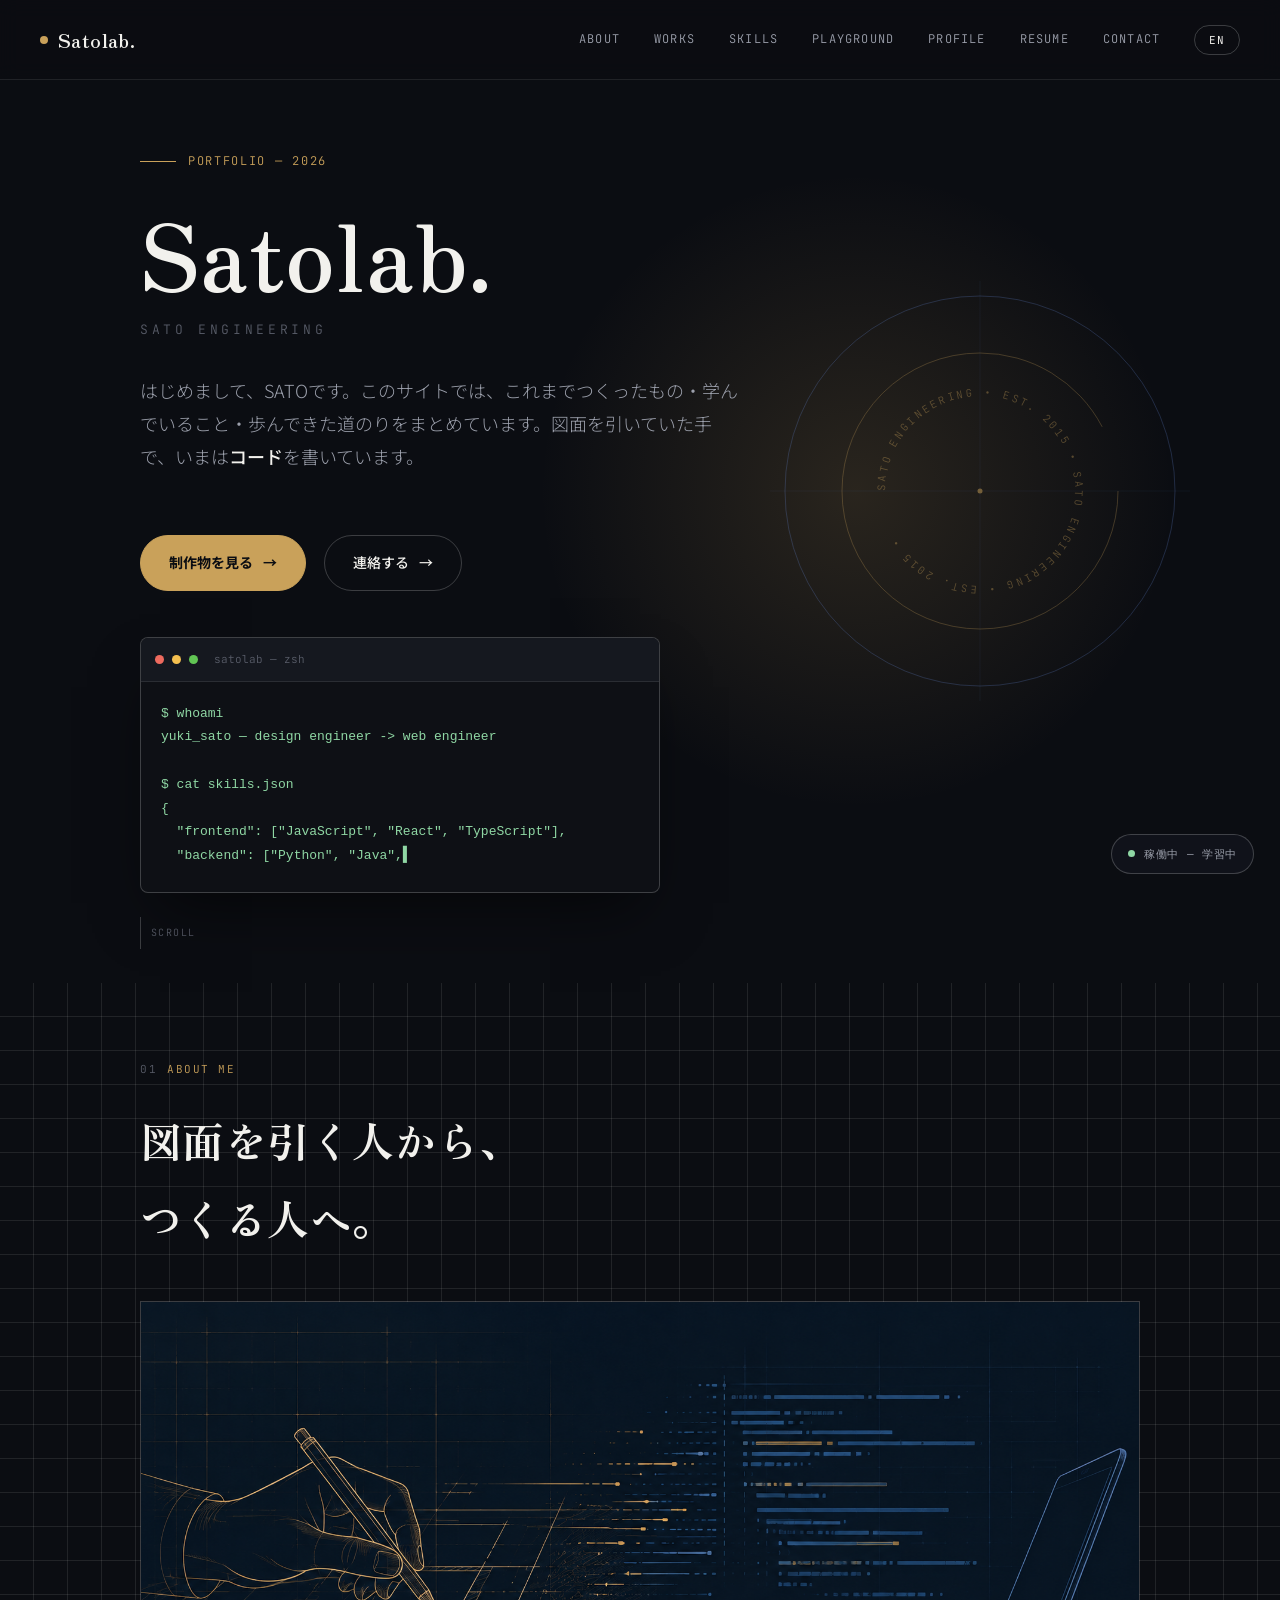
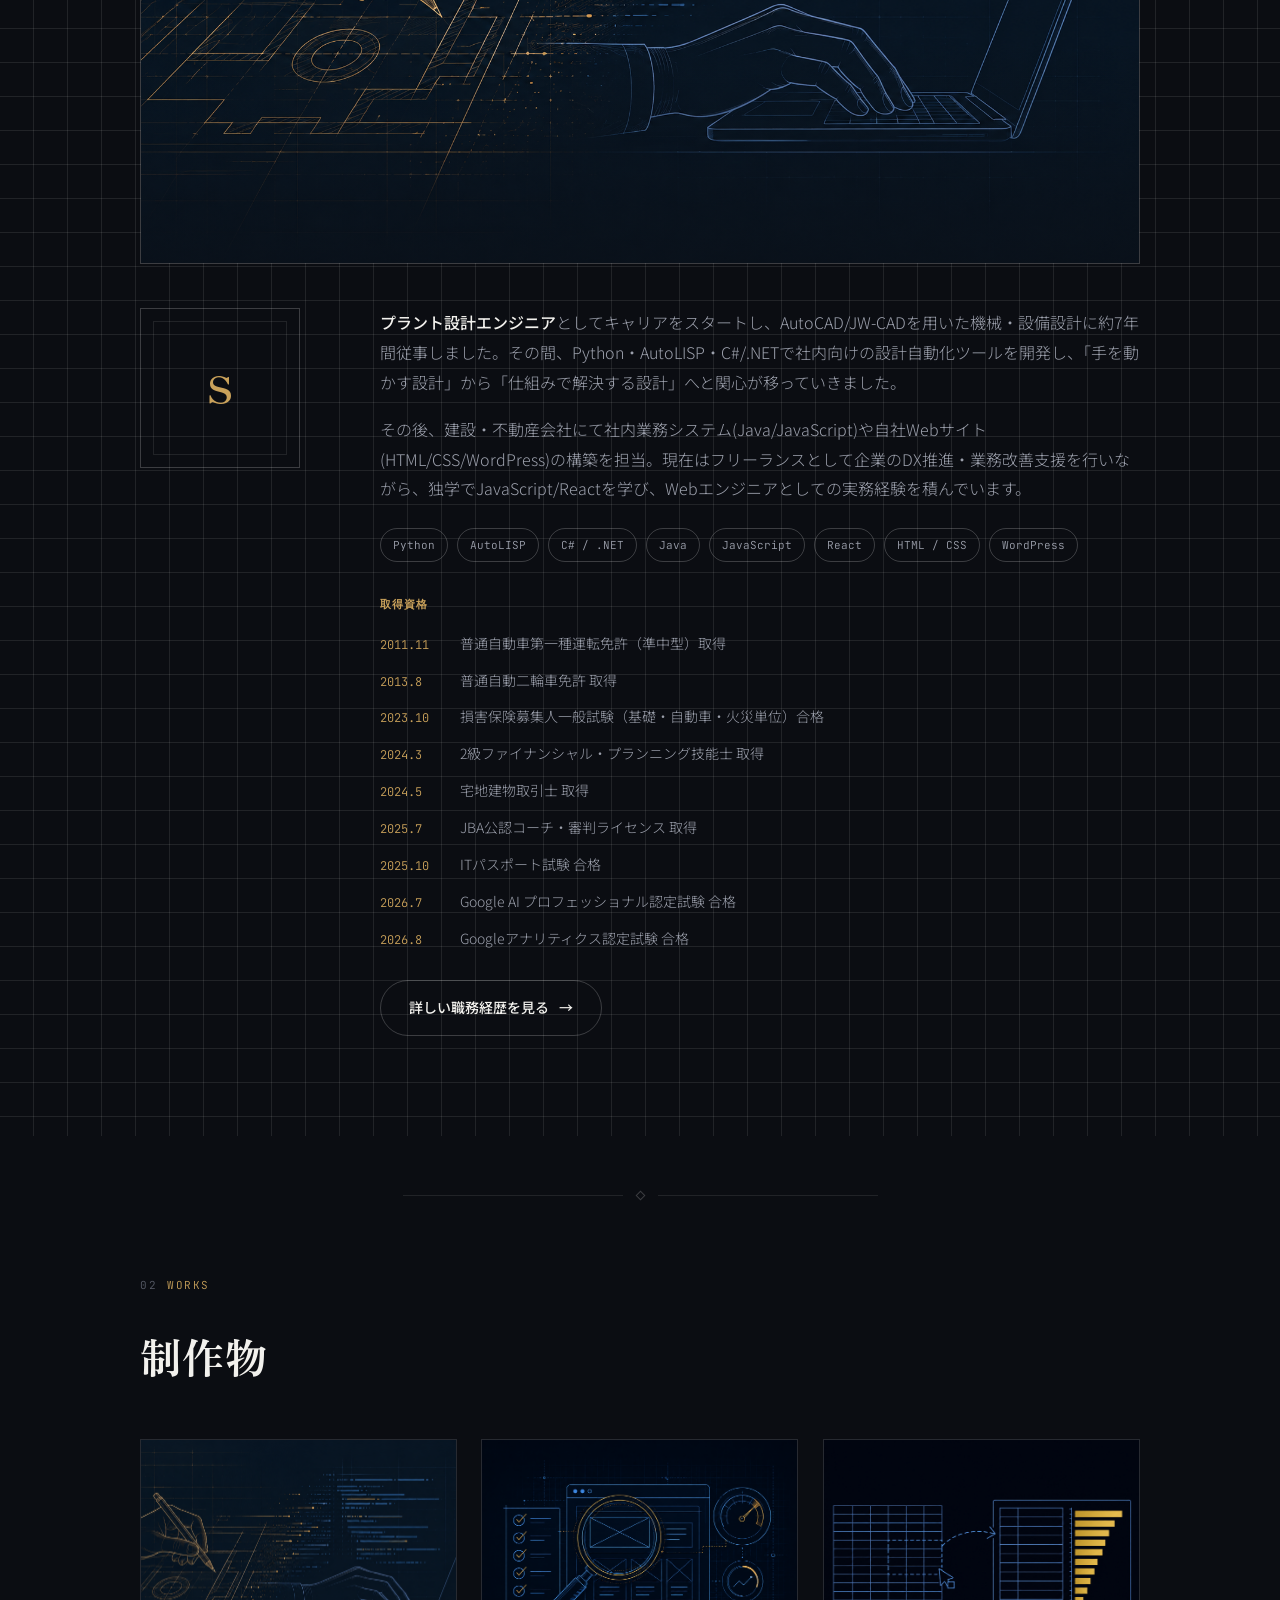
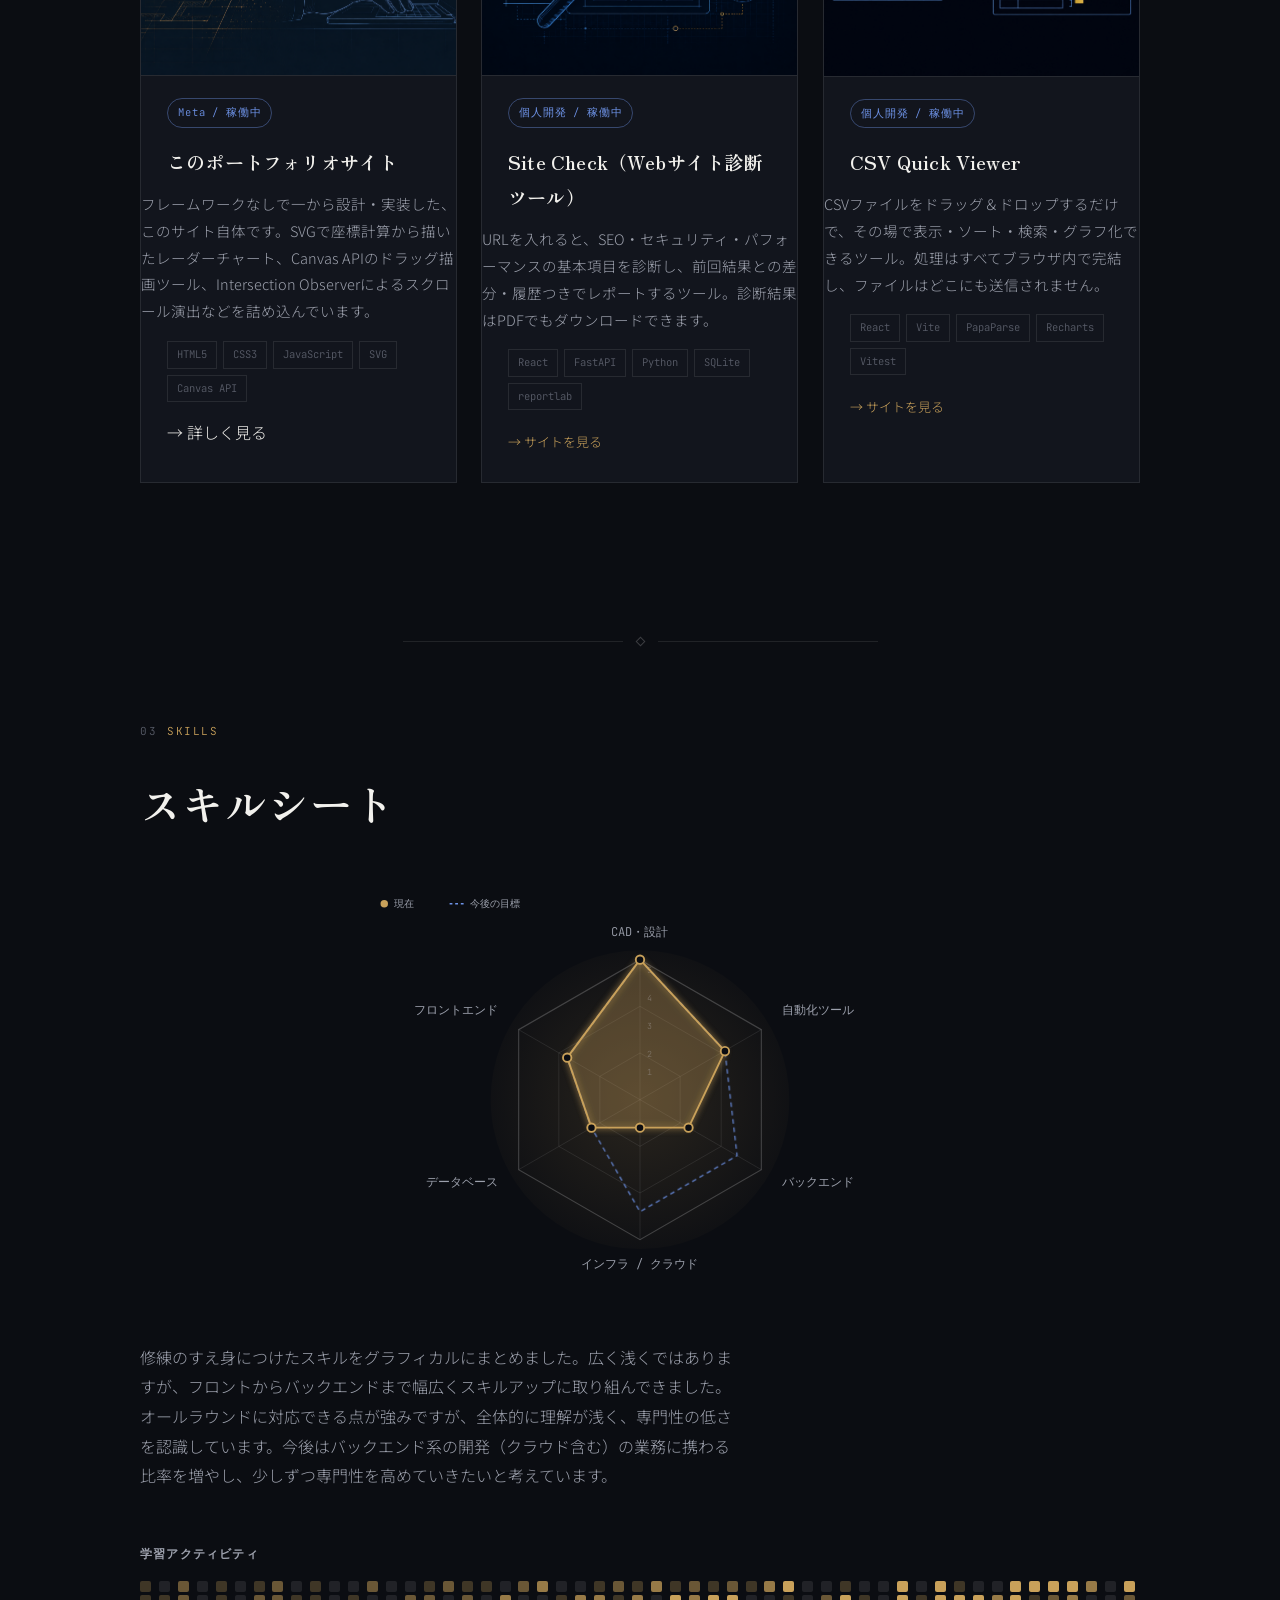
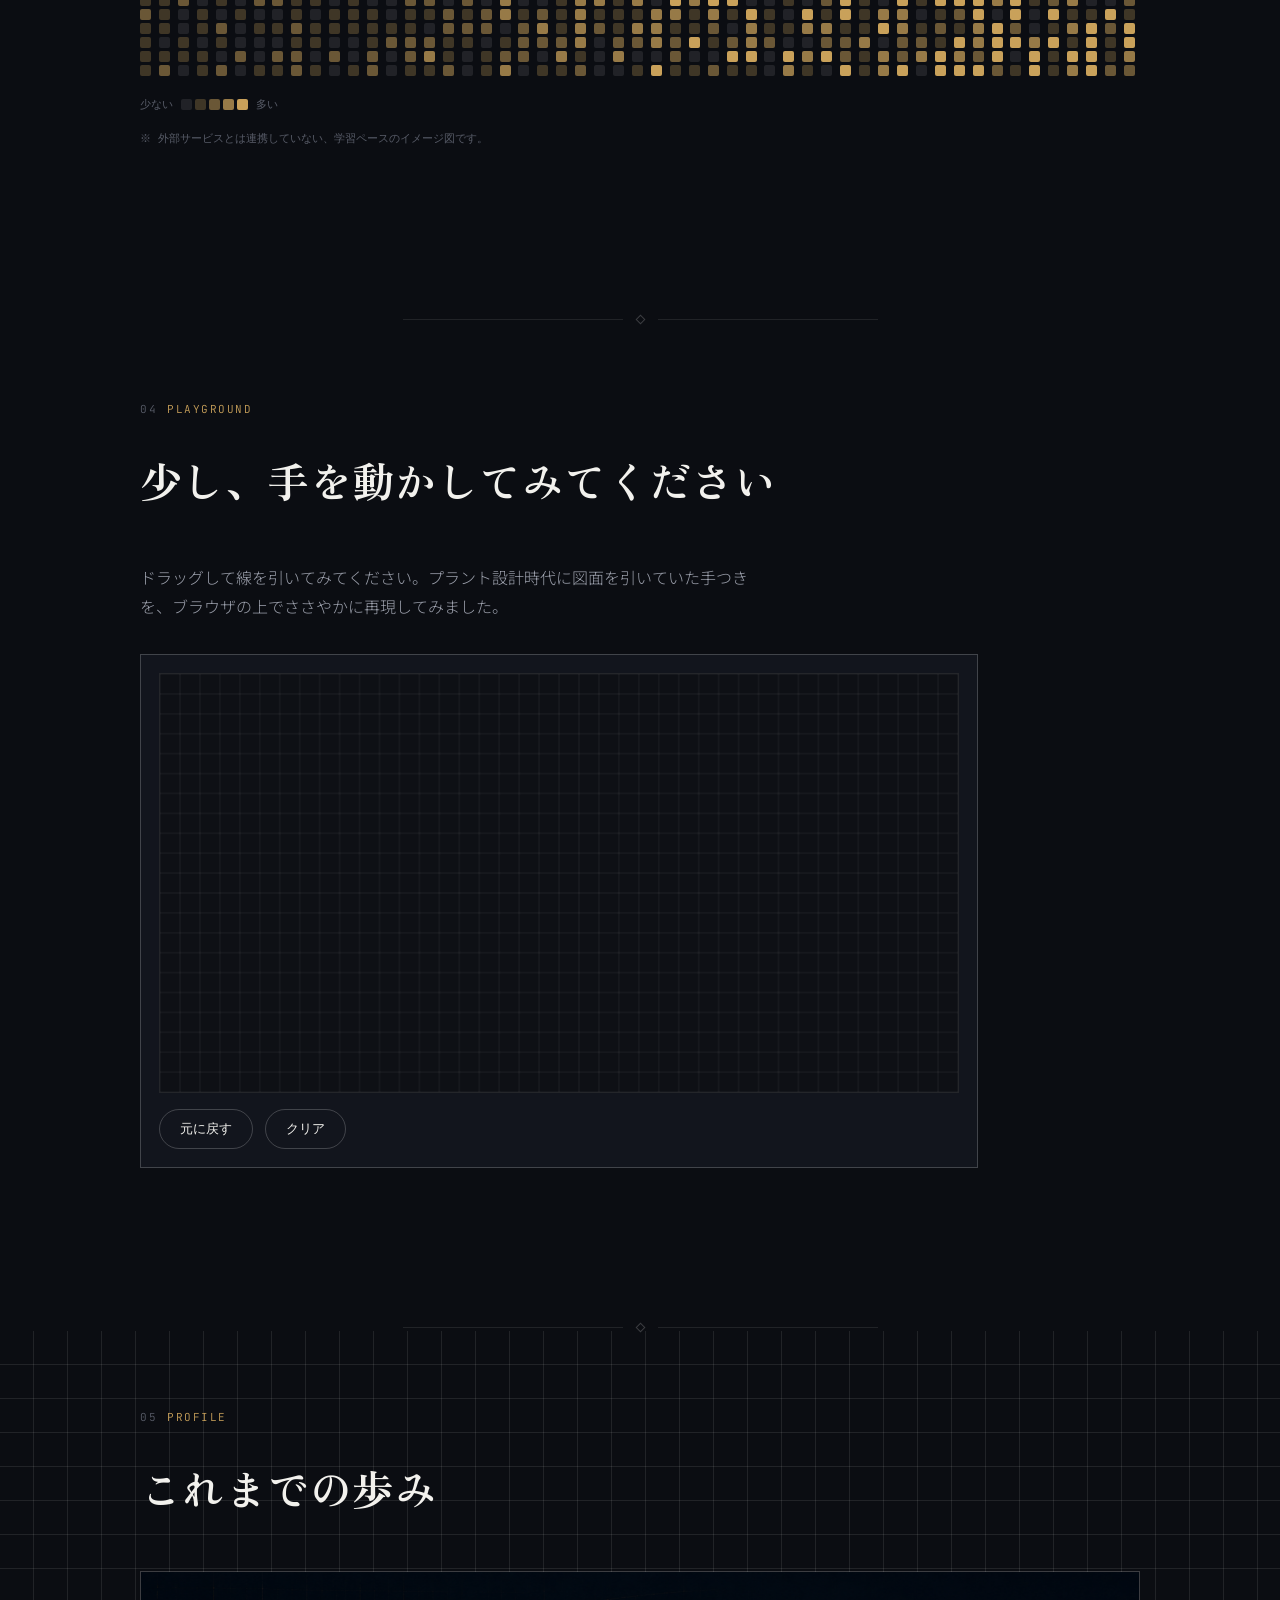
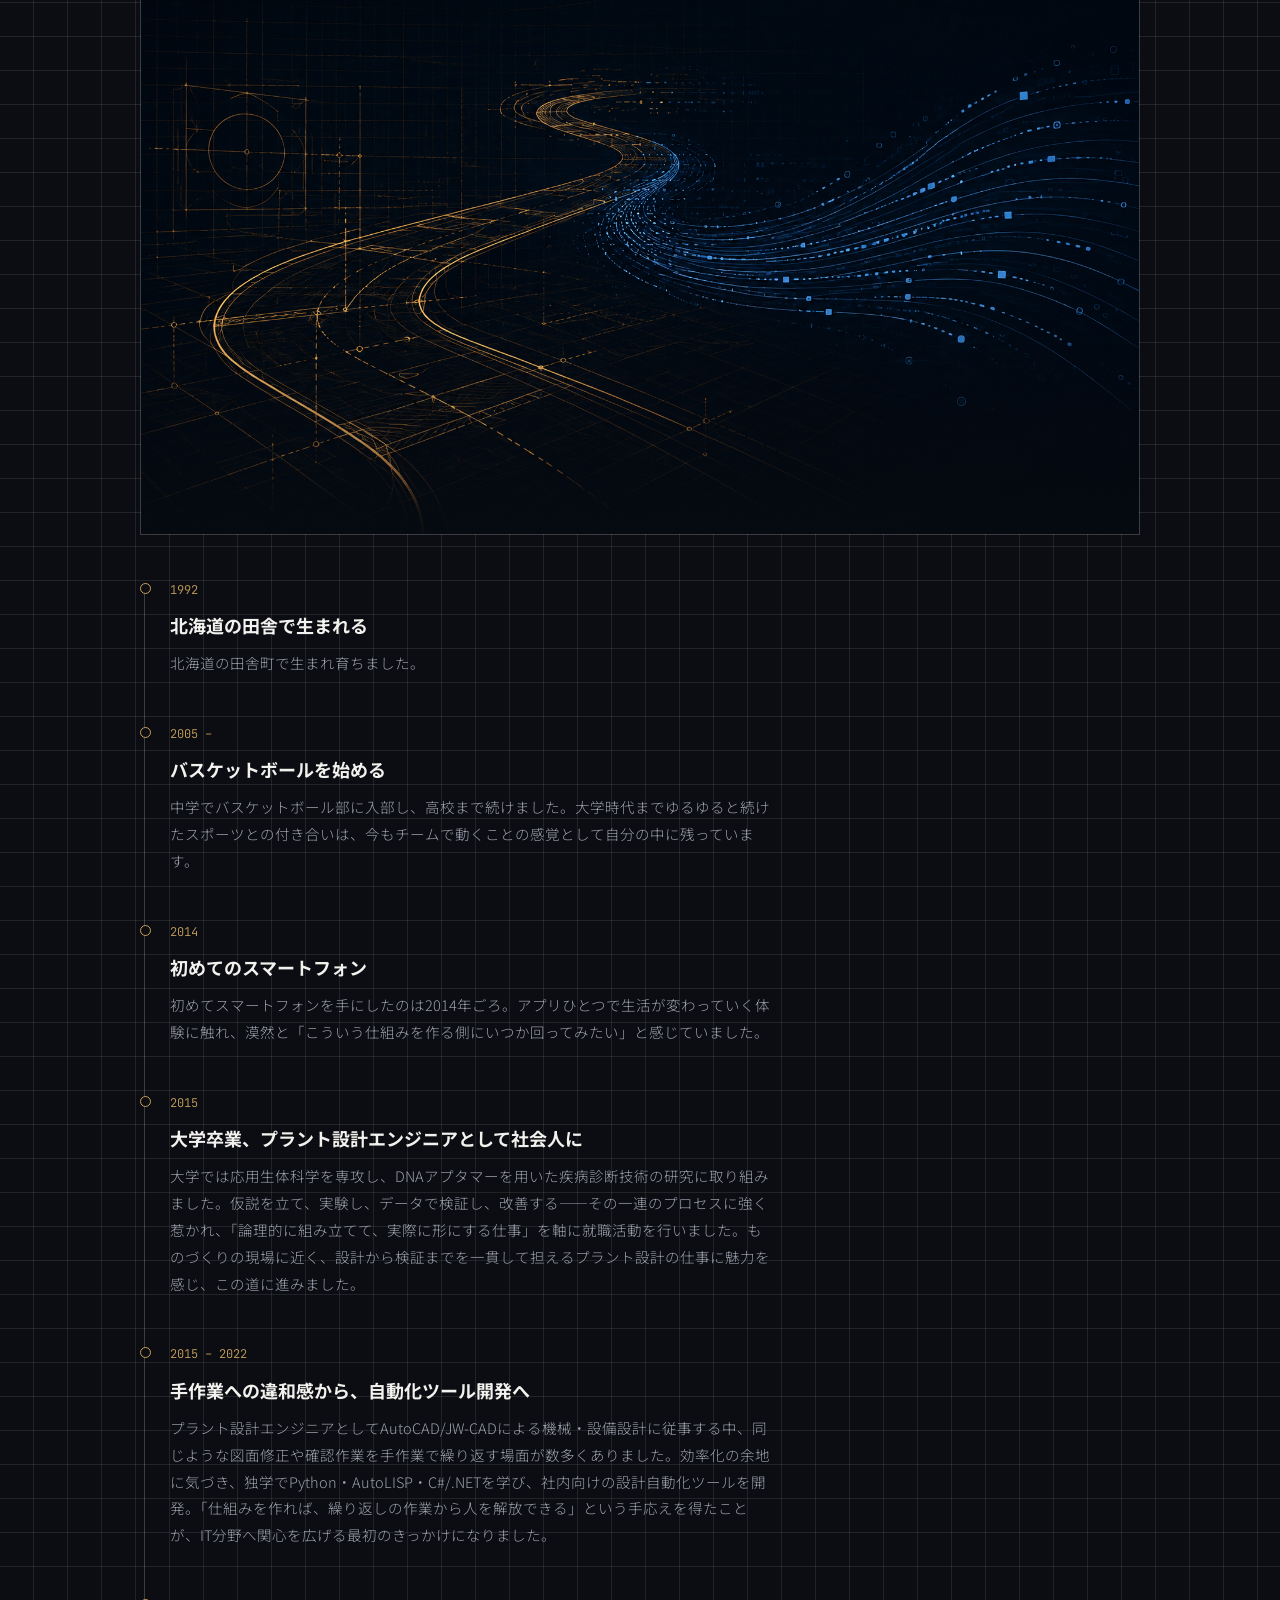
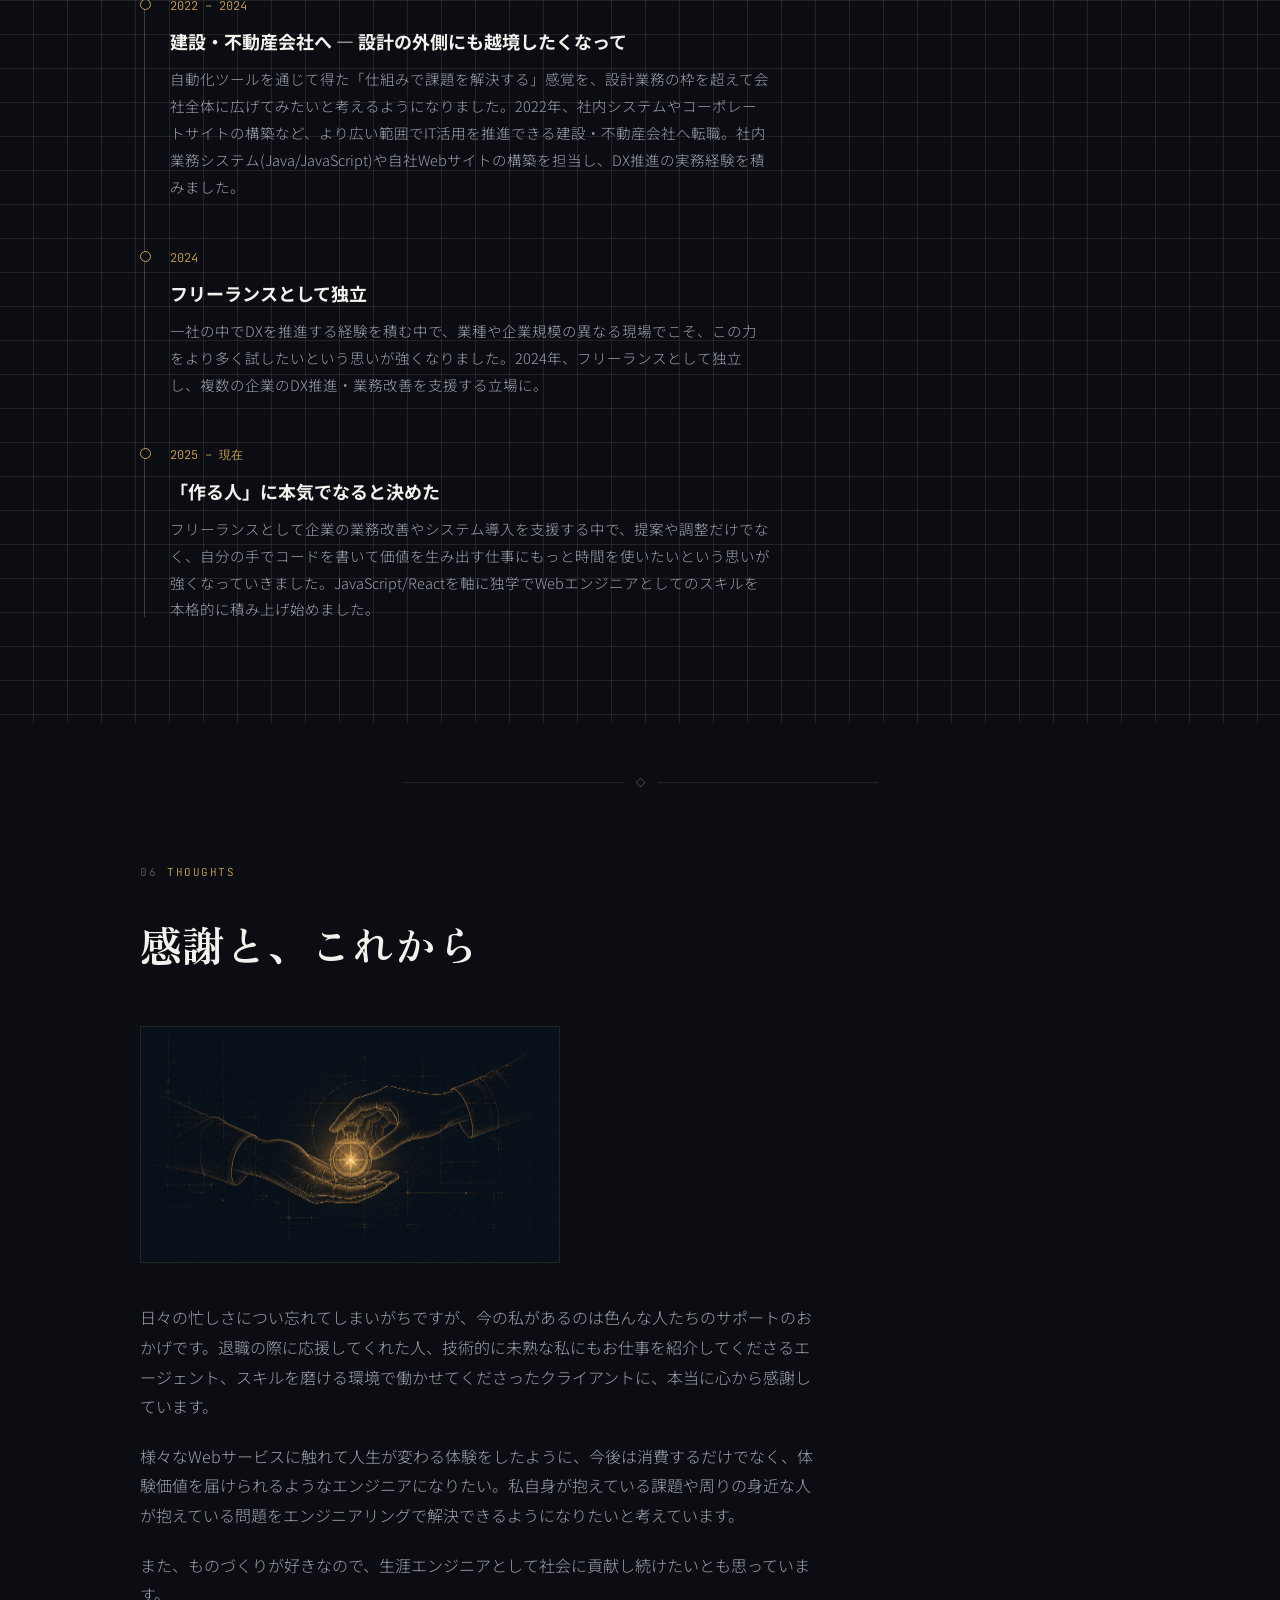
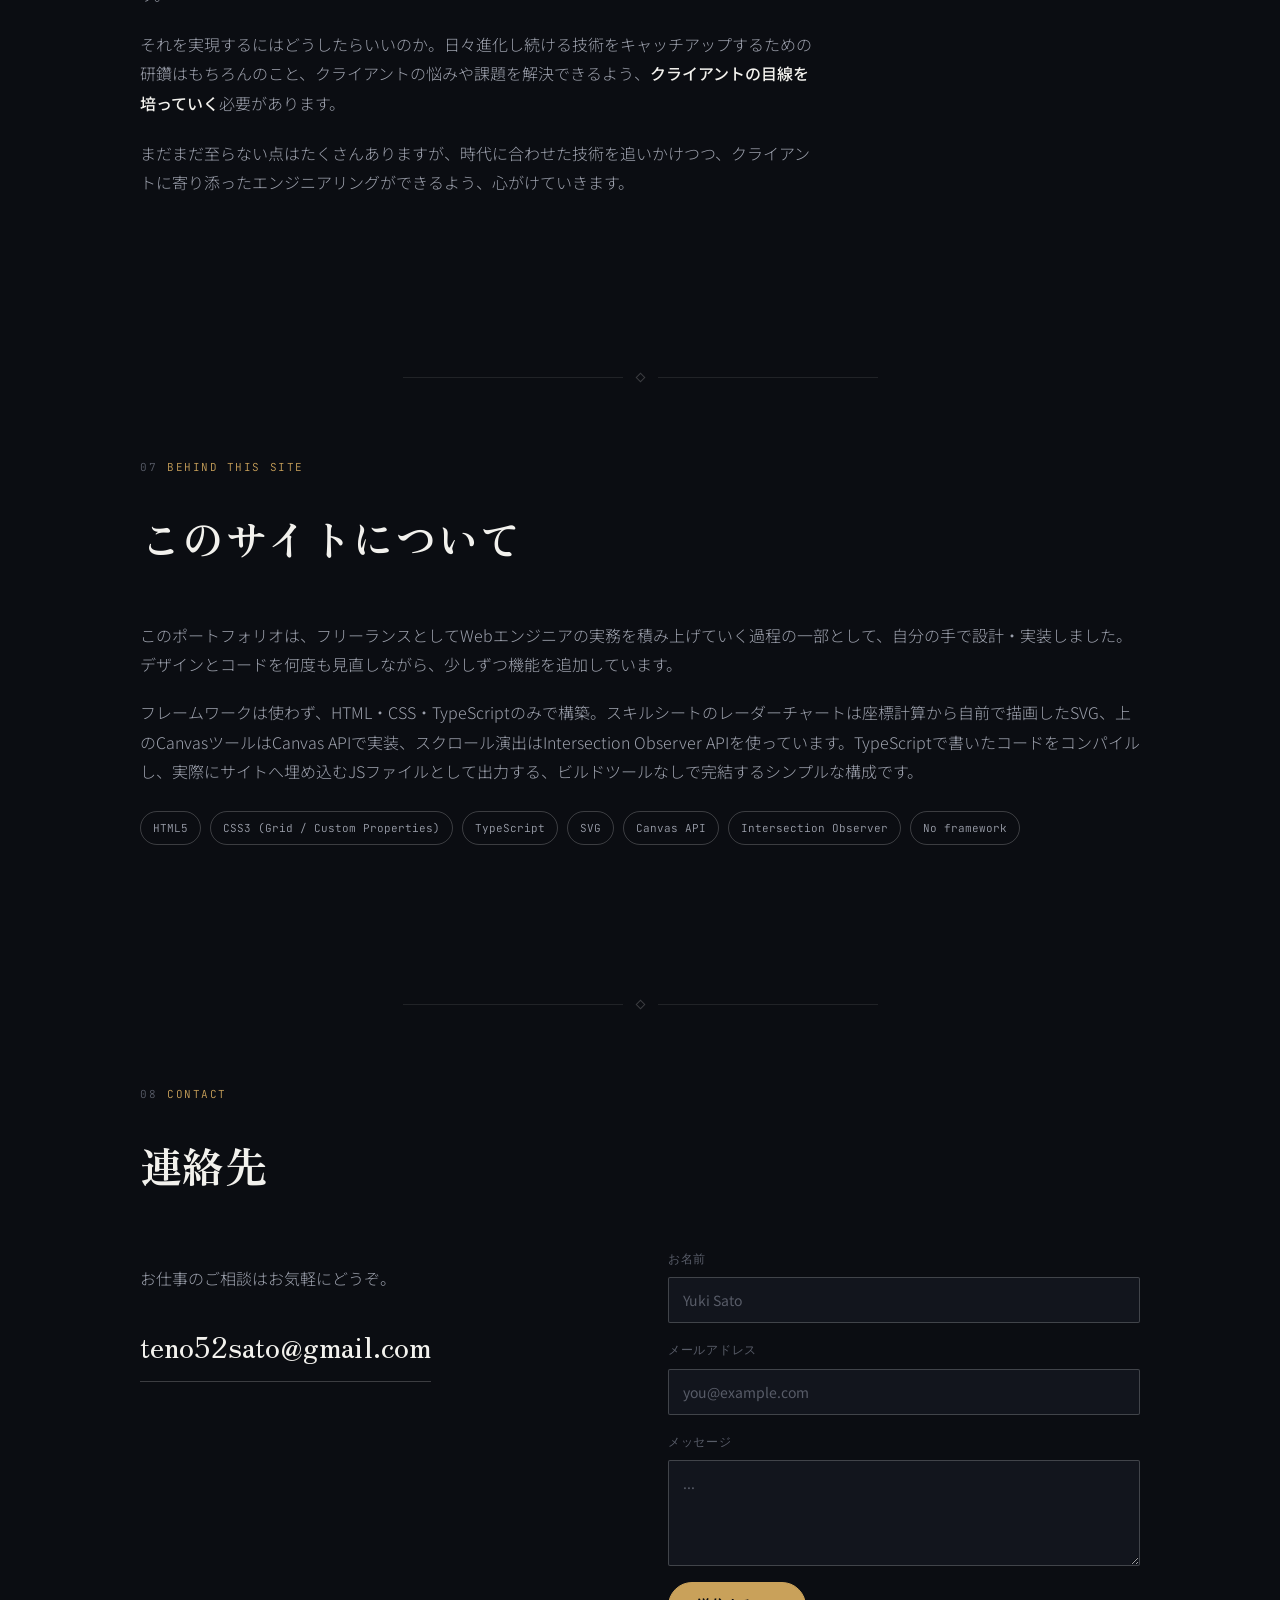
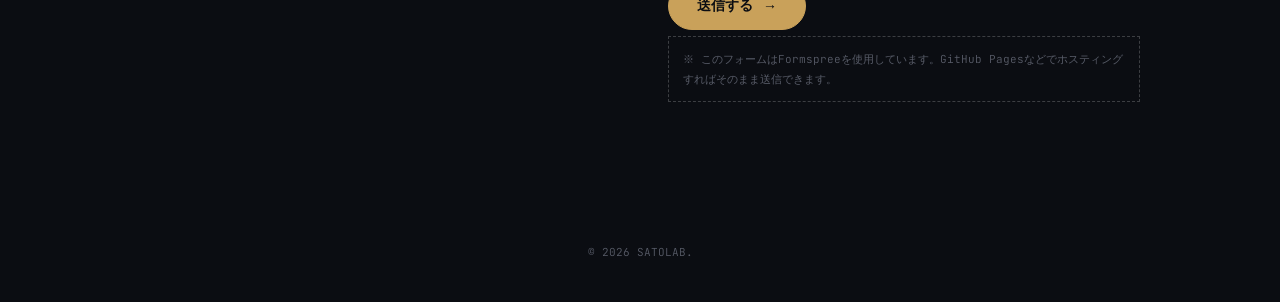
==== index.html @ 54c731e6 "Add detailed resume page linked from About section Adds resume.html with full work history, skills, " ====
<!DOCTYPE html>
<html lang="ja">
<head>
<meta charset="UTF-8">
<meta name="viewport" content="width=device-width, initial-scale=1.0">
<title>Satolab. | SATO Engineering</title>
<link rel="preconnect" href="https://fonts.googleapis.com">
<link rel="preconnect" href="https://fonts.gstatic.com" crossorigin>
<link href="https://fonts.googleapis.com/css2?family=Zen+Old+Mincho:wght@500;700;900&family=Noto+Sans+JP:wght@300;400;500;700&family=JetBrains+Mono:wght@400;500;700&display=swap" rel="stylesheet">
<style>
  :root{
    --bg:#0B0D12;
    --panel:#12151D;
    --panel-2:#171B26;
    --ink:#F2F1ED;
    --ink-muted:#9CA0AC;
    --ink-faint:#585C68;
    --line: rgba(255,255,255,0.09);
    --line-strong: rgba(255,255,255,0.20);
    --accent:#C9A15A;
    --accent-soft: rgba(201,161,90,0.14);
    --steel:#6E93E8;
    --term-green:#8FD7A4;
    --radius:3px;
    --maxw:1080px;
  }
  *{box-sizing:border-box;}
  html{scroll-behavior:smooth;}
  body{
    margin:0; background:var(--bg); color:var(--ink);
    font-family:'Noto Sans JP',sans-serif; font-weight:300;
    line-height:1.85; -webkit-font-smoothing:antialiased;
  }
  body.lang-en .ja{display:none;}
  body.lang-en .en{display:inline;}
  body:not(.lang-en) .en{display:none;}

  ::selection{ background:var(--accent); color:#0B0D12; }

  h1,h2,h3,.display{
    font-family:'Zen Old Mincho',serif; font-weight:700; margin:0; letter-spacing:0.01em;
  }
  .mono{ font-family:'JetBrains Mono',monospace; }

  a{ color:inherit; }

  .reveal{ opacity:0; transform:translateY(26px); transition:opacity .8s ease, transform .8s ease; }
  .reveal.show{ opacity:1; transform:translateY(0); }
  @media (prefers-reduced-motion: reduce){ .reveal{ opacity:1; transform:none; transition:none; } }

  /* nav */
  nav{
    position:fixed; top:0; left:0; right:0; z-index:60;
    display:flex; align-items:center; justify-content:space-between;
    padding:22px 40px;
    background: rgba(11,13,18,0.82); backdrop-filter: blur(10px);
    border-bottom:1px solid var(--line);
  }
  .progress-line{
    position:fixed; top:0; left:0; height:2px; background:linear-gradient(90deg, var(--accent), var(--steel));
    z-index:70; width:0%; transition: width .1s linear;
  }
  .brand{
    font-family:'Zen Old Mincho',serif; font-weight:700; font-size:19px; letter-spacing:0.02em;
    display:flex; align-items:center; gap:10px;
  }
  .brand .mark{ width:8px; height:8px; border-radius:50%; background:var(--accent); display:inline-block; }
  .nav-links{ display:flex; gap:34px; align-items:center; }
  .nav-links a{
    text-decoration:none; color:var(--ink-muted); font-size:12px;
    font-family:'JetBrains Mono',monospace; letter-spacing:0.1em; text-transform:uppercase;
    transition: color .25s ease;
  }
  .nav-links a:hover{ color:var(--accent); }
  #langToggle{
    background:transparent; border:1px solid var(--line-strong); color:var(--ink);
    font-family:'JetBrains Mono',monospace; font-size:11px; letter-spacing:0.08em;
    padding:7px 14px; cursor:pointer; border-radius:999px; transition:all .25s ease;
  }
  #langToggle:hover{ border-color:var(--accent); color:var(--accent); }
  #langToggle:focus-visible, a:focus-visible, button:focus-visible{ outline:2px solid var(--steel); outline-offset:2px; }
  @media (max-width:760px){ .nav-links a:not(.lang-btn-wrap){display:none;} }

  /* hero */
  .hero{
    position:relative; min-height:100vh;
    display:flex; flex-direction:column; justify-content:center;
    padding:150px 40px 90px; max-width:var(--maxw); margin:0 auto;
    overflow:visible;
  }
  .glow{
    position:absolute; width:640px; height:640px; border-radius:50%;
    background: radial-gradient(circle, rgba(201,161,90,0.16), transparent 70%);
    top:50%; left:70%; transform:translate(-50%,-50%);
    pointer-events:none; z-index:0; transition: left .6s ease, top .6s ease;
  }
  .hero-eyebrow{
    font-family:'JetBrains Mono',monospace; font-size:12px; letter-spacing:0.14em; color:var(--accent);
    display:flex; align-items:center; gap:12px; margin-bottom:30px; position:relative; z-index:1;
  }
  .hero-eyebrow .rule{ width:36px; height:1px; background:var(--accent); }
  .hero h1{
    font-size:clamp(46px, 8vw, 92px); line-height:1.08; position:relative; z-index:1;
  }
  .hero .sub-brand{
    font-family:'JetBrains Mono',monospace; font-size:13px; letter-spacing:0.28em; color:var(--ink-faint);
    margin-top:16px; position:relative; z-index:1;
  }
  .hero-sub{
    margin-top:32px; max-width:600px; font-size:18px; color:var(--ink-muted);
    position:relative; z-index:1;
  }
  .hero-sub strong{ color:var(--ink); font-weight:500; }
  .hero-ctas{ display:flex; gap:18px; margin-top:44px; flex-wrap:wrap; position:relative; z-index:1; }
  .btn{
    display:inline-flex; align-items:center; gap:10px;
    padding:14px 28px; border-radius:999px; border:1px solid var(--line-strong);
    font-size:14px; font-weight:500; text-decoration:none; cursor:pointer;
    background:transparent; color:var(--ink);
    transition: border-color .25s ease, transform .25s ease, background .25s ease;
  }
  .btn:hover{ border-color:var(--accent); transform:translateY(-2px); }
  .btn.primary{ background:var(--accent); color:#0B0D12; border-color:var(--accent); font-weight:700; }
  .btn.primary:hover{ background:#dab46c; }
  .btn .arrow{ transition: transform .25s ease; }
  .btn:hover .arrow{ transform:translateX(4px); }

  .compass-wrap{
    position:absolute; right:-40px; top:50%; transform:translateY(-50%);
    width:480px; height:480px; opacity:0.5; z-index:0;
  }
  @media (max-width:920px){ .compass-wrap{ display:none; } }
  .compass-wrap svg{ width:100%; height:100%; }

  /* terminal */
  .terminal{
    margin-top:46px; max-width:520px; position:relative; z-index:1;
    background:#0E1015; border:1px solid var(--line-strong); border-radius:8px;
    box-shadow: 0 30px 60px -20px rgba(0,0,0,0.6);
    overflow:hidden;
  }
  .terminal-bar{
    display:flex; align-items:center; gap:8px; padding:11px 14px;
    background:#15181F; border-bottom:1px solid var(--line);
  }
  .terminal-bar .dot{ width:9px; height:9px; border-radius:50%; display:inline-block; }
  .terminal-bar .dot.r{ background:#ED6A5E; } .terminal-bar .dot.y{ background:#F4BF4F; } .terminal-bar .dot.g{ background:#61C554; }
  .term-title{ margin-left:8px; font-family:'JetBrains Mono',monospace; font-size:11px; color:var(--ink-faint); }
  .terminal-body{
    margin:0; padding:20px 20px 24px; font-family:'JetBrains Mono',monospace;
    font-size:13px; line-height:1.75; color:var(--term-green);
    white-space:pre-wrap; word-break:break-word; min-height:210px;
  }
  .cursor-blink{ animation: blink 1s step-end infinite; color:var(--term-green); }
  @keyframes blink{ 50%{ opacity:0; } }
  @media (prefers-reduced-motion: reduce){ .cursor-blink{ animation:none; } }
  @media (max-width:600px){ .terminal{ max-width:100%; } .terminal-body{ font-size:12px; } }
  .draw{ stroke-dasharray:1300; stroke-dashoffset:1300; animation: draw 2.4s ease-out forwards; }
  .draw2{ stroke-dasharray:800; stroke-dashoffset:800; animation: draw 2s ease-out .35s forwards; }
  @keyframes draw{ to{ stroke-dashoffset:0; } }
  @media (prefers-reduced-motion: reduce){ .draw, .draw2{ animation:none; stroke-dashoffset:0; } }

  .scroll-cue{
    position:absolute; bottom:34px; left:40px;
    display:flex; align-items:center; gap:10px; color:var(--ink-faint);
    font-family:'JetBrains Mono',monospace; font-size:10px; letter-spacing:0.14em;
  }
  .scroll-cue .line{ width:1px; height:32px; background:var(--line-strong); position:relative; overflow:hidden; }
  .scroll-cue .line::after{
    content:""; position:absolute; top:-100%; left:0; width:100%; height:100%; background:var(--accent);
    animation: slide 2s ease-in-out infinite;
  }
  @keyframes slide{ 0%{top:-100%;} 60%{top:100%;} 100%{top:100%;} }
  .orbit-text{ animation: orbit 40s linear infinite; transform-origin:240px 240px; }
  @keyframes orbit{ from{ transform:rotate(0deg); } to{ transform:rotate(360deg); } }
  @media (prefers-reduced-motion: reduce){ .orbit-text{ animation:none; } }

  /* section divider ornament */
  .divider{
    display:flex; align-items:center; justify-content:center; gap:14px;
    padding:56px 0 0; max-width:var(--maxw); margin:0 auto;
  }
  .divider .seg{ height:1px; flex:1; background:var(--line); max-width:220px; }
  .divider .diamond{ width:7px; height:7px; border:1px solid var(--line-strong); transform:rotate(45deg); }

  /* fine grid texture */
  .texture{
    background-image:
      linear-gradient(var(--line) 1px, transparent 1px),
      linear-gradient(90deg, var(--line) 1px, transparent 1px);
    background-size: 34px 34px;
    background-position: -1px -1px;
  }

  /* sections */
  section{ padding-top:0; }
  .sheet{ max-width:var(--maxw); margin:0 auto; padding:76px 40px 100px; }
  .eyebrow{
    font-family:'JetBrains Mono',monospace; font-size:11px; letter-spacing:0.14em; color:var(--accent);
    display:flex; align-items:center; gap:10px; margin-bottom:22px; text-transform:uppercase;
  }
  .eyebrow .n{ color:var(--ink-faint); }
  .sec-title{ font-size:clamp(28px,4vw,42px); margin-bottom:44px; }

  /* about */
  .about-illustration{
    margin:0 0 44px; border:1px solid var(--line-strong); overflow:hidden; position:relative;
  }
  .about-illustration img{ display:block; width:100%; height:auto; }
  .about-illustration::after{
    content:''; position:absolute; inset:0;
    background:linear-gradient(180deg, transparent 60%, rgba(11,13,18,0.5) 100%);
  }
  .thoughts-illustration{
    max-width:420px; margin:0 0 40px; border:1px solid var(--line); overflow:hidden; opacity:0.88;
  }
  .thoughts-illustration img{ display:block; width:100%; height:auto; }
  .about-grid{ display:grid; grid-template-columns:180px 1fr; gap:60px; align-items:start; }
  @media (max-width:680px){ .about-grid{grid-template-columns:1fr;} }
  .monogram{
    width:160px; height:160px; border:1px solid var(--line-strong);
    display:flex; align-items:center; justify-content:center;
    font-family:'Zen Old Mincho',serif; font-weight:700; font-size:38px; color:var(--accent);
    position:relative;
  }
  .monogram::before{ content:""; position:absolute; inset:12px; border:1px solid var(--line); }
  .about-text p{ color:var(--ink-muted); margin:0 0 18px; font-size:16px; }
  .about-text strong{ color:var(--ink); font-weight:500; }
  .tag-row{ display:flex; flex-wrap:wrap; gap:9px; margin-top:24px; }
  .quals-list{ list-style:none; margin:16px 0 0; padding:0; display:flex; flex-direction:column; gap:11px; }
  .quals-list li{ display:flex; gap:18px; align-items:baseline; font-size:14px; }
  .quals-list .date{ flex:0 0 62px; color:var(--accent); font-size:12px; }
  .quals-list .label{ color:var(--ink-muted); }
  .tag{
    font-family:'JetBrains Mono',monospace; font-size:11px; color:var(--ink-muted);
    border:1px solid var(--line-strong); padding:6px 12px; border-radius:999px;
  }

  /* works */
  .works-grid{ display:grid; grid-template-columns:repeat(auto-fit,minmax(280px,1fr)); gap:24px; }
  .work-card{
    background:var(--panel); border:1px solid var(--line); padding:0 0 26px;
    transition: border-color .3s ease, transform .15s ease;
    will-change: transform; overflow:hidden;
  }
  .work-card:hover{ border-color:var(--accent); transform:translateY(-4px); }
  .work-thumb{ width:100%; aspect-ratio:4/3; overflow:hidden; border-bottom:1px solid var(--line); }
  .work-thumb img{ display:block; width:100%; height:100%; object-fit:cover; }
  .work-card .badge{ margin:22px 26px 0; }
  .work-card h3{ margin-left:26px; margin-right:26px; }
  .work-card p{ margin-left:26px; margin-right:26px; }
  .work-card .stack{ margin-left:26px; margin-right:26px; }
  .work-card .links{ margin-left:26px; margin-right:26px; }
  .work-card .badge{
    font-family:'JetBrains Mono',monospace; font-size:10.5px; letter-spacing:0.08em; color:var(--steel);
    border:1px solid rgba(110,147,232,0.4); padding:4px 10px; border-radius:999px; display:inline-block; margin-bottom:16px;
  }
  .work-card h3{ font-size:19px; margin-bottom:12px; font-weight:700; }
  .work-card p{ color:var(--ink-muted); font-size:14.5px; margin:0 0 16px; }
  .work-card .stack{ display:flex; flex-wrap:wrap; gap:6px; margin-bottom:16px; }
  .work-card .stack span{
    font-family:'JetBrains Mono',monospace; font-size:10.5px; color:var(--ink-faint);
    border:1px solid var(--line); padding:3px 9px;
  }
  .work-card .links a{ font-size:13px; color:var(--accent); text-decoration:none; }
  .placeholder-card{ border-style:dashed; opacity:0.55; min-height:180px; display:flex; flex-direction:column; justify-content:center; }
  .placeholder-card:hover{ transform:none; border-color:var(--line-strong); }
  .placeholder-card .badge{ color:var(--ink-faint); border-color:var(--line-strong); }

  /* radar */
  .radar-wrap{ display:flex; justify-content:center; margin-bottom:28px; }
  .radar-chart{ width:100%; max-width:560px; height:auto; }
  .radar-ring{ fill:none; stroke:var(--line); stroke-width:1; }
  .radar-ring-outer{ stroke:var(--line-strong); stroke-width:1.2; }
  .radar-axis{ stroke:var(--line); stroke-width:1; }
  .radar-data{
    fill:var(--accent); fill-opacity:0.18; stroke:var(--accent); stroke-width:2; stroke-linejoin:round;
    stroke-dasharray:760; stroke-dashoffset:760; animation: drawRadar 1.6s ease-out .3s forwards;
  }
  .radar-target{
    fill:none; stroke:var(--steel); stroke-width:1.4; stroke-dasharray:5 4; stroke-linejoin:round;
    opacity:0; animation: fadeInTarget 1s ease-out 1.4s forwards;
  }
  @keyframes fadeInTarget{ to{ opacity:0.85; } }
  @keyframes drawRadar{ to{ stroke-dashoffset:0; } }
  .radar-dot{ fill:var(--bg); stroke:var(--accent); stroke-width:2; }
  .radar-label{ font-family:'JetBrains Mono',monospace; font-size:13px; fill:var(--ink-muted); }
  .tick{ font-family:'JetBrains Mono',monospace; font-size:9px; fill:var(--ink-faint); }
  .legend{ font-family:'JetBrains Mono',monospace; font-size:11px; fill:var(--ink-muted); }
  @media (prefers-reduced-motion: reduce){ .radar-data, .radar-target{ animation:none; stroke-dashoffset:0; opacity:0.85; } }

  /* timeline */
  .timeline{ position:relative; padding-left:30px; }
  .timeline::before{ content:""; position:absolute; left:4px; top:6px; bottom:6px; width:1px; background:var(--line-strong); }
  .t-item{ position:relative; padding-bottom:46px; }
  .t-item:last-child{ padding-bottom:0; }
  .t-item::before{
    content:""; position:absolute; left:-30px; top:4px; width:9px; height:9px; border-radius:50%;
    background:var(--bg); border:1.5px solid var(--accent);
  }
  .t-item .yr{ font-family:'JetBrains Mono',monospace; font-size:12px; color:var(--accent); margin-bottom:8px; }
  .t-item h4{ font-size:18px; margin:0 0 8px; font-weight:700; }
  .t-item p{ color:var(--ink-muted); font-size:14.5px; margin:0; max-width:600px; }

  /* activity heatmap */
  .activity-block{ margin-top:52px; }
  .activity-title{
    font-family:'JetBrains Mono',monospace; font-size:12px; letter-spacing:0.1em; color:var(--ink-muted);
    text-transform:uppercase; margin-bottom:16px; font-weight:700;
  }
  .heatmap{
    display:grid; grid-auto-flow:column; grid-template-rows:repeat(7,11px);
    gap:3px; overflow-x:auto; padding-bottom:8px; max-width:100%;
  }
  .heatmap .cell{ width:11px; height:11px; border-radius:2px; background:var(--line); }
  .heatmap .cell[data-l="1"]{ background:rgba(201,161,90,0.28); }
  .heatmap .cell[data-l="2"]{ background:rgba(201,161,90,0.5); }
  .heatmap .cell[data-l="3"]{ background:rgba(201,161,90,0.74); }
  .heatmap .cell[data-l="4"]{ background:var(--accent); }
  .heatmap-legend{ display:flex; align-items:center; gap:8px; margin-top:10px; font-size:11px; color:var(--ink-faint); }
  .hm-scale{ display:flex; gap:3px; }
  .hm-scale i{ width:11px; height:11px; border-radius:2px; background:var(--line); display:block; }
  .hm-scale i[data-l="1"]{ background:rgba(201,161,90,0.28); }
  .hm-scale i[data-l="2"]{ background:rgba(201,161,90,0.5); }
  .hm-scale i[data-l="3"]{ background:rgba(201,161,90,0.74); }
  .hm-scale i[data-l="4"]{ background:var(--accent); }
  .activity-note{ margin-top:14px; font-size:11px; color:var(--ink-faint); }

  /* playground canvas */
  .canvas-wrap{
    background:var(--panel); border:1px solid var(--line-strong);
    padding:18px; display:inline-block; max-width:100%;
  }
  #blueprintCanvas{
    display:block; width:100%; max-width:800px; height:auto; aspect-ratio:800/420;
    background:#0E1015; border:1px solid var(--line); touch-action:none; cursor:crosshair;
  }
  .canvas-controls{ display:flex; gap:12px; margin-top:16px; }
  .canvas-controls .btn{ padding:10px 20px; font-size:13px; }

  /* thoughts */
  .thoughts-text p{ color:var(--ink-muted); font-size:16px; margin:0 0 20px; max-width:680px; }
  .thoughts-text p strong{ color:var(--ink); font-weight:500; }

  /* contact */
  .contact-inner{ display:flex; flex-wrap:wrap; justify-content:space-between; gap:56px; }
  .contact-left{ flex:1; min-width:260px; }
  .contact-left a.mail{
    font-family:'Zen Old Mincho',serif; font-size:clamp(22px,3vw,30px); color:var(--ink);
    text-decoration:none; border-bottom:1px solid var(--line-strong); padding-bottom:8px; display:inline-block;
    transition: color .25s ease, border-color .25s ease;
  }
  .contact-left a.mail:hover{ color:var(--accent); border-color:var(--accent); }
  .contact-form{ flex:1; min-width:280px; }
  .contact-form form{ display:flex; flex-direction:column; gap:16px; }
  .contact-form label{ display:flex; flex-direction:column; gap:7px; font-size:12px; color:var(--ink-faint); font-family:'JetBrains Mono',monospace; letter-spacing:0.06em; }
  .contact-form input, .contact-form textarea{
    font-family:'Noto Sans JP',sans-serif; font-size:14px; border:1px solid var(--line-strong);
    background:var(--panel); color:var(--ink); padding:12px 14px; border-radius:2px;
  }
  .contact-form input::placeholder, .contact-form textarea::placeholder{ color:var(--ink-faint); }
  .contact-form input:focus, .contact-form textarea:focus{ outline:1px solid var(--accent); border-color:var(--accent); }
  .contact-note{
    font-family:'JetBrains Mono',monospace; font-size:11px; color:var(--ink-faint);
    border:1px dashed var(--line-strong); padding:12px 14px; margin-top:6px;
  }

  /* work card as trigger */
  .work-card[data-modal-target]{ cursor:pointer; }
  .work-card[data-modal-target]:focus-visible{ outline:2px solid var(--steel); outline-offset:3px; }

  /* modal (text-only preview, no image gallery) */
  .modal-overlay{
    position:fixed; inset:0; z-index:100; display:flex; align-items:center; justify-content:center;
    background:rgba(5,6,9,0.82); backdrop-filter:blur(6px); padding:24px;
  }
  .modal-overlay[hidden]{ display:none; }
  .modal-panel{
    background:var(--panel); border:1px solid var(--line-strong);
    max-width:600px; width:100%; max-height:85vh; overflow-y:auto;
    position:relative; padding:48px;
  }
  @media (max-width:600px){ .modal-panel{ padding:32px 22px; } }
  .modal-close{
    position:absolute; top:18px; right:18px; width:36px; height:36px; border-radius:50%;
    border:1px solid var(--line-strong); background:transparent; color:var(--ink);
    font-size:18px; line-height:1; cursor:pointer; display:flex; align-items:center; justify-content:center;
    transition: border-color .2s ease, color .2s ease;
  }
  .modal-close:hover{ border-color:var(--accent); color:var(--accent); }
  .modal-title{ font-size:24px; margin-bottom:20px; }
  .modal-desc{ color:var(--ink-muted); font-size:15px; margin:0 0 14px; }
  .modal-subhead{
    font-family:'JetBrains Mono',monospace; font-size:11px; letter-spacing:0.1em; color:var(--accent);
    text-transform:uppercase; margin:26px 0 10px;
  }
  .modal-stack{ color:var(--ink-muted); font-size:13.5px; font-family:'JetBrains Mono',monospace; line-height:1.9; }

  footer{ text-align:center; padding:40px; color:var(--ink-faint); font-family:'JetBrains Mono',monospace; font-size:11px; }

  /* status badge */
  .status-badge{
    position:fixed; bottom:26px; right:26px; z-index:55;
    display:flex; align-items:center; gap:9px;
    background:rgba(18,21,29,0.85); backdrop-filter:blur(6px);
    border:1px solid var(--line-strong); border-radius:999px;
    padding:9px 16px; font-size:11px; letter-spacing:0.06em; color:var(--ink-muted);
  }
  .pulse-dot{
    width:7px; height:7px; border-radius:50%; background:var(--term-green);
    box-shadow:0 0 0 0 rgba(143,215,164,0.6);
    animation: pulseDot 2s ease-out infinite;
  }
  @keyframes pulseDot{
    0%{ box-shadow:0 0 0 0 rgba(143,215,164,0.5); }
    70%{ box-shadow:0 0 0 8px rgba(143,215,164,0); }
    100%{ box-shadow:0 0 0 0 rgba(143,215,164,0); }
  }
  @media (max-width:600px){ .status-badge{ display:none; } }
</style>
</head>
<body>

<div class="progress-line" id="progressLine"></div>
<nav>
  <div class="brand"><span class="mark"></span>Satolab.</div>
  <div class="nav-links">
    <a href="#about"><span class="ja">About</span><span class="en">About</span></a>
    <a href="#works"><span class="ja">Works</span><span class="en">Works</span></a>
    <a href="#skills"><span class="ja">Skills</span><span class="en">Skills</span></a>
    <a href="#playground"><span class="ja">Playground</span><span class="en">Playground</span></a>
    <a href="#profile"><span class="ja">Profile</span><span class="en">Profile</span></a>
    <a href="resume.html"><span class="ja">Resume</span><span class="en">Resume</span></a>
    <a href="#contact"><span class="ja">Contact</span><span class="en">Contact</span></a>
    <button id="langToggle" class="lang-btn-wrap">EN</button>
  </div>
</nav>

<header class="hero" id="heroSection">
  <div class="glow" id="heroGlow"></div>
  <div class="hero-eyebrow"><span class="rule"></span><span class="ja">PORTFOLIO — 2026</span><span class="en">PORTFOLIO — 2026</span></div>
  <h1>Satolab.</h1>
  <div class="sub-brand">SATO ENGINEERING</div>
  <p class="hero-sub">
    <span class="ja">はじめまして、SATOです。このサイトでは、これまでつくったもの・学んでいること・歩んできた道のりをまとめています。図面を引いていた手で、いまは<strong>コード</strong>を書いています。</span>
    <span class="en">Hi, I'm SATO. This site brings together what I've built, what I'm learning, and the path that got me here. The hands that once drew blueprints now write <strong>code</strong>.</span>
  </p>
  <div class="hero-ctas">
    <a href="#works" class="btn primary"><span class="ja">制作物を見る</span><span class="en">See my works</span> <span class="arrow">→</span></a>
    <a href="#contact" class="btn"><span class="ja">連絡する</span><span class="en">Get in touch</span> <span class="arrow">→</span></a>
  </div>

  <div class="terminal" aria-hidden="true">
    <div class="terminal-bar"><span class="dot r"></span><span class="dot y"></span><span class="dot g"></span><span class="term-title">satolab — zsh</span></div>
    <pre class="terminal-body"><code id="typeTarget"></code><span class="cursor-blink">▌</span></pre>
  </div>

  <div class="compass-wrap" aria-hidden="true">
    <svg viewBox="0 0 480 480" fill="none">
      <circle class="draw" cx="240" cy="240" r="195" stroke="#6E93E8" stroke-opacity="0.45" stroke-width="1"/>
      <circle class="draw2" cx="240" cy="240" r="138" stroke="#C9A15A" stroke-opacity="0.55" stroke-width="1"/>
      <line x1="240" y1="30" x2="240" y2="450" stroke="#6E93E8" stroke-opacity="0.12" stroke-width="1"/>
      <line x1="30" y1="240" x2="450" y2="240" stroke="#6E93E8" stroke-opacity="0.12" stroke-width="1"/>
      <circle cx="240" cy="240" r="2.5" fill="#C9A15A"/>
      <path id="emblemPath" d="M 240,240 m -95,0 a 95,95 0 1,1 190,0 a 95,95 0 1,1 -190,0" fill="none"/>
      <text font-family="JetBrains Mono, monospace" font-size="10.5" letter-spacing="3" fill="#C9A15A" fill-opacity="0.75" class="orbit-text">
        <textPath href="#emblemPath" startOffset="0%">SATO ENGINEERING • EST. 2015 • SATO ENGINEERING • EST. 2015 •</textPath>
      </text>
    </svg>
  </div>

  <div class="scroll-cue"><div class="line"></div><span class="ja">SCROLL</span><span class="en">SCROLL</span></div>
</header>

<section id="about" class="texture">
  <div class="sheet">
    <div class="eyebrow"><span class="n">01</span><span class="ja">ABOUT ME</span><span class="en">ABOUT ME</span></div>
    <h2 class="sec-title reveal"><span class="ja">図面を引く人から、<br>つくる人へ。</span><span class="en">From drafting<br>to building.</span></h2>
    <figure class="about-illustration reveal">
      <img src="hero-illustration.png" alt="">
    </figure>
    <div class="about-grid reveal">
      <div class="monogram">S</div>
      <div class="about-text">
        <p class="ja"><strong>プラント設計エンジニア</strong>としてキャリアをスタートし、AutoCAD/JW-CADを用いた機械・設備設計に約7年間従事しました。その間、Python・AutoLISP・C#/.NETで社内向けの設計自動化ツールを開発し、「手を動かす設計」から「仕組みで解決する設計」へと関心が移っていきました。</p>
        <p class="ja">その後、建設・不動産会社にて社内業務システム(Java/JavaScript)や自社Webサイト(HTML/CSS/WordPress)の構築を担当。現在はフリーランスとして企業のDX推進・業務改善支援を行いながら、独学でJavaScript/Reactを学び、Webエンジニアとしての実務経験を積んでいます。</p>
        <p class="en">Started my career as a <strong>plant design engineer</strong>, working roughly seven years on mechanical and equipment design with AutoCAD/JW-CAD. Along the way I built in-house design-automation tools with Python, AutoLISP, and C#/.NET.</p>
        <p class="en">I later joined a construction/real-estate company, building internal business systems (Java/JavaScript) and the company website. Today I work freelance on DX consulting while teaching myself JavaScript/React.</p>
        <div class="tag-row">
          <span class="tag">Python</span><span class="tag">AutoLISP</span><span class="tag">C# / .NET</span>
          <span class="tag">Java</span><span class="tag">JavaScript</span><span class="tag">React</span>
          <span class="tag">HTML / CSS</span><span class="tag">WordPress</span>
        </div>
        <h4 class="modal-subhead" style="margin-top:32px;"><span class="ja">取得資格</span><span class="en">Qualifications</span></h4>
        <ul class="quals-list">
          <li><span class="date mono">2011.11</span><span class="label"><span class="ja">普通自動車第一種運転免許（準中型）取得</span><span class="en">Standard Driver's License (Semi-Medium)</span></span></li>
          <li><span class="date mono">2013.8</span><span class="label"><span class="ja">普通自動二輪車免許 取得</span><span class="en">Standard Motorcycle License</span></span></li>
          <li><span class="date mono">2023.10</span><span class="label"><span class="ja">損害保険募集人一般試験（基礎・自動車・火災単位）合格</span><span class="en">General Insurance Solicitor Exam (Basic / Auto / Fire)</span></span></li>
          <li><span class="date mono">2024.3</span><span class="label"><span class="ja">2級ファイナンシャル・プランニング技能士 取得</span><span class="en">Financial Planning Technician, Grade 2</span></span></li>
          <li><span class="date mono">2024.5</span><span class="label"><span class="ja">宅地建物取引士 取得</span><span class="en">Licensed Real Estate Transaction Manager</span></span></li>
          <li><span class="date mono">2025.7</span><span class="label"><span class="ja">JBA公認コーチ・審判ライセンス 取得</span><span class="en">JBA Certified Coach / Referee License</span></span></li>
          <li><span class="date mono">2025.10</span><span class="label"><span class="ja">ITパスポート試験 合格</span><span class="en">IT Passport Exam</span></span></li>
          <li><span class="date mono">2026.7</span><span class="label"><span class="ja">Google AI プロフェッショナル認定試験 合格</span><span class="en">Google AI Professional Certification</span></span></li>
          <li><span class="date mono">2026.8</span><span class="label"><span class="ja">Googleアナリティクス認定試験 合格</span><span class="en">Google Analytics Certification</span></span></li>
        </ul>
        <a href="resume.html" class="btn" style="margin-top:28px;"><span class="ja">詳しい職務経歴を見る</span><span class="en">View full resume</span> <span class="arrow">→</span></a>
      </div>
    </div>
  </div>
</section>

<div class="divider"><span class="seg"></span><span class="diamond"></span><span class="seg"></span></div>
<section id="works">
  <div class="sheet">
    <div class="eyebrow"><span class="n">02</span><span class="ja">WORKS</span><span class="en">WORKS</span></div>
    <h2 class="sec-title reveal"><span class="ja">制作物</span><span class="en">Selected Works</span></h2>
    <div class="works-grid">
      <div class="work-card reveal" data-modal-target="modalSite" tabindex="0" role="button" aria-haspopup="dialog" aria-label="View details of this portfolio site">
        <div class="work-thumb"><img src="hero-illustration.png" alt=""></div>
        <span class="badge"><span class="ja">Meta / 稼働中</span><span class="en">Meta / Live</span></span>
        <h3><span class="ja">このポートフォリオサイト</span><span class="en">This Portfolio Site</span></h3>
        <p class="ja">フレームワークなしで一から設計・実装した、このサイト自体です。SVGで座標計算から描いたレーダーチャート、Canvas APIのドラッグ描画ツール、Intersection Observerによるスクロール演出などを詰め込んでいます。</p>
        <p class="en">This very site — designed and built from scratch with no framework. It includes a hand-computed SVG radar chart, a drag-to-draw tool on the Canvas API, and scroll effects via Intersection Observer.</p>
        <div class="stack"><span>HTML5</span><span>CSS3</span><span>JavaScript</span><span>SVG</span><span>Canvas API</span></div>
        <div class="links"><span class="ja">→ 詳しく見る</span><span class="en">→ View details</span></div>
      </div>
      <div class="work-card reveal" data-modal-target="modalSiteCheck" tabindex="0" role="button" aria-haspopup="dialog" aria-label="View details of the Site Check tool">
        <div class="work-thumb"><img src="sitecheck-thumb.png" alt=""></div>
        <span class="badge"><span class="ja">個人開発 / 稼働中</span><span class="en">Personal / Live</span></span>
        <h3><span class="ja">Site Check（Webサイト診断ツール）</span><span class="en">Site Check — Website Diagnostic Tool</span></h3>
        <p class="ja">URLを入れると、SEO・セキュリティ・パフォーマンスの基本項目を診断し、前回結果との差分・履歴つきでレポートするツール。診断結果はPDFでもダウンロードできます。</p>
        <p class="en">Enter a URL and get an SEO, security, and performance check — with history and diffs against the previous run, plus a downloadable PDF report.</p>
        <div class="stack"><span>React</span><span>FastAPI</span><span>Python</span><span>SQLite</span><span>reportlab</span></div>
        <div class="links"><a href="https://effulgent-dodol-5d27d4.netlify.app/" target="_blank" rel="noopener" onclick="event.stopPropagation()"><span class="ja">→ サイトを見る</span><span class="en">→ Visit site</span></a></div>
      </div>
      <div class="work-card reveal" data-modal-target="modalCsvViewer" tabindex="0" role="button" aria-haspopup="dialog" aria-label="View details of CSV Quick Viewer">
        <div class="work-thumb"><img src="csvviewer-thumb.png" alt=""></div>
        <span class="badge"><span class="ja">個人開発 / 稼働中</span><span class="en">Personal / Live</span></span>
        <h3><span class="ja">CSV Quick Viewer</span><span class="en">CSV Quick Viewer</span></h3>
        <p class="ja">CSVファイルをドラッグ＆ドロップするだけで、その場で表示・ソート・検索・グラフ化できるツール。処理はすべてブラウザ内で完結し、ファイルはどこにも送信されません。</p>
        <p class="en">Drag and drop a CSV file to instantly preview, sort, search, and chart it — entirely in the browser, with nothing ever uploaded.</p>
        <div class="stack"><span>React</span><span>Vite</span><span>PapaParse</span><span>Recharts</span><span>Vitest</span></div>
        <div class="links"><a href="https://yukisatodev.github.io/csv-quick-viewer/" target="_blank" rel="noopener" onclick="event.stopPropagation()"><span class="ja">→ サイトを見る</span><span class="en">→ Visit site</span></a></div>
      </div>
    </div>
  </div>
</section>

<div class="modal-overlay" id="modalCsvViewer" hidden role="dialog" aria-modal="true" aria-labelledby="modalCsvViewerTitle">
  <div class="modal-panel">
    <button class="modal-close" type="button" aria-label="Close">×</button>
    <div class="eyebrow" style="margin-bottom:14px;"><span class="ja">制作物 03</span><span class="en">WORK 03</span></div>
    <h3 class="modal-title" id="modalCsvViewerTitle"><span class="ja">CSV Quick Viewer</span><span class="en">CSV Quick Viewer</span></h3>
    <p class="modal-desc"><span class="ja">「とりあえず中身を見たいだけなのに、Excelを立ち上げるのは大げさ」という場面のための軽量ビューワーです。CSVをドラッグ＆ドロップすると、列の型（数値・日付・文字列・空欄）を自動判定してテーブル表示し、列ヘッダのクリックでソート、全列対象のリアルタイム検索、列の表示/非表示切り替えができます。数値列は簡易棒グラフでも確認でき、絞り込み後の結果をCSVとして再ダウンロードすることも可能です。</span><span class="en">A lightweight viewer for when opening Excel feels like overkill. Drop in a CSV and it auto-detects each column's type (number, date, text, empty), renders a sortable table, supports real-time search across all columns, and lets you toggle column visibility. Numeric columns get a quick bar chart, and filtered results can be re-exported as CSV.</span></p>
    <p class="modal-desc"><span class="ja">次に予定しているPythonバックエンド版のCSVデータチェックツールの前段階として、まずはフロントエンドのみで完結する形で作りました。処理はすべてブラウザ内で完結し、ファイルはどこにも送信されません。</span><span class="en">Built as a first step before a planned Python-backend CSV data-check tool — a frontend-only version to start. All processing happens in the browser; files are never uploaded anywhere.</span></p>
    <h4 class="modal-subhead"><span class="ja">使用言語など</span><span class="en">Stack</span></h4>
    <p class="modal-stack">React / Vite / PapaParse / Recharts / Vitest / GitHub Actions (CI)</p>
    <h4 class="modal-subhead"><span class="ja">リンク</span><span class="en">Link</span></h4>
    <p class="modal-stack"><a href="https://yukisatodev.github.io/csv-quick-viewer/" target="_blank" rel="noopener" style="color:var(--accent);">yukisatodev.github.io/csv-quick-viewer →</a></p>
  </div>
</div>

<div class="modal-overlay" id="modalSiteCheck" hidden role="dialog" aria-modal="true" aria-labelledby="modalSiteCheckTitle">
  <div class="modal-panel">
    <button class="modal-close" type="button" aria-label="Close">×</button>
    <div class="eyebrow" style="margin-bottom:14px;"><span class="ja">制作物 02</span><span class="en">WORK 02</span></div>
    <h3 class="modal-title" id="modalSiteCheckTitle"><span class="ja">Site Check（Webサイト診断ツール）</span><span class="en">Site Check — Website Diagnostic Tool</span></h3>
    <p class="modal-desc"><span class="ja">URLを入力するだけで、SEO・セキュリティ・パフォーマンス（PageSpeed Insights連携時）の基本項目を無料で診断するツールです。同じURLを再診断すると、前回スコアとの差分を表示します。診断結果はPDFレポートとしてもダウンロードできます。</span><span class="en">Just enter a URL to get a free check of SEO, security, and (when connected) performance basics via PageSpeed Insights. Re-checking the same URL shows the diff against your last run, and results can be downloaded as a PDF report.</span></p>
    <p class="modal-desc"><span class="ja">フロントエンド(React)とバックエンド(FastAPI)を分離した構成で、DX推進支援で培った「業務改善ツールを形にする」経験を活かしています。</span><span class="en">Built with a separated React frontend and FastAPI backend — applying the "turn a process improvement into a working tool" experience from my DX consulting work.</span></p>
    <h4 class="modal-subhead"><span class="ja">使用言語など</span><span class="en">Stack</span></h4>
    <p class="modal-stack">React / Vite / FastAPI / Python / SQLAlchemy / SQLite / reportlab / BeautifulSoup / Netlify / Render</p>
    <h4 class="modal-subhead"><span class="ja">リンク</span><span class="en">Link</span></h4>
    <p class="modal-stack"><a href="https://effulgent-dodol-5d27d4.netlify.app/" target="_blank" rel="noopener" style="color:var(--accent);">effulgent-dodol-5d27d4.netlify.app →</a></p>
  </div>
</div>

<div class="modal-overlay" id="modalSite" hidden role="dialog" aria-modal="true" aria-labelledby="modalSiteTitle">
  <div class="modal-panel">
    <button class="modal-close" type="button" aria-label="Close">×</button>
    <div class="eyebrow" style="margin-bottom:14px;"><span class="ja">制作物 01</span><span class="en">WORK 01</span></div>
    <h3 class="modal-title" id="modalSiteTitle"><span class="ja">このポートフォリオサイト</span><span class="en">This Portfolio Site</span></h3>
    <p class="modal-desc"><span class="ja">このWebサイト自体が制作物です。フレームワークを使わず、HTML・CSS・素のJavaScriptのみで一枚のランディングページとして構築しました。SVGで座標計算から描いたレーダーチャート、Canvas APIで実装したドラッグ描画ツール、Intersection Observerによるスクロール演出などを詰め込んでいます。</span><span class="en">This website itself is the work. Built as a single landing page with no framework — just HTML, CSS, and vanilla JavaScript. It includes a hand-computed SVG radar chart, a small drag-to-draw tool on the Canvas API, and scroll effects powered by Intersection Observer.</span></p>
    <p class="modal-desc"><span class="ja">取り入れたい機能はまだいくつかありますが、まずは自分の手で一通り動くところまで仕上げました。</span><span class="en">There's still more I'd like to add, but for now I've taken it all the way to something that actually works, end to end.</span></p>
    <h4 class="modal-subhead"><span class="ja">使用言語など</span><span class="en">Stack</span></h4>
    <p class="modal-stack">HTML5 / CSS3 (Grid, Custom Properties) / JavaScript (ES6+) / SVG / Canvas API / Intersection Observer / Google Fonts / Formspree / GitHub Pages</p>
  </div>
</div>

<div class="divider"><span class="seg"></span><span class="diamond"></span><span class="seg"></span></div>
<section id="skills">
  <div class="sheet">
    <div class="eyebrow"><span class="n">03</span><span class="ja">SKILLS</span><span class="en">SKILLS</span></div>
    <h2 class="sec-title reveal"><span class="ja">スキルシート</span><span class="en">Skill Set</span></h2>

    <div class="radar-wrap reveal">
      <svg viewBox="0 0 600 460" class="radar-chart" aria-hidden="true">
        <defs>
          <radialGradient id="radarGlow" cx="50%" cy="50%" r="60%">
            <stop offset="0%" stop-color="#C9A15A" stop-opacity="0.16"/>
            <stop offset="100%" stop-color="#C9A15A" stop-opacity="0"/>
          </radialGradient>
          <filter id="softGlow" x="-40%" y="-40%" width="180%" height="180%">
            <feGaussianBlur stdDeviation="3.2" result="blur"/>
            <feMerge>
              <feMergeNode in="blur"/>
              <feMergeNode in="SourceGraphic"/>
            </feMerge>
          </filter>
        </defs>

        <circle cx="300" cy="230" r="160" fill="url(#radarGlow)"/>

        <!-- grid rings -->
        <polygon points="300,180 343,205 343,255 300,280 257,255 257,205" class="radar-ring"/>
        <polygon points="300,130 387,180 387,280 300,330 213,280 213,180" class="radar-ring"/>
        <polygon points="300,80 430,155 430,305 300,380 170,305 170,155" class="radar-ring radar-ring-outer"/>

        <!-- axes -->
        <line x1="300" y1="230" x2="300" y2="80" class="radar-axis"/>
        <line x1="300" y1="230" x2="430" y2="155" class="radar-axis"/>
        <line x1="300" y1="230" x2="430" y2="305" class="radar-axis"/>
        <line x1="300" y1="230" x2="300" y2="380" class="radar-axis"/>
        <line x1="300" y1="230" x2="170" y2="305" class="radar-axis"/>
        <line x1="300" y1="230" x2="170" y2="155" class="radar-axis"/>

        <!-- scale ticks along top axis -->
        <g class="radar-ticks">
          <text x="308" y="204" class="tick">1</text>
          <text x="308" y="184" class="tick">2</text>
          <text x="308" y="154" class="tick">3</text>
          <text x="308" y="124" class="tick">4</text>
          <text x="308" y="94" class="tick">5</text>
        </g>

        <!-- target / aspiration overlay -->
        <polygon points="300,80 391,178 404,290 300,350 248,260 222,185" class="radar-target"/>

        <!-- current level -->
        <polygon points="300,80 391,178 352,260 300,260 248,260 222,185" class="radar-data" filter="url(#softGlow)"/>
        <circle cx="300" cy="80" r="4.5" class="radar-dot"/>
        <circle cx="391" cy="178" r="4.5" class="radar-dot"/>
        <circle cx="352" cy="260" r="4.5" class="radar-dot"/>
        <circle cx="300" cy="260" r="4.5" class="radar-dot"/>
        <circle cx="248" cy="260" r="4.5" class="radar-dot"/>
        <circle cx="222" cy="185" r="4.5" class="radar-dot"/>

        <!-- axis labels -->
        <text x="300" y="55" class="radar-label" text-anchor="middle"><tspan class="ja">CAD・設計</tspan><tspan class="en">CAD / Design</tspan></text>
        <text x="452" y="138" class="radar-label" text-anchor="start"><tspan class="ja">自動化ツール</tspan><tspan class="en">Automation</tspan></text>
        <text x="452" y="323" class="radar-label" text-anchor="start"><tspan class="ja">バックエンド</tspan><tspan class="en">Back-end</tspan></text>
        <text x="300" y="410" class="radar-label" text-anchor="middle"><tspan class="ja">インフラ / クラウド</tspan><tspan class="en">Infra / Cloud</tspan></text>
        <text x="148" y="323" class="radar-label" text-anchor="end"><tspan class="ja">データベース</tspan><tspan class="en">Database</tspan></text>
        <text x="148" y="138" class="radar-label" text-anchor="end"><tspan class="ja">フロントエンド</tspan><tspan class="en">Front-end</tspan></text>

        <!-- legend -->
        <g transform="translate(20,20)">
          <circle cx="6" cy="0" r="4" fill="#C9A15A"/>
          <text x="16" y="4" class="legend"><tspan class="ja">現在</tspan><tspan class="en">Current</tspan></text>
          <line x1="76" y1="0" x2="92" y2="0" stroke="#6E93E8" stroke-width="1.6" stroke-dasharray="3 3"/>
          <text x="98" y="4" class="legend"><tspan class="ja">今後の目標</tspan><tspan class="en">Target</tspan></text>
        </g>
      </svg>
    </div>

    <p class="reveal" style="max-width:600px; font-size:16px; color:var(--ink-muted);">
      <span class="ja">修練のすえ身につけたスキルをグラフィカルにまとめました。広く浅くではありますが、フロントからバックエンドまで幅広くスキルアップに取り組んできました。オールラウンドに対応できる点が強みですが、全体的に理解が浅く、専門性の低さを認識しています。今後はバックエンド系の開発（クラウド含む）の業務に携わる比率を増やし、少しずつ専門性を高めていきたいと考えています。</span>
      <span class="en">Here's a graphical summary of the skills I've built up through practice. It's broad rather than deep — I've worked on skill-building all the way from front-end to back-end. Being able to handle a bit of everything is a strength, but I recognize my understanding is shallow across the board and my specialization is still limited. Going forward, I want to spend more of my time on back-end development (including cloud) and gradually build deeper expertise.</span>
    </p>

    <div class="activity-block reveal">
      <h3 class="activity-title"><span class="ja">学習アクティビティ</span><span class="en">Learning Activity</span></h3>
      <div id="heatmap" class="heatmap" aria-hidden="true"></div>
      <div class="heatmap-legend mono">
        <span class="ja">少ない</span><span class="en">Less</span>
        <span class="hm-scale"><i data-l="0"></i><i data-l="1"></i><i data-l="2"></i><i data-l="3"></i><i data-l="4"></i></span>
        <span class="ja">多い</span><span class="en">More</span>
      </div>
      <p class="activity-note mono">
        <span class="ja">※ 外部サービスとは連携していない、学習ペースのイメージ図です。</span>
        <span class="en">* An illustrative graphic — not connected to any live account or service.</span>
      </p>
    </div>
  </div>
</section>

<div class="divider"><span class="seg"></span><span class="diamond"></span><span class="seg"></span></div>
<section id="playground">
  <div class="sheet">
    <div class="eyebrow"><span class="n">04</span><span class="ja">PLAYGROUND</span><span class="en">PLAYGROUND</span></div>
    <h2 class="sec-title reveal"><span class="ja">少し、手を動かしてみてください</span><span class="en">Try it yourself</span></h2>
    <p class="reveal" style="max-width:620px; font-size:16px; color:var(--ink-muted); margin-bottom:32px;">
      <span class="ja">ドラッグして線を引いてみてください。プラント設計時代に図面を引いていた手つきを、ブラウザの上でささやかに再現してみました。</span>
      <span class="en">Drag to draw lines on the grid — a small nod to the drafting hand that used to trace blueprints, now living in the browser.</span>
    </p>
    <div class="canvas-wrap reveal">
      <canvas id="blueprintCanvas" width="800" height="420" aria-label="Interactive line-drawing canvas"></canvas>
      <div class="canvas-controls">
        <button id="undoBtn" class="btn" type="button"><span class="ja">元に戻す</span><span class="en">Undo</span></button>
        <button id="clearBtn" class="btn" type="button"><span class="ja">クリア</span><span class="en">Clear</span></button>
      </div>
    </div>
  </div>
</section>

<div class="divider"><span class="seg"></span><span class="diamond"></span><span class="seg"></span></div>
<section id="profile" class="texture">
  <div class="sheet">
    <div class="eyebrow"><span class="n">05</span><span class="ja">PROFILE</span><span class="en">PROFILE</span></div>
    <h2 class="sec-title reveal"><span class="ja">これまでの歩み</span><span class="en">Timeline</span></h2>
    <figure class="about-illustration reveal">
      <img src="profile-illustration.png" alt="">
    </figure>

    <div class="timeline reveal">
      <div class="t-item">
        <div class="yr">1992</div>
        <h4><span class="ja">北海道の田舎で生まれる</span><span class="en">Born in Rural Hokkaido</span></h4>
        <p class="ja">北海道の田舎町で生まれ育ちました。</p>
        <p class="en">Born and raised in a rural town in Hokkaido, Japan.</p>
      </div>
      <div class="t-item">
        <div class="yr">2005 –</div>
        <h4><span class="ja">バスケットボールを始める</span><span class="en">Started Playing Basketball</span></h4>
        <p class="ja">中学でバスケットボール部に入部し、高校まで続けました。大学時代までゆるゆると続けたスポーツとの付き合いは、今もチームで動くことの感覚として自分の中に残っています。</p>
        <p class="en">Joined the basketball club in junior high and stayed with it through high school, then kept playing casually through university. That long relationship with team sport still shapes how I think about working with others.</p>
      </div>
      <div class="t-item">
        <div class="yr">2014</div>
        <h4><span class="ja">初めてのスマートフォン</span><span class="en">My First Smartphone</span></h4>
        <p class="ja">初めてスマートフォンを手にしたのは2014年ごろ。アプリひとつで生活が変わっていく体験に触れ、漠然と「こういう仕組みを作る側にいつか回ってみたい」と感じていました。</p>
        <p class="en">Got my first smartphone around 2014. Watching a single app change the way I lived planted a vague thought — "I'd like to be on the building side of things like this someday."</p>
      </div>
      <div class="t-item">
        <div class="yr">2015</div>
        <h4><span class="ja">大学卒業、プラント設計エンジニアとして社会人に</span><span class="en">Graduated, Became a Plant Design Engineer</span></h4>
        <p class="ja">大学では応用生体科学を専攻し、DNAアプタマーを用いた疾病診断技術の研究に取り組みました。仮説を立て、実験し、データで検証し、改善する——その一連のプロセスに強く惹かれ、「論理的に組み立てて、実際に形にする仕事」を軸に就職活動を行いました。ものづくりの現場に近く、設計から検証までを一貫して担えるプラント設計の仕事に魅力を感じ、この道に進みました。</p>
        <p class="en">In university I majored in applied biosciences, researching disease-diagnosis techniques using DNA aptamers. I was drawn to the cycle of forming a hypothesis, testing it, verifying with data, and improving — so I looked for work built around "thinking logically, then making it real." Plant design offered exactly that.</p>
      </div>
      <div class="t-item">
        <div class="yr">2015 – 2022</div>
        <h4><span class="ja">手作業への違和感から、自動化ツール開発へ</span><span class="en">From Manual Work to Building Automation Tools</span></h4>
        <p class="ja">プラント設計エンジニアとしてAutoCAD/JW-CADによる機械・設備設計に従事する中、同じような図面修正や確認作業を手作業で繰り返す場面が数多くありました。効率化の余地に気づき、独学でPython・AutoLISP・C#/.NETを学び、社内向けの設計自動化ツールを開発。「仕組みを作れば、繰り返しの作業から人を解放できる」という手応えを得たことが、IT分野へ関心を広げる最初のきっかけになりました。</p>
        <p class="en">While working on mechanical and equipment design with AutoCAD/JW-CAD, I kept running into the same repetitive drawing checks and edits done by hand. I taught myself Python, AutoLISP, and C#/.NET and built in-house design-automation tools — the first spark that widened my interest toward IT.</p>
      </div>
      <div class="t-item">
        <div class="yr">2022 – 2024</div>
        <h4><span class="ja">建設・不動産会社へ — 設計の外側にも越境したくなって</span><span class="en">Moving to Construction / Real Estate — Beyond Design</span></h4>
        <p class="ja">自動化ツールを通じて得た「仕組みで課題を解決する」感覚を、設計業務の枠を超えて会社全体に広げてみたいと考えるようになりました。2022年、社内システムやコーポレートサイトの構築など、より広い範囲でIT活用を推進できる建設・不動産会社へ転職。社内業務システム(Java/JavaScript)や自社Webサイトの構築を担当し、DX推進の実務経験を積みました。</p>
        <p class="en">I wanted to apply the "solving problems through systems" mindset beyond design and across an entire company. In 2022 I moved to a construction/real-estate company, building internal business systems (Java/JavaScript) and the company website, and gaining hands-on DX experience.</p>
      </div>
      <div class="t-item">
        <div class="yr">2024</div>
        <h4><span class="ja">フリーランスとして独立</span><span class="en">Going Freelance</span></h4>
        <p class="ja">一社の中でDXを推進する経験を積む中で、業種や企業規模の異なる現場でこそ、この力をより多く試したいという思いが強くなりました。2024年、フリーランスとして独立し、複数の企業のDX推進・業務改善を支援する立場に。</p>
        <p class="en">As I gained experience driving DX inside one company, I increasingly wanted to put that ability to work across different industries and company sizes. In 2024 I went freelance, supporting DX and process-improvement work for multiple companies.</p>
      </div>
      <div class="t-item">
        <div class="yr">2025 – <span class="ja">現在</span><span class="en">Present</span></div>
        <h4><span class="ja">「作る人」に本気でなると決めた</span><span class="en">Deciding to Become a Builder, for Real</span></h4>
        <p class="ja">フリーランスとして企業の業務改善やシステム導入を支援する中で、提案や調整だけでなく、自分の手でコードを書いて価値を生み出す仕事にもっと時間を使いたいという思いが強くなっていきました。JavaScript/Reactを軸に独学でWebエンジニアとしてのスキルを本格的に積み上げ始めました。</p>
        <p class="en">While supporting business-improvement projects as a freelancer, I found myself wanting to spend more time creating value by writing code myself. I started seriously building web-engineering skills on my own, centered on JavaScript and React.</p>
      </div>
    </div>
  </div>
</section>

<div class="divider"><span class="seg"></span><span class="diamond"></span><span class="seg"></span></div>
<section id="thoughts">
  <div class="sheet">
    <div class="eyebrow"><span class="n">06</span><span class="ja">THOUGHTS</span><span class="en">THOUGHTS</span></div>
    <h2 class="sec-title reveal"><span class="ja">感謝と、これから</span><span class="en">Gratitude, and What's Next</span></h2>
    <figure class="thoughts-illustration reveal">
      <img src="thoughts-illustration.png" alt="">
    </figure>
    <div class="thoughts-text reveal">
      <p class="ja">日々の忙しさについ忘れてしまいがちですが、今の私があるのは色んな人たちのサポートのおかげです。退職の際に応援してくれた人、技術的に未熟な私にもお仕事を紹介してくださるエージェント、スキルを磨ける環境で働かせてくださったクライアントに、本当に心から感謝しています。</p>
      <p class="ja">様々なWebサービスに触れて人生が変わる体験をしたように、今後は消費するだけでなく、体験価値を届けられるようなエンジニアになりたい。私自身が抱えている課題や周りの身近な人が抱えている問題をエンジニアリングで解決できるようになりたいと考えています。</p>
      <p class="ja">また、ものづくりが好きなので、生涯エンジニアとして社会に貢献し続けたいとも思っています。</p>
      <p class="ja">それを実現するにはどうしたらいいのか。日々進化し続ける技術をキャッチアップするための研鑽はもちろんのこと、クライアントの悩みや課題を解決できるよう、<strong>クライアントの目線を培っていく</strong>必要があります。</p>
      <p class="ja">まだまだ至らない点はたくさんありますが、時代に合わせた技術を追いかけつつ、クライアントに寄り添ったエンジニアリングができるよう、心がけていきます。</p>

      <p class="en">It's easy to forget amid the busyness of daily life, but I'm where I am today because of so many people's support. I'm deeply grateful to everyone who encouraged me when I left my job, to the agents who introduce work to me even while I'm still technically inexperienced, and to the clients who gave me an environment where I could sharpen my skills.</p>
      <p class="en">Just as encountering various web services changed my life, I want to become an engineer who delivers real experiential value — not just consumes it. I want to be able to solve problems I face myself, and problems the people around me face, through engineering.</p>
      <p class="en">I also love making things, so I want to keep contributing to society as an engineer for the rest of my life.</p>
      <p class="en">So how do I make that happen? Beyond constantly honing my skills to keep up with ever-evolving technology, I need to <strong>build the ability to see things from the client's perspective</strong>, so I can solve the problems they bring to me.</p>
      <p class="en">There's still a lot I fall short on, but I'll keep chasing the technology of the times while staying committed to engineering that stands close to my clients.</p>
    </div>
  </div>
</section>

<div class="divider"><span class="seg"></span><span class="diamond"></span><span class="seg"></span></div>
<section id="behind">
  <div class="sheet">
    <div class="eyebrow"><span class="n">07</span><span class="ja">BEHIND THIS SITE</span><span class="en">BEHIND THIS SITE</span></div>
    <h2 class="sec-title reveal"><span class="ja">このサイトについて</span><span class="en">How this site was built</span></h2>
    <div class="about-grid reveal" style="grid-template-columns:1fr;">
      <div class="about-text">
        <p class="ja">このポートフォリオは、フリーランスとしてWebエンジニアの実務を積み上げていく過程の一部として、自分の手で設計・実装しました。デザインとコードを何度も見直しながら、少しずつ機能を追加しています。</p>
        <p class="ja">フレームワークは使わず、HTML・CSS・TypeScriptのみで構築。スキルシートのレーダーチャートは座標計算から自前で描画したSVG、上のCanvasツールはCanvas APIで実装、スクロール演出はIntersection Observer APIを使っています。TypeScriptで書いたコードをコンパイルし、実際にサイトへ埋め込むJSファイルとして出力する、ビルドツールなしで完結するシンプルな構成です。</p>
        <p class="en">I designed and built this portfolio myself, as part of the process of building real, hands-on experience as a freelance web engineer — revising the design and code repeatedly, adding features along the way.</p>
        <p class="en">No framework — just HTML, CSS, and TypeScript. The skill radar chart is hand-computed SVG, the canvas tool above runs on the Canvas API, and scroll reveals use the Intersection Observer API. The TypeScript source is compiled to the plain JS actually embedded in the site — no other build tooling required.</p>
        <div class="tag-row">
          <span class="tag">HTML5</span><span class="tag">CSS3 (Grid / Custom Properties)</span>
          <span class="tag">TypeScript</span><span class="tag">SVG</span>
          <span class="tag">Canvas API</span><span class="tag">Intersection Observer</span>
          <span class="tag">No framework</span>
        </div>
      </div>
    </div>
  </div>
</section>

<div class="divider"><span class="seg"></span><span class="diamond"></span><span class="seg"></span></div>
<section id="contact">
  <div class="sheet">
    <div class="eyebrow"><span class="n">08</span><span class="ja">CONTACT</span><span class="en">CONTACT</span></div>
    <h2 class="sec-title reveal"><span class="ja">連絡先</span><span class="en">Get in touch</span></h2>
    <div class="contact-inner reveal">
      <div class="contact-left">
        <p style="color:var(--ink-muted); max-width:340px; margin-bottom:24px;">
          <span class="ja">お仕事のご相談はお気軽にどうぞ。</span>
          <span class="en">Feel free to reach out about work.</span>
        </p>
        <a href="mailto:teno52sato@gmail.com" class="mail">teno52sato@gmail.com</a>
      </div>
      <div class="contact-form">
        <form method="POST" action="https://formspree.io/f/xnpapbqw">
          <input type="text" name="_gotcha" style="display:none" tabindex="-1" autocomplete="off">
          <input type="hidden" name="_subject" value="Satolab. — お問い合わせ / Contact">
          <input type="hidden" name="_next" value="thanks.html">
          <label><span class="ja">お名前</span><span class="en">Name</span><input type="text" name="name" placeholder="Yuki Sato" required></label>
          <label><span class="ja">メールアドレス</span><span class="en">Email</span><input type="email" name="email" placeholder="you@example.com" required></label>
          <label><span class="ja">メッセージ</span><span class="en">Comment</span><textarea name="message" rows="4" placeholder="..." required></textarea></label>
          <button type="submit" class="btn primary" style="align-self:flex-start;"><span class="ja">送信する</span><span class="en">Send</span> <span class="arrow">→</span></button>
        </form>
        <div class="contact-note">
          <span class="ja">※ このフォームはFormspreeを使用しています。GitHub Pagesなどでホスティングすればそのまま送信できます。</span>
          <span class="en">This form uses Formspree — it will work as-is once hosted, e.g. on GitHub Pages.</span>
        </div>
      </div>
    </div>
  </div>
</section>

<footer>
  <span class="ja">© 2026 SATOLAB.</span>
  <span class="en">© 2026 SATOLAB.</span>
</footer>

<div class="status-badge mono">
  <span class="pulse-dot"></span>
  <span class="ja">稼働中 — 学習中</span><span class="en">ACTIVE — LEARNING</span>
</div>

<script>
"use strict";
/**
 * Satolab. portfolio site — interactivity.
 * TypeScriptで書き、コンパイルしたJSをindex.htmlに埋め込んで使用している。
 */
// ---------- 言語切り替え ----------
function initLangToggle() {
    const btn = document.getElementById('langToggle');
    if (!btn)
        return;
    btn.addEventListener('click', () => {
        const isEn = document.body.classList.toggle('lang-en');
        btn.textContent = isEn ? 'JA' : 'EN';
        document.documentElement.lang = isEn ? 'en' : 'ja';
    });
}
// ---------- スクロールで要素をフェードイン ----------
function initRevealOnScroll() {
    const io = new IntersectionObserver((entries) => {
        entries.forEach((entry) => {
            if (entry.isIntersecting)
                entry.target.classList.add('show');
        });
    }, { threshold: 0.12 });
    document.querySelectorAll('.reveal').forEach((el) => io.observe(el));
}
// ---------- 上部のスクロール進捗バー ----------
function initProgressLine() {
    const progressLine = document.getElementById('progressLine');
    if (!progressLine)
        return;
    window.addEventListener('scroll', () => {
        const h = document.documentElement;
        const scrolled = (h.scrollTop / (h.scrollHeight - h.clientHeight)) * 100;
        progressLine.style.width = `${scrolled}%`;
    });
}
// ---------- ヒーローのカーソル追従グロー ----------
function initHeroGlow() {
    const hero = document.getElementById('heroSection');
    const glow = document.getElementById('heroGlow');
    if (!hero || !glow || !window.matchMedia('(pointer:fine)').matches)
        return;
    hero.addEventListener('mousemove', (e) => {
        const rect = hero.getBoundingClientRect();
        const x = ((e.clientX - rect.left) / rect.width) * 100;
        const y = ((e.clientY - rect.top) / rect.height) * 100;
        glow.style.left = `${x}%`;
        glow.style.top = `${y}%`;
    });
}
// ---------- ターミナル風タイプライター ----------
function initTerminalTypewriter(reduceMotion) {
    const typeTarget = document.getElementById('typeTarget');
    if (!typeTarget)
        return;
    const termLines = [
        '$ whoami',
        'yuki_sato — design engineer -> web engineer',
        '',
        '$ cat skills.json',
        '{',
        '  "frontend": ["JavaScript", "React", "TypeScript"],',
        '  "backend": ["Python", "Java", "C#/.NET"],',
        '  "tools": ["AutoCAD", "Git", "WordPress"]',
        '}',
        '',
        '$ status --current',
        'building. always.',
    ];
    if (reduceMotion) {
        typeTarget.textContent = termLines.join('\n');
        return;
    }
    let lineIndex = 0;
    let charIndex = 0;
    const typeChar = () => {
        if (lineIndex >= termLines.length)
            return;
        const line = termLines[lineIndex];
        if (charIndex < line.length) {
            typeTarget.textContent += line[charIndex];
            charIndex++;
            setTimeout(typeChar, 16 + Math.random() * 24);
        }
        else {
            typeTarget.textContent += '\n';
            lineIndex++;
            charIndex = 0;
            setTimeout(typeChar, 240);
        }
    };
    setTimeout(typeChar, 900);
}
// ---------- Worksカードの3Dチルト & マグネティックボタン ----------
function initTiltAndMagnetic(reduceMotion) {
    if (!window.matchMedia('(pointer:fine)').matches || reduceMotion)
        return;
    document.querySelectorAll('.work-card').forEach((card) => {
        card.addEventListener('mousemove', (e) => {
            const r = card.getBoundingClientRect();
            const x = e.clientX - r.left;
            const y = e.clientY - r.top;
            const rx = (y / r.height - 0.5) * -7;
            const ry = (x / r.width - 0.5) * 7;
            card.style.transform = `perspective(800px) rotateX(${rx}deg) rotateY(${ry}deg) translateY(-4px)`;
        });
        card.addEventListener('mouseleave', () => {
            card.style.transform = '';
        });
    });
    document.querySelectorAll('.btn').forEach((btn) => {
        btn.addEventListener('mousemove', (e) => {
            const r = btn.getBoundingClientRect();
            const x = e.clientX - r.left - r.width / 2;
            const y = e.clientY - r.top - r.height / 2;
            btn.style.transform = `translate(${x * 0.16}px, ${y * 0.4}px)`;
        });
        btn.addEventListener('mouseleave', () => {
            btn.style.transform = '';
        });
    });
}
// ---------- 学習アクティビティのヒートマップ(イメージ図) ----------
function buildHeatmap() {
    const el = document.getElementById('heatmap');
    if (!el)
        return;
    let seed = 42;
    const rand = () => {
        seed = (seed * 9301 + 49297) % 233280;
        return seed / 233280;
    };
    const weeks = 53;
    for (let w = 0; w < weeks; w++) {
        for (let d = 0; d < 7; d++) {
            const recentBoost = w / weeks;
            const r = rand();
            let level = 0;
            const p = r * (0.4 + recentBoost * 0.9);
            if (p > 0.78)
                level = 4;
            else if (p > 0.58)
                level = 3;
            else if (p > 0.38)
                level = 2;
            else if (p > 0.2)
                level = 1;
            const cell = document.createElement('div');
            cell.className = 'cell';
            cell.setAttribute('data-l', String(level));
            el.appendChild(cell);
        }
    }
}
// ---------- Workカードのモーダル(テキストプレビュー) ----------
function initWorkModal() {
    function openModal(modal) {
        modal.hidden = false;
        document.body.style.overflow = 'hidden';
        const closeBtn = modal.querySelector('.modal-close');
        closeBtn?.focus();
    }
    function closeModal(modal) {
        modal.hidden = true;
        document.body.style.overflow = '';
    }
    document.querySelectorAll('[data-modal-target]').forEach((trigger) => {
        const targetId = trigger.dataset.modalTarget;
        if (!targetId)
            return;
        const modal = document.getElementById(targetId);
        if (!modal)
            return;
        trigger.addEventListener('click', () => openModal(modal));
        trigger.addEventListener('keydown', (e) => {
            if (e.key === 'Enter' || e.key === ' ') {
                e.preventDefault();
                openModal(modal);
            }
        });
    });
    document.querySelectorAll('.modal-overlay').forEach((overlay) => {
        overlay.querySelector('.modal-close')?.addEventListener('click', () => closeModal(overlay));
        overlay.addEventListener('click', (e) => {
            if (e.target === overlay)
                closeModal(overlay);
        });
    });
    document.addEventListener('keydown', (e) => {
        if (e.key === 'Escape') {
            document.querySelectorAll('.modal-overlay:not([hidden])').forEach(closeModal);
        }
    });
}
// ---------- Playground: ミニ製図ツール ----------
function initBlueprintTool() {
    const canvas = document.getElementById('blueprintCanvas');
    if (!canvas)
        return;
    const ctx = canvas.getContext('2d');
    if (!ctx)
        return;
    const GRID = 20;
    let lines = [];
    let current = null;
    const snap = (v) => Math.round(v / GRID) * GRID;
    function render() {
        if (!ctx)
            return;
        ctx.clearRect(0, 0, canvas.width, canvas.height);
        ctx.strokeStyle = 'rgba(255,255,255,0.07)';
        ctx.lineWidth = 1;
        for (let x = 0; x <= canvas.width; x += GRID) {
            ctx.beginPath();
            ctx.moveTo(x, 0);
            ctx.lineTo(x, canvas.height);
            ctx.stroke();
        }
        for (let y = 0; y <= canvas.height; y += GRID) {
            ctx.beginPath();
            ctx.moveTo(0, y);
            ctx.lineTo(canvas.width, y);
            ctx.stroke();
        }
        lines.forEach((l) => {
            ctx.strokeStyle = '#C9A15A';
            ctx.lineWidth = 2;
            ctx.beginPath();
            ctx.moveTo(l.x1, l.y1);
            ctx.lineTo(l.x2, l.y2);
            ctx.stroke();
            ctx.fillStyle = '#6E93E8';
            [[l.x1, l.y1], [l.x2, l.y2]].forEach(([px, py]) => {
                ctx.beginPath();
                ctx.arc(px, py, 3, 0, Math.PI * 2);
                ctx.fill();
            });
        });
        if (current) {
            ctx.strokeStyle = 'rgba(201,161,90,0.6)';
            ctx.lineWidth = 2;
            ctx.setLineDash([5, 5]);
            ctx.beginPath();
            ctx.moveTo(current.x1, current.y1);
            ctx.lineTo(current.x2, current.y2);
            ctx.stroke();
            ctx.setLineDash([]);
        }
    }
    function getPos(e) {
        const r = canvas.getBoundingClientRect();
        const cx = (e.clientX - r.left) * (canvas.width / r.width);
        const cy = (e.clientY - r.top) * (canvas.height / r.height);
        return { x: cx, y: cy };
    }
    canvas.addEventListener('pointerdown', (e) => {
        const p = getPos(e);
        current = { x1: snap(p.x), y1: snap(p.y), x2: snap(p.x), y2: snap(p.y) };
        canvas.setPointerCapture(e.pointerId);
        render();
    });
    canvas.addEventListener('pointermove', (e) => {
        if (!current)
            return;
        const p = getPos(e);
        current.x2 = snap(p.x);
        current.y2 = snap(p.y);
        render();
    });
    canvas.addEventListener('pointerup', () => {
        if (current) {
            if (current.x1 !== current.x2 || current.y1 !== current.y2)
                lines.push(current);
            current = null;
            render();
        }
    });
    document.getElementById('undoBtn')?.addEventListener('click', () => {
        lines.pop();
        render();
    });
    document.getElementById('clearBtn')?.addEventListener('click', () => {
        lines = [];
        render();
    });
    render();
}
// ---------- 起動 ----------
(function main() {
    const reduceMotion = window.matchMedia('(prefers-reduced-motion: reduce)').matches;
    initLangToggle();
    initRevealOnScroll();
    initProgressLine();
    initHeroGlow();
    initTerminalTypewriter(reduceMotion);
    initTiltAndMagnetic(reduceMotion);
    buildHeatmap();
    initWorkModal();
    initBlueprintTool();
})();
</script>
</body>
</html>
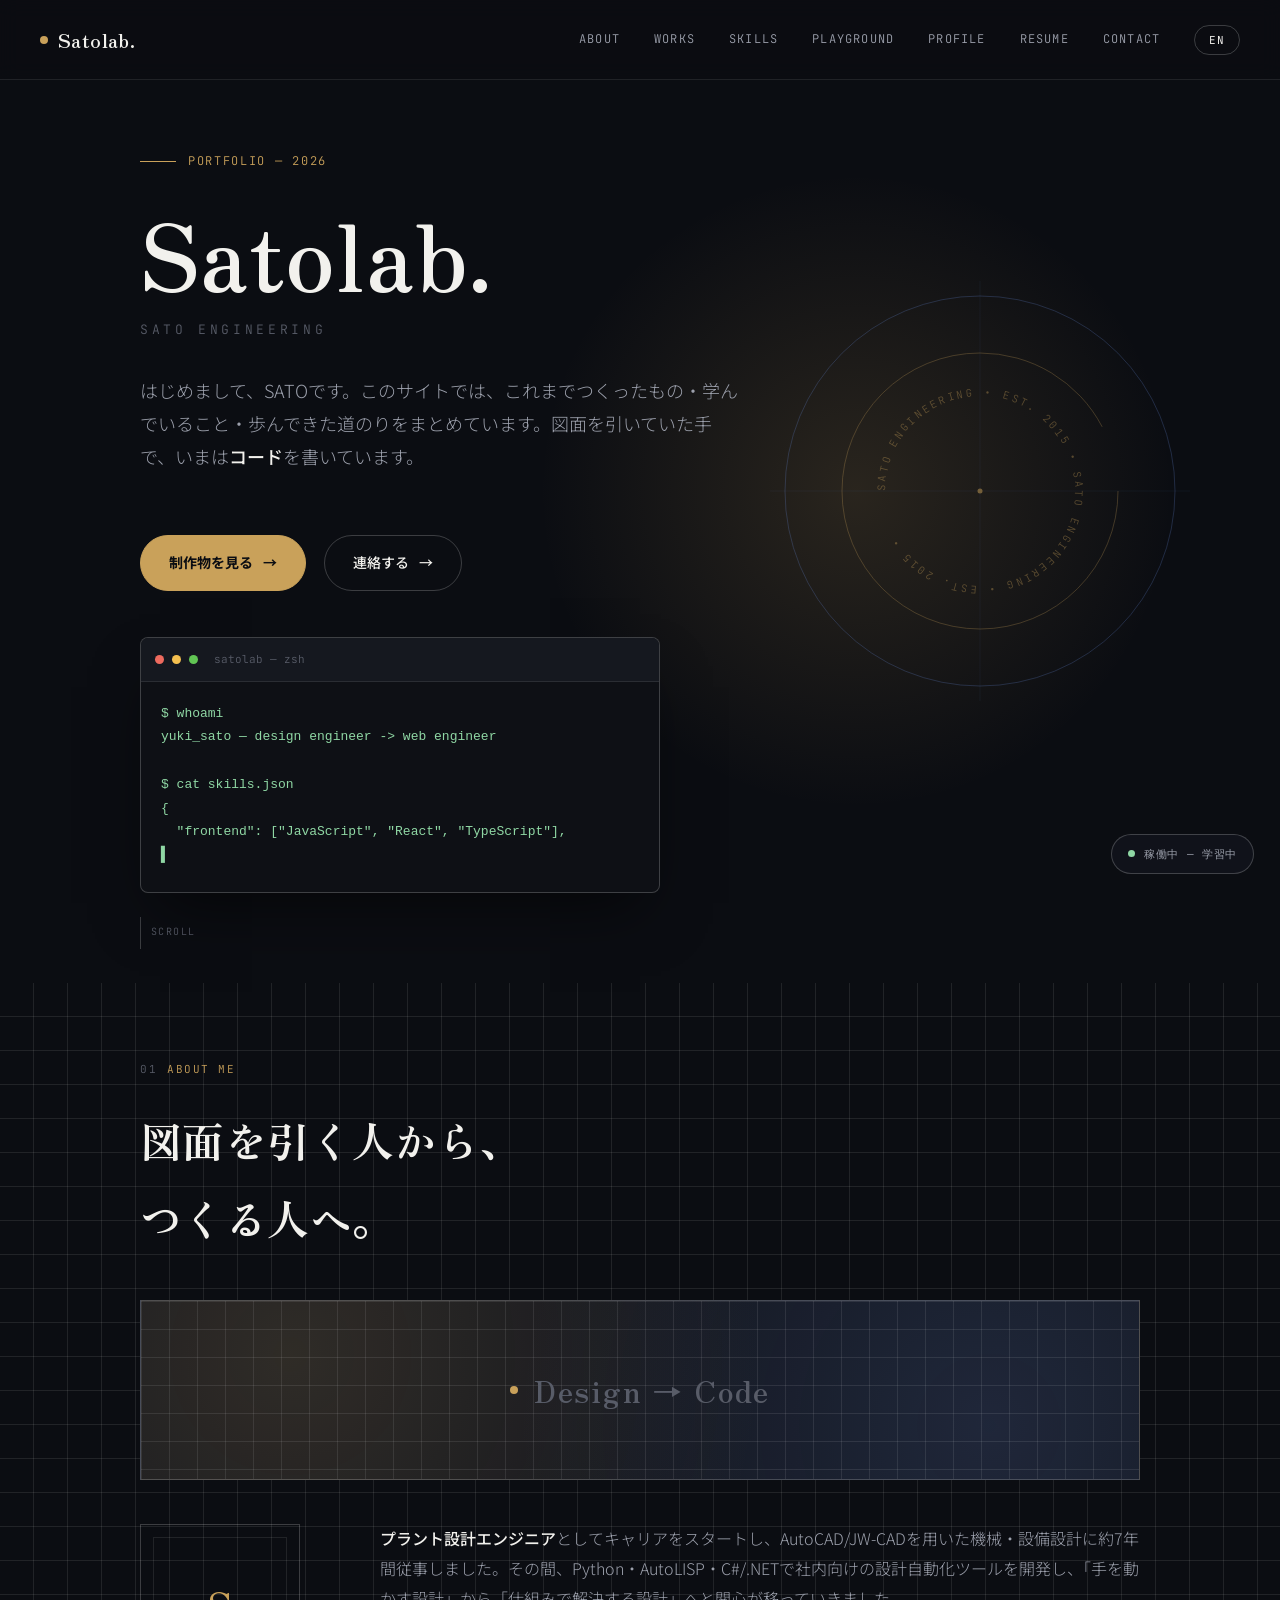
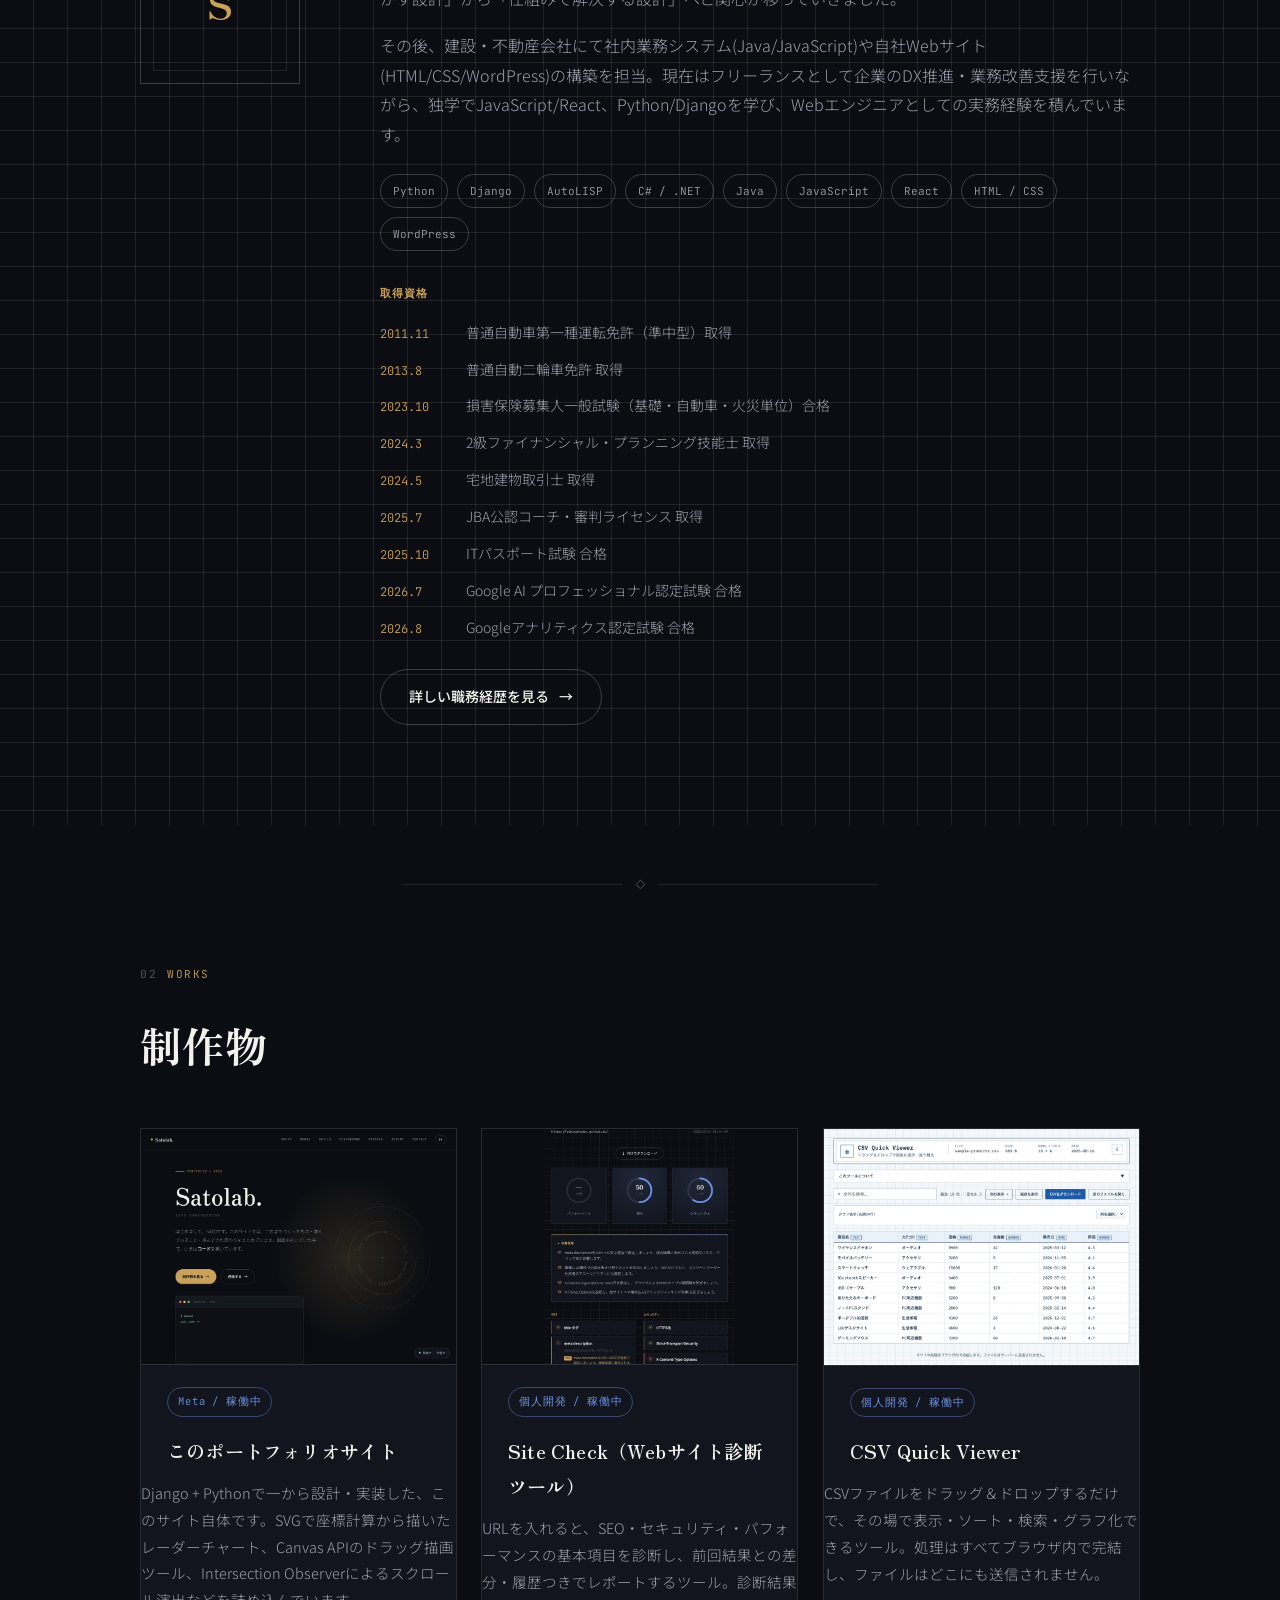
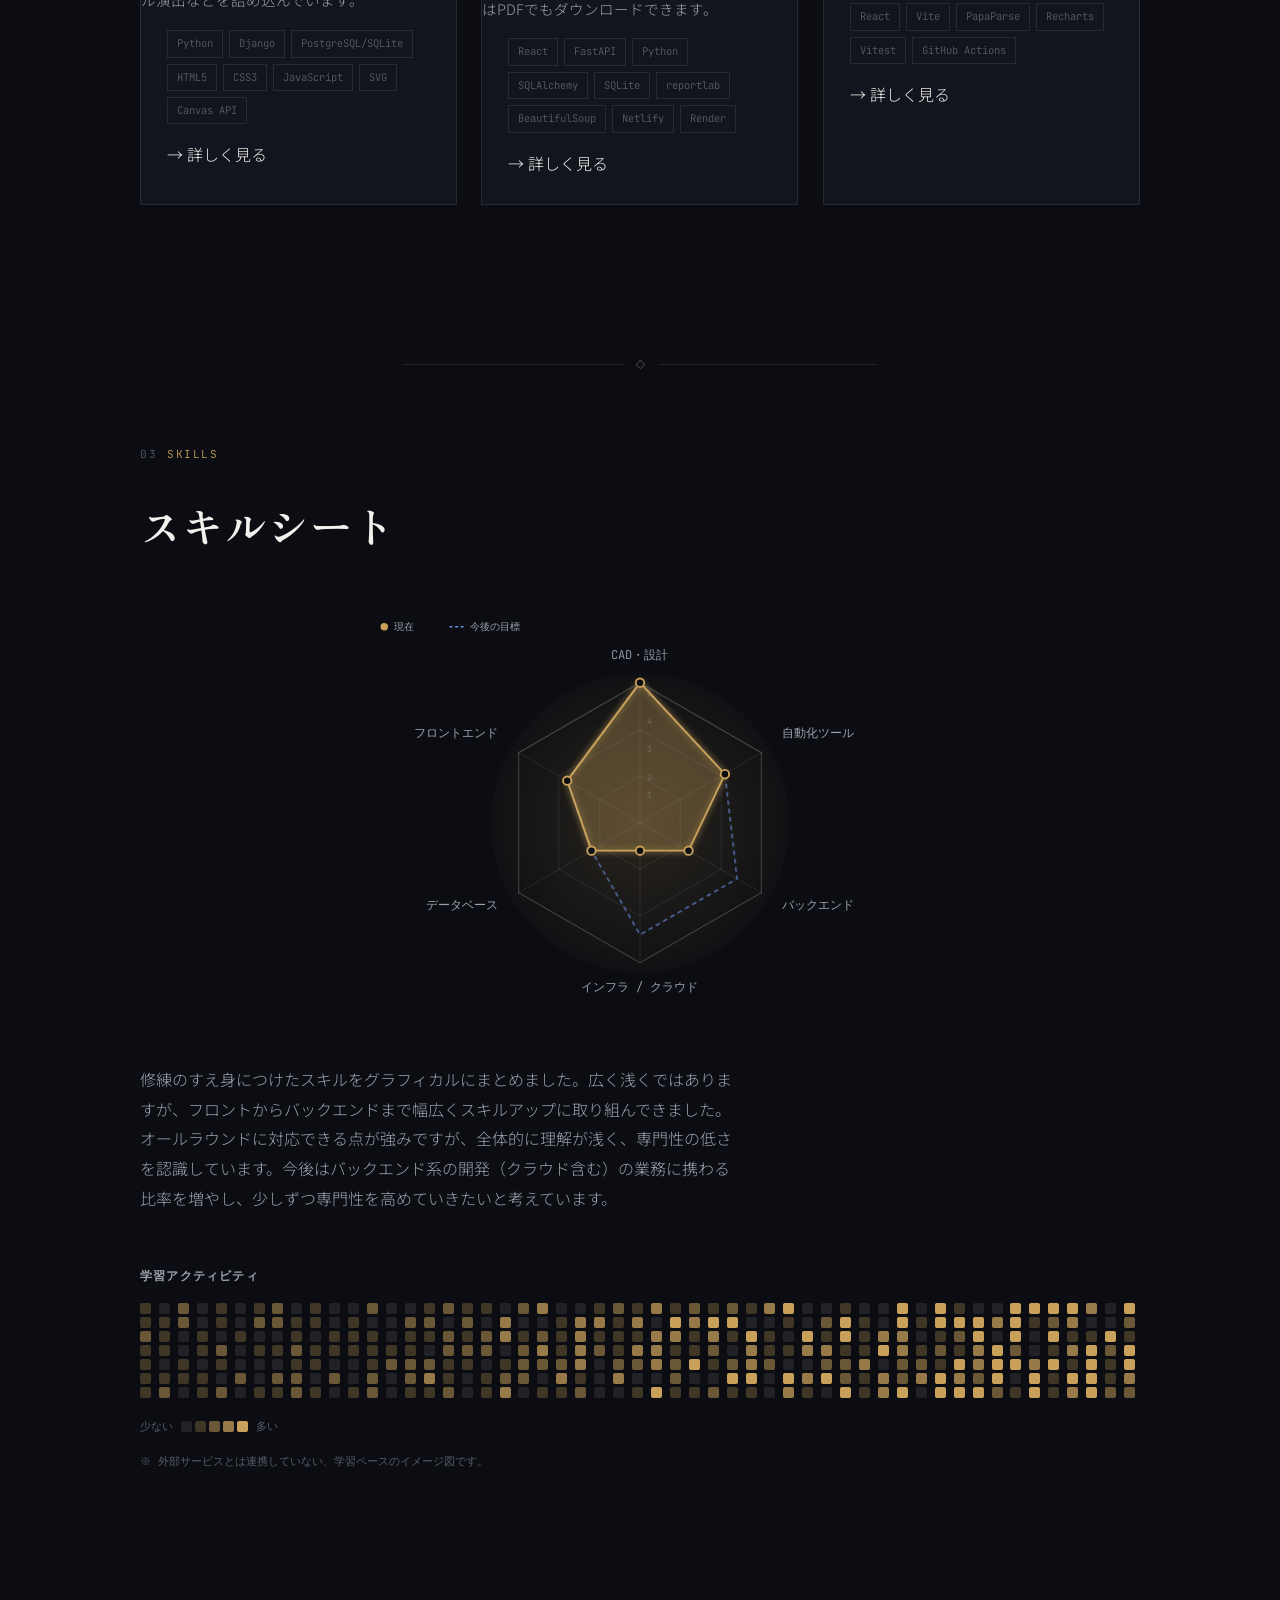
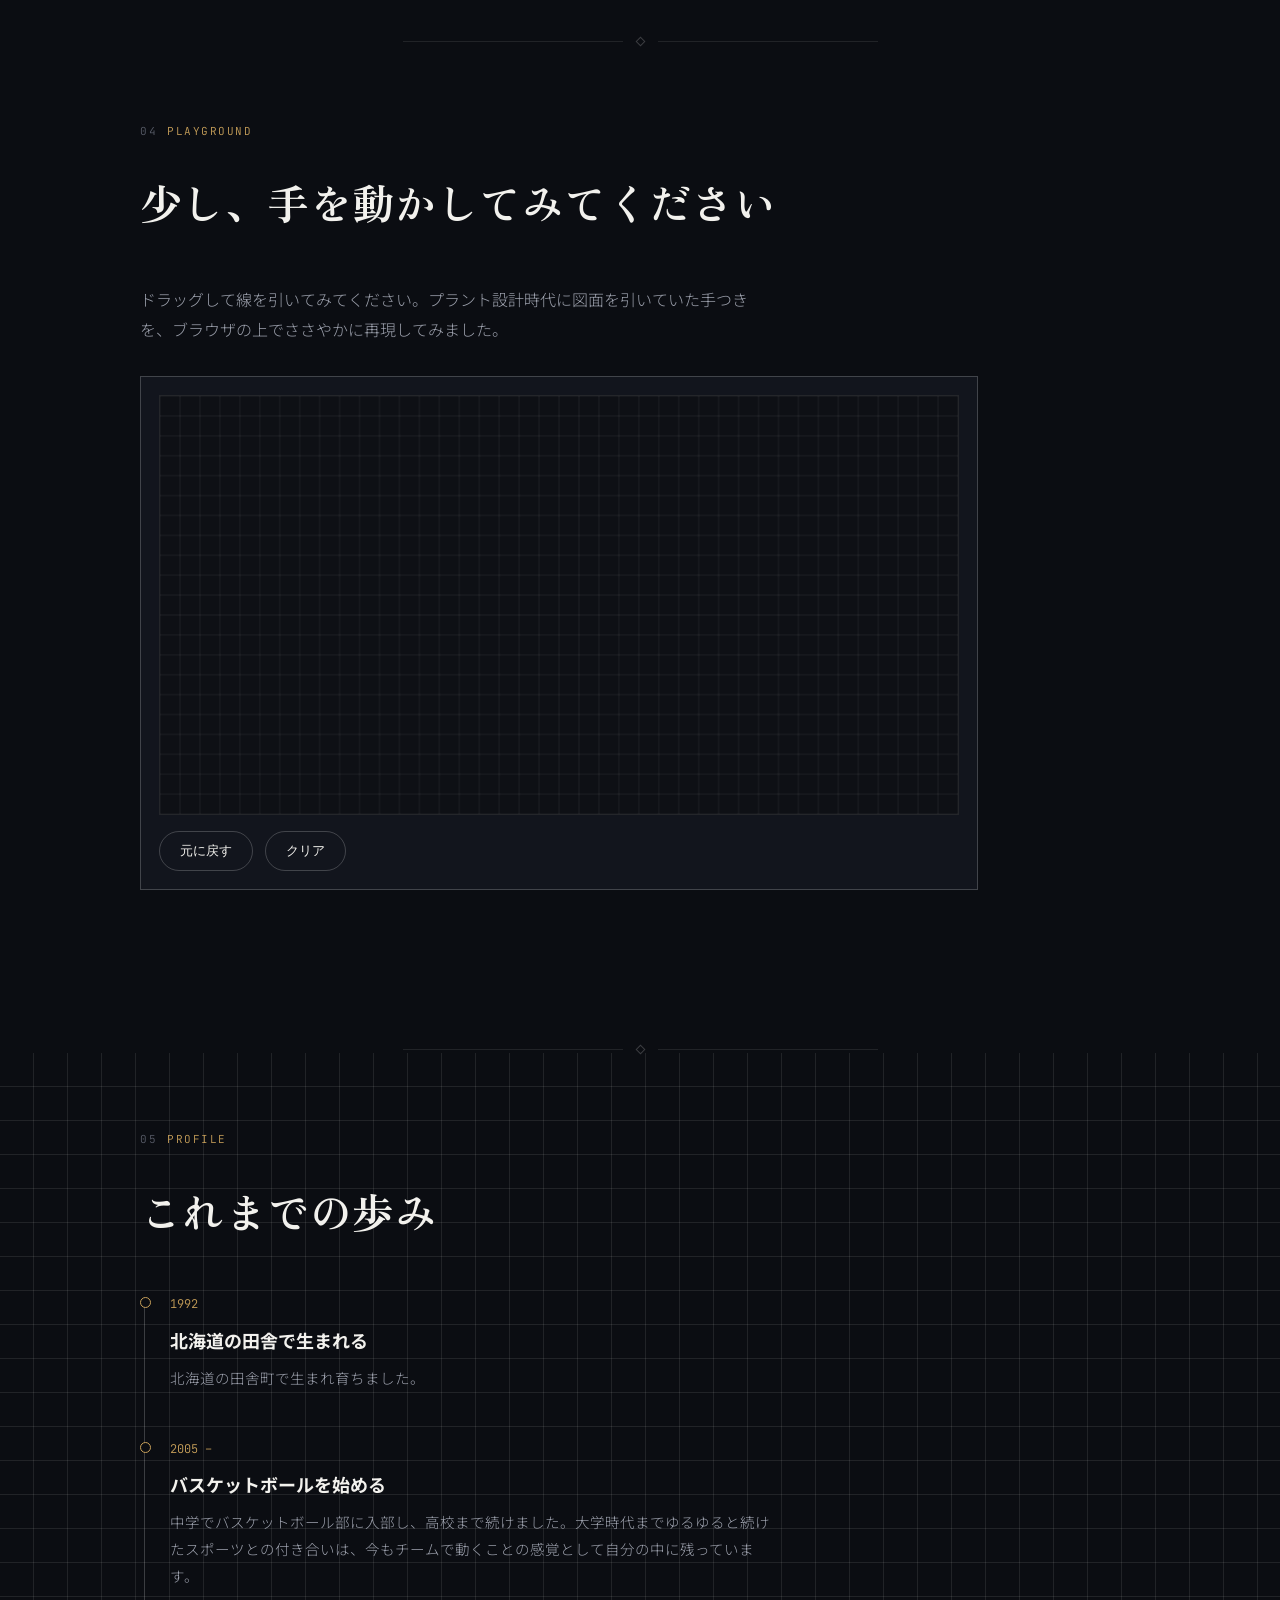
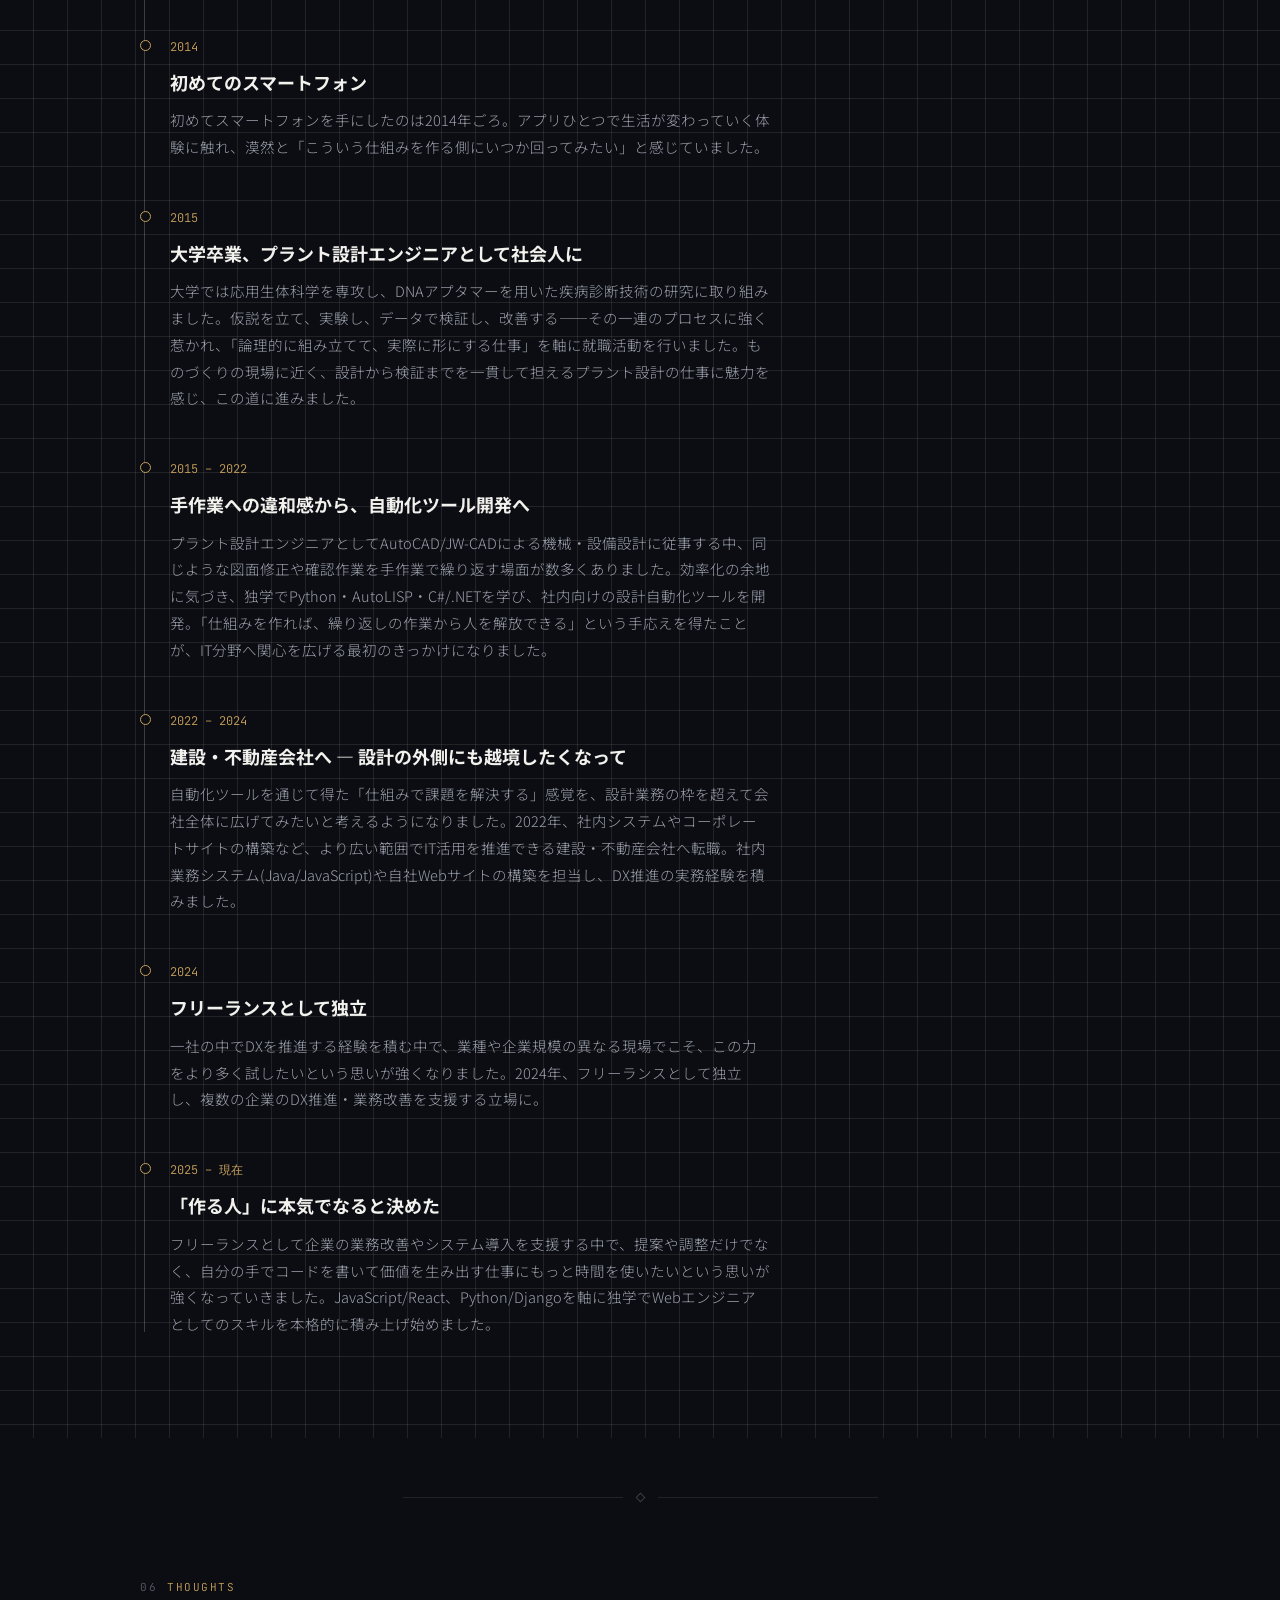
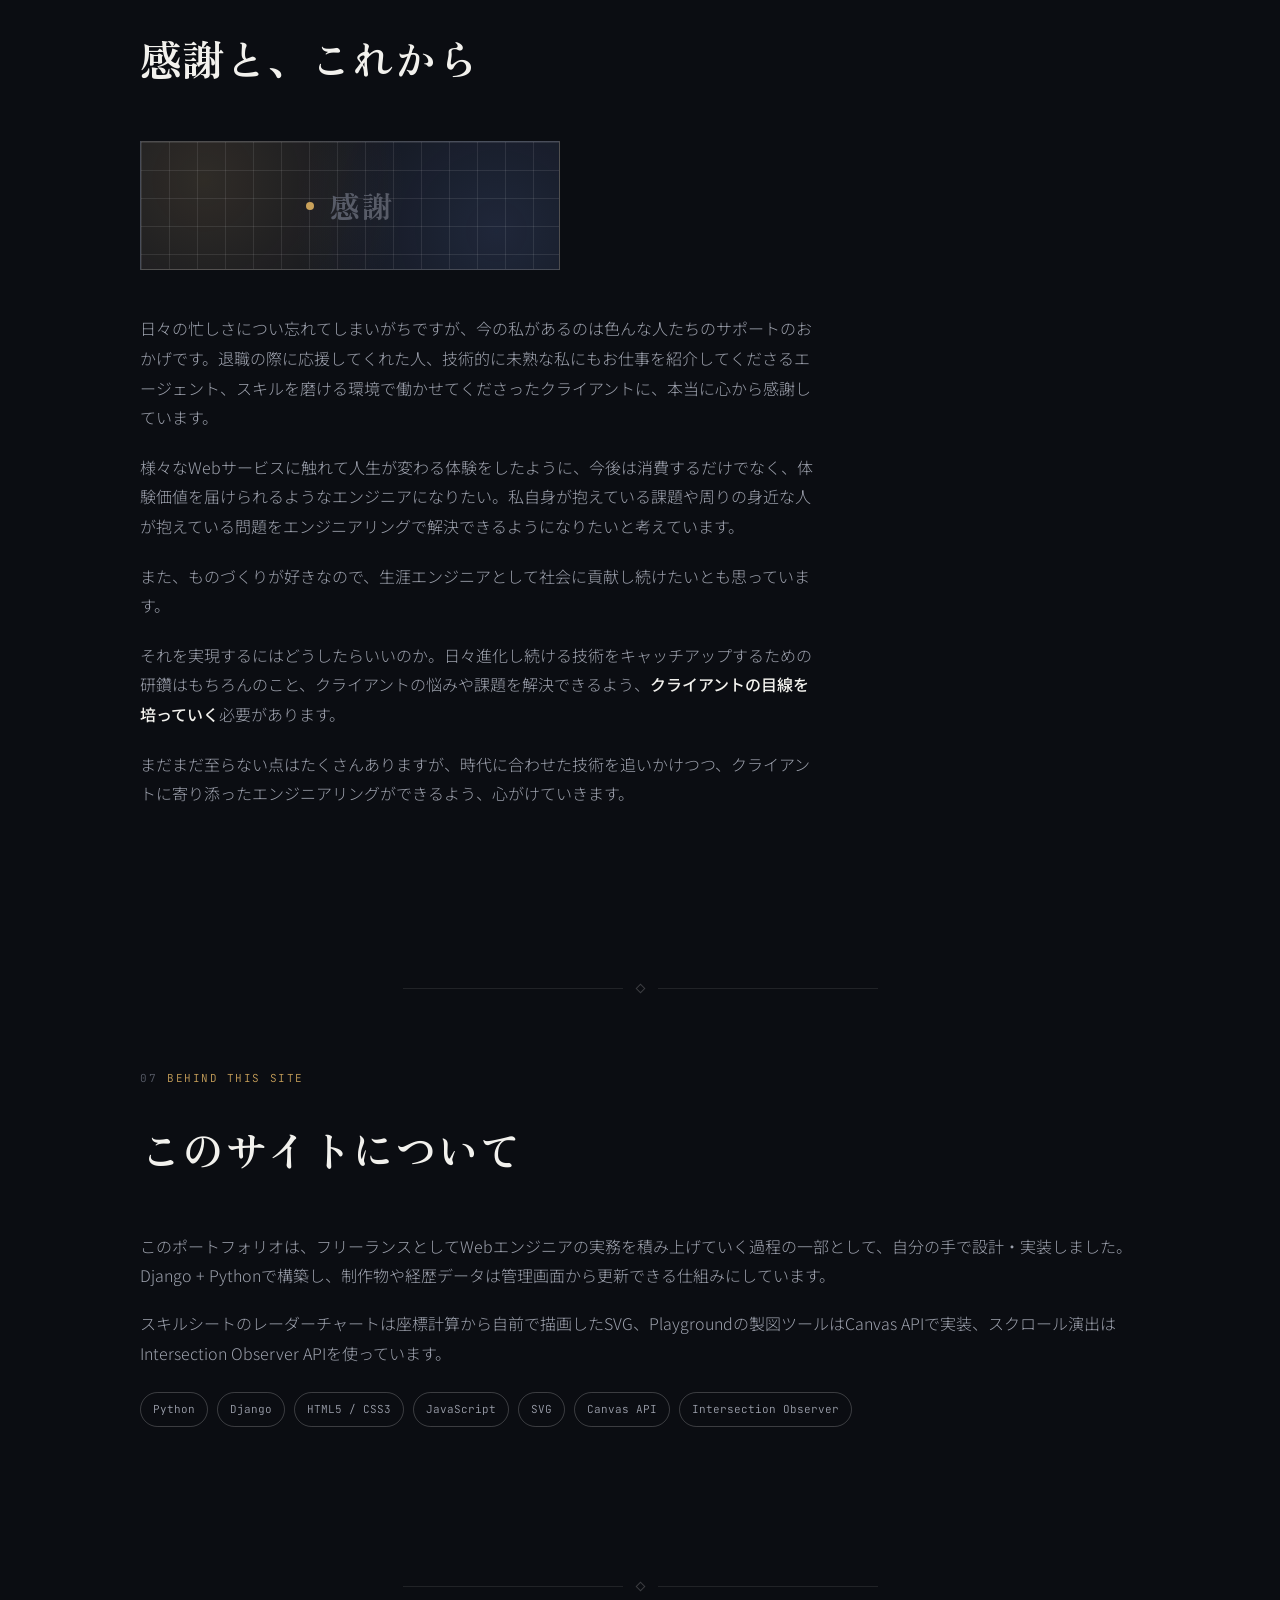
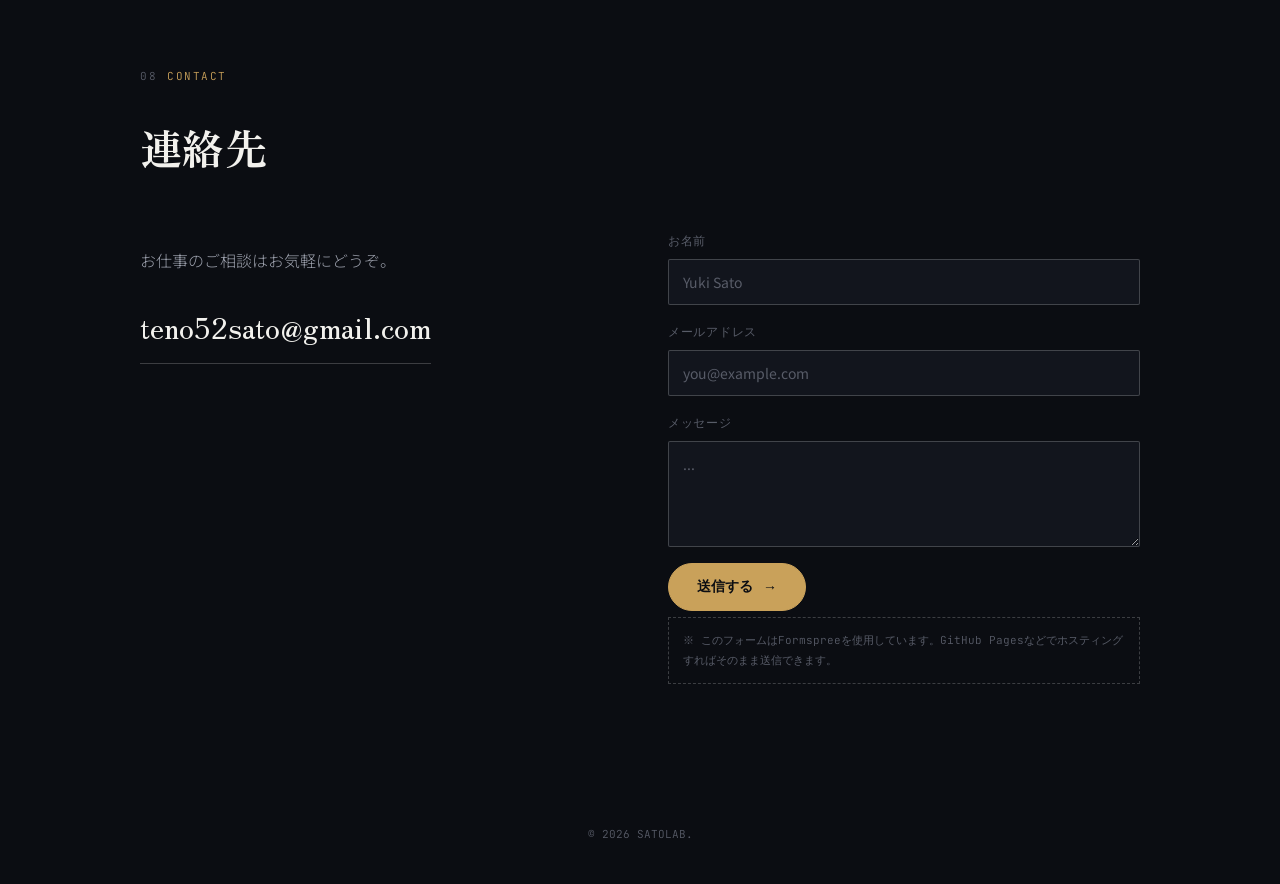
==== commit b9324e83: "Rebuild portfolio with refreshed content and real project screenshots Reworked contact info, resume " ====
--- a/index.html
+++ b/index.html
@@ -7,434 +7,28 @@
 <link rel="preconnect" href="https://fonts.googleapis.com">
 <link rel="preconnect" href="https://fonts.gstatic.com" crossorigin>
 <link href="https://fonts.googleapis.com/css2?family=Zen+Old+Mincho:wght@500;700;900&family=Noto+Sans+JP:wght@300;400;500;700&family=JetBrains+Mono:wght@400;500;700&display=swap" rel="stylesheet">
-<style>
-  :root{
-    --bg:#0B0D12;
-    --panel:#12151D;
-    --panel-2:#171B26;
-    --ink:#F2F1ED;
-    --ink-muted:#9CA0AC;
-    --ink-faint:#585C68;
-    --line: rgba(255,255,255,0.09);
-    --line-strong: rgba(255,255,255,0.20);
-    --accent:#C9A15A;
-    --accent-soft: rgba(201,161,90,0.14);
-    --steel:#6E93E8;
-    --term-green:#8FD7A4;
-    --radius:3px;
-    --maxw:1080px;
-  }
-  *{box-sizing:border-box;}
-  html{scroll-behavior:smooth;}
-  body{
-    margin:0; background:var(--bg); color:var(--ink);
-    font-family:'Noto Sans JP',sans-serif; font-weight:300;
-    line-height:1.85; -webkit-font-smoothing:antialiased;
-  }
-  body.lang-en .ja{display:none;}
-  body.lang-en .en{display:inline;}
-  body:not(.lang-en) .en{display:none;}
-
-  ::selection{ background:var(--accent); color:#0B0D12; }
-
-  h1,h2,h3,.display{
-    font-family:'Zen Old Mincho',serif; font-weight:700; margin:0; letter-spacing:0.01em;
-  }
-  .mono{ font-family:'JetBrains Mono',monospace; }
-
-  a{ color:inherit; }
-
-  .reveal{ opacity:0; transform:translateY(26px); transition:opacity .8s ease, transform .8s ease; }
-  .reveal.show{ opacity:1; transform:translateY(0); }
-  @media (prefers-reduced-motion: reduce){ .reveal{ opacity:1; transform:none; transition:none; } }
-
-  /* nav */
-  nav{
-    position:fixed; top:0; left:0; right:0; z-index:60;
-    display:flex; align-items:center; justify-content:space-between;
-    padding:22px 40px;
-    background: rgba(11,13,18,0.82); backdrop-filter: blur(10px);
-    border-bottom:1px solid var(--line);
-  }
-  .progress-line{
-    position:fixed; top:0; left:0; height:2px; background:linear-gradient(90deg, var(--accent), var(--steel));
-    z-index:70; width:0%; transition: width .1s linear;
-  }
-  .brand{
-    font-family:'Zen Old Mincho',serif; font-weight:700; font-size:19px; letter-spacing:0.02em;
-    display:flex; align-items:center; gap:10px;
-  }
-  .brand .mark{ width:8px; height:8px; border-radius:50%; background:var(--accent); display:inline-block; }
-  .nav-links{ display:flex; gap:34px; align-items:center; }
-  .nav-links a{
-    text-decoration:none; color:var(--ink-muted); font-size:12px;
-    font-family:'JetBrains Mono',monospace; letter-spacing:0.1em; text-transform:uppercase;
-    transition: color .25s ease;
-  }
-  .nav-links a:hover{ color:var(--accent); }
-  #langToggle{
-    background:transparent; border:1px solid var(--line-strong); color:var(--ink);
-    font-family:'JetBrains Mono',monospace; font-size:11px; letter-spacing:0.08em;
-    padding:7px 14px; cursor:pointer; border-radius:999px; transition:all .25s ease;
-  }
-  #langToggle:hover{ border-color:var(--accent); color:var(--accent); }
-  #langToggle:focus-visible, a:focus-visible, button:focus-visible{ outline:2px solid var(--steel); outline-offset:2px; }
-  @media (max-width:760px){ .nav-links a:not(.lang-btn-wrap){display:none;} }
-
-  /* hero */
-  .hero{
-    position:relative; min-height:100vh;
-    display:flex; flex-direction:column; justify-content:center;
-    padding:150px 40px 90px; max-width:var(--maxw); margin:0 auto;
-    overflow:visible;
-  }
-  .glow{
-    position:absolute; width:640px; height:640px; border-radius:50%;
-    background: radial-gradient(circle, rgba(201,161,90,0.16), transparent 70%);
-    top:50%; left:70%; transform:translate(-50%,-50%);
-    pointer-events:none; z-index:0; transition: left .6s ease, top .6s ease;
-  }
-  .hero-eyebrow{
-    font-family:'JetBrains Mono',monospace; font-size:12px; letter-spacing:0.14em; color:var(--accent);
-    display:flex; align-items:center; gap:12px; margin-bottom:30px; position:relative; z-index:1;
-  }
-  .hero-eyebrow .rule{ width:36px; height:1px; background:var(--accent); }
-  .hero h1{
-    font-size:clamp(46px, 8vw, 92px); line-height:1.08; position:relative; z-index:1;
-  }
-  .hero .sub-brand{
-    font-family:'JetBrains Mono',monospace; font-size:13px; letter-spacing:0.28em; color:var(--ink-faint);
-    margin-top:16px; position:relative; z-index:1;
-  }
-  .hero-sub{
-    margin-top:32px; max-width:600px; font-size:18px; color:var(--ink-muted);
-    position:relative; z-index:1;
-  }
-  .hero-sub strong{ color:var(--ink); font-weight:500; }
-  .hero-ctas{ display:flex; gap:18px; margin-top:44px; flex-wrap:wrap; position:relative; z-index:1; }
-  .btn{
-    display:inline-flex; align-items:center; gap:10px;
-    padding:14px 28px; border-radius:999px; border:1px solid var(--line-strong);
-    font-size:14px; font-weight:500; text-decoration:none; cursor:pointer;
-    background:transparent; color:var(--ink);
-    transition: border-color .25s ease, transform .25s ease, background .25s ease;
-  }
-  .btn:hover{ border-color:var(--accent); transform:translateY(-2px); }
-  .btn.primary{ background:var(--accent); color:#0B0D12; border-color:var(--accent); font-weight:700; }
-  .btn.primary:hover{ background:#dab46c; }
-  .btn .arrow{ transition: transform .25s ease; }
-  .btn:hover .arrow{ transform:translateX(4px); }
-
-  .compass-wrap{
-    position:absolute; right:-40px; top:50%; transform:translateY(-50%);
-    width:480px; height:480px; opacity:0.5; z-index:0;
-  }
-  @media (max-width:920px){ .compass-wrap{ display:none; } }
-  .compass-wrap svg{ width:100%; height:100%; }
-
-  /* terminal */
-  .terminal{
-    margin-top:46px; max-width:520px; position:relative; z-index:1;
-    background:#0E1015; border:1px solid var(--line-strong); border-radius:8px;
-    box-shadow: 0 30px 60px -20px rgba(0,0,0,0.6);
-    overflow:hidden;
-  }
-  .terminal-bar{
-    display:flex; align-items:center; gap:8px; padding:11px 14px;
-    background:#15181F; border-bottom:1px solid var(--line);
-  }
-  .terminal-bar .dot{ width:9px; height:9px; border-radius:50%; display:inline-block; }
-  .terminal-bar .dot.r{ background:#ED6A5E; } .terminal-bar .dot.y{ background:#F4BF4F; } .terminal-bar .dot.g{ background:#61C554; }
-  .term-title{ margin-left:8px; font-family:'JetBrains Mono',monospace; font-size:11px; color:var(--ink-faint); }
-  .terminal-body{
-    margin:0; padding:20px 20px 24px; font-family:'JetBrains Mono',monospace;
-    font-size:13px; line-height:1.75; color:var(--term-green);
-    white-space:pre-wrap; word-break:break-word; min-height:210px;
-  }
-  .cursor-blink{ animation: blink 1s step-end infinite; color:var(--term-green); }
-  @keyframes blink{ 50%{ opacity:0; } }
-  @media (prefers-reduced-motion: reduce){ .cursor-blink{ animation:none; } }
-  @media (max-width:600px){ .terminal{ max-width:100%; } .terminal-body{ font-size:12px; } }
-  .draw{ stroke-dasharray:1300; stroke-dashoffset:1300; animation: draw 2.4s ease-out forwards; }
-  .draw2{ stroke-dasharray:800; stroke-dashoffset:800; animation: draw 2s ease-out .35s forwards; }
-  @keyframes draw{ to{ stroke-dashoffset:0; } }
-  @media (prefers-reduced-motion: reduce){ .draw, .draw2{ animation:none; stroke-dashoffset:0; } }
-
-  .scroll-cue{
-    position:absolute; bottom:34px; left:40px;
-    display:flex; align-items:center; gap:10px; color:var(--ink-faint);
-    font-family:'JetBrains Mono',monospace; font-size:10px; letter-spacing:0.14em;
-  }
-  .scroll-cue .line{ width:1px; height:32px; background:var(--line-strong); position:relative; overflow:hidden; }
-  .scroll-cue .line::after{
-    content:""; position:absolute; top:-100%; left:0; width:100%; height:100%; background:var(--accent);
-    animation: slide 2s ease-in-out infinite;
-  }
-  @keyframes slide{ 0%{top:-100%;} 60%{top:100%;} 100%{top:100%;} }
-  .orbit-text{ animation: orbit 40s linear infinite; transform-origin:240px 240px; }
-  @keyframes orbit{ from{ transform:rotate(0deg); } to{ transform:rotate(360deg); } }
-  @media (prefers-reduced-motion: reduce){ .orbit-text{ animation:none; } }
-
-  /* section divider ornament */
-  .divider{
-    display:flex; align-items:center; justify-content:center; gap:14px;
-    padding:56px 0 0; max-width:var(--maxw); margin:0 auto;
-  }
-  .divider .seg{ height:1px; flex:1; background:var(--line); max-width:220px; }
-  .divider .diamond{ width:7px; height:7px; border:1px solid var(--line-strong); transform:rotate(45deg); }
-
-  /* fine grid texture */
-  .texture{
-    background-image:
-      linear-gradient(var(--line) 1px, transparent 1px),
-      linear-gradient(90deg, var(--line) 1px, transparent 1px);
-    background-size: 34px 34px;
-    background-position: -1px -1px;
-  }
-
-  /* sections */
-  section{ padding-top:0; }
-  .sheet{ max-width:var(--maxw); margin:0 auto; padding:76px 40px 100px; }
-  .eyebrow{
-    font-family:'JetBrains Mono',monospace; font-size:11px; letter-spacing:0.14em; color:var(--accent);
-    display:flex; align-items:center; gap:10px; margin-bottom:22px; text-transform:uppercase;
-  }
-  .eyebrow .n{ color:var(--ink-faint); }
-  .sec-title{ font-size:clamp(28px,4vw,42px); margin-bottom:44px; }
-
-  /* about */
-  .about-illustration{
-    margin:0 0 44px; border:1px solid var(--line-strong); overflow:hidden; position:relative;
-  }
-  .about-illustration img{ display:block; width:100%; height:auto; }
-  .about-illustration::after{
-    content:''; position:absolute; inset:0;
-    background:linear-gradient(180deg, transparent 60%, rgba(11,13,18,0.5) 100%);
-  }
-  .thoughts-illustration{
-    max-width:420px; margin:0 0 40px; border:1px solid var(--line); overflow:hidden; opacity:0.88;
-  }
-  .thoughts-illustration img{ display:block; width:100%; height:auto; }
-  .about-grid{ display:grid; grid-template-columns:180px 1fr; gap:60px; align-items:start; }
-  @media (max-width:680px){ .about-grid{grid-template-columns:1fr;} }
-  .monogram{
-    width:160px; height:160px; border:1px solid var(--line-strong);
-    display:flex; align-items:center; justify-content:center;
-    font-family:'Zen Old Mincho',serif; font-weight:700; font-size:38px; color:var(--accent);
-    position:relative;
-  }
-  .monogram::before{ content:""; position:absolute; inset:12px; border:1px solid var(--line); }
-  .about-text p{ color:var(--ink-muted); margin:0 0 18px; font-size:16px; }
-  .about-text strong{ color:var(--ink); font-weight:500; }
-  .tag-row{ display:flex; flex-wrap:wrap; gap:9px; margin-top:24px; }
-  .quals-list{ list-style:none; margin:16px 0 0; padding:0; display:flex; flex-direction:column; gap:11px; }
-  .quals-list li{ display:flex; gap:18px; align-items:baseline; font-size:14px; }
-  .quals-list .date{ flex:0 0 62px; color:var(--accent); font-size:12px; }
-  .quals-list .label{ color:var(--ink-muted); }
-  .tag{
-    font-family:'JetBrains Mono',monospace; font-size:11px; color:var(--ink-muted);
-    border:1px solid var(--line-strong); padding:6px 12px; border-radius:999px;
-  }
-
-  /* works */
-  .works-grid{ display:grid; grid-template-columns:repeat(auto-fit,minmax(280px,1fr)); gap:24px; }
-  .work-card{
-    background:var(--panel); border:1px solid var(--line); padding:0 0 26px;
-    transition: border-color .3s ease, transform .15s ease;
-    will-change: transform; overflow:hidden;
-  }
-  .work-card:hover{ border-color:var(--accent); transform:translateY(-4px); }
-  .work-thumb{ width:100%; aspect-ratio:4/3; overflow:hidden; border-bottom:1px solid var(--line); }
-  .work-thumb img{ display:block; width:100%; height:100%; object-fit:cover; }
-  .work-card .badge{ margin:22px 26px 0; }
-  .work-card h3{ margin-left:26px; margin-right:26px; }
-  .work-card p{ margin-left:26px; margin-right:26px; }
-  .work-card .stack{ margin-left:26px; margin-right:26px; }
-  .work-card .links{ margin-left:26px; margin-right:26px; }
-  .work-card .badge{
-    font-family:'JetBrains Mono',monospace; font-size:10.5px; letter-spacing:0.08em; color:var(--steel);
-    border:1px solid rgba(110,147,232,0.4); padding:4px 10px; border-radius:999px; display:inline-block; margin-bottom:16px;
-  }
-  .work-card h3{ font-size:19px; margin-bottom:12px; font-weight:700; }
-  .work-card p{ color:var(--ink-muted); font-size:14.5px; margin:0 0 16px; }
-  .work-card .stack{ display:flex; flex-wrap:wrap; gap:6px; margin-bottom:16px; }
-  .work-card .stack span{
-    font-family:'JetBrains Mono',monospace; font-size:10.5px; color:var(--ink-faint);
-    border:1px solid var(--line); padding:3px 9px;
-  }
-  .work-card .links a{ font-size:13px; color:var(--accent); text-decoration:none; }
-  .placeholder-card{ border-style:dashed; opacity:0.55; min-height:180px; display:flex; flex-direction:column; justify-content:center; }
-  .placeholder-card:hover{ transform:none; border-color:var(--line-strong); }
-  .placeholder-card .badge{ color:var(--ink-faint); border-color:var(--line-strong); }
-
-  /* radar */
-  .radar-wrap{ display:flex; justify-content:center; margin-bottom:28px; }
-  .radar-chart{ width:100%; max-width:560px; height:auto; }
-  .radar-ring{ fill:none; stroke:var(--line); stroke-width:1; }
-  .radar-ring-outer{ stroke:var(--line-strong); stroke-width:1.2; }
-  .radar-axis{ stroke:var(--line); stroke-width:1; }
-  .radar-data{
-    fill:var(--accent); fill-opacity:0.18; stroke:var(--accent); stroke-width:2; stroke-linejoin:round;
-    stroke-dasharray:760; stroke-dashoffset:760; animation: drawRadar 1.6s ease-out .3s forwards;
-  }
-  .radar-target{
-    fill:none; stroke:var(--steel); stroke-width:1.4; stroke-dasharray:5 4; stroke-linejoin:round;
-    opacity:0; animation: fadeInTarget 1s ease-out 1.4s forwards;
-  }
-  @keyframes fadeInTarget{ to{ opacity:0.85; } }
-  @keyframes drawRadar{ to{ stroke-dashoffset:0; } }
-  .radar-dot{ fill:var(--bg); stroke:var(--accent); stroke-width:2; }
-  .radar-label{ font-family:'JetBrains Mono',monospace; font-size:13px; fill:var(--ink-muted); }
-  .tick{ font-family:'JetBrains Mono',monospace; font-size:9px; fill:var(--ink-faint); }
-  .legend{ font-family:'JetBrains Mono',monospace; font-size:11px; fill:var(--ink-muted); }
-  @media (prefers-reduced-motion: reduce){ .radar-data, .radar-target{ animation:none; stroke-dashoffset:0; opacity:0.85; } }
-
-  /* timeline */
-  .timeline{ position:relative; padding-left:30px; }
-  .timeline::before{ content:""; position:absolute; left:4px; top:6px; bottom:6px; width:1px; background:var(--line-strong); }
-  .t-item{ position:relative; padding-bottom:46px; }
-  .t-item:last-child{ padding-bottom:0; }
-  .t-item::before{
-    content:""; position:absolute; left:-30px; top:4px; width:9px; height:9px; border-radius:50%;
-    background:var(--bg); border:1.5px solid var(--accent);
-  }
-  .t-item .yr{ font-family:'JetBrains Mono',monospace; font-size:12px; color:var(--accent); margin-bottom:8px; }
-  .t-item h4{ font-size:18px; margin:0 0 8px; font-weight:700; }
-  .t-item p{ color:var(--ink-muted); font-size:14.5px; margin:0; max-width:600px; }
-
-  /* activity heatmap */
-  .activity-block{ margin-top:52px; }
-  .activity-title{
-    font-family:'JetBrains Mono',monospace; font-size:12px; letter-spacing:0.1em; color:var(--ink-muted);
-    text-transform:uppercase; margin-bottom:16px; font-weight:700;
-  }
-  .heatmap{
-    display:grid; grid-auto-flow:column; grid-template-rows:repeat(7,11px);
-    gap:3px; overflow-x:auto; padding-bottom:8px; max-width:100%;
-  }
-  .heatmap .cell{ width:11px; height:11px; border-radius:2px; background:var(--line); }
-  .heatmap .cell[data-l="1"]{ background:rgba(201,161,90,0.28); }
-  .heatmap .cell[data-l="2"]{ background:rgba(201,161,90,0.5); }
-  .heatmap .cell[data-l="3"]{ background:rgba(201,161,90,0.74); }
-  .heatmap .cell[data-l="4"]{ background:var(--accent); }
-  .heatmap-legend{ display:flex; align-items:center; gap:8px; margin-top:10px; font-size:11px; color:var(--ink-faint); }
-  .hm-scale{ display:flex; gap:3px; }
-  .hm-scale i{ width:11px; height:11px; border-radius:2px; background:var(--line); display:block; }
-  .hm-scale i[data-l="1"]{ background:rgba(201,161,90,0.28); }
-  .hm-scale i[data-l="2"]{ background:rgba(201,161,90,0.5); }
-  .hm-scale i[data-l="3"]{ background:rgba(201,161,90,0.74); }
-  .hm-scale i[data-l="4"]{ background:var(--accent); }
-  .activity-note{ margin-top:14px; font-size:11px; color:var(--ink-faint); }
-
-  /* playground canvas */
-  .canvas-wrap{
-    background:var(--panel); border:1px solid var(--line-strong);
-    padding:18px; display:inline-block; max-width:100%;
-  }
-  #blueprintCanvas{
-    display:block; width:100%; max-width:800px; height:auto; aspect-ratio:800/420;
-    background:#0E1015; border:1px solid var(--line); touch-action:none; cursor:crosshair;
-  }
-  .canvas-controls{ display:flex; gap:12px; margin-top:16px; }
-  .canvas-controls .btn{ padding:10px 20px; font-size:13px; }
-
-  /* thoughts */
-  .thoughts-text p{ color:var(--ink-muted); font-size:16px; margin:0 0 20px; max-width:680px; }
-  .thoughts-text p strong{ color:var(--ink); font-weight:500; }
-
-  /* contact */
-  .contact-inner{ display:flex; flex-wrap:wrap; justify-content:space-between; gap:56px; }
-  .contact-left{ flex:1; min-width:260px; }
-  .contact-left a.mail{
-    font-family:'Zen Old Mincho',serif; font-size:clamp(22px,3vw,30px); color:var(--ink);
-    text-decoration:none; border-bottom:1px solid var(--line-strong); padding-bottom:8px; display:inline-block;
-    transition: color .25s ease, border-color .25s ease;
-  }
-  .contact-left a.mail:hover{ color:var(--accent); border-color:var(--accent); }
-  .contact-form{ flex:1; min-width:280px; }
-  .contact-form form{ display:flex; flex-direction:column; gap:16px; }
-  .contact-form label{ display:flex; flex-direction:column; gap:7px; font-size:12px; color:var(--ink-faint); font-family:'JetBrains Mono',monospace; letter-spacing:0.06em; }
-  .contact-form input, .contact-form textarea{
-    font-family:'Noto Sans JP',sans-serif; font-size:14px; border:1px solid var(--line-strong);
-    background:var(--panel); color:var(--ink); padding:12px 14px; border-radius:2px;
-  }
-  .contact-form input::placeholder, .contact-form textarea::placeholder{ color:var(--ink-faint); }
-  .contact-form input:focus, .contact-form textarea:focus{ outline:1px solid var(--accent); border-color:var(--accent); }
-  .contact-note{
-    font-family:'JetBrains Mono',monospace; font-size:11px; color:var(--ink-faint);
-    border:1px dashed var(--line-strong); padding:12px 14px; margin-top:6px;
-  }
-
-  /* work card as trigger */
-  .work-card[data-modal-target]{ cursor:pointer; }
-  .work-card[data-modal-target]:focus-visible{ outline:2px solid var(--steel); outline-offset:3px; }
-
-  /* modal (text-only preview, no image gallery) */
-  .modal-overlay{
-    position:fixed; inset:0; z-index:100; display:flex; align-items:center; justify-content:center;
-    background:rgba(5,6,9,0.82); backdrop-filter:blur(6px); padding:24px;
-  }
-  .modal-overlay[hidden]{ display:none; }
-  .modal-panel{
-    background:var(--panel); border:1px solid var(--line-strong);
-    max-width:600px; width:100%; max-height:85vh; overflow-y:auto;
-    position:relative; padding:48px;
-  }
-  @media (max-width:600px){ .modal-panel{ padding:32px 22px; } }
-  .modal-close{
-    position:absolute; top:18px; right:18px; width:36px; height:36px; border-radius:50%;
-    border:1px solid var(--line-strong); background:transparent; color:var(--ink);
-    font-size:18px; line-height:1; cursor:pointer; display:flex; align-items:center; justify-content:center;
-    transition: border-color .2s ease, color .2s ease;
-  }
-  .modal-close:hover{ border-color:var(--accent); color:var(--accent); }
-  .modal-title{ font-size:24px; margin-bottom:20px; }
-  .modal-desc{ color:var(--ink-muted); font-size:15px; margin:0 0 14px; }
-  .modal-subhead{
-    font-family:'JetBrains Mono',monospace; font-size:11px; letter-spacing:0.1em; color:var(--accent);
-    text-transform:uppercase; margin:26px 0 10px;
-  }
-  .modal-stack{ color:var(--ink-muted); font-size:13.5px; font-family:'JetBrains Mono',monospace; line-height:1.9; }
-
-  footer{ text-align:center; padding:40px; color:var(--ink-faint); font-family:'JetBrains Mono',monospace; font-size:11px; }
-
-  /* status badge */
-  .status-badge{
-    position:fixed; bottom:26px; right:26px; z-index:55;
-    display:flex; align-items:center; gap:9px;
-    background:rgba(18,21,29,0.85); backdrop-filter:blur(6px);
-    border:1px solid var(--line-strong); border-radius:999px;
-    padding:9px 16px; font-size:11px; letter-spacing:0.06em; color:var(--ink-muted);
-  }
-  .pulse-dot{
-    width:7px; height:7px; border-radius:50%; background:var(--term-green);
-    box-shadow:0 0 0 0 rgba(143,215,164,0.6);
-    animation: pulseDot 2s ease-out infinite;
-  }
-  @keyframes pulseDot{
-    0%{ box-shadow:0 0 0 0 rgba(143,215,164,0.5); }
-    70%{ box-shadow:0 0 0 8px rgba(143,215,164,0); }
-    100%{ box-shadow:0 0 0 0 rgba(143,215,164,0); }
-  }
-  @media (max-width:600px){ .status-badge{ display:none; } }
-</style>
+<link rel="stylesheet" href="css/style.css">
 </head>
-<body>
+<body class="">
 
 <div class="progress-line" id="progressLine"></div>
 <nav>
-  <div class="brand"><span class="mark"></span>Satolab.</div>
+  <a class="brand" href="index.html"><span class="mark"></span>Satolab.</a>
   <div class="nav-links">
-    <a href="#about"><span class="ja">About</span><span class="en">About</span></a>
-    <a href="#works"><span class="ja">Works</span><span class="en">Works</span></a>
-    <a href="#skills"><span class="ja">Skills</span><span class="en">Skills</span></a>
-    <a href="#playground"><span class="ja">Playground</span><span class="en">Playground</span></a>
-    <a href="#profile"><span class="ja">Profile</span><span class="en">Profile</span></a>
+    
+    <a href="index.html#about"><span class="ja">About</span><span class="en">About</span></a>
+    <a href="index.html#works"><span class="ja">Works</span><span class="en">Works</span></a>
+    <a href="index.html#skills"><span class="ja">Skills</span><span class="en">Skills</span></a>
+    <a href="index.html#playground"><span class="ja">Playground</span><span class="en">Playground</span></a>
+    <a href="index.html#profile"><span class="ja">Profile</span><span class="en">Profile</span></a>
     <a href="resume.html"><span class="ja">Resume</span><span class="en">Resume</span></a>
-    <a href="#contact"><span class="ja">Contact</span><span class="en">Contact</span></a>
+    <a href="index.html#contact"><span class="ja">Contact</span><span class="en">Contact</span></a>
+    
     <button id="langToggle" class="lang-btn-wrap">EN</button>
   </div>
 </nav>
+
+
 
 <header class="hero" id="heroSection">
   <div class="glow" id="heroGlow"></div>
@@ -476,32 +70,42 @@
   <div class="sheet">
     <div class="eyebrow"><span class="n">01</span><span class="ja">ABOUT ME</span><span class="en">ABOUT ME</span></div>
     <h2 class="sec-title reveal"><span class="ja">図面を引く人から、<br>つくる人へ。</span><span class="en">From drafting<br>to building.</span></h2>
-    <figure class="about-illustration reveal">
-      <img src="hero-illustration.png" alt="">
-    </figure>
+    <div class="deco-panel reveal">
+      <div class="deco-mark"><span class="dot"></span><span>Design → Code</span></div>
+    </div>
     <div class="about-grid reveal">
       <div class="monogram">S</div>
       <div class="about-text">
         <p class="ja"><strong>プラント設計エンジニア</strong>としてキャリアをスタートし、AutoCAD/JW-CADを用いた機械・設備設計に約7年間従事しました。その間、Python・AutoLISP・C#/.NETで社内向けの設計自動化ツールを開発し、「手を動かす設計」から「仕組みで解決する設計」へと関心が移っていきました。</p>
-        <p class="ja">その後、建設・不動産会社にて社内業務システム(Java/JavaScript)や自社Webサイト(HTML/CSS/WordPress)の構築を担当。現在はフリーランスとして企業のDX推進・業務改善支援を行いながら、独学でJavaScript/Reactを学び、Webエンジニアとしての実務経験を積んでいます。</p>
+        <p class="ja">その後、建設・不動産会社にて社内業務システム(Java/JavaScript)や自社Webサイト(HTML/CSS/WordPress)の構築を担当。現在はフリーランスとして企業のDX推進・業務改善支援を行いながら、独学でJavaScript/React、Python/Djangoを学び、Webエンジニアとしての実務経験を積んでいます。</p>
         <p class="en">Started my career as a <strong>plant design engineer</strong>, working roughly seven years on mechanical and equipment design with AutoCAD/JW-CAD. Along the way I built in-house design-automation tools with Python, AutoLISP, and C#/.NET.</p>
-        <p class="en">I later joined a construction/real-estate company, building internal business systems (Java/JavaScript) and the company website. Today I work freelance on DX consulting while teaching myself JavaScript/React.</p>
+        <p class="en">I later joined a construction/real-estate company, building internal business systems (Java/JavaScript) and the company website. Today I work freelance on DX consulting while teaching myself JavaScript/React and Python/Django.</p>
         <div class="tag-row">
-          <span class="tag">Python</span><span class="tag">AutoLISP</span><span class="tag">C# / .NET</span>
+          <span class="tag">Python</span><span class="tag">Django</span><span class="tag">AutoLISP</span><span class="tag">C# / .NET</span>
           <span class="tag">Java</span><span class="tag">JavaScript</span><span class="tag">React</span>
           <span class="tag">HTML / CSS</span><span class="tag">WordPress</span>
         </div>
         <h4 class="modal-subhead" style="margin-top:32px;"><span class="ja">取得資格</span><span class="en">Qualifications</span></h4>
         <ul class="quals-list">
-          <li><span class="date mono">2011.11</span><span class="label"><span class="ja">普通自動車第一種運転免許（準中型）取得</span><span class="en">Standard Driver's License (Semi-Medium)</span></span></li>
+          
+          <li><span class="date mono">2011.11</span><span class="label"><span class="ja">普通自動車第一種運転免許（準中型）取得</span><span class="en">Standard Driver&#x27;s License (Semi-Medium)</span></span></li>
+          
           <li><span class="date mono">2013.8</span><span class="label"><span class="ja">普通自動二輪車免許 取得</span><span class="en">Standard Motorcycle License</span></span></li>
+          
           <li><span class="date mono">2023.10</span><span class="label"><span class="ja">損害保険募集人一般試験（基礎・自動車・火災単位）合格</span><span class="en">General Insurance Solicitor Exam (Basic / Auto / Fire)</span></span></li>
+          
           <li><span class="date mono">2024.3</span><span class="label"><span class="ja">2級ファイナンシャル・プランニング技能士 取得</span><span class="en">Financial Planning Technician, Grade 2</span></span></li>
+          
           <li><span class="date mono">2024.5</span><span class="label"><span class="ja">宅地建物取引士 取得</span><span class="en">Licensed Real Estate Transaction Manager</span></span></li>
+          
           <li><span class="date mono">2025.7</span><span class="label"><span class="ja">JBA公認コーチ・審判ライセンス 取得</span><span class="en">JBA Certified Coach / Referee License</span></span></li>
+          
           <li><span class="date mono">2025.10</span><span class="label"><span class="ja">ITパスポート試験 合格</span><span class="en">IT Passport Exam</span></span></li>
+          
           <li><span class="date mono">2026.7</span><span class="label"><span class="ja">Google AI プロフェッショナル認定試験 合格</span><span class="en">Google AI Professional Certification</span></span></li>
+          
           <li><span class="date mono">2026.8</span><span class="label"><span class="ja">Googleアナリティクス認定試験 合格</span><span class="en">Google Analytics Certification</span></span></li>
+          
         </ul>
         <a href="resume.html" class="btn" style="margin-top:28px;"><span class="ja">詳しい職務経歴を見る</span><span class="en">View full resume</span> <span class="arrow">→</span></a>
       </div>
@@ -515,76 +119,99 @@
     <div class="eyebrow"><span class="n">02</span><span class="ja">WORKS</span><span class="en">WORKS</span></div>
     <h2 class="sec-title reveal"><span class="ja">制作物</span><span class="en">Selected Works</span></h2>
     <div class="works-grid">
-      <div class="work-card reveal" data-modal-target="modalSite" tabindex="0" role="button" aria-haspopup="dialog" aria-label="View details of this portfolio site">
-        <div class="work-thumb"><img src="hero-illustration.png" alt=""></div>
+      
+      <div class="work-card reveal" data-modal-target="modalWork1" tabindex="0" role="button" aria-haspopup="dialog" aria-label="View details of This Portfolio Site">
+        <div class="work-thumb">
+          
+            <img src="img/works/portfolio.jpg" alt="">
+          
+        </div>
         <span class="badge"><span class="ja">Meta / 稼働中</span><span class="en">Meta / Live</span></span>
         <h3><span class="ja">このポートフォリオサイト</span><span class="en">This Portfolio Site</span></h3>
-        <p class="ja">フレームワークなしで一から設計・実装した、このサイト自体です。SVGで座標計算から描いたレーダーチャート、Canvas APIのドラッグ描画ツール、Intersection Observerによるスクロール演出などを詰め込んでいます。</p>
-        <p class="en">This very site — designed and built from scratch with no framework. It includes a hand-computed SVG radar chart, a drag-to-draw tool on the Canvas API, and scroll effects via Intersection Observer.</p>
-        <div class="stack"><span>HTML5</span><span>CSS3</span><span>JavaScript</span><span>SVG</span><span>Canvas API</span></div>
+        <p class="ja">Django + Pythonで一から設計・実装した、このサイト自体です。SVGで座標計算から描いたレーダーチャート、Canvas APIのドラッグ描画ツール、Intersection Observerによるスクロール演出などを詰め込んでいます。</p>
+        <p class="en">This very site — designed and built from scratch with Django + Python. It includes a hand-computed SVG radar chart, a drag-to-draw tool on the Canvas API, and scroll effects via Intersection Observer.</p>
+        <div class="stack"><span>Python</span><span>Django</span><span>PostgreSQL/SQLite</span><span>HTML5</span><span>CSS3</span><span>JavaScript</span><span>SVG</span><span>Canvas API</span></div>
         <div class="links"><span class="ja">→ 詳しく見る</span><span class="en">→ View details</span></div>
       </div>
-      <div class="work-card reveal" data-modal-target="modalSiteCheck" tabindex="0" role="button" aria-haspopup="dialog" aria-label="View details of the Site Check tool">
-        <div class="work-thumb"><img src="sitecheck-thumb.png" alt=""></div>
+      
+      <div class="work-card reveal" data-modal-target="modalWork2" tabindex="0" role="button" aria-haspopup="dialog" aria-label="View details of Site Check — Website Diagnostic Tool">
+        <div class="work-thumb">
+          
+            <img src="img/works/sitecheck.jpg" alt="">
+          
+        </div>
         <span class="badge"><span class="ja">個人開発 / 稼働中</span><span class="en">Personal / Live</span></span>
         <h3><span class="ja">Site Check（Webサイト診断ツール）</span><span class="en">Site Check — Website Diagnostic Tool</span></h3>
         <p class="ja">URLを入れると、SEO・セキュリティ・パフォーマンスの基本項目を診断し、前回結果との差分・履歴つきでレポートするツール。診断結果はPDFでもダウンロードできます。</p>
         <p class="en">Enter a URL and get an SEO, security, and performance check — with history and diffs against the previous run, plus a downloadable PDF report.</p>
-        <div class="stack"><span>React</span><span>FastAPI</span><span>Python</span><span>SQLite</span><span>reportlab</span></div>
-        <div class="links"><a href="https://effulgent-dodol-5d27d4.netlify.app/" target="_blank" rel="noopener" onclick="event.stopPropagation()"><span class="ja">→ サイトを見る</span><span class="en">→ Visit site</span></a></div>
-      </div>
-      <div class="work-card reveal" data-modal-target="modalCsvViewer" tabindex="0" role="button" aria-haspopup="dialog" aria-label="View details of CSV Quick Viewer">
-        <div class="work-thumb"><img src="csvviewer-thumb.png" alt=""></div>
+        <div class="stack"><span>React</span><span>FastAPI</span><span>Python</span><span>SQLAlchemy</span><span>SQLite</span><span>reportlab</span><span>BeautifulSoup</span><span>Netlify</span><span>Render</span></div>
+        <div class="links"><span class="ja">→ 詳しく見る</span><span class="en">→ View details</span></div>
+      </div>
+      
+      <div class="work-card reveal" data-modal-target="modalWork3" tabindex="0" role="button" aria-haspopup="dialog" aria-label="View details of CSV Quick Viewer">
+        <div class="work-thumb">
+          
+            <img src="img/works/csvviewer.jpg" alt="">
+          
+        </div>
         <span class="badge"><span class="ja">個人開発 / 稼働中</span><span class="en">Personal / Live</span></span>
         <h3><span class="ja">CSV Quick Viewer</span><span class="en">CSV Quick Viewer</span></h3>
         <p class="ja">CSVファイルをドラッグ＆ドロップするだけで、その場で表示・ソート・検索・グラフ化できるツール。処理はすべてブラウザ内で完結し、ファイルはどこにも送信されません。</p>
         <p class="en">Drag and drop a CSV file to instantly preview, sort, search, and chart it — entirely in the browser, with nothing ever uploaded.</p>
-        <div class="stack"><span>React</span><span>Vite</span><span>PapaParse</span><span>Recharts</span><span>Vitest</span></div>
-        <div class="links"><a href="https://yukisatodev.github.io/csv-quick-viewer/" target="_blank" rel="noopener" onclick="event.stopPropagation()"><span class="ja">→ サイトを見る</span><span class="en">→ Visit site</span></a></div>
-      </div>
-    </div>
-  </div>
-</section>
-
-<div class="modal-overlay" id="modalCsvViewer" hidden role="dialog" aria-modal="true" aria-labelledby="modalCsvViewerTitle">
+        <div class="stack"><span>React</span><span>Vite</span><span>PapaParse</span><span>Recharts</span><span>Vitest</span><span>GitHub Actions</span></div>
+        <div class="links"><span class="ja">→ 詳しく見る</span><span class="en">→ View details</span></div>
+      </div>
+      
+    </div>
+  </div>
+</section>
+
+
+<div class="modal-overlay" id="modalWork1" hidden role="dialog" aria-modal="true" aria-labelledby="modalWork1Title">
+  <div class="modal-panel">
+    <button class="modal-close" type="button" aria-label="Close">×</button>
+    <div class="eyebrow" style="margin-bottom:14px;"><span class="ja">制作物 01</span><span class="en">WORK 01</span></div>
+    <h3 class="modal-title" id="modalWork1Title"><span class="ja">このポートフォリオサイト</span><span class="en">This Portfolio Site</span></h3>
+    <p class="modal-desc ja">このWebサイト自体が制作物です。Django + Pythonで構築し、制作物・資格・経歴のデータは管理画面から更新できる仕組みにしています。SVGで座標計算から描いたレーダーチャート、Canvas APIで実装したドラッグ描画ツール、Intersection Observerによるスクロール演出などを詰め込んでいます。</p><p class="modal-desc ja">取り入れたい機能はまだいくつかありますが、まずは自分の手で一通り動くところまで仕上げました。</p>
+    <p class="modal-desc en">This website itself is the work. Built with Django + Python, with works, qualifications, and career data manageable through the admin panel. It includes a hand-computed SVG radar chart, a drag-to-draw tool on the Canvas API, and scroll effects powered by Intersection Observer.</p><p class="modal-desc en">There&#x27;s still more I&#x27;d like to add, but for now I&#x27;ve taken it all the way to something that actually works, end to end.</p>
+    <h4 class="modal-subhead"><span class="ja">使用言語など</span><span class="en">Stack</span></h4>
+    <p class="modal-stack">Python, Django, PostgreSQL/SQLite, HTML5, CSS3, JavaScript, SVG, Canvas API</p>
+    
+  </div>
+</div>
+
+<div class="modal-overlay" id="modalWork2" hidden role="dialog" aria-modal="true" aria-labelledby="modalWork2Title">
+  <div class="modal-panel">
+    <button class="modal-close" type="button" aria-label="Close">×</button>
+    <div class="eyebrow" style="margin-bottom:14px;"><span class="ja">制作物 02</span><span class="en">WORK 02</span></div>
+    <h3 class="modal-title" id="modalWork2Title"><span class="ja">Site Check（Webサイト診断ツール）</span><span class="en">Site Check — Website Diagnostic Tool</span></h3>
+    <p class="modal-desc ja">URLを入力するだけで、SEO・セキュリティ・パフォーマンス（PageSpeed Insights連携時）の基本項目を無料で診断するツールです。同じURLを再診断すると、前回スコアとの差分を表示します。診断結果はPDFレポートとしてもダウンロードできます。</p><p class="modal-desc ja">フロントエンド(React)とバックエンド(FastAPI)を分離した構成で、DX推進支援で培った「業務改善ツールを形にする」経験を活かしています。</p>
+    <p class="modal-desc en">Just enter a URL to get a free check of SEO, security, and (when connected) performance basics via PageSpeed Insights. Re-checking the same URL shows the diff against your last run, and results can be downloaded as a PDF report.</p><p class="modal-desc en">Built with a separated React frontend and FastAPI backend — applying the &quot;turn a process improvement into a working tool&quot; experience from my DX consulting work.</p>
+    <h4 class="modal-subhead"><span class="ja">使用言語など</span><span class="en">Stack</span></h4>
+    <p class="modal-stack">React, FastAPI, Python, SQLAlchemy, SQLite, reportlab, BeautifulSoup, Netlify, Render</p>
+    
+    <h4 class="modal-subhead"><span class="ja">リンク</span><span class="en">Link</span></h4>
+    <p class="modal-stack"><a href="https://effulgent-dodol-5d27d4.netlify.app/" target="_blank" rel="noopener" style="color:var(--accent);">https://effulgent-dodol-5d27d4.netlify.app/ →</a></p>
+    
+  </div>
+</div>
+
+<div class="modal-overlay" id="modalWork3" hidden role="dialog" aria-modal="true" aria-labelledby="modalWork3Title">
   <div class="modal-panel">
     <button class="modal-close" type="button" aria-label="Close">×</button>
     <div class="eyebrow" style="margin-bottom:14px;"><span class="ja">制作物 03</span><span class="en">WORK 03</span></div>
-    <h3 class="modal-title" id="modalCsvViewerTitle"><span class="ja">CSV Quick Viewer</span><span class="en">CSV Quick Viewer</span></h3>
-    <p class="modal-desc"><span class="ja">「とりあえず中身を見たいだけなのに、Excelを立ち上げるのは大げさ」という場面のための軽量ビューワーです。CSVをドラッグ＆ドロップすると、列の型（数値・日付・文字列・空欄）を自動判定してテーブル表示し、列ヘッダのクリックでソート、全列対象のリアルタイム検索、列の表示/非表示切り替えができます。数値列は簡易棒グラフでも確認でき、絞り込み後の結果をCSVとして再ダウンロードすることも可能です。</span><span class="en">A lightweight viewer for when opening Excel feels like overkill. Drop in a CSV and it auto-detects each column's type (number, date, text, empty), renders a sortable table, supports real-time search across all columns, and lets you toggle column visibility. Numeric columns get a quick bar chart, and filtered results can be re-exported as CSV.</span></p>
-    <p class="modal-desc"><span class="ja">次に予定しているPythonバックエンド版のCSVデータチェックツールの前段階として、まずはフロントエンドのみで完結する形で作りました。処理はすべてブラウザ内で完結し、ファイルはどこにも送信されません。</span><span class="en">Built as a first step before a planned Python-backend CSV data-check tool — a frontend-only version to start. All processing happens in the browser; files are never uploaded anywhere.</span></p>
+    <h3 class="modal-title" id="modalWork3Title"><span class="ja">CSV Quick Viewer</span><span class="en">CSV Quick Viewer</span></h3>
+    <p class="modal-desc ja">「とりあえず中身を見たいだけなのに、Excelを立ち上げるのは大げさ」という場面のための軽量ビューワーです。CSVをドラッグ＆ドロップすると、列の型（数値・日付・文字列・空欄）を自動判定してテーブル表示し、列ヘッダのクリックでソート、全列対象のリアルタイム検索、列の表示/非表示切り替えができます。数値列は簡易棒グラフでも確認でき、絞り込み後の結果をCSVとして再ダウンロードすることも可能です。</p><p class="modal-desc ja">次に予定しているPythonバックエンド版のCSVデータチェックツールの前段階として、まずはフロントエンドのみで完結する形で作りました。</p>
+    <p class="modal-desc en">A lightweight viewer for when opening Excel feels like overkill. Drop in a CSV and it auto-detects each column&#x27;s type (number, date, text, empty), renders a sortable table, supports real-time search across all columns, and lets you toggle column visibility. Numeric columns get a quick bar chart, and filtered results can be re-exported as CSV.</p><p class="modal-desc en">Built as a first step before a planned Python-backend CSV data-check tool — a frontend-only version to start.</p>
     <h4 class="modal-subhead"><span class="ja">使用言語など</span><span class="en">Stack</span></h4>
-    <p class="modal-stack">React / Vite / PapaParse / Recharts / Vitest / GitHub Actions (CI)</p>
+    <p class="modal-stack">React, Vite, PapaParse, Recharts, Vitest, GitHub Actions</p>
+    
     <h4 class="modal-subhead"><span class="ja">リンク</span><span class="en">Link</span></h4>
-    <p class="modal-stack"><a href="https://yukisatodev.github.io/csv-quick-viewer/" target="_blank" rel="noopener" style="color:var(--accent);">yukisatodev.github.io/csv-quick-viewer →</a></p>
+    <p class="modal-stack"><a href="https://yukisatodev.github.io/csv-quick-viewer/" target="_blank" rel="noopener" style="color:var(--accent);">https://yukisatodev.github.io/csv-quick-viewer/ →</a></p>
+    
   </div>
 </div>
 
-<div class="modal-overlay" id="modalSiteCheck" hidden role="dialog" aria-modal="true" aria-labelledby="modalSiteCheckTitle">
-  <div class="modal-panel">
-    <button class="modal-close" type="button" aria-label="Close">×</button>
-    <div class="eyebrow" style="margin-bottom:14px;"><span class="ja">制作物 02</span><span class="en">WORK 02</span></div>
-    <h3 class="modal-title" id="modalSiteCheckTitle"><span class="ja">Site Check（Webサイト診断ツール）</span><span class="en">Site Check — Website Diagnostic Tool</span></h3>
-    <p class="modal-desc"><span class="ja">URLを入力するだけで、SEO・セキュリティ・パフォーマンス（PageSpeed Insights連携時）の基本項目を無料で診断するツールです。同じURLを再診断すると、前回スコアとの差分を表示します。診断結果はPDFレポートとしてもダウンロードできます。</span><span class="en">Just enter a URL to get a free check of SEO, security, and (when connected) performance basics via PageSpeed Insights. Re-checking the same URL shows the diff against your last run, and results can be downloaded as a PDF report.</span></p>
-    <p class="modal-desc"><span class="ja">フロントエンド(React)とバックエンド(FastAPI)を分離した構成で、DX推進支援で培った「業務改善ツールを形にする」経験を活かしています。</span><span class="en">Built with a separated React frontend and FastAPI backend — applying the "turn a process improvement into a working tool" experience from my DX consulting work.</span></p>
-    <h4 class="modal-subhead"><span class="ja">使用言語など</span><span class="en">Stack</span></h4>
-    <p class="modal-stack">React / Vite / FastAPI / Python / SQLAlchemy / SQLite / reportlab / BeautifulSoup / Netlify / Render</p>
-    <h4 class="modal-subhead"><span class="ja">リンク</span><span class="en">Link</span></h4>
-    <p class="modal-stack"><a href="https://effulgent-dodol-5d27d4.netlify.app/" target="_blank" rel="noopener" style="color:var(--accent);">effulgent-dodol-5d27d4.netlify.app →</a></p>
-  </div>
-</div>
-
-<div class="modal-overlay" id="modalSite" hidden role="dialog" aria-modal="true" aria-labelledby="modalSiteTitle">
-  <div class="modal-panel">
-    <button class="modal-close" type="button" aria-label="Close">×</button>
-    <div class="eyebrow" style="margin-bottom:14px;"><span class="ja">制作物 01</span><span class="en">WORK 01</span></div>
-    <h3 class="modal-title" id="modalSiteTitle"><span class="ja">このポートフォリオサイト</span><span class="en">This Portfolio Site</span></h3>
-    <p class="modal-desc"><span class="ja">このWebサイト自体が制作物です。フレームワークを使わず、HTML・CSS・素のJavaScriptのみで一枚のランディングページとして構築しました。SVGで座標計算から描いたレーダーチャート、Canvas APIで実装したドラッグ描画ツール、Intersection Observerによるスクロール演出などを詰め込んでいます。</span><span class="en">This website itself is the work. Built as a single landing page with no framework — just HTML, CSS, and vanilla JavaScript. It includes a hand-computed SVG radar chart, a small drag-to-draw tool on the Canvas API, and scroll effects powered by Intersection Observer.</span></p>
-    <p class="modal-desc"><span class="ja">取り入れたい機能はまだいくつかありますが、まずは自分の手で一通り動くところまで仕上げました。</span><span class="en">There's still more I'd like to add, but for now I've taken it all the way to something that actually works, end to end.</span></p>
-    <h4 class="modal-subhead"><span class="ja">使用言語など</span><span class="en">Stack</span></h4>
-    <p class="modal-stack">HTML5 / CSS3 (Grid, Custom Properties) / JavaScript (ES6+) / SVG / Canvas API / Intersection Observer / Google Fonts / Formspree / GitHub Pages</p>
-  </div>
-</div>
 
 <div class="divider"><span class="seg"></span><span class="diamond"></span><span class="seg"></span></div>
 <section id="skills">
@@ -610,12 +237,10 @@
 
         <circle cx="300" cy="230" r="160" fill="url(#radarGlow)"/>
 
-        <!-- grid rings -->
         <polygon points="300,180 343,205 343,255 300,280 257,255 257,205" class="radar-ring"/>
         <polygon points="300,130 387,180 387,280 300,330 213,280 213,180" class="radar-ring"/>
         <polygon points="300,80 430,155 430,305 300,380 170,305 170,155" class="radar-ring radar-ring-outer"/>
 
-        <!-- axes -->
         <line x1="300" y1="230" x2="300" y2="80" class="radar-axis"/>
         <line x1="300" y1="230" x2="430" y2="155" class="radar-axis"/>
         <line x1="300" y1="230" x2="430" y2="305" class="radar-axis"/>
@@ -623,7 +248,6 @@
         <line x1="300" y1="230" x2="170" y2="305" class="radar-axis"/>
         <line x1="300" y1="230" x2="170" y2="155" class="radar-axis"/>
 
-        <!-- scale ticks along top axis -->
         <g class="radar-ticks">
           <text x="308" y="204" class="tick">1</text>
           <text x="308" y="184" class="tick">2</text>
@@ -632,10 +256,8 @@
           <text x="308" y="94" class="tick">5</text>
         </g>
 
-        <!-- target / aspiration overlay -->
         <polygon points="300,80 391,178 404,290 300,350 248,260 222,185" class="radar-target"/>
 
-        <!-- current level -->
         <polygon points="300,80 391,178 352,260 300,260 248,260 222,185" class="radar-data" filter="url(#softGlow)"/>
         <circle cx="300" cy="80" r="4.5" class="radar-dot"/>
         <circle cx="391" cy="178" r="4.5" class="radar-dot"/>
@@ -644,7 +266,6 @@
         <circle cx="248" cy="260" r="4.5" class="radar-dot"/>
         <circle cx="222" cy="185" r="4.5" class="radar-dot"/>
 
-        <!-- axis labels -->
         <text x="300" y="55" class="radar-label" text-anchor="middle"><tspan class="ja">CAD・設計</tspan><tspan class="en">CAD / Design</tspan></text>
         <text x="452" y="138" class="radar-label" text-anchor="start"><tspan class="ja">自動化ツール</tspan><tspan class="en">Automation</tspan></text>
         <text x="452" y="323" class="radar-label" text-anchor="start"><tspan class="ja">バックエンド</tspan><tspan class="en">Back-end</tspan></text>
@@ -652,7 +273,6 @@
         <text x="148" y="323" class="radar-label" text-anchor="end"><tspan class="ja">データベース</tspan><tspan class="en">Database</tspan></text>
         <text x="148" y="138" class="radar-label" text-anchor="end"><tspan class="ja">フロントエンド</tspan><tspan class="en">Front-end</tspan></text>
 
-        <!-- legend -->
         <g transform="translate(20,20)">
           <circle cx="6" cy="0" r="4" fill="#C9A15A"/>
           <text x="16" y="4" class="legend"><tspan class="ja">現在</tspan><tspan class="en">Current</tspan></text>
@@ -707,59 +327,65 @@
   <div class="sheet">
     <div class="eyebrow"><span class="n">05</span><span class="ja">PROFILE</span><span class="en">PROFILE</span></div>
     <h2 class="sec-title reveal"><span class="ja">これまでの歩み</span><span class="en">Timeline</span></h2>
-    <figure class="about-illustration reveal">
-      <img src="profile-illustration.png" alt="">
-    </figure>
 
     <div class="timeline reveal">
+      
       <div class="t-item">
         <div class="yr">1992</div>
         <h4><span class="ja">北海道の田舎で生まれる</span><span class="en">Born in Rural Hokkaido</span></h4>
         <p class="ja">北海道の田舎町で生まれ育ちました。</p>
         <p class="en">Born and raised in a rural town in Hokkaido, Japan.</p>
       </div>
+      
       <div class="t-item">
         <div class="yr">2005 –</div>
         <h4><span class="ja">バスケットボールを始める</span><span class="en">Started Playing Basketball</span></h4>
         <p class="ja">中学でバスケットボール部に入部し、高校まで続けました。大学時代までゆるゆると続けたスポーツとの付き合いは、今もチームで動くことの感覚として自分の中に残っています。</p>
         <p class="en">Joined the basketball club in junior high and stayed with it through high school, then kept playing casually through university. That long relationship with team sport still shapes how I think about working with others.</p>
       </div>
+      
       <div class="t-item">
         <div class="yr">2014</div>
         <h4><span class="ja">初めてのスマートフォン</span><span class="en">My First Smartphone</span></h4>
         <p class="ja">初めてスマートフォンを手にしたのは2014年ごろ。アプリひとつで生活が変わっていく体験に触れ、漠然と「こういう仕組みを作る側にいつか回ってみたい」と感じていました。</p>
-        <p class="en">Got my first smartphone around 2014. Watching a single app change the way I lived planted a vague thought — "I'd like to be on the building side of things like this someday."</p>
-      </div>
+        <p class="en">Got my first smartphone around 2014. Watching a single app change the way I lived planted a vague thought — &quot;I&#x27;d like to be on the building side of things like this someday.&quot;</p>
+      </div>
+      
       <div class="t-item">
         <div class="yr">2015</div>
         <h4><span class="ja">大学卒業、プラント設計エンジニアとして社会人に</span><span class="en">Graduated, Became a Plant Design Engineer</span></h4>
         <p class="ja">大学では応用生体科学を専攻し、DNAアプタマーを用いた疾病診断技術の研究に取り組みました。仮説を立て、実験し、データで検証し、改善する——その一連のプロセスに強く惹かれ、「論理的に組み立てて、実際に形にする仕事」を軸に就職活動を行いました。ものづくりの現場に近く、設計から検証までを一貫して担えるプラント設計の仕事に魅力を感じ、この道に進みました。</p>
-        <p class="en">In university I majored in applied biosciences, researching disease-diagnosis techniques using DNA aptamers. I was drawn to the cycle of forming a hypothesis, testing it, verifying with data, and improving — so I looked for work built around "thinking logically, then making it real." Plant design offered exactly that.</p>
-      </div>
+        <p class="en">In university I majored in applied biosciences, researching disease-diagnosis techniques using DNA aptamers. I was drawn to the cycle of forming a hypothesis, testing it, verifying with data, and improving — so I looked for work built around &quot;thinking logically, then making it real.&quot; Plant design offered exactly that.</p>
+      </div>
+      
       <div class="t-item">
         <div class="yr">2015 – 2022</div>
         <h4><span class="ja">手作業への違和感から、自動化ツール開発へ</span><span class="en">From Manual Work to Building Automation Tools</span></h4>
         <p class="ja">プラント設計エンジニアとしてAutoCAD/JW-CADによる機械・設備設計に従事する中、同じような図面修正や確認作業を手作業で繰り返す場面が数多くありました。効率化の余地に気づき、独学でPython・AutoLISP・C#/.NETを学び、社内向けの設計自動化ツールを開発。「仕組みを作れば、繰り返しの作業から人を解放できる」という手応えを得たことが、IT分野へ関心を広げる最初のきっかけになりました。</p>
         <p class="en">While working on mechanical and equipment design with AutoCAD/JW-CAD, I kept running into the same repetitive drawing checks and edits done by hand. I taught myself Python, AutoLISP, and C#/.NET and built in-house design-automation tools — the first spark that widened my interest toward IT.</p>
       </div>
+      
       <div class="t-item">
         <div class="yr">2022 – 2024</div>
         <h4><span class="ja">建設・不動産会社へ — 設計の外側にも越境したくなって</span><span class="en">Moving to Construction / Real Estate — Beyond Design</span></h4>
         <p class="ja">自動化ツールを通じて得た「仕組みで課題を解決する」感覚を、設計業務の枠を超えて会社全体に広げてみたいと考えるようになりました。2022年、社内システムやコーポレートサイトの構築など、より広い範囲でIT活用を推進できる建設・不動産会社へ転職。社内業務システム(Java/JavaScript)や自社Webサイトの構築を担当し、DX推進の実務経験を積みました。</p>
-        <p class="en">I wanted to apply the "solving problems through systems" mindset beyond design and across an entire company. In 2022 I moved to a construction/real-estate company, building internal business systems (Java/JavaScript) and the company website, and gaining hands-on DX experience.</p>
-      </div>
+        <p class="en">I wanted to apply the &quot;solving problems through systems&quot; mindset beyond design and across an entire company. In 2022 I moved to a construction/real-estate company, building internal business systems (Java/JavaScript) and the company website, and gaining hands-on DX experience.</p>
+      </div>
+      
       <div class="t-item">
         <div class="yr">2024</div>
         <h4><span class="ja">フリーランスとして独立</span><span class="en">Going Freelance</span></h4>
         <p class="ja">一社の中でDXを推進する経験を積む中で、業種や企業規模の異なる現場でこそ、この力をより多く試したいという思いが強くなりました。2024年、フリーランスとして独立し、複数の企業のDX推進・業務改善を支援する立場に。</p>
         <p class="en">As I gained experience driving DX inside one company, I increasingly wanted to put that ability to work across different industries and company sizes. In 2024 I went freelance, supporting DX and process-improvement work for multiple companies.</p>
       </div>
-      <div class="t-item">
-        <div class="yr">2025 – <span class="ja">現在</span><span class="en">Present</span></div>
+      
+      <div class="t-item">
+        <div class="yr">2025 – 現在</div>
         <h4><span class="ja">「作る人」に本気でなると決めた</span><span class="en">Deciding to Become a Builder, for Real</span></h4>
-        <p class="ja">フリーランスとして企業の業務改善やシステム導入を支援する中で、提案や調整だけでなく、自分の手でコードを書いて価値を生み出す仕事にもっと時間を使いたいという思いが強くなっていきました。JavaScript/Reactを軸に独学でWebエンジニアとしてのスキルを本格的に積み上げ始めました。</p>
-        <p class="en">While supporting business-improvement projects as a freelancer, I found myself wanting to spend more time creating value by writing code myself. I started seriously building web-engineering skills on my own, centered on JavaScript and React.</p>
-      </div>
+        <p class="ja">フリーランスとして企業の業務改善やシステム導入を支援する中で、提案や調整だけでなく、自分の手でコードを書いて価値を生み出す仕事にもっと時間を使いたいという思いが強くなっていきました。JavaScript/React、Python/Djangoを軸に独学でWebエンジニアとしてのスキルを本格的に積み上げ始めました。</p>
+        <p class="en">While supporting business-improvement projects as a freelancer, I found myself wanting to spend more time creating value by writing code myself. I started seriously building web-engineering skills on my own, centered on JavaScript/React and Python/Django.</p>
+      </div>
+      
     </div>
   </div>
 </section>
@@ -769,9 +395,9 @@
   <div class="sheet">
     <div class="eyebrow"><span class="n">06</span><span class="ja">THOUGHTS</span><span class="en">THOUGHTS</span></div>
     <h2 class="sec-title reveal"><span class="ja">感謝と、これから</span><span class="en">Gratitude, and What's Next</span></h2>
-    <figure class="thoughts-illustration reveal">
-      <img src="thoughts-illustration.png" alt="">
-    </figure>
+    <div class="deco-panel small reveal">
+      <div class="deco-mark"><span class="dot"></span><span class="ja">感謝</span><span class="en">Gratitude</span></div>
+    </div>
     <div class="thoughts-text reveal">
       <p class="ja">日々の忙しさについ忘れてしまいがちですが、今の私があるのは色んな人たちのサポートのおかげです。退職の際に応援してくれた人、技術的に未熟な私にもお仕事を紹介してくださるエージェント、スキルを磨ける環境で働かせてくださったクライアントに、本当に心から感謝しています。</p>
       <p class="ja">様々なWebサービスに触れて人生が変わる体験をしたように、今後は消費するだけでなく、体験価値を届けられるようなエンジニアになりたい。私自身が抱えている課題や周りの身近な人が抱えている問題をエンジニアリングで解決できるようになりたいと考えています。</p>
@@ -795,15 +421,14 @@
     <h2 class="sec-title reveal"><span class="ja">このサイトについて</span><span class="en">How this site was built</span></h2>
     <div class="about-grid reveal" style="grid-template-columns:1fr;">
       <div class="about-text">
-        <p class="ja">このポートフォリオは、フリーランスとしてWebエンジニアの実務を積み上げていく過程の一部として、自分の手で設計・実装しました。デザインとコードを何度も見直しながら、少しずつ機能を追加しています。</p>
-        <p class="ja">フレームワークは使わず、HTML・CSS・TypeScriptのみで構築。スキルシートのレーダーチャートは座標計算から自前で描画したSVG、上のCanvasツールはCanvas APIで実装、スクロール演出はIntersection Observer APIを使っています。TypeScriptで書いたコードをコンパイルし、実際にサイトへ埋め込むJSファイルとして出力する、ビルドツールなしで完結するシンプルな構成です。</p>
-        <p class="en">I designed and built this portfolio myself, as part of the process of building real, hands-on experience as a freelance web engineer — revising the design and code repeatedly, adding features along the way.</p>
-        <p class="en">No framework — just HTML, CSS, and TypeScript. The skill radar chart is hand-computed SVG, the canvas tool above runs on the Canvas API, and scroll reveals use the Intersection Observer API. The TypeScript source is compiled to the plain JS actually embedded in the site — no other build tooling required.</p>
+        <p class="ja">このポートフォリオは、フリーランスとしてWebエンジニアの実務を積み上げていく過程の一部として、自分の手で設計・実装しました。Django + Pythonで構築し、制作物や経歴データは管理画面から更新できる仕組みにしています。</p>
+        <p class="ja">スキルシートのレーダーチャートは座標計算から自前で描画したSVG、Playgroundの製図ツールはCanvas APIで実装、スクロール演出はIntersection Observer APIを使っています。</p>
+        <p class="en">I designed and built this portfolio myself, as part of the process of building real, hands-on experience as a freelance web engineer. Built with Django + Python, with works and career data manageable through the admin panel.</p>
+        <p class="en">The skill radar chart is hand-computed SVG, the Playground tool runs on the Canvas API, and scroll reveals use the Intersection Observer API.</p>
         <div class="tag-row">
-          <span class="tag">HTML5</span><span class="tag">CSS3 (Grid / Custom Properties)</span>
-          <span class="tag">TypeScript</span><span class="tag">SVG</span>
-          <span class="tag">Canvas API</span><span class="tag">Intersection Observer</span>
-          <span class="tag">No framework</span>
+          <span class="tag">Python</span><span class="tag">Django</span>
+          <span class="tag">HTML5 / CSS3</span><span class="tag">JavaScript</span>
+          <span class="tag">SVG</span><span class="tag">Canvas API</span><span class="tag">Intersection Observer</span>
         </div>
       </div>
     </div>
@@ -842,318 +467,21 @@
   </div>
 </section>
 
+
+
 <footer>
-  <span class="ja">© 2026 SATOLAB.</span>
-  <span class="en">© 2026 SATOLAB.</span>
+  <span class="ja">&copy; 2026 SATOLAB.</span>
+  <span class="en">&copy; 2026 SATOLAB.</span>
 </footer>
+
 
 <div class="status-badge mono">
   <span class="pulse-dot"></span>
   <span class="ja">稼働中 — 学習中</span><span class="en">ACTIVE — LEARNING</span>
 </div>
 
-<script>
-"use strict";
-/**
- * Satolab. portfolio site — interactivity.
- * TypeScriptで書き、コンパイルしたJSをindex.htmlに埋め込んで使用している。
- */
-// ---------- 言語切り替え ----------
-function initLangToggle() {
-    const btn = document.getElementById('langToggle');
-    if (!btn)
-        return;
-    btn.addEventListener('click', () => {
-        const isEn = document.body.classList.toggle('lang-en');
-        btn.textContent = isEn ? 'JA' : 'EN';
-        document.documentElement.lang = isEn ? 'en' : 'ja';
-    });
-}
-// ---------- スクロールで要素をフェードイン ----------
-function initRevealOnScroll() {
-    const io = new IntersectionObserver((entries) => {
-        entries.forEach((entry) => {
-            if (entry.isIntersecting)
-                entry.target.classList.add('show');
-        });
-    }, { threshold: 0.12 });
-    document.querySelectorAll('.reveal').forEach((el) => io.observe(el));
-}
-// ---------- 上部のスクロール進捗バー ----------
-function initProgressLine() {
-    const progressLine = document.getElementById('progressLine');
-    if (!progressLine)
-        return;
-    window.addEventListener('scroll', () => {
-        const h = document.documentElement;
-        const scrolled = (h.scrollTop / (h.scrollHeight - h.clientHeight)) * 100;
-        progressLine.style.width = `${scrolled}%`;
-    });
-}
-// ---------- ヒーローのカーソル追従グロー ----------
-function initHeroGlow() {
-    const hero = document.getElementById('heroSection');
-    const glow = document.getElementById('heroGlow');
-    if (!hero || !glow || !window.matchMedia('(pointer:fine)').matches)
-        return;
-    hero.addEventListener('mousemove', (e) => {
-        const rect = hero.getBoundingClientRect();
-        const x = ((e.clientX - rect.left) / rect.width) * 100;
-        const y = ((e.clientY - rect.top) / rect.height) * 100;
-        glow.style.left = `${x}%`;
-        glow.style.top = `${y}%`;
-    });
-}
-// ---------- ターミナル風タイプライター ----------
-function initTerminalTypewriter(reduceMotion) {
-    const typeTarget = document.getElementById('typeTarget');
-    if (!typeTarget)
-        return;
-    const termLines = [
-        '$ whoami',
-        'yuki_sato — design engineer -> web engineer',
-        '',
-        '$ cat skills.json',
-        '{',
-        '  "frontend": ["JavaScript", "React", "TypeScript"],',
-        '  "backend": ["Python", "Java", "C#/.NET"],',
-        '  "tools": ["AutoCAD", "Git", "WordPress"]',
-        '}',
-        '',
-        '$ status --current',
-        'building. always.',
-    ];
-    if (reduceMotion) {
-        typeTarget.textContent = termLines.join('\n');
-        return;
-    }
-    let lineIndex = 0;
-    let charIndex = 0;
-    const typeChar = () => {
-        if (lineIndex >= termLines.length)
-            return;
-        const line = termLines[lineIndex];
-        if (charIndex < line.length) {
-            typeTarget.textContent += line[charIndex];
-            charIndex++;
-            setTimeout(typeChar, 16 + Math.random() * 24);
-        }
-        else {
-            typeTarget.textContent += '\n';
-            lineIndex++;
-            charIndex = 0;
-            setTimeout(typeChar, 240);
-        }
-    };
-    setTimeout(typeChar, 900);
-}
-// ---------- Worksカードの3Dチルト & マグネティックボタン ----------
-function initTiltAndMagnetic(reduceMotion) {
-    if (!window.matchMedia('(pointer:fine)').matches || reduceMotion)
-        return;
-    document.querySelectorAll('.work-card').forEach((card) => {
-        card.addEventListener('mousemove', (e) => {
-            const r = card.getBoundingClientRect();
-            const x = e.clientX - r.left;
-            const y = e.clientY - r.top;
-            const rx = (y / r.height - 0.5) * -7;
-            const ry = (x / r.width - 0.5) * 7;
-            card.style.transform = `perspective(800px) rotateX(${rx}deg) rotateY(${ry}deg) translateY(-4px)`;
-        });
-        card.addEventListener('mouseleave', () => {
-            card.style.transform = '';
-        });
-    });
-    document.querySelectorAll('.btn').forEach((btn) => {
-        btn.addEventListener('mousemove', (e) => {
-            const r = btn.getBoundingClientRect();
-            const x = e.clientX - r.left - r.width / 2;
-            const y = e.clientY - r.top - r.height / 2;
-            btn.style.transform = `translate(${x * 0.16}px, ${y * 0.4}px)`;
-        });
-        btn.addEventListener('mouseleave', () => {
-            btn.style.transform = '';
-        });
-    });
-}
-// ---------- 学習アクティビティのヒートマップ(イメージ図) ----------
-function buildHeatmap() {
-    const el = document.getElementById('heatmap');
-    if (!el)
-        return;
-    let seed = 42;
-    const rand = () => {
-        seed = (seed * 9301 + 49297) % 233280;
-        return seed / 233280;
-    };
-    const weeks = 53;
-    for (let w = 0; w < weeks; w++) {
-        for (let d = 0; d < 7; d++) {
-            const recentBoost = w / weeks;
-            const r = rand();
-            let level = 0;
-            const p = r * (0.4 + recentBoost * 0.9);
-            if (p > 0.78)
-                level = 4;
-            else if (p > 0.58)
-                level = 3;
-            else if (p > 0.38)
-                level = 2;
-            else if (p > 0.2)
-                level = 1;
-            const cell = document.createElement('div');
-            cell.className = 'cell';
-            cell.setAttribute('data-l', String(level));
-            el.appendChild(cell);
-        }
-    }
-}
-// ---------- Workカードのモーダル(テキストプレビュー) ----------
-function initWorkModal() {
-    function openModal(modal) {
-        modal.hidden = false;
-        document.body.style.overflow = 'hidden';
-        const closeBtn = modal.querySelector('.modal-close');
-        closeBtn?.focus();
-    }
-    function closeModal(modal) {
-        modal.hidden = true;
-        document.body.style.overflow = '';
-    }
-    document.querySelectorAll('[data-modal-target]').forEach((trigger) => {
-        const targetId = trigger.dataset.modalTarget;
-        if (!targetId)
-            return;
-        const modal = document.getElementById(targetId);
-        if (!modal)
-            return;
-        trigger.addEventListener('click', () => openModal(modal));
-        trigger.addEventListener('keydown', (e) => {
-            if (e.key === 'Enter' || e.key === ' ') {
-                e.preventDefault();
-                openModal(modal);
-            }
-        });
-    });
-    document.querySelectorAll('.modal-overlay').forEach((overlay) => {
-        overlay.querySelector('.modal-close')?.addEventListener('click', () => closeModal(overlay));
-        overlay.addEventListener('click', (e) => {
-            if (e.target === overlay)
-                closeModal(overlay);
-        });
-    });
-    document.addEventListener('keydown', (e) => {
-        if (e.key === 'Escape') {
-            document.querySelectorAll('.modal-overlay:not([hidden])').forEach(closeModal);
-        }
-    });
-}
-// ---------- Playground: ミニ製図ツール ----------
-function initBlueprintTool() {
-    const canvas = document.getElementById('blueprintCanvas');
-    if (!canvas)
-        return;
-    const ctx = canvas.getContext('2d');
-    if (!ctx)
-        return;
-    const GRID = 20;
-    let lines = [];
-    let current = null;
-    const snap = (v) => Math.round(v / GRID) * GRID;
-    function render() {
-        if (!ctx)
-            return;
-        ctx.clearRect(0, 0, canvas.width, canvas.height);
-        ctx.strokeStyle = 'rgba(255,255,255,0.07)';
-        ctx.lineWidth = 1;
-        for (let x = 0; x <= canvas.width; x += GRID) {
-            ctx.beginPath();
-            ctx.moveTo(x, 0);
-            ctx.lineTo(x, canvas.height);
-            ctx.stroke();
-        }
-        for (let y = 0; y <= canvas.height; y += GRID) {
-            ctx.beginPath();
-            ctx.moveTo(0, y);
-            ctx.lineTo(canvas.width, y);
-            ctx.stroke();
-        }
-        lines.forEach((l) => {
-            ctx.strokeStyle = '#C9A15A';
-            ctx.lineWidth = 2;
-            ctx.beginPath();
-            ctx.moveTo(l.x1, l.y1);
-            ctx.lineTo(l.x2, l.y2);
-            ctx.stroke();
-            ctx.fillStyle = '#6E93E8';
-            [[l.x1, l.y1], [l.x2, l.y2]].forEach(([px, py]) => {
-                ctx.beginPath();
-                ctx.arc(px, py, 3, 0, Math.PI * 2);
-                ctx.fill();
-            });
-        });
-        if (current) {
-            ctx.strokeStyle = 'rgba(201,161,90,0.6)';
-            ctx.lineWidth = 2;
-            ctx.setLineDash([5, 5]);
-            ctx.beginPath();
-            ctx.moveTo(current.x1, current.y1);
-            ctx.lineTo(current.x2, current.y2);
-            ctx.stroke();
-            ctx.setLineDash([]);
-        }
-    }
-    function getPos(e) {
-        const r = canvas.getBoundingClientRect();
-        const cx = (e.clientX - r.left) * (canvas.width / r.width);
-        const cy = (e.clientY - r.top) * (canvas.height / r.height);
-        return { x: cx, y: cy };
-    }
-    canvas.addEventListener('pointerdown', (e) => {
-        const p = getPos(e);
-        current = { x1: snap(p.x), y1: snap(p.y), x2: snap(p.x), y2: snap(p.y) };
-        canvas.setPointerCapture(e.pointerId);
-        render();
-    });
-    canvas.addEventListener('pointermove', (e) => {
-        if (!current)
-            return;
-        const p = getPos(e);
-        current.x2 = snap(p.x);
-        current.y2 = snap(p.y);
-        render();
-    });
-    canvas.addEventListener('pointerup', () => {
-        if (current) {
-            if (current.x1 !== current.x2 || current.y1 !== current.y2)
-                lines.push(current);
-            current = null;
-            render();
-        }
-    });
-    document.getElementById('undoBtn')?.addEventListener('click', () => {
-        lines.pop();
-        render();
-    });
-    document.getElementById('clearBtn')?.addEventListener('click', () => {
-        lines = [];
-        render();
-    });
-    render();
-}
-// ---------- 起動 ----------
-(function main() {
-    const reduceMotion = window.matchMedia('(prefers-reduced-motion: reduce)').matches;
-    initLangToggle();
-    initRevealOnScroll();
-    initProgressLine();
-    initHeroGlow();
-    initTerminalTypewriter(reduceMotion);
-    initTiltAndMagnetic(reduceMotion);
-    buildHeatmap();
-    initWorkModal();
-    initBlueprintTool();
-})();
-</script>
+
+<script src="js/main.js"></script>
+
 </body>
 </html>
--- a/css/style.css
+++ b/css/style.css
@@ -0,0 +1,481 @@
+:root{
+  --bg:#0B0D12;
+  --panel:#12151D;
+  --panel-2:#171B26;
+  --ink:#F2F1ED;
+  --ink-muted:#9CA0AC;
+  --ink-faint:#585C68;
+  --line: rgba(255,255,255,0.09);
+  --line-strong: rgba(255,255,255,0.20);
+  --accent:#C9A15A;
+  --accent-soft: rgba(201,161,90,0.14);
+  --steel:#6E93E8;
+  --term-green:#8FD7A4;
+  --radius:3px;
+  --maxw:1080px;
+}
+body.resume-page{ --maxw:900px; }
+*{box-sizing:border-box;}
+html{scroll-behavior:smooth;}
+body{
+  margin:0; background:var(--bg); color:var(--ink);
+  font-family:'Noto Sans JP',sans-serif; font-weight:300;
+  line-height:1.85; -webkit-font-smoothing:antialiased;
+}
+body.lang-en .ja{display:none;}
+body.lang-en .en{display:inline;}
+body:not(.lang-en) .en{display:none;}
+body.lang-en .ja-block{display:none;}
+body:not(.lang-en) .en-block{display:none;}
+
+::selection{ background:var(--accent); color:#0B0D12; }
+
+h1,h2,h3,.display{
+  font-family:'Zen Old Mincho',serif; font-weight:700; margin:0; letter-spacing:0.01em;
+}
+.mono{ font-family:'JetBrains Mono',monospace; }
+
+a{ color:inherit; }
+
+.reveal{ opacity:0; transform:translateY(26px); transition:opacity .8s ease, transform .8s ease; }
+.reveal.show{ opacity:1; transform:translateY(0); }
+@media (prefers-reduced-motion: reduce){ .reveal{ opacity:1; transform:none; transition:none; } }
+
+/* nav */
+nav{
+  position:fixed; top:0; left:0; right:0; z-index:60;
+  display:flex; align-items:center; justify-content:space-between;
+  padding:22px 40px;
+  background: rgba(11,13,18,0.82); backdrop-filter: blur(10px);
+  border-bottom:1px solid var(--line);
+}
+.progress-line{
+  position:fixed; top:0; left:0; height:2px; background:linear-gradient(90deg, var(--accent), var(--steel));
+  z-index:70; width:0%; transition: width .1s linear;
+}
+.brand{
+  font-family:'Zen Old Mincho',serif; font-weight:700; font-size:19px; letter-spacing:0.02em;
+  display:flex; align-items:center; gap:10px; text-decoration:none; color:var(--ink);
+}
+.brand .mark{ width:8px; height:8px; border-radius:50%; background:var(--accent); display:inline-block; }
+.nav-links{ display:flex; gap:34px; align-items:center; }
+.nav-links a{
+  text-decoration:none; color:var(--ink-muted); font-size:12px;
+  font-family:'JetBrains Mono',monospace; letter-spacing:0.1em; text-transform:uppercase;
+  transition: color .25s ease;
+}
+.nav-links a:hover{ color:var(--accent); }
+#langToggle{
+  background:transparent; border:1px solid var(--line-strong); color:var(--ink);
+  font-family:'JetBrains Mono',monospace; font-size:11px; letter-spacing:0.08em;
+  padding:7px 14px; cursor:pointer; border-radius:999px; transition:all .25s ease;
+}
+#langToggle:hover{ border-color:var(--accent); color:var(--accent); }
+#langToggle:focus-visible, a:focus-visible, button:focus-visible{ outline:2px solid var(--steel); outline-offset:2px; }
+@media (max-width:760px){ .nav-links a:not(.lang-btn-wrap){display:none;} }
+
+/* hero */
+.hero{
+  position:relative; min-height:100vh;
+  display:flex; flex-direction:column; justify-content:center;
+  padding:150px 40px 90px; max-width:var(--maxw); margin:0 auto;
+  overflow:visible;
+}
+.glow{
+  position:absolute; width:640px; height:640px; border-radius:50%;
+  background: radial-gradient(circle, rgba(201,161,90,0.16), transparent 70%);
+  top:50%; left:70%; transform:translate(-50%,-50%);
+  pointer-events:none; z-index:0; transition: left .6s ease, top .6s ease;
+}
+.hero-eyebrow{
+  font-family:'JetBrains Mono',monospace; font-size:12px; letter-spacing:0.14em; color:var(--accent);
+  display:flex; align-items:center; gap:12px; margin-bottom:30px; position:relative; z-index:1;
+}
+.hero-eyebrow .rule{ width:36px; height:1px; background:var(--accent); }
+.hero h1{
+  font-size:clamp(46px, 8vw, 92px); line-height:1.08; position:relative; z-index:1;
+}
+.hero .sub-brand{
+  font-family:'JetBrains Mono',monospace; font-size:13px; letter-spacing:0.28em; color:var(--ink-faint);
+  margin-top:16px; position:relative; z-index:1;
+}
+.hero-sub{
+  margin-top:32px; max-width:600px; font-size:18px; color:var(--ink-muted);
+  position:relative; z-index:1;
+}
+.hero-sub strong{ color:var(--ink); font-weight:500; }
+.hero-ctas{ display:flex; gap:18px; margin-top:44px; flex-wrap:wrap; position:relative; z-index:1; }
+.btn{
+  display:inline-flex; align-items:center; gap:10px;
+  padding:14px 28px; border-radius:999px; border:1px solid var(--line-strong);
+  font-size:14px; font-weight:500; text-decoration:none; cursor:pointer;
+  background:transparent; color:var(--ink);
+  transition: border-color .25s ease, transform .25s ease, background .25s ease;
+}
+.btn:hover{ border-color:var(--accent); transform:translateY(-2px); }
+.btn.primary{ background:var(--accent); color:#0B0D12; border-color:var(--accent); font-weight:700; }
+.btn.primary:hover{ background:#dab46c; }
+.btn .arrow{ transition: transform .25s ease; }
+.btn:hover .arrow{ transform:translateX(4px); }
+
+.compass-wrap{
+  position:absolute; right:-40px; top:50%; transform:translateY(-50%);
+  width:480px; height:480px; opacity:0.5; z-index:0;
+}
+@media (max-width:920px){ .compass-wrap{ display:none; } }
+.compass-wrap svg{ width:100%; height:100%; }
+
+/* terminal */
+.terminal{
+  margin-top:46px; max-width:520px; position:relative; z-index:1;
+  background:#0E1015; border:1px solid var(--line-strong); border-radius:8px;
+  box-shadow: 0 30px 60px -20px rgba(0,0,0,0.6);
+  overflow:hidden;
+}
+.terminal-bar{
+  display:flex; align-items:center; gap:8px; padding:11px 14px;
+  background:#15181F; border-bottom:1px solid var(--line);
+}
+.terminal-bar .dot{ width:9px; height:9px; border-radius:50%; display:inline-block; }
+.terminal-bar .dot.r{ background:#ED6A5E; } .terminal-bar .dot.y{ background:#F4BF4F; } .terminal-bar .dot.g{ background:#61C554; }
+.term-title{ margin-left:8px; font-family:'JetBrains Mono',monospace; font-size:11px; color:var(--ink-faint); }
+.terminal-body{
+  margin:0; padding:20px 20px 24px; font-family:'JetBrains Mono',monospace;
+  font-size:13px; line-height:1.75; color:var(--term-green);
+  white-space:pre-wrap; word-break:break-word; min-height:210px;
+}
+.cursor-blink{ animation: blink 1s step-end infinite; color:var(--term-green); }
+@keyframes blink{ 50%{ opacity:0; } }
+@media (prefers-reduced-motion: reduce){ .cursor-blink{ animation:none; } }
+@media (max-width:600px){ .terminal{ max-width:100%; } .terminal-body{ font-size:12px; } }
+.draw{ stroke-dasharray:1300; stroke-dashoffset:1300; animation: draw 2.4s ease-out forwards; }
+.draw2{ stroke-dasharray:800; stroke-dashoffset:800; animation: draw 2s ease-out .35s forwards; }
+@keyframes draw{ to{ stroke-dashoffset:0; } }
+@media (prefers-reduced-motion: reduce){ .draw, .draw2{ animation:none; stroke-dashoffset:0; } }
+
+.scroll-cue{
+  position:absolute; bottom:34px; left:40px;
+  display:flex; align-items:center; gap:10px; color:var(--ink-faint);
+  font-family:'JetBrains Mono',monospace; font-size:10px; letter-spacing:0.14em;
+}
+.scroll-cue .line{ width:1px; height:32px; background:var(--line-strong); position:relative; overflow:hidden; }
+.scroll-cue .line::after{
+  content:""; position:absolute; top:-100%; left:0; width:100%; height:100%; background:var(--accent);
+  animation: slide 2s ease-in-out infinite;
+}
+@keyframes slide{ 0%{top:-100%;} 60%{top:100%;} 100%{top:100%;} }
+.orbit-text{ animation: orbit 40s linear infinite; transform-origin:240px 240px; }
+@keyframes orbit{ from{ transform:rotate(0deg); } to{ transform:rotate(360deg); } }
+@media (prefers-reduced-motion: reduce){ .orbit-text{ animation:none; } }
+
+/* section divider ornament */
+.divider{
+  display:flex; align-items:center; justify-content:center; gap:14px;
+  padding:56px 0 0; max-width:var(--maxw); margin:0 auto;
+}
+.divider .seg{ height:1px; flex:1; background:var(--line); max-width:220px; }
+.divider .diamond{ width:7px; height:7px; border:1px solid var(--line-strong); transform:rotate(45deg); }
+
+/* fine grid texture */
+.texture{
+  background-image:
+    linear-gradient(var(--line) 1px, transparent 1px),
+    linear-gradient(90deg, var(--line) 1px, transparent 1px);
+  background-size: 34px 34px;
+  background-position: -1px -1px;
+}
+
+/* sections */
+section{ padding-top:0; }
+.sheet{ max-width:var(--maxw); margin:0 auto; padding:76px 40px 100px; }
+.eyebrow{
+  font-family:'JetBrains Mono',monospace; font-size:11px; letter-spacing:0.14em; color:var(--accent);
+  display:flex; align-items:center; gap:10px; margin-bottom:22px; text-transform:uppercase;
+}
+.eyebrow .n{ color:var(--ink-faint); }
+.sec-title{ font-size:clamp(28px,4vw,42px); margin-bottom:44px; }
+
+/* about */
+.deco-panel{
+  margin:0 0 44px; border:1px solid var(--line-strong); position:relative; overflow:hidden;
+  min-height:180px; display:flex; align-items:center; justify-content:center;
+  background:
+    radial-gradient(circle at 15% 30%, rgba(201,161,90,0.16), transparent 55%),
+    radial-gradient(circle at 85% 70%, rgba(110,147,232,0.14), transparent 55%),
+    var(--panel);
+}
+.deco-panel::before{
+  content:''; position:absolute; inset:0;
+  background-image:
+    linear-gradient(var(--line) 1px, transparent 1px),
+    linear-gradient(90deg, var(--line) 1px, transparent 1px);
+  background-size: 28px 28px;
+}
+.deco-panel .deco-mark{
+  position:relative; z-index:1;
+  font-family:'Zen Old Mincho',serif; font-weight:700; letter-spacing:0.06em;
+  font-size:clamp(20px,3vw,30px); color:var(--ink-faint);
+  display:flex; align-items:center; gap:16px; padding:36px;
+}
+.deco-panel .deco-mark .dot{ width:8px; height:8px; border-radius:50%; background:var(--accent); flex:0 0 auto; }
+.deco-panel.small{ min-height:120px; max-width:420px; }
+.about-grid{ display:grid; grid-template-columns:180px 1fr; gap:60px; align-items:start; }
+@media (max-width:680px){ .about-grid{grid-template-columns:1fr;} }
+.monogram{
+  width:160px; height:160px; border:1px solid var(--line-strong);
+  display:flex; align-items:center; justify-content:center;
+  font-family:'Zen Old Mincho',serif; font-weight:700; font-size:38px; color:var(--accent);
+  position:relative;
+}
+.monogram::before{ content:""; position:absolute; inset:12px; border:1px solid var(--line); }
+.about-text p{ color:var(--ink-muted); margin:0 0 18px; font-size:16px; }
+.about-text strong{ color:var(--ink); font-weight:500; }
+.tag-row{ display:flex; flex-wrap:wrap; gap:9px; margin-top:24px; }
+.quals-list{ list-style:none; margin:16px 0 0; padding:0; display:flex; flex-direction:column; gap:11px; }
+.quals-list li{ display:flex; gap:18px; align-items:baseline; font-size:14px; }
+.quals-list .date{ flex:0 0 68px; color:var(--accent); font-size:12px; }
+.quals-list .label{ color:var(--ink-muted); }
+.tag{
+  font-family:'JetBrains Mono',monospace; font-size:11px; color:var(--ink-muted);
+  border:1px solid var(--line-strong); padding:6px 12px; border-radius:999px;
+}
+.tag.strong{ color:var(--accent); border-color:rgba(201,161,90,0.4); }
+
+/* works */
+.works-grid{ display:grid; grid-template-columns:repeat(auto-fit,minmax(280px,1fr)); gap:24px; }
+.work-card{
+  background:var(--panel); border:1px solid var(--line); padding:0 0 26px;
+  transition: border-color .3s ease, transform .15s ease;
+  will-change: transform; overflow:hidden;
+}
+.work-card:hover{ border-color:var(--accent); transform:translateY(-4px); }
+.work-thumb{ width:100%; aspect-ratio:4/3; overflow:hidden; border-bottom:1px solid var(--line); background:var(--panel-2); }
+.work-thumb img{ display:block; width:100%; height:100%; object-fit:cover; }
+.work-thumb.placeholder{
+  display:flex; align-items:center; justify-content:center;
+  background:
+    radial-gradient(circle at 30% 20%, rgba(201,161,90,0.22), transparent 55%),
+    radial-gradient(circle at 80% 80%, rgba(110,147,232,0.18), transparent 55%),
+    var(--panel-2);
+}
+.work-thumb.placeholder span{
+  font-family:'Zen Old Mincho',serif; font-weight:700; font-size:34px; color:var(--ink-faint);
+  letter-spacing:0.04em;
+}
+.work-card .badge{ margin:22px 26px 0; }
+.work-card h3{ margin-left:26px; margin-right:26px; }
+.work-card p{ margin-left:26px; margin-right:26px; }
+.work-card .stack{ margin-left:26px; margin-right:26px; }
+.work-card .links{ margin-left:26px; margin-right:26px; }
+.work-card .badge{
+  font-family:'JetBrains Mono',monospace; font-size:10.5px; letter-spacing:0.08em; color:var(--steel);
+  border:1px solid rgba(110,147,232,0.4); padding:4px 10px; border-radius:999px; display:inline-block; margin-bottom:16px;
+}
+.work-card h3{ font-size:19px; margin-bottom:12px; font-weight:700; }
+.work-card p{ color:var(--ink-muted); font-size:14.5px; margin:0 0 16px; }
+.work-card .stack{ display:flex; flex-wrap:wrap; gap:6px; margin-bottom:16px; }
+.work-card .stack span{
+  font-family:'JetBrains Mono',monospace; font-size:10.5px; color:var(--ink-faint);
+  border:1px solid var(--line); padding:3px 9px;
+}
+.work-card .links a{ font-size:13px; color:var(--accent); text-decoration:none; }
+
+/* radar */
+.radar-wrap{ display:flex; justify-content:center; margin-bottom:28px; }
+.radar-chart{ width:100%; max-width:560px; height:auto; }
+.radar-ring{ fill:none; stroke:var(--line); stroke-width:1; }
+.radar-ring-outer{ stroke:var(--line-strong); stroke-width:1.2; }
+.radar-axis{ stroke:var(--line); stroke-width:1; }
+.radar-data{
+  fill:var(--accent); fill-opacity:0.18; stroke:var(--accent); stroke-width:2; stroke-linejoin:round;
+  stroke-dasharray:760; stroke-dashoffset:760; animation: drawRadar 1.6s ease-out .3s forwards;
+}
+.radar-target{
+  fill:none; stroke:var(--steel); stroke-width:1.4; stroke-dasharray:5 4; stroke-linejoin:round;
+  opacity:0; animation: fadeInTarget 1s ease-out 1.4s forwards;
+}
+@keyframes fadeInTarget{ to{ opacity:0.85; } }
+@keyframes drawRadar{ to{ stroke-dashoffset:0; } }
+.radar-dot{ fill:var(--bg); stroke:var(--accent); stroke-width:2; }
+.radar-label{ font-family:'JetBrains Mono',monospace; font-size:13px; fill:var(--ink-muted); }
+.tick{ font-family:'JetBrains Mono',monospace; font-size:9px; fill:var(--ink-faint); }
+.legend{ font-family:'JetBrains Mono',monospace; font-size:11px; fill:var(--ink-muted); }
+@media (prefers-reduced-motion: reduce){ .radar-data, .radar-target{ animation:none; stroke-dashoffset:0; opacity:0.85; } }
+
+/* timeline */
+.timeline{ position:relative; padding-left:30px; }
+.timeline::before{ content:""; position:absolute; left:4px; top:6px; bottom:6px; width:1px; background:var(--line-strong); }
+.t-item{ position:relative; padding-bottom:46px; }
+.t-item:last-child{ padding-bottom:0; }
+.t-item::before{
+  content:""; position:absolute; left:-30px; top:4px; width:9px; height:9px; border-radius:50%;
+  background:var(--bg); border:1.5px solid var(--accent);
+}
+.t-item .yr{ font-family:'JetBrains Mono',monospace; font-size:12px; color:var(--accent); margin-bottom:8px; }
+.t-item h4{ font-size:18px; margin:0 0 8px; font-weight:700; }
+.t-item p{ color:var(--ink-muted); font-size:14.5px; margin:0; max-width:600px; }
+
+/* activity heatmap */
+.activity-block{ margin-top:52px; }
+.activity-title{
+  font-family:'JetBrains Mono',monospace; font-size:12px; letter-spacing:0.1em; color:var(--ink-muted);
+  text-transform:uppercase; margin-bottom:16px; font-weight:700;
+}
+.heatmap{
+  display:grid; grid-auto-flow:column; grid-template-rows:repeat(7,11px);
+  gap:3px; overflow-x:auto; padding-bottom:8px; max-width:100%;
+}
+.heatmap .cell{ width:11px; height:11px; border-radius:2px; background:var(--line); }
+.heatmap .cell[data-l="1"]{ background:rgba(201,161,90,0.28); }
+.heatmap .cell[data-l="2"]{ background:rgba(201,161,90,0.5); }
+.heatmap .cell[data-l="3"]{ background:rgba(201,161,90,0.74); }
+.heatmap .cell[data-l="4"]{ background:var(--accent); }
+.heatmap-legend{ display:flex; align-items:center; gap:8px; margin-top:10px; font-size:11px; color:var(--ink-faint); }
+.hm-scale{ display:flex; gap:3px; }
+.hm-scale i{ width:11px; height:11px; border-radius:2px; background:var(--line); display:block; }
+.hm-scale i[data-l="1"]{ background:rgba(201,161,90,0.28); }
+.hm-scale i[data-l="2"]{ background:rgba(201,161,90,0.5); }
+.hm-scale i[data-l="3"]{ background:rgba(201,161,90,0.74); }
+.hm-scale i[data-l="4"]{ background:var(--accent); }
+.activity-note{ margin-top:14px; font-size:11px; color:var(--ink-faint); }
+
+/* playground canvas */
+.canvas-wrap{
+  background:var(--panel); border:1px solid var(--line-strong);
+  padding:18px; display:inline-block; max-width:100%;
+}
+#blueprintCanvas{
+  display:block; width:100%; max-width:800px; height:auto; aspect-ratio:800/420;
+  background:#0E1015; border:1px solid var(--line); touch-action:none; cursor:crosshair;
+}
+.canvas-controls{ display:flex; gap:12px; margin-top:16px; }
+.canvas-controls .btn{ padding:10px 20px; font-size:13px; }
+
+/* thoughts */
+.thoughts-text p{ color:var(--ink-muted); font-size:16px; margin:0 0 20px; max-width:680px; }
+.thoughts-text p strong{ color:var(--ink); font-weight:500; }
+
+/* contact */
+.contact-inner{ display:flex; flex-wrap:wrap; justify-content:space-between; gap:56px; }
+.contact-left{ flex:1; min-width:260px; }
+.contact-left a.mail{
+  font-family:'Zen Old Mincho',serif; font-size:clamp(22px,3vw,30px); color:var(--ink);
+  text-decoration:none; border-bottom:1px solid var(--line-strong); padding-bottom:8px; display:inline-block;
+  transition: color .25s ease, border-color .25s ease;
+}
+.contact-left a.mail:hover{ color:var(--accent); border-color:var(--accent); }
+.contact-form{ flex:1; min-width:280px; }
+.contact-form form{ display:flex; flex-direction:column; gap:16px; }
+.contact-form label{ display:flex; flex-direction:column; gap:7px; font-size:12px; color:var(--ink-faint); font-family:'JetBrains Mono',monospace; letter-spacing:0.06em; }
+.contact-form input, .contact-form textarea{
+  font-family:'Noto Sans JP',sans-serif; font-size:14px; border:1px solid var(--line-strong);
+  background:var(--panel); color:var(--ink); padding:12px 14px; border-radius:2px;
+}
+.contact-form input::placeholder, .contact-form textarea::placeholder{ color:var(--ink-faint); }
+.contact-form input:focus, .contact-form textarea:focus{ outline:1px solid var(--accent); border-color:var(--accent); }
+.contact-form .errorlist{ list-style:none; margin:0 0 4px; padding:0; color:#ED6A5E; font-size:12px; }
+.contact-note{
+  font-family:'JetBrains Mono',monospace; font-size:11px; color:var(--ink-faint);
+  border:1px dashed var(--line-strong); padding:12px 14px; margin-top:6px;
+}
+
+/* work card as trigger */
+.work-card[data-modal-target]{ cursor:pointer; }
+.work-card[data-modal-target]:focus-visible{ outline:2px solid var(--steel); outline-offset:3px; }
+
+/* modal (text-only preview, no image gallery) */
+.modal-overlay{
+  position:fixed; inset:0; z-index:100; display:flex; align-items:center; justify-content:center;
+  background:rgba(5,6,9,0.82); backdrop-filter:blur(6px); padding:24px;
+}
+.modal-overlay[hidden]{ display:none; }
+.modal-panel{
+  background:var(--panel); border:1px solid var(--line-strong);
+  max-width:600px; width:100%; max-height:85vh; overflow-y:auto;
+  position:relative; padding:48px;
+}
+@media (max-width:600px){ .modal-panel{ padding:32px 22px; } }
+.modal-close{
+  position:absolute; top:18px; right:18px; width:36px; height:36px; border-radius:50%;
+  border:1px solid var(--line-strong); background:transparent; color:var(--ink);
+  font-size:18px; line-height:1; cursor:pointer; display:flex; align-items:center; justify-content:center;
+  transition: border-color .2s ease, color .2s ease;
+}
+.modal-close:hover{ border-color:var(--accent); color:var(--accent); }
+.modal-title{ font-size:24px; margin-bottom:20px; }
+.modal-desc{ color:var(--ink-muted); font-size:15px; margin:0 0 14px; }
+.modal-subhead{
+  font-family:'JetBrains Mono',monospace; font-size:11px; letter-spacing:0.1em; color:var(--accent);
+  text-transform:uppercase; margin:26px 0 10px;
+}
+.modal-stack{ color:var(--ink-muted); font-size:13.5px; font-family:'JetBrains Mono',monospace; line-height:1.9; }
+
+footer{ text-align:center; padding:40px; color:var(--ink-faint); font-family:'JetBrains Mono',monospace; font-size:11px; }
+
+/* status badge */
+.status-badge{
+  position:fixed; bottom:26px; right:26px; z-index:55;
+  display:flex; align-items:center; gap:9px;
+  background:rgba(18,21,29,0.85); backdrop-filter:blur(6px);
+  border:1px solid var(--line-strong); border-radius:999px;
+  padding:9px 16px; font-size:11px; letter-spacing:0.06em; color:var(--ink-muted);
+}
+.pulse-dot{
+  width:7px; height:7px; border-radius:50%; background:var(--term-green);
+  box-shadow:0 0 0 0 rgba(143,215,164,0.6);
+  animation: pulseDot 2s ease-out infinite;
+}
+@keyframes pulseDot{
+  0%{ box-shadow:0 0 0 0 rgba(143,215,164,0.5); }
+  70%{ box-shadow:0 0 0 8px rgba(143,215,164,0); }
+  100%{ box-shadow:0 0 0 0 rgba(143,215,164,0); }
+}
+@media (max-width:600px){ .status-badge{ display:none; } }
+
+/* ---- resume page ---- */
+.rhead{ max-width:var(--maxw); margin:0 auto; padding:150px 32px 60px; }
+.rhead-eyebrow{
+  font-family:'JetBrains Mono',monospace; font-size:12px; letter-spacing:0.14em; color:var(--accent);
+  display:flex; align-items:center; gap:12px; margin-bottom:22px;
+}
+.rhead-eyebrow .rule{ width:36px; height:1px; background:var(--accent); }
+.rhead h1{ font-size:clamp(34px,6vw,54px); line-height:1.15; margin-bottom:10px; }
+.rhead .kana{ font-family:'JetBrains Mono',monospace; font-size:13px; color:var(--ink-faint); letter-spacing:0.1em; margin-bottom:26px; }
+.meta-row{ display:flex; flex-wrap:wrap; gap:10px 28px; margin-top:26px; }
+.meta-item{ font-size:13.5px; color:var(--ink-muted); display:flex; gap:8px; align-items:baseline; }
+.meta-item .k{ font-family:'JetBrains Mono',monospace; font-size:10.5px; color:var(--ink-faint); letter-spacing:0.08em; text-transform:uppercase; min-width:64px; display:inline-block; }
+.meta-item a{ color:var(--accent); text-decoration:none; border-bottom:1px solid rgba(201,161,90,0.35); }
+.meta-item a:hover{ border-color:var(--accent); }
+
+.lead p{ color:var(--ink-muted); font-size:16px; margin:0 0 18px; max-width:720px; }
+.lead strong{ color:var(--ink); font-weight:500; }
+
+.skill-group{ margin-bottom:22px; }
+.skill-group h4{
+  font-family:'JetBrains Mono',monospace; font-size:11px; letter-spacing:0.1em; color:var(--ink-faint);
+  text-transform:uppercase; margin:0 0 12px; font-weight:700;
+}
+
+.job{
+  border:1px solid var(--line); background:var(--panel);
+  padding:32px 30px; margin-bottom:24px;
+}
+.job-top{ display:flex; flex-wrap:wrap; justify-content:space-between; gap:12px 24px; margin-bottom:6px; }
+.job-period{ font-family:'JetBrains Mono',monospace; font-size:12px; color:var(--accent); }
+.job-role{ font-family:'JetBrains Mono',monospace; font-size:11px; color:var(--ink-faint); border:1px solid var(--line-strong); padding:3px 10px; border-radius:999px; }
+.job h3{ font-size:21px; margin:2px 0 4px; font-weight:700; }
+.job .company-sub{ font-size:13px; color:var(--ink-faint); margin-bottom:18px; }
+.job .lede{ color:var(--ink-muted); font-size:15px; margin:0 0 18px; }
+.achieve-list{ list-style:none; margin:0; padding:0; display:flex; flex-direction:column; gap:11px; }
+.achieve-list li{ display:flex; gap:12px; align-items:flex-start; font-size:14.5px; color:var(--ink-muted); }
+.achieve-list li::before{ content:"→"; color:var(--accent); flex:0 0 auto; font-family:'JetBrains Mono',monospace; }
+.job .stack-row{ margin-top:20px; padding-top:18px; border-top:1px solid var(--line); display:flex; flex-wrap:wrap; gap:6px; }
+.job .stack-row span{ font-family:'JetBrains Mono',monospace; font-size:10.5px; color:var(--ink-faint); border:1px solid var(--line); padding:3px 9px; }
+
+.edu-block{ border:1px solid var(--line); background:var(--panel); padding:24px 26px; margin-bottom:28px; }
+.edu-block .period{ font-family:'JetBrains Mono',monospace; font-size:12px; color:var(--accent); margin-bottom:8px; }
+.edu-block h4{ font-size:17px; margin:0 0 4px; font-weight:700; }
+.edu-block p{ color:var(--ink-muted); font-size:13.5px; margin:0; }
+
+.two-col{ display:grid; grid-template-columns:1fr 1fr; gap:40px; }
+@media (max-width:700px){ .two-col{ grid-template-columns:1fr; } }
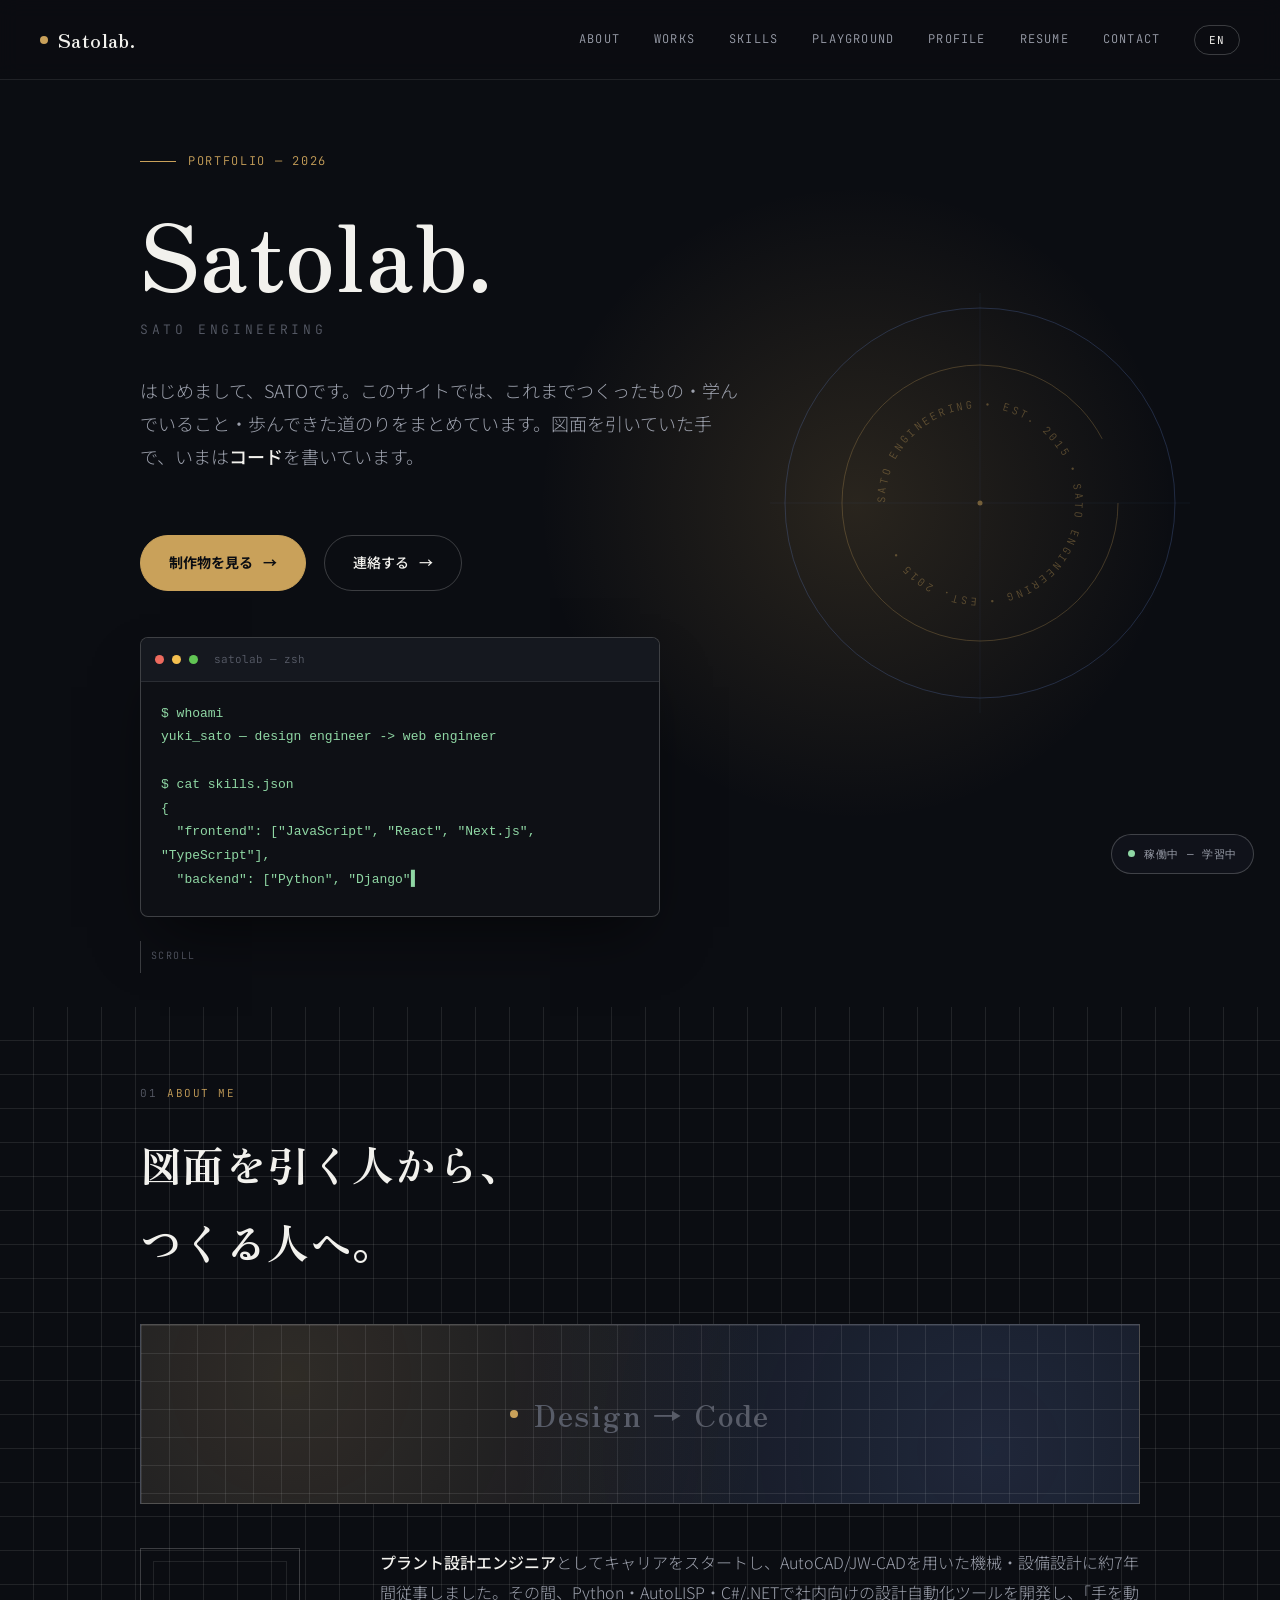
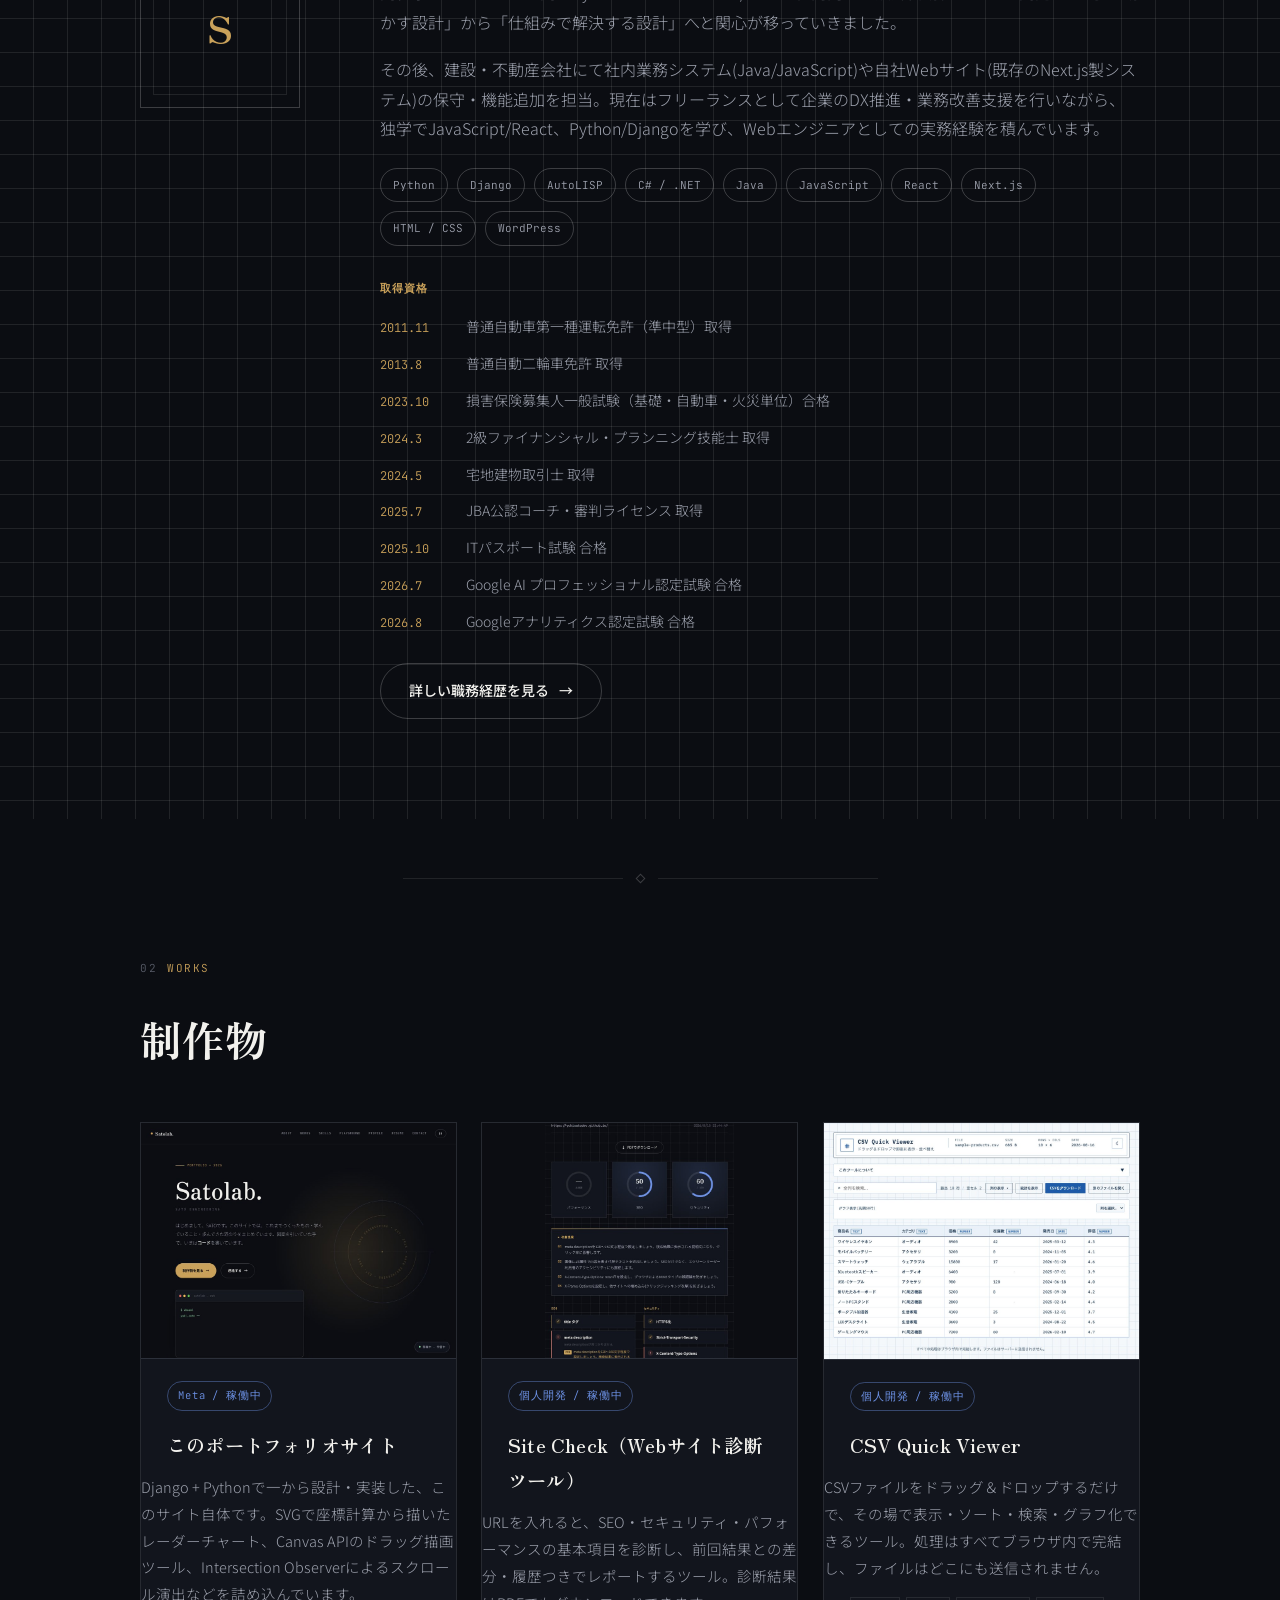
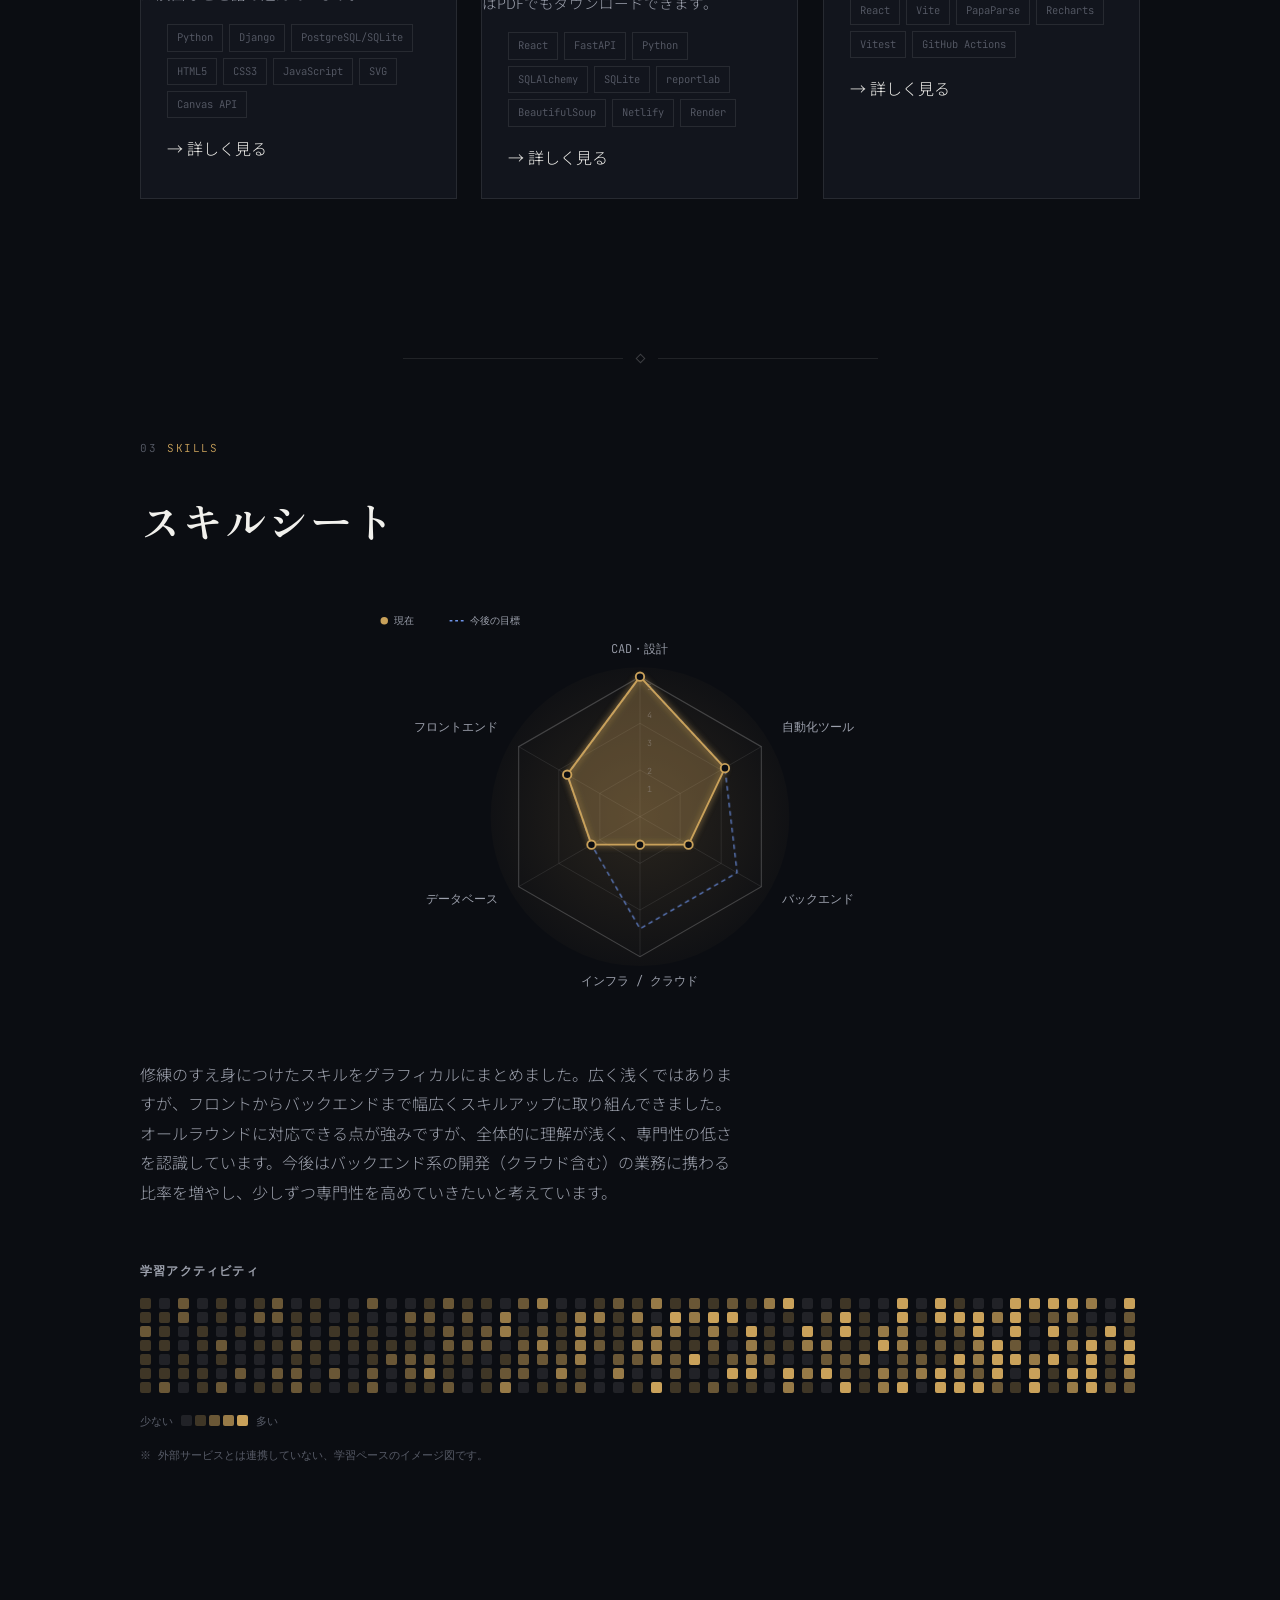
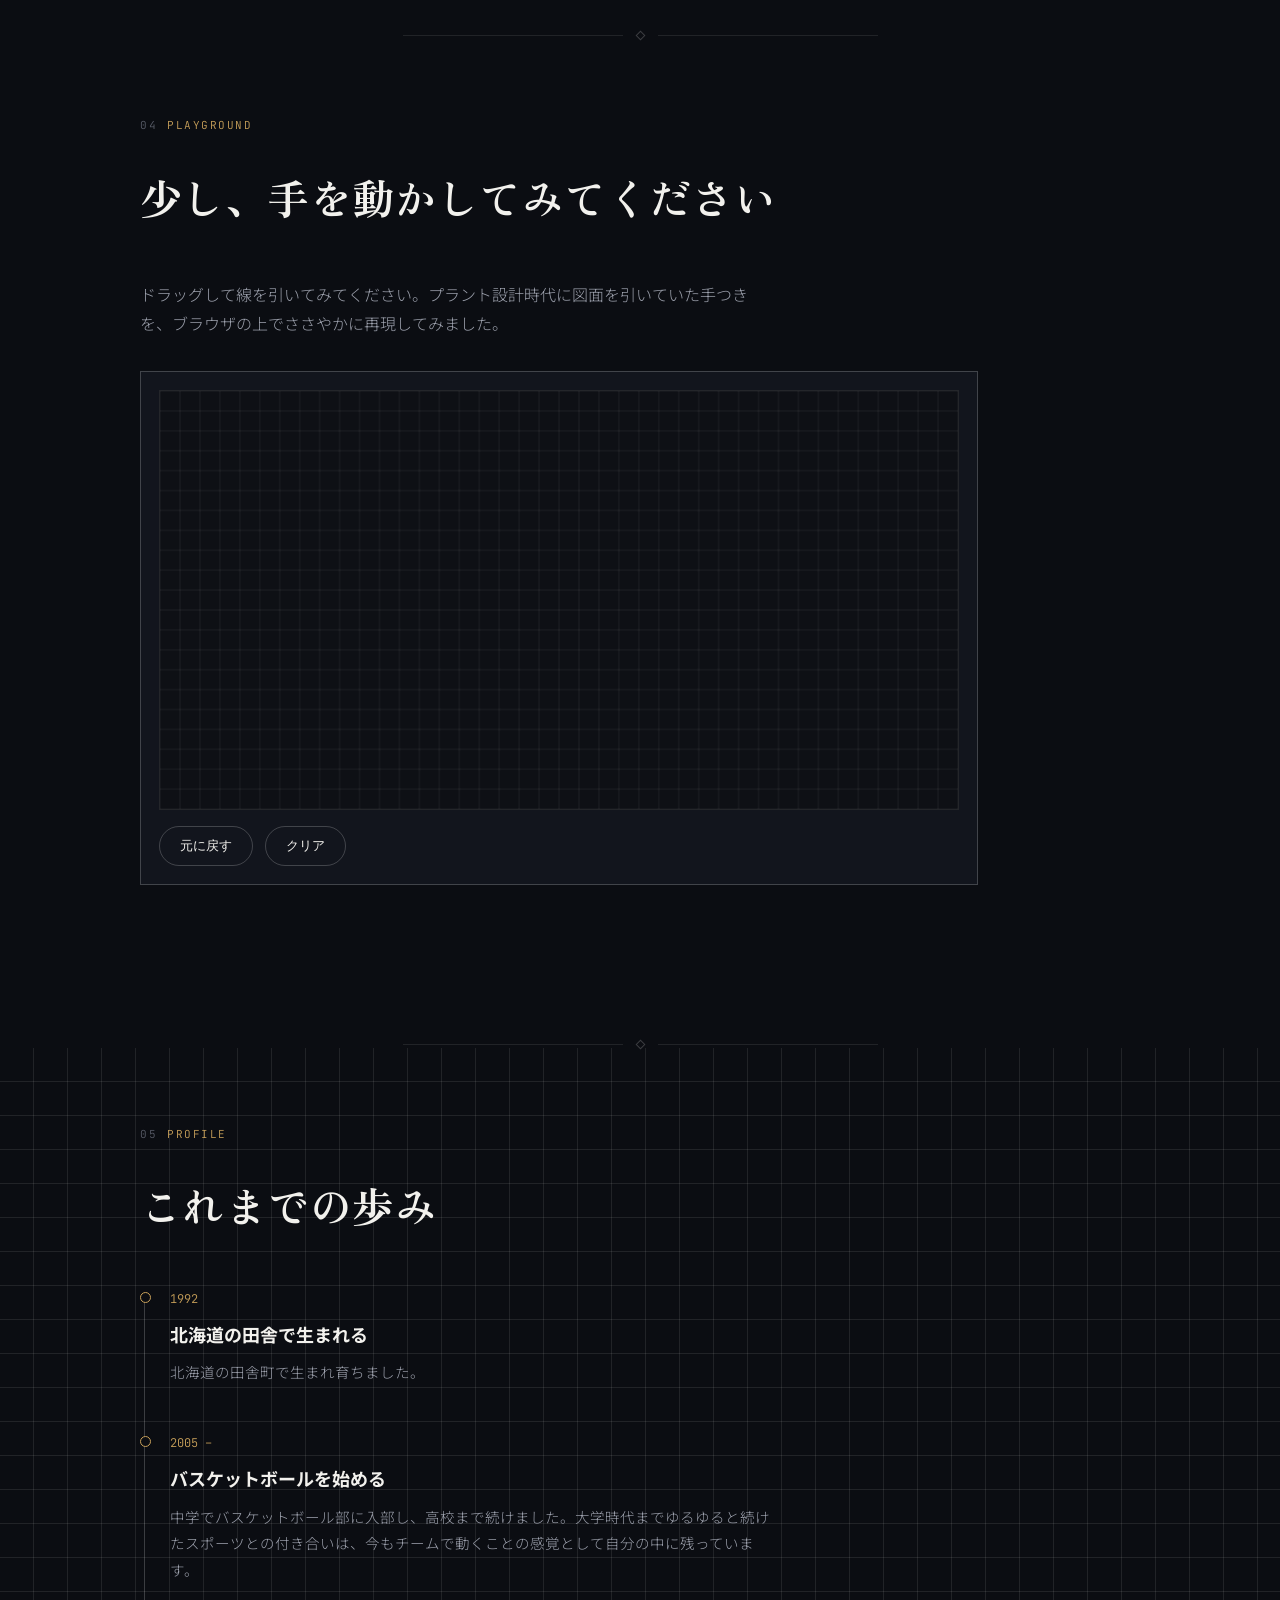
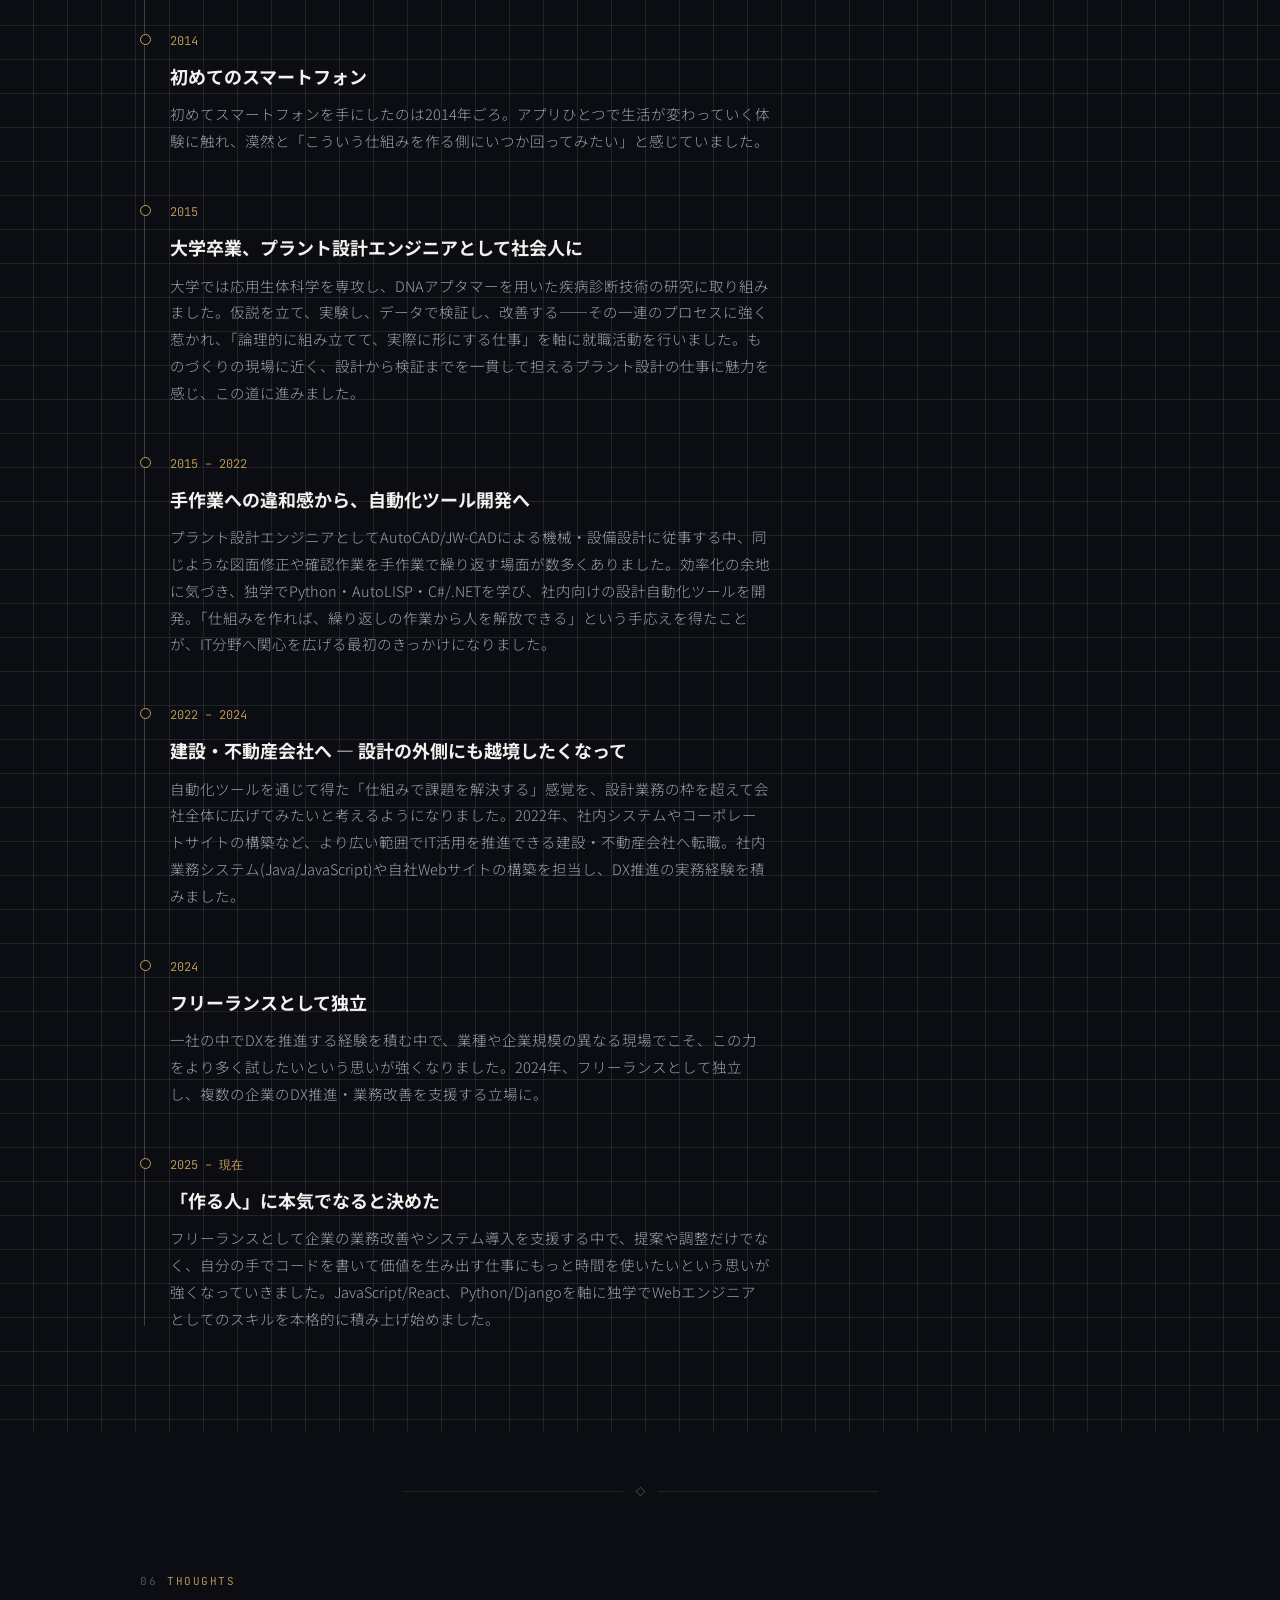
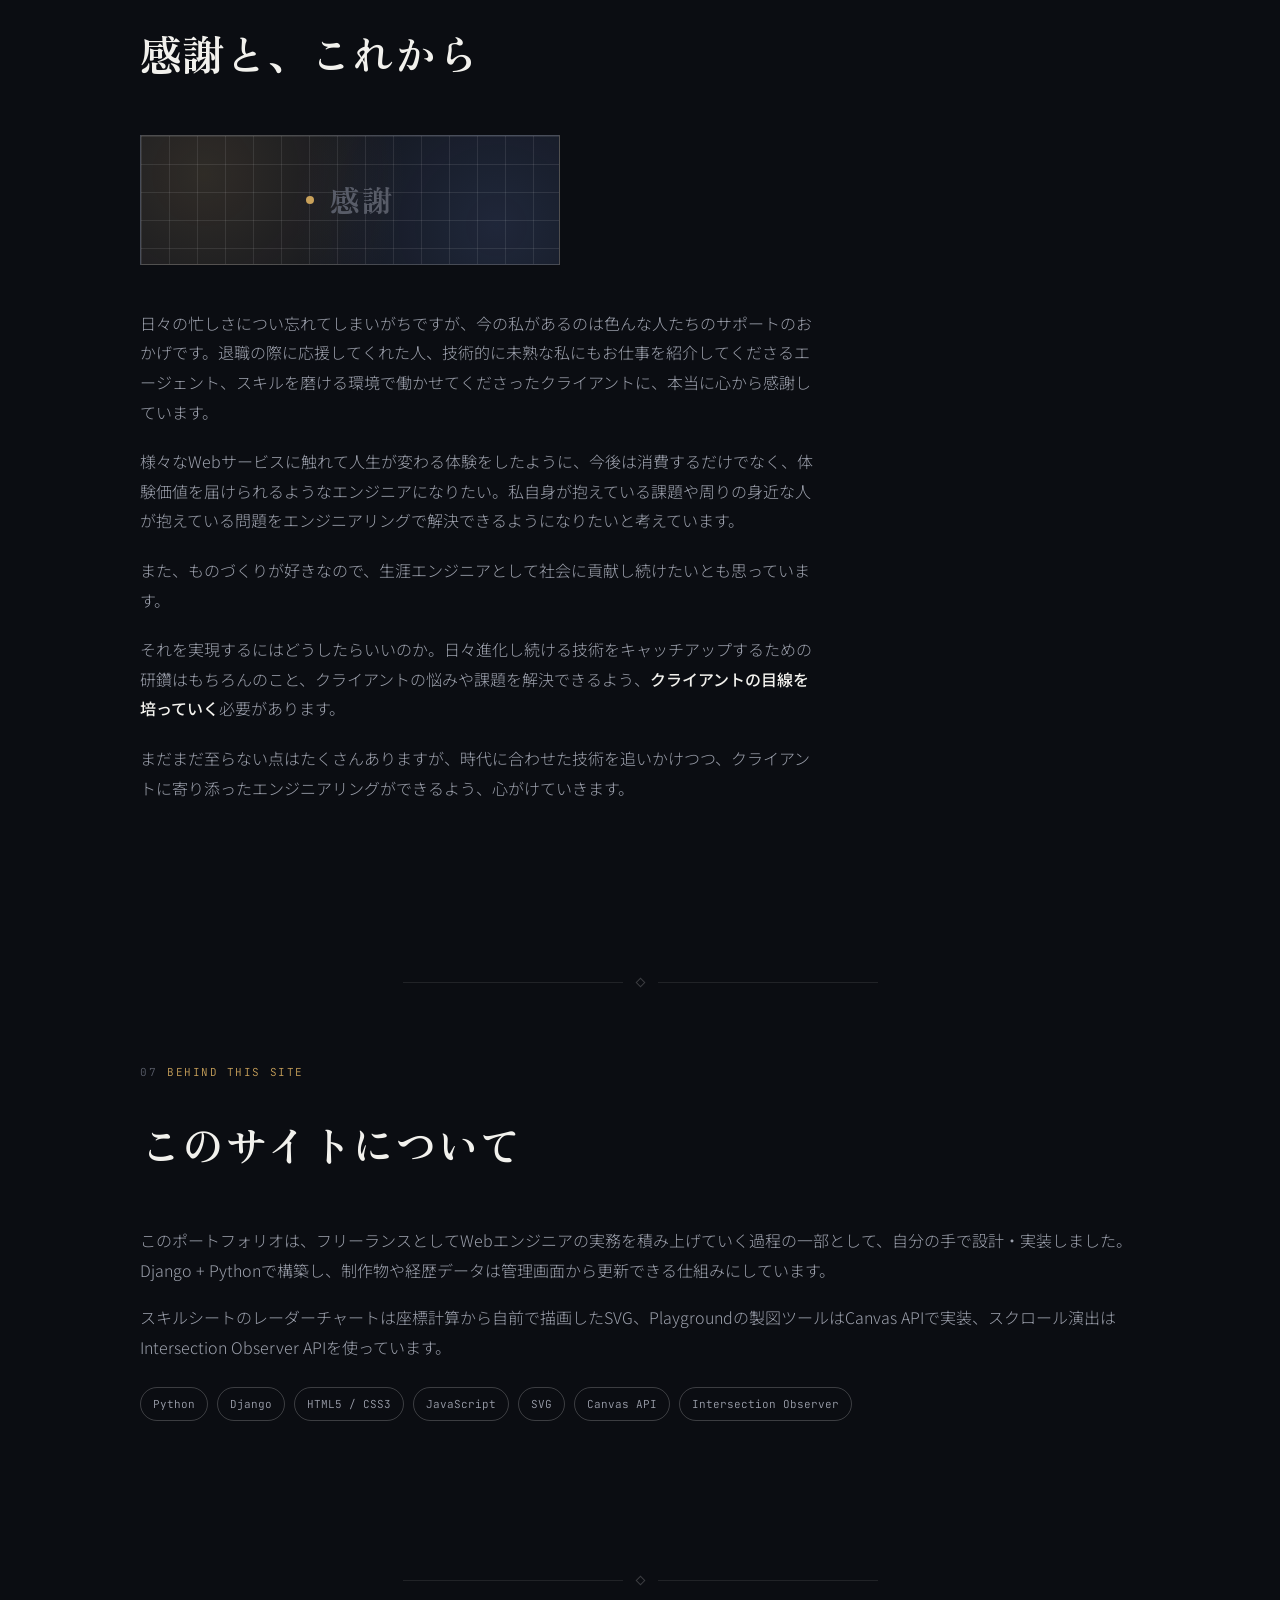
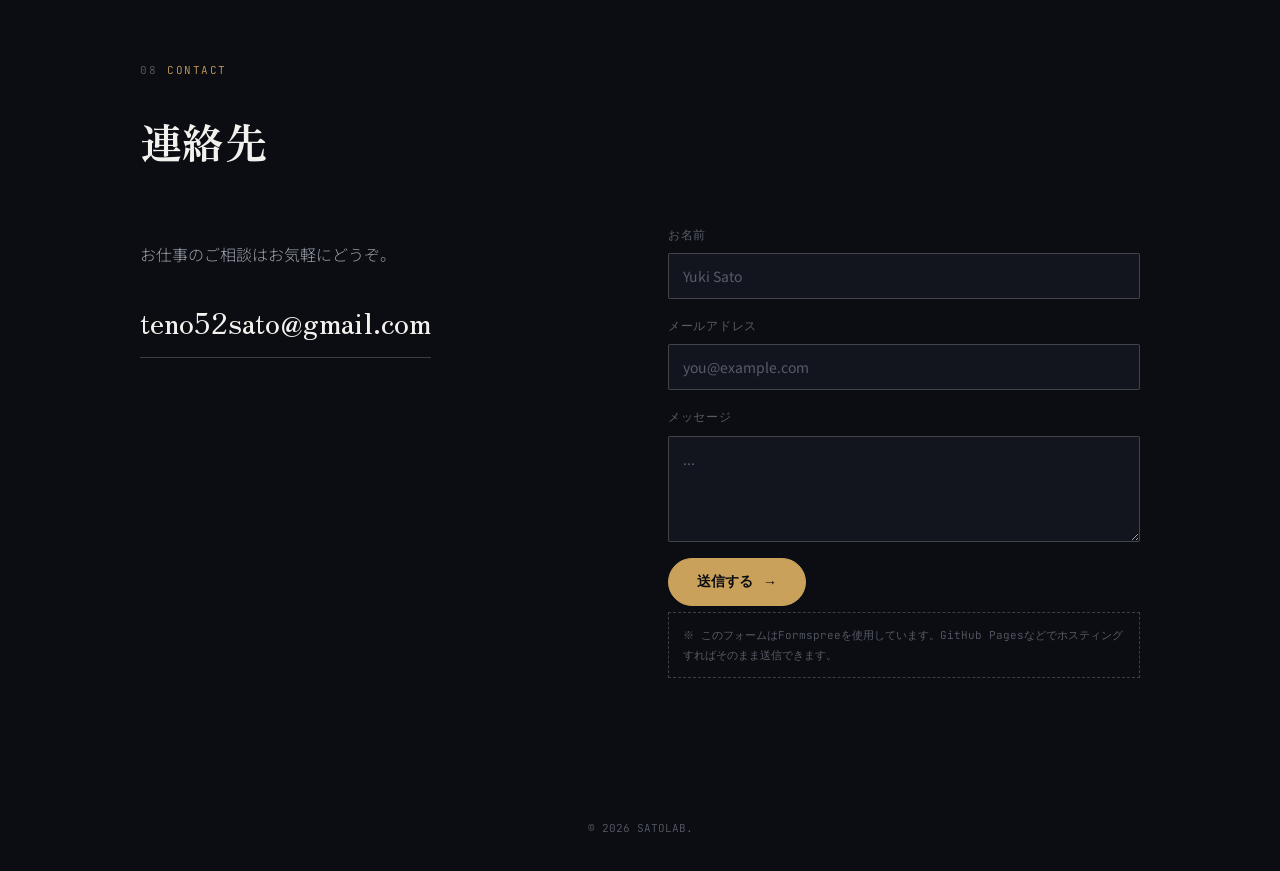
==== commit cd639ec9: "Update Mizoe Construction job details: replace WordPress site build with Next.js maintenance, add Au" ====
--- a/index.html
+++ b/index.html
@@ -77,12 +77,12 @@
       <div class="monogram">S</div>
       <div class="about-text">
         <p class="ja"><strong>プラント設計エンジニア</strong>としてキャリアをスタートし、AutoCAD/JW-CADを用いた機械・設備設計に約7年間従事しました。その間、Python・AutoLISP・C#/.NETで社内向けの設計自動化ツールを開発し、「手を動かす設計」から「仕組みで解決する設計」へと関心が移っていきました。</p>
-        <p class="ja">その後、建設・不動産会社にて社内業務システム(Java/JavaScript)や自社Webサイト(HTML/CSS/WordPress)の構築を担当。現在はフリーランスとして企業のDX推進・業務改善支援を行いながら、独学でJavaScript/React、Python/Djangoを学び、Webエンジニアとしての実務経験を積んでいます。</p>
+        <p class="ja">その後、建設・不動産会社にて社内業務システム(Java/JavaScript)や自社Webサイト(既存のNext.js製システム)の保守・機能追加を担当。現在はフリーランスとして企業のDX推進・業務改善支援を行いながら、独学でJavaScript/React、Python/Djangoを学び、Webエンジニアとしての実務経験を積んでいます。</p>
         <p class="en">Started my career as a <strong>plant design engineer</strong>, working roughly seven years on mechanical and equipment design with AutoCAD/JW-CAD. Along the way I built in-house design-automation tools with Python, AutoLISP, and C#/.NET.</p>
-        <p class="en">I later joined a construction/real-estate company, building internal business systems (Java/JavaScript) and the company website. Today I work freelance on DX consulting while teaching myself JavaScript/React and Python/Django.</p>
+        <p class="en">I later joined a construction/real-estate company, building internal business systems (Java/JavaScript) and maintaining/extending the company's existing Next.js website. Today I work freelance on DX consulting while teaching myself JavaScript/React and Python/Django.</p>
         <div class="tag-row">
           <span class="tag">Python</span><span class="tag">Django</span><span class="tag">AutoLISP</span><span class="tag">C# / .NET</span>
-          <span class="tag">Java</span><span class="tag">JavaScript</span><span class="tag">React</span>
+          <span class="tag">Java</span><span class="tag">JavaScript</span><span class="tag">React</span><span class="tag">Next.js</span>
           <span class="tag">HTML / CSS</span><span class="tag">WordPress</span>
         </div>
         <h4 class="modal-subhead" style="margin-top:32px;"><span class="ja">取得資格</span><span class="en">Qualifications</span></h4>
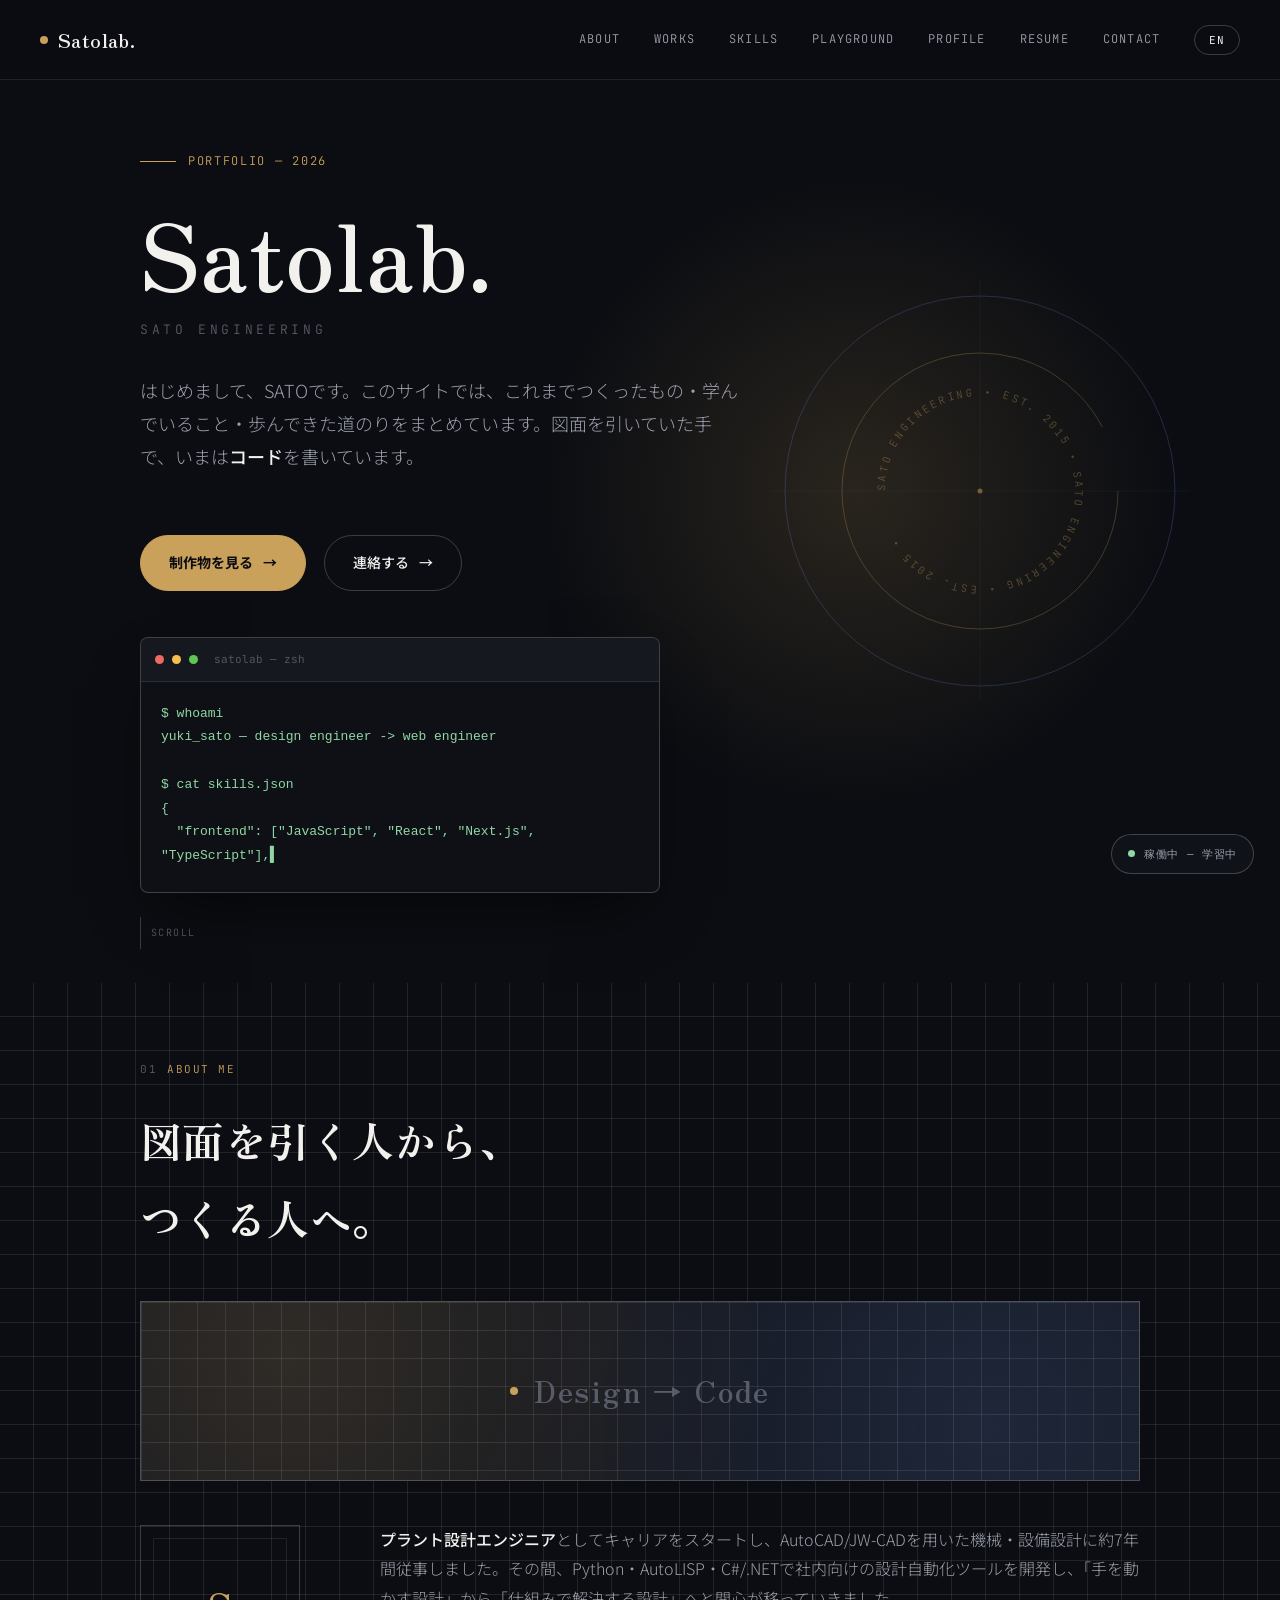
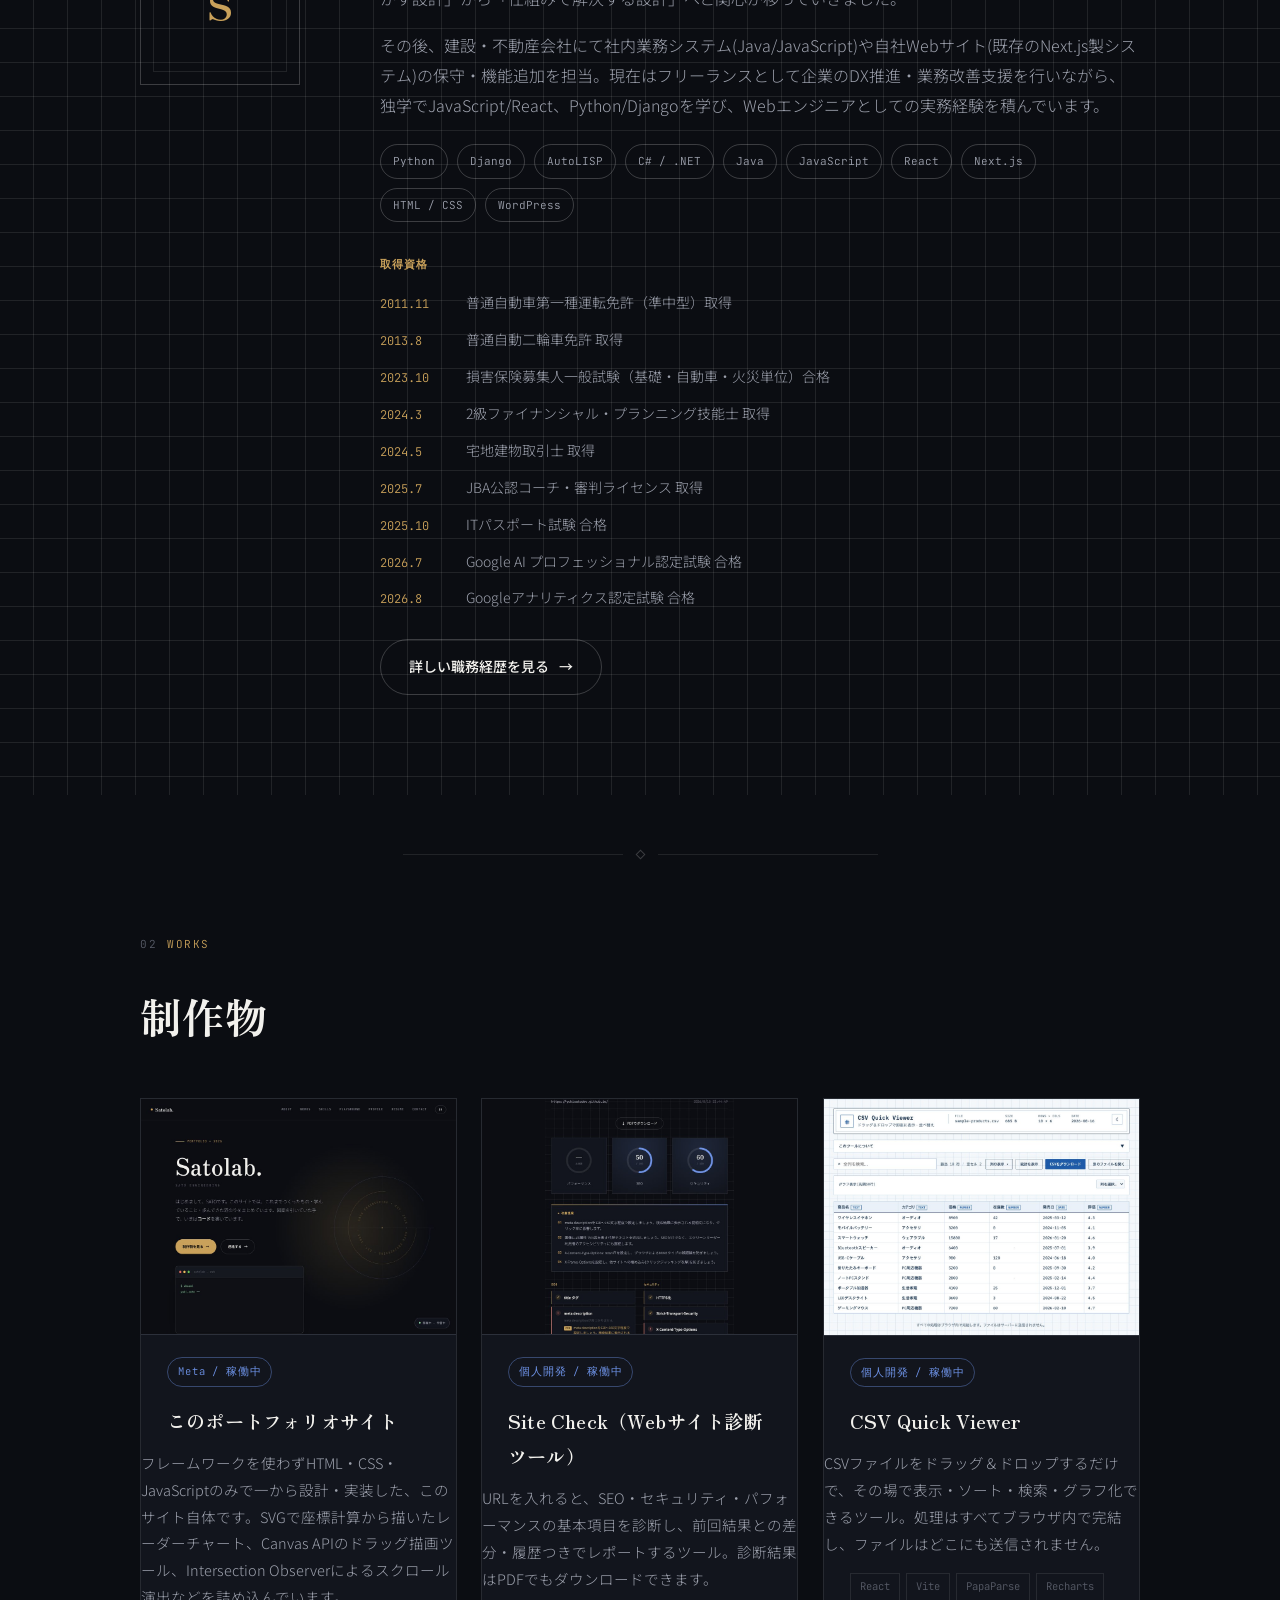
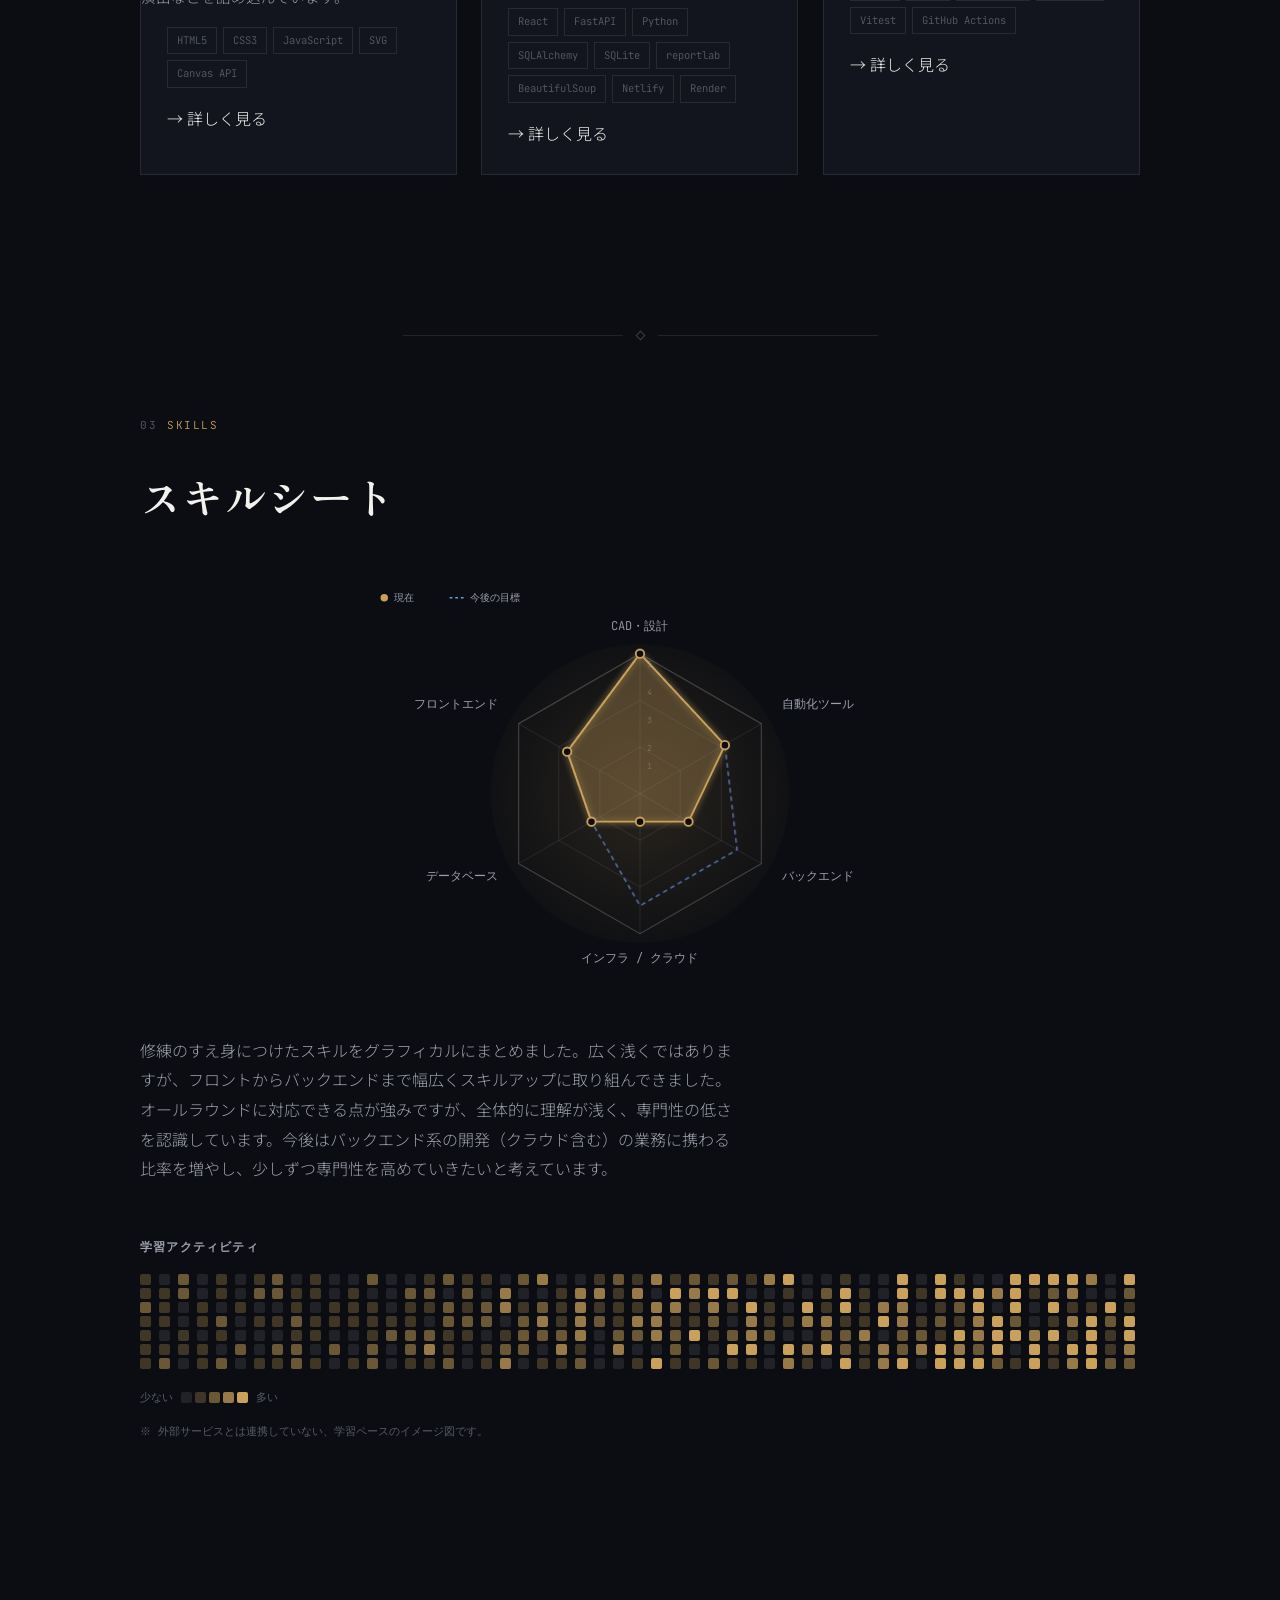
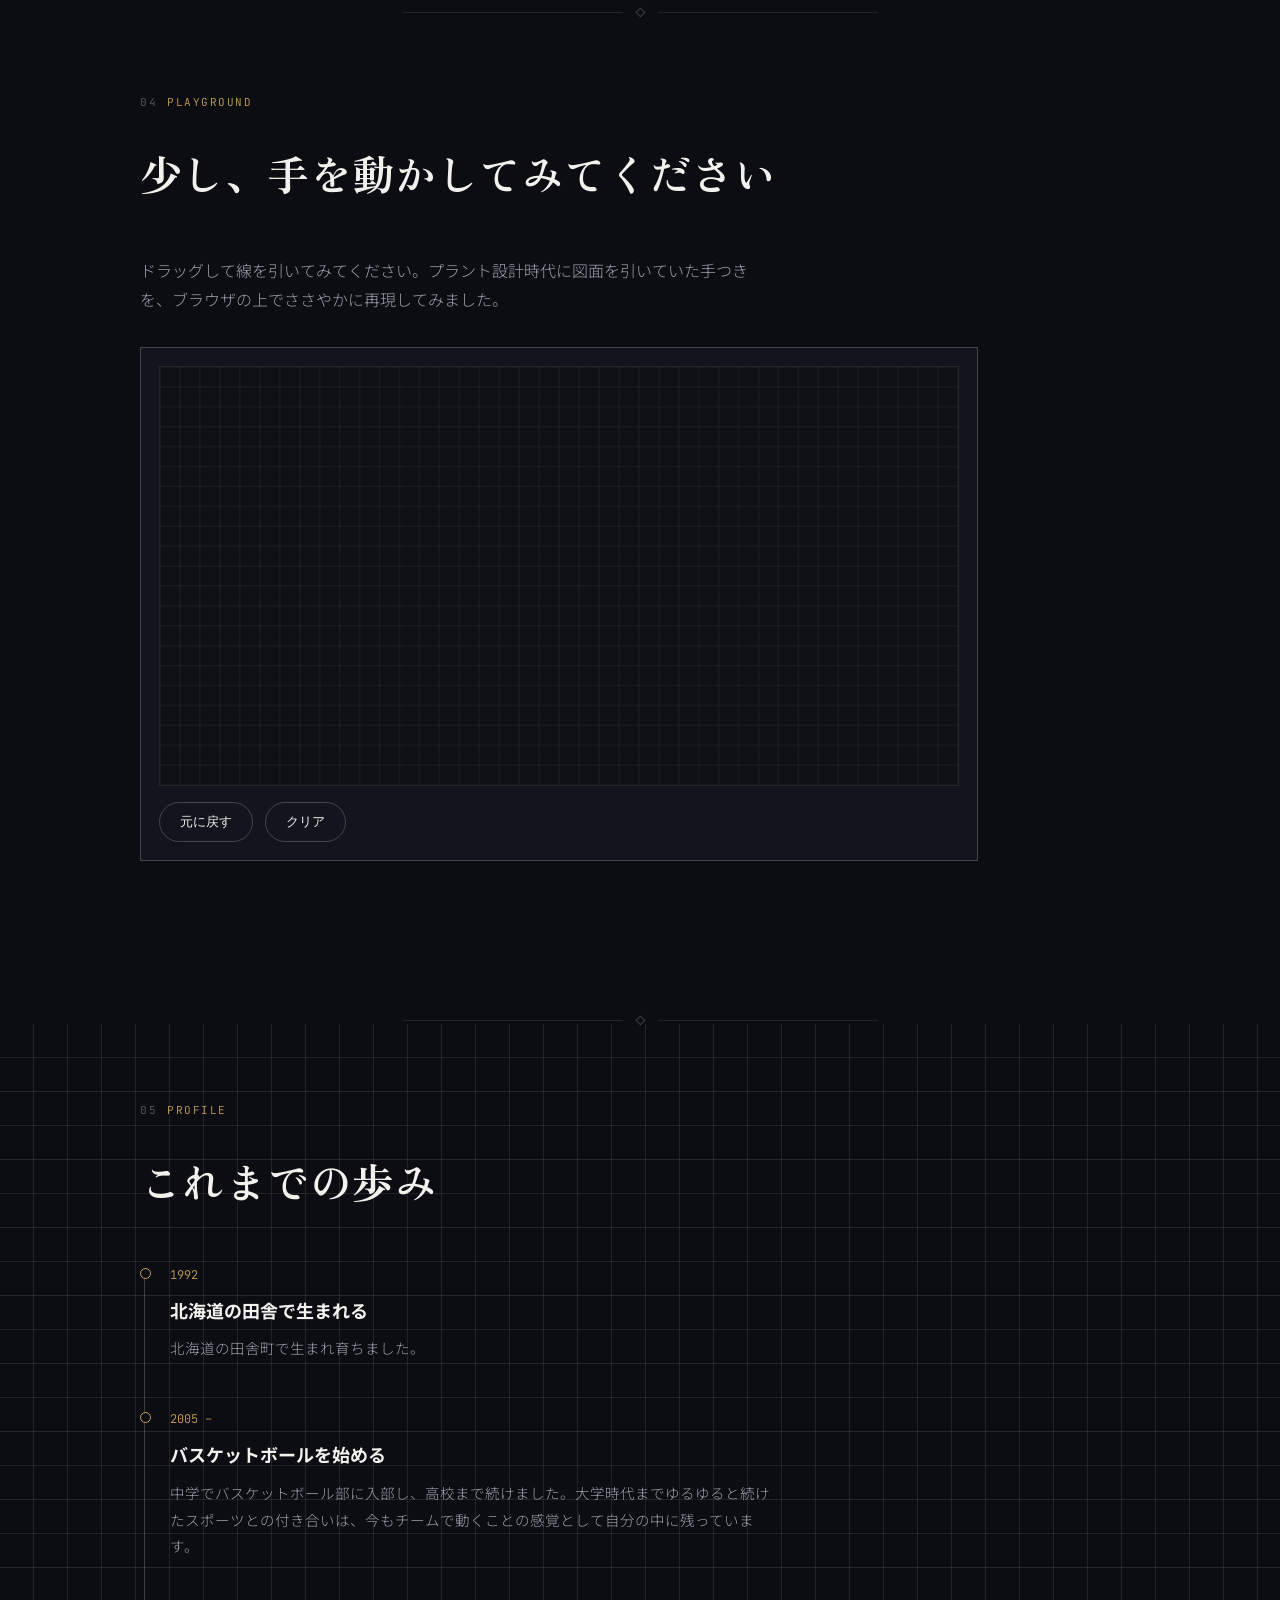
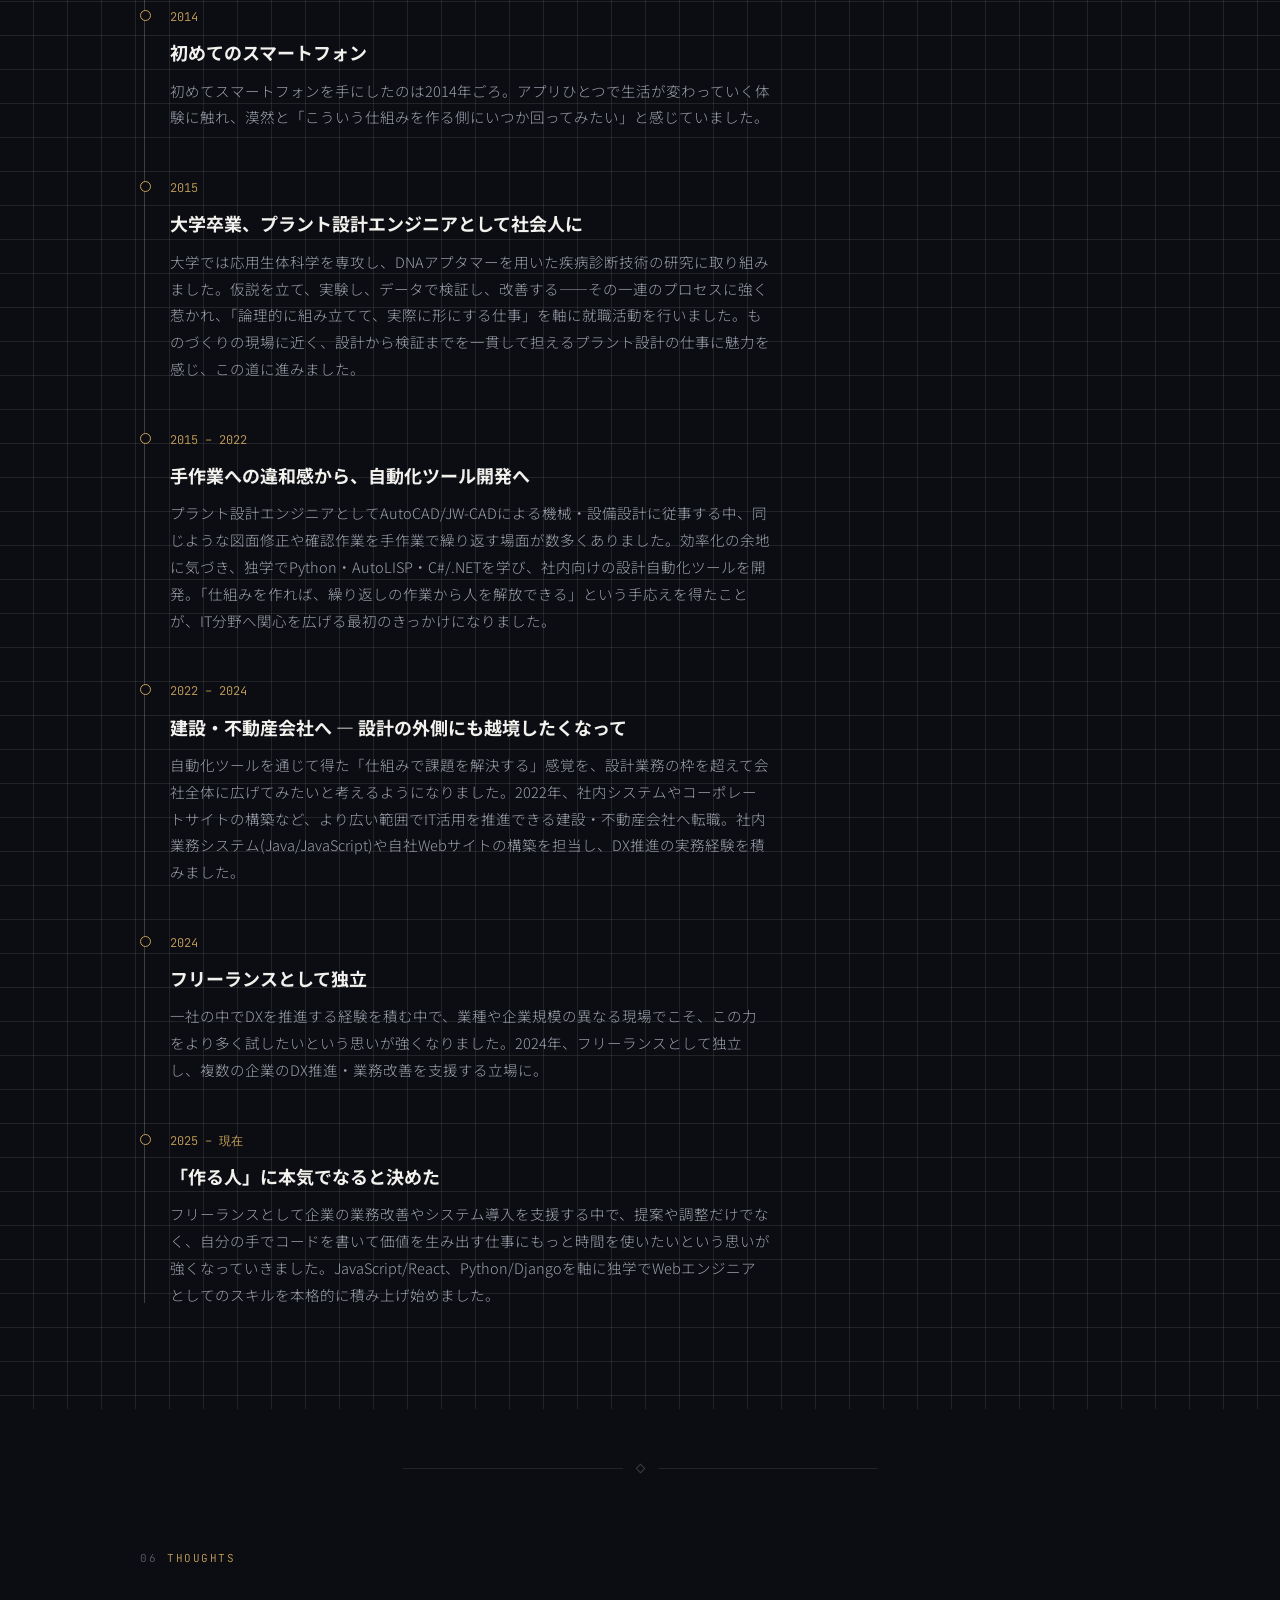
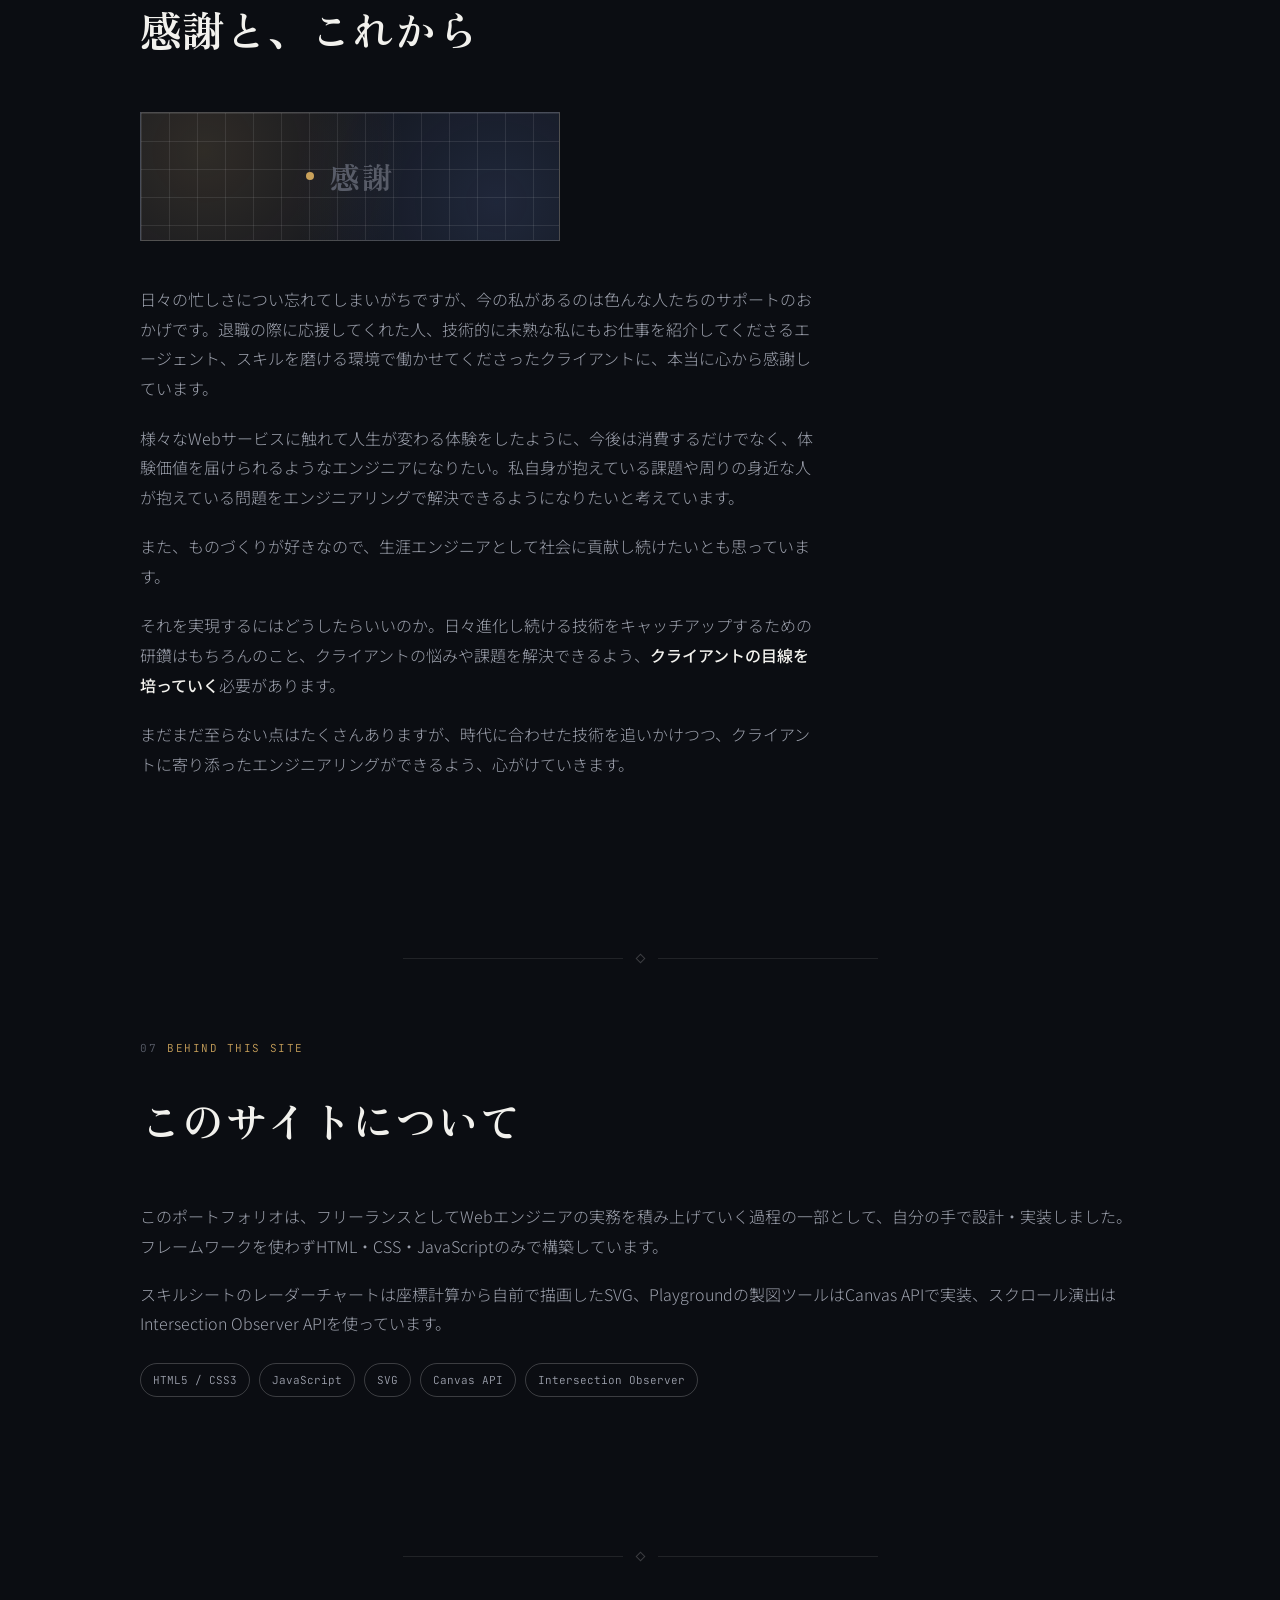
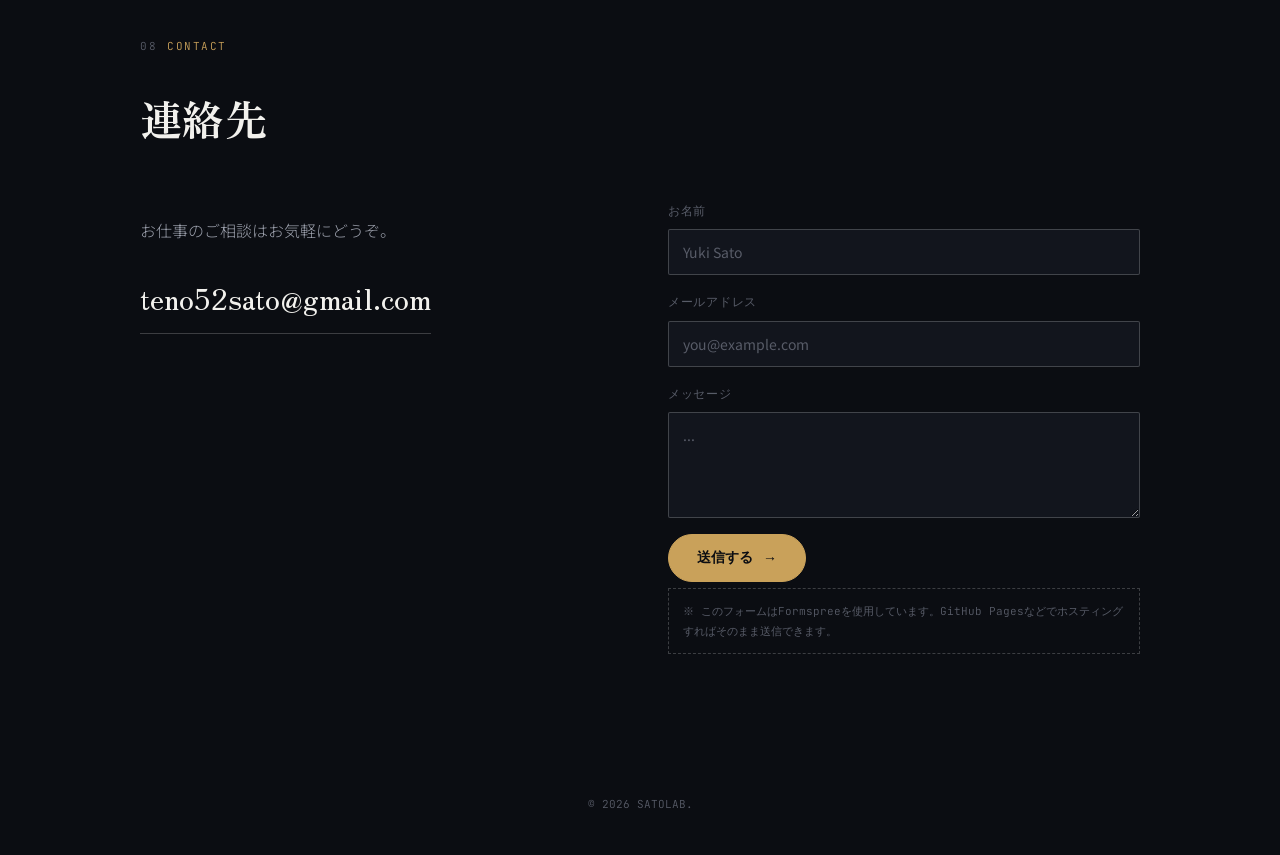
==== commit 3feae83e: "Fix portfolio site description: correct false Django/Python + admin-panel claims to actual HTML/CSS/" ====
--- a/index.html
+++ b/index.html
@@ -128,9 +128,9 @@
         </div>
         <span class="badge"><span class="ja">Meta / 稼働中</span><span class="en">Meta / Live</span></span>
         <h3><span class="ja">このポートフォリオサイト</span><span class="en">This Portfolio Site</span></h3>
-        <p class="ja">Django + Pythonで一から設計・実装した、このサイト自体です。SVGで座標計算から描いたレーダーチャート、Canvas APIのドラッグ描画ツール、Intersection Observerによるスクロール演出などを詰め込んでいます。</p>
-        <p class="en">This very site — designed and built from scratch with Django + Python. It includes a hand-computed SVG radar chart, a drag-to-draw tool on the Canvas API, and scroll effects via Intersection Observer.</p>
-        <div class="stack"><span>Python</span><span>Django</span><span>PostgreSQL/SQLite</span><span>HTML5</span><span>CSS3</span><span>JavaScript</span><span>SVG</span><span>Canvas API</span></div>
+        <p class="ja">フレームワークを使わずHTML・CSS・JavaScriptのみで一から設計・実装した、このサイト自体です。SVGで座標計算から描いたレーダーチャート、Canvas APIのドラッグ描画ツール、Intersection Observerによるスクロール演出などを詰め込んでいます。</p>
+        <p class="en">This very site — designed and built from scratch with plain HTML, CSS, and JavaScript, no framework. It includes a hand-computed SVG radar chart, a drag-to-draw tool on the Canvas API, and scroll effects via Intersection Observer.</p>
+        <div class="stack"><span>HTML5</span><span>CSS3</span><span>JavaScript</span><span>SVG</span><span>Canvas API</span></div>
         <div class="links"><span class="ja">→ 詳しく見る</span><span class="en">→ View details</span></div>
       </div>
       
@@ -172,10 +172,10 @@
     <button class="modal-close" type="button" aria-label="Close">×</button>
     <div class="eyebrow" style="margin-bottom:14px;"><span class="ja">制作物 01</span><span class="en">WORK 01</span></div>
     <h3 class="modal-title" id="modalWork1Title"><span class="ja">このポートフォリオサイト</span><span class="en">This Portfolio Site</span></h3>
-    <p class="modal-desc ja">このWebサイト自体が制作物です。Django + Pythonで構築し、制作物・資格・経歴のデータは管理画面から更新できる仕組みにしています。SVGで座標計算から描いたレーダーチャート、Canvas APIで実装したドラッグ描画ツール、Intersection Observerによるスクロール演出などを詰め込んでいます。</p><p class="modal-desc ja">取り入れたい機能はまだいくつかありますが、まずは自分の手で一通り動くところまで仕上げました。</p>
-    <p class="modal-desc en">This website itself is the work. Built with Django + Python, with works, qualifications, and career data manageable through the admin panel. It includes a hand-computed SVG radar chart, a drag-to-draw tool on the Canvas API, and scroll effects powered by Intersection Observer.</p><p class="modal-desc en">There&#x27;s still more I&#x27;d like to add, but for now I&#x27;ve taken it all the way to something that actually works, end to end.</p>
+    <p class="modal-desc ja">このWebサイト自体が制作物です。フレームワークを使わずHTML・CSS・JavaScriptのみで構築しました。SVGで座標計算から描いたレーダーチャート、Canvas APIで実装したドラッグ描画ツール、Intersection Observerによるスクロール演出などを詰め込んでいます。</p><p class="modal-desc ja">取り入れたい機能はまだいくつかありますが、まずは自分の手で一通り動くところまで仕上げました。</p>
+    <p class="modal-desc en">This website itself is the work. Built with plain HTML, CSS, and JavaScript, no framework. It includes a hand-computed SVG radar chart, a drag-to-draw tool on the Canvas API, and scroll effects powered by Intersection Observer.</p><p class="modal-desc en">There&#x27;s still more I&#x27;d like to add, but for now I&#x27;ve taken it all the way to something that actually works, end to end.</p>
     <h4 class="modal-subhead"><span class="ja">使用言語など</span><span class="en">Stack</span></h4>
-    <p class="modal-stack">Python, Django, PostgreSQL/SQLite, HTML5, CSS3, JavaScript, SVG, Canvas API</p>
+    <p class="modal-stack">HTML5, CSS3, JavaScript, SVG, Canvas API</p>
     
   </div>
 </div>
@@ -421,12 +421,11 @@
     <h2 class="sec-title reveal"><span class="ja">このサイトについて</span><span class="en">How this site was built</span></h2>
     <div class="about-grid reveal" style="grid-template-columns:1fr;">
       <div class="about-text">
-        <p class="ja">このポートフォリオは、フリーランスとしてWebエンジニアの実務を積み上げていく過程の一部として、自分の手で設計・実装しました。Django + Pythonで構築し、制作物や経歴データは管理画面から更新できる仕組みにしています。</p>
+        <p class="ja">このポートフォリオは、フリーランスとしてWebエンジニアの実務を積み上げていく過程の一部として、自分の手で設計・実装しました。フレームワークを使わずHTML・CSS・JavaScriptのみで構築しています。</p>
         <p class="ja">スキルシートのレーダーチャートは座標計算から自前で描画したSVG、Playgroundの製図ツールはCanvas APIで実装、スクロール演出はIntersection Observer APIを使っています。</p>
-        <p class="en">I designed and built this portfolio myself, as part of the process of building real, hands-on experience as a freelance web engineer. Built with Django + Python, with works and career data manageable through the admin panel.</p>
+        <p class="en">I designed and built this portfolio myself, as part of the process of building real, hands-on experience as a freelance web engineer. Built with plain HTML, CSS, and JavaScript, no framework.</p>
         <p class="en">The skill radar chart is hand-computed SVG, the Playground tool runs on the Canvas API, and scroll reveals use the Intersection Observer API.</p>
         <div class="tag-row">
-          <span class="tag">Python</span><span class="tag">Django</span>
           <span class="tag">HTML5 / CSS3</span><span class="tag">JavaScript</span>
           <span class="tag">SVG</span><span class="tag">Canvas API</span><span class="tag">Intersection Observer</span>
         </div>
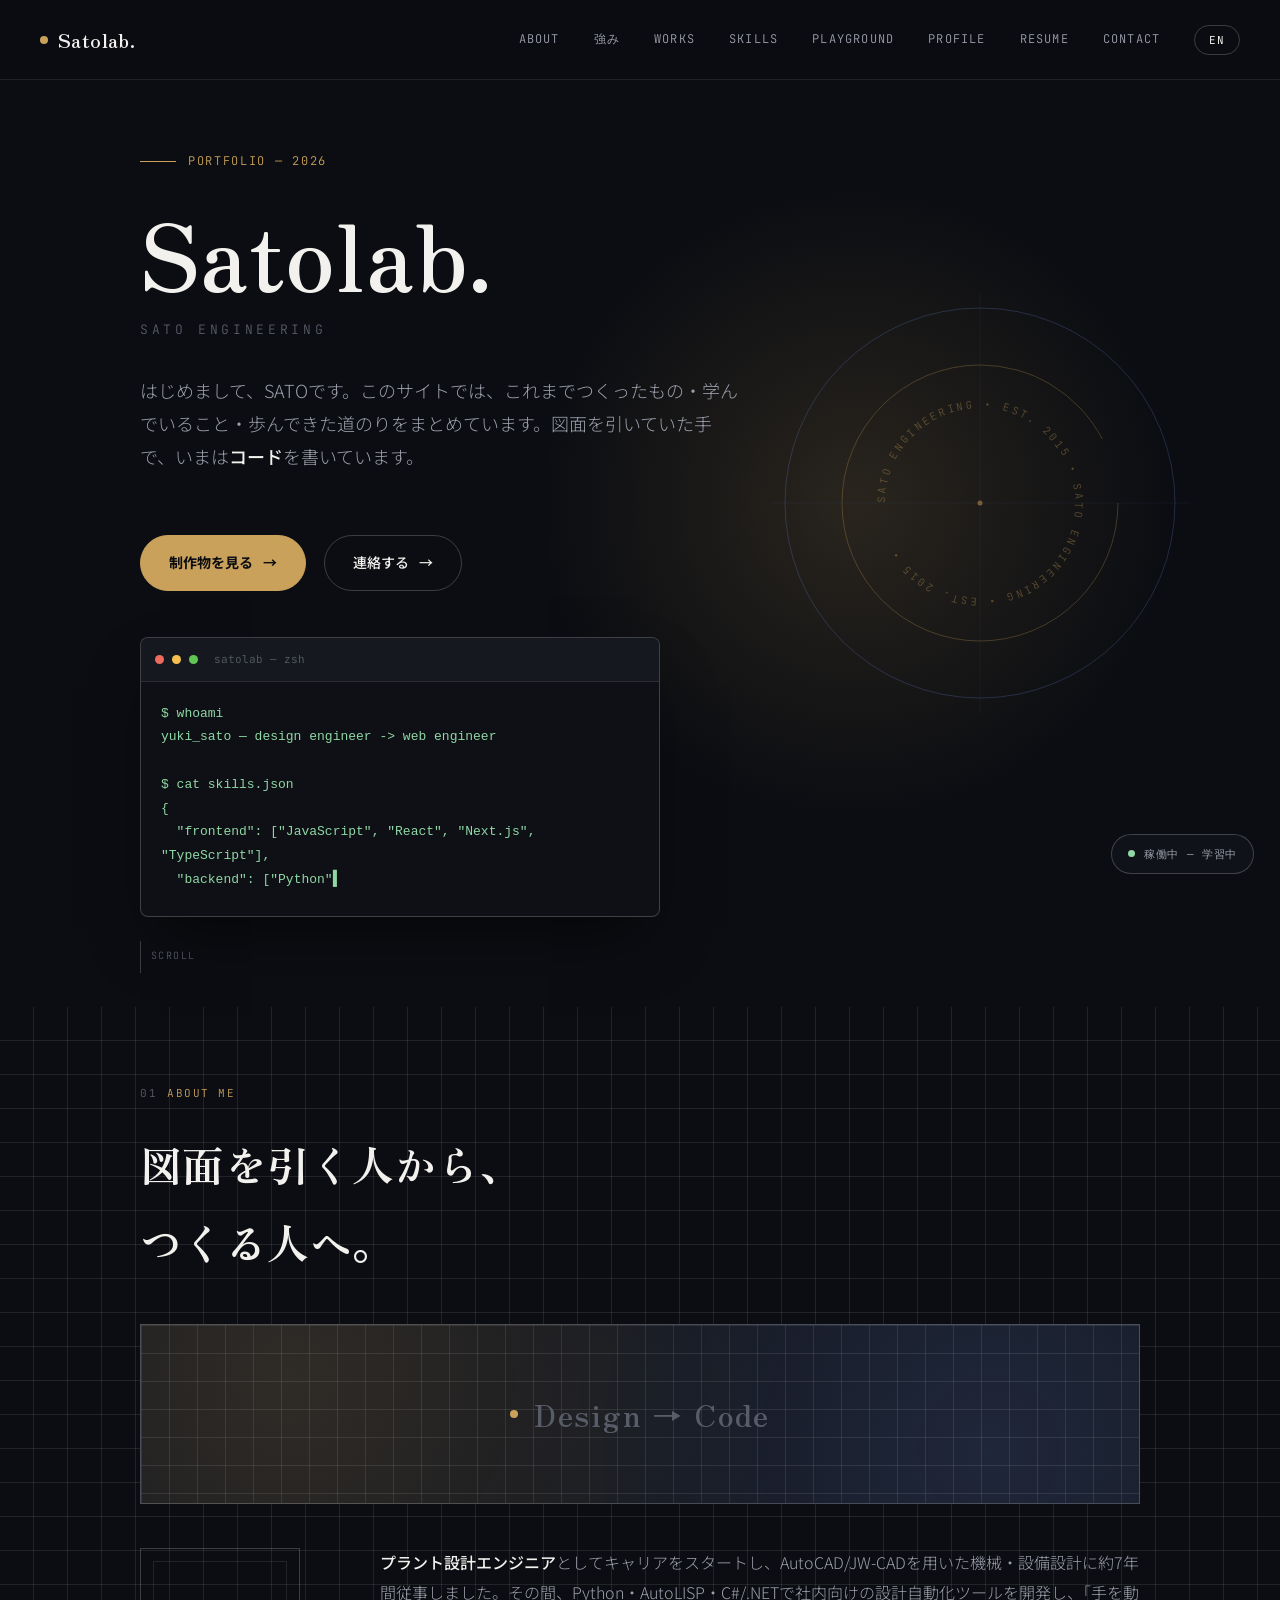
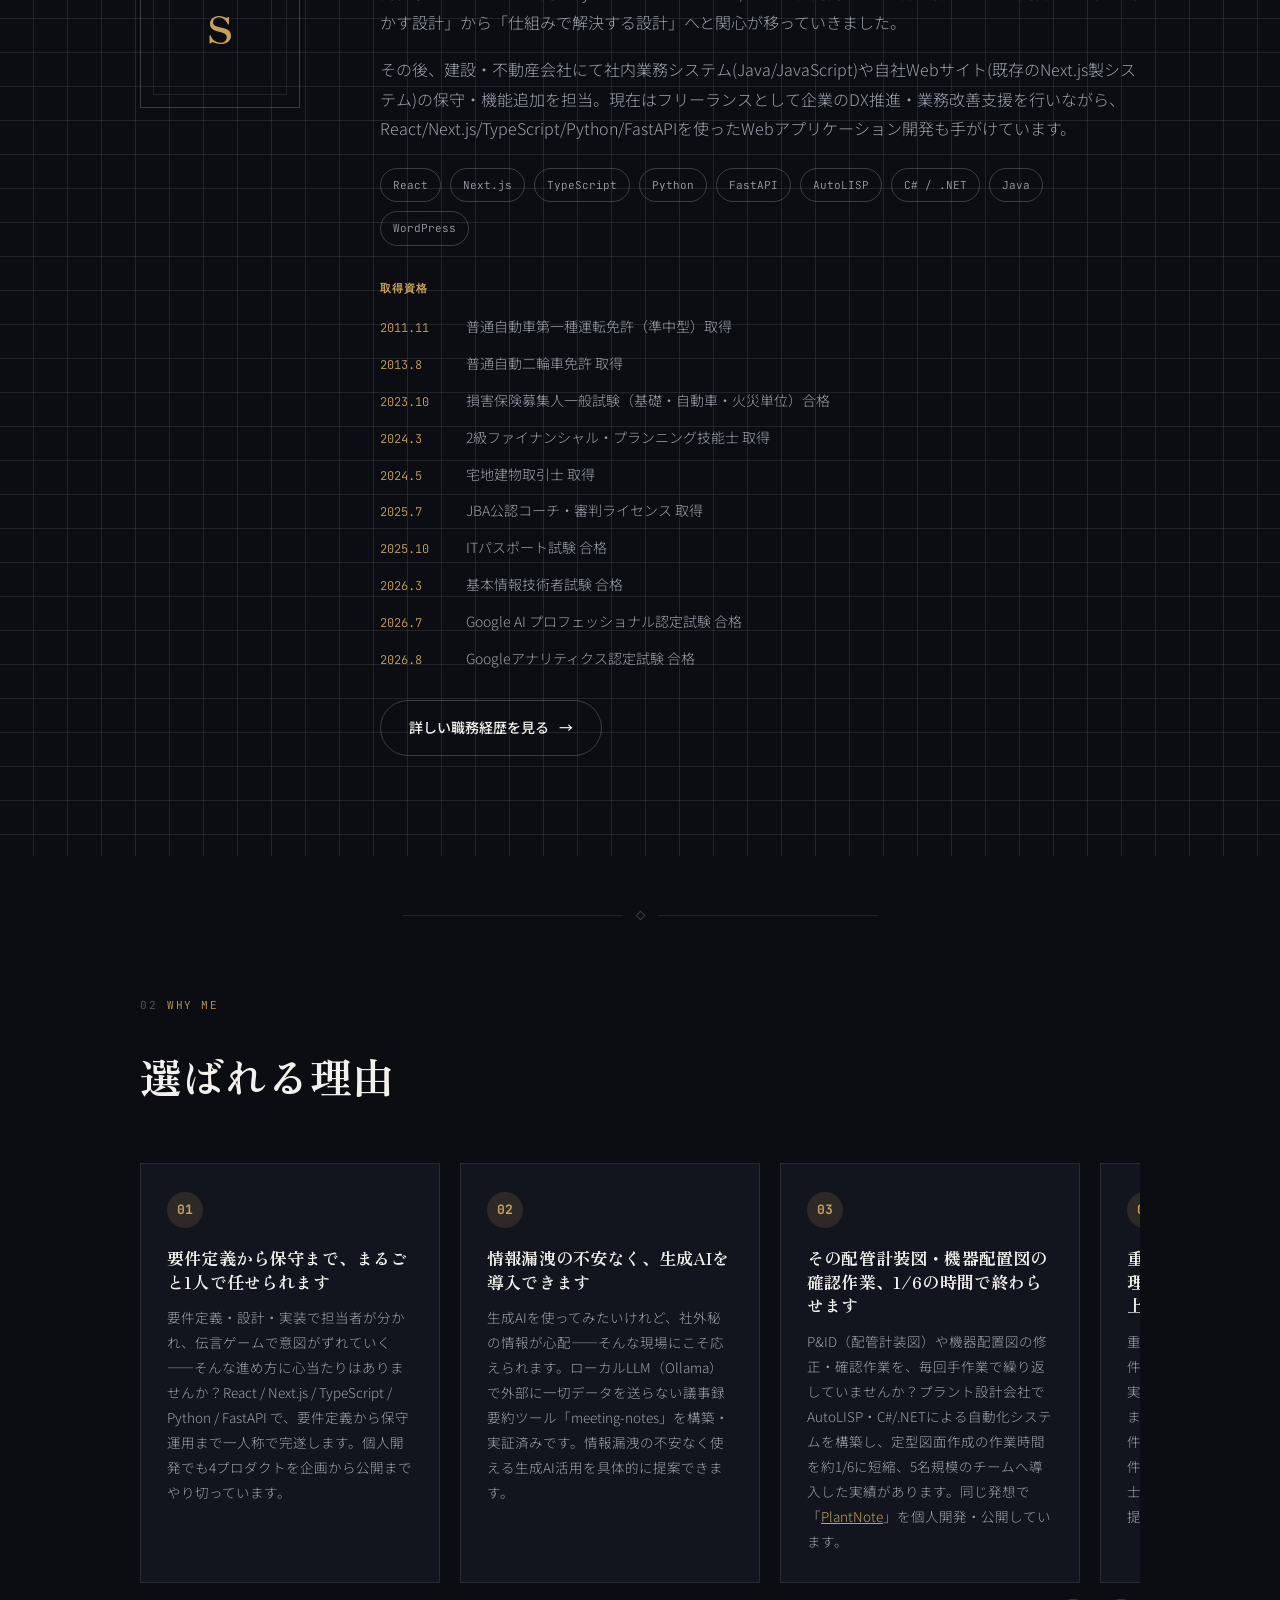
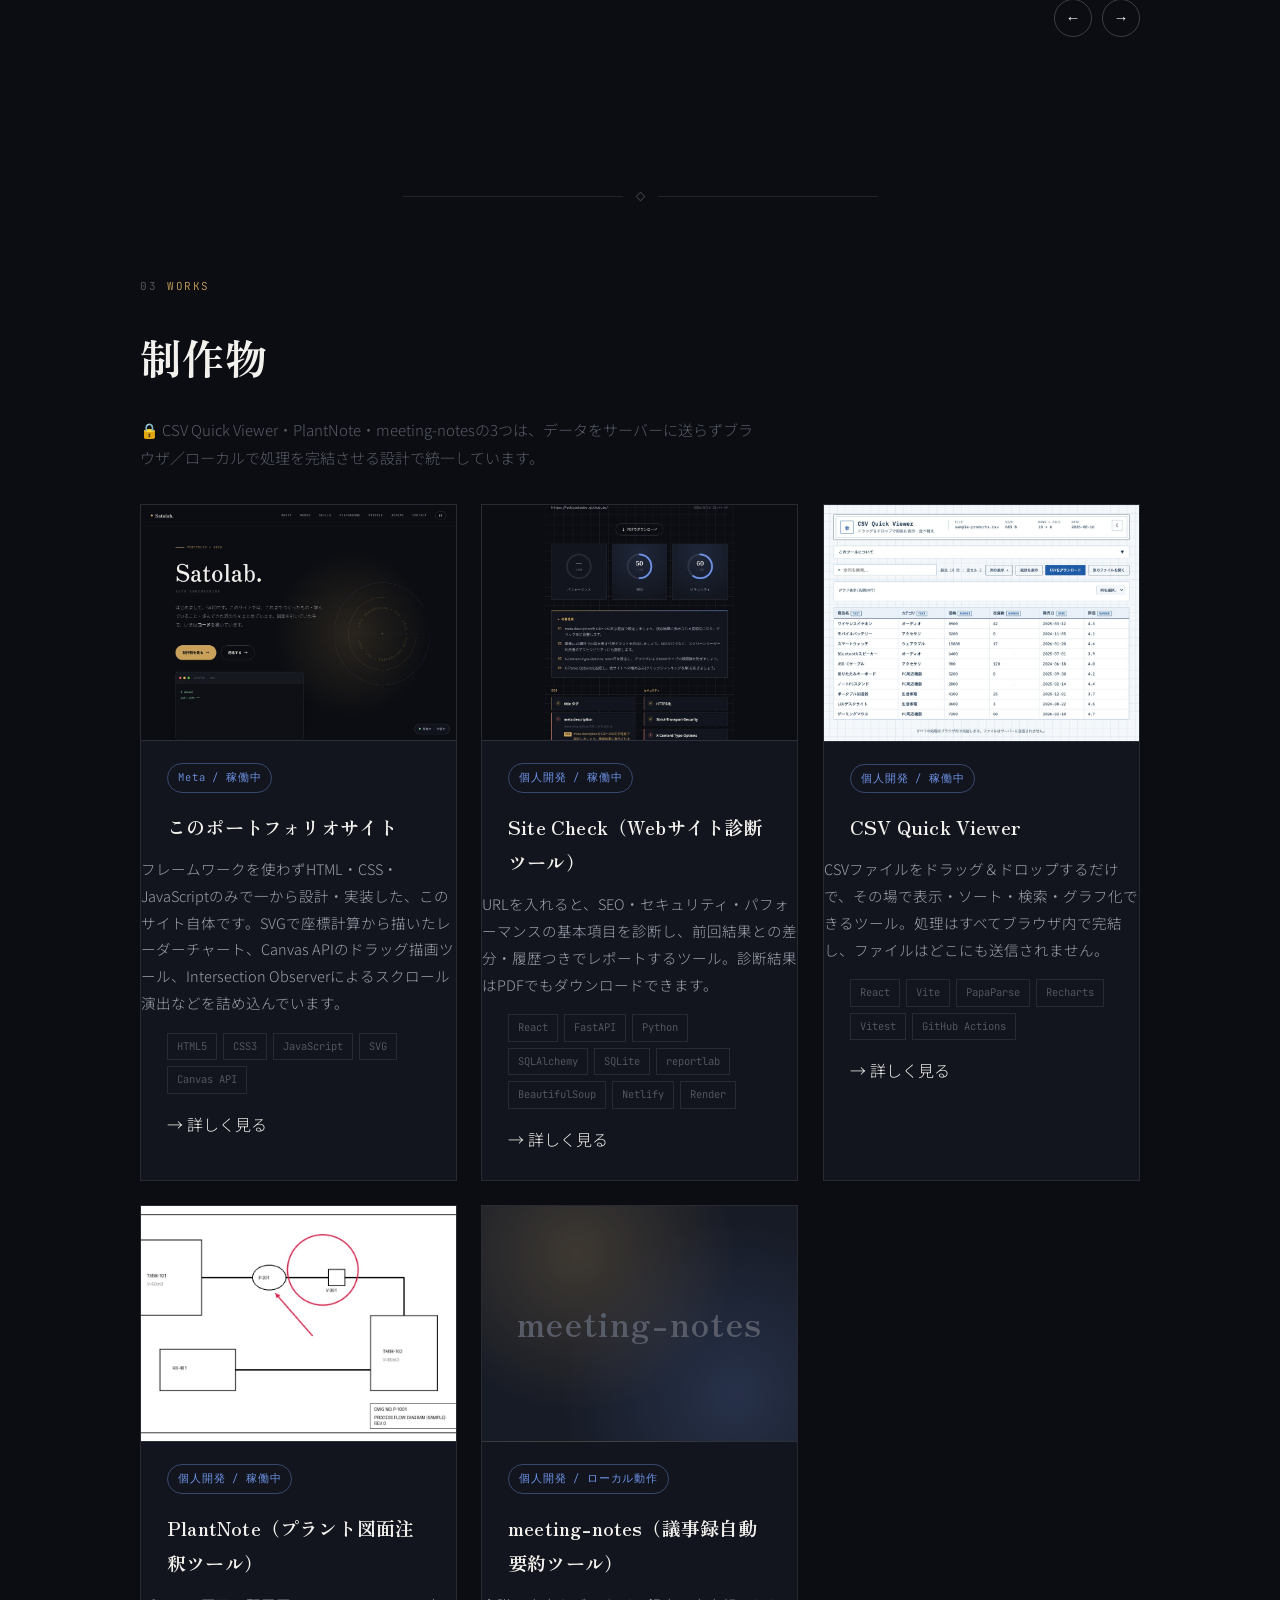
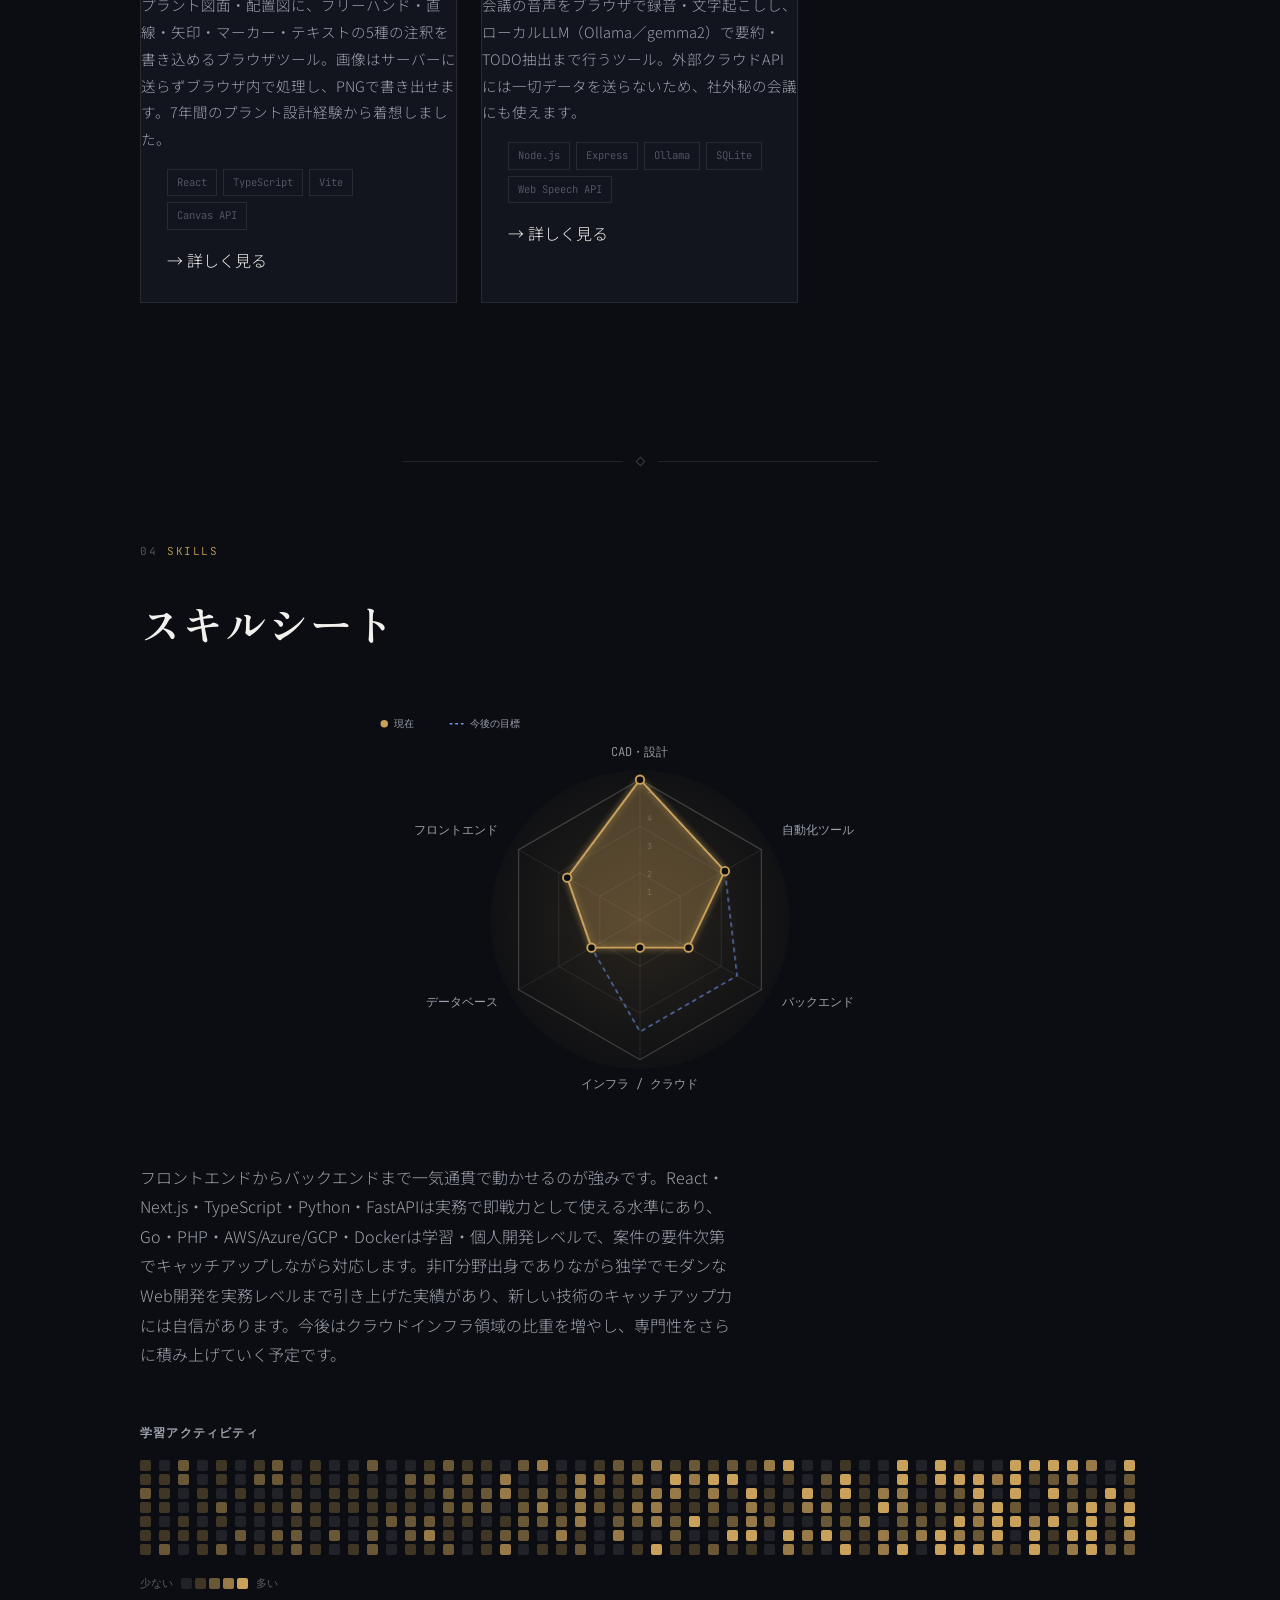
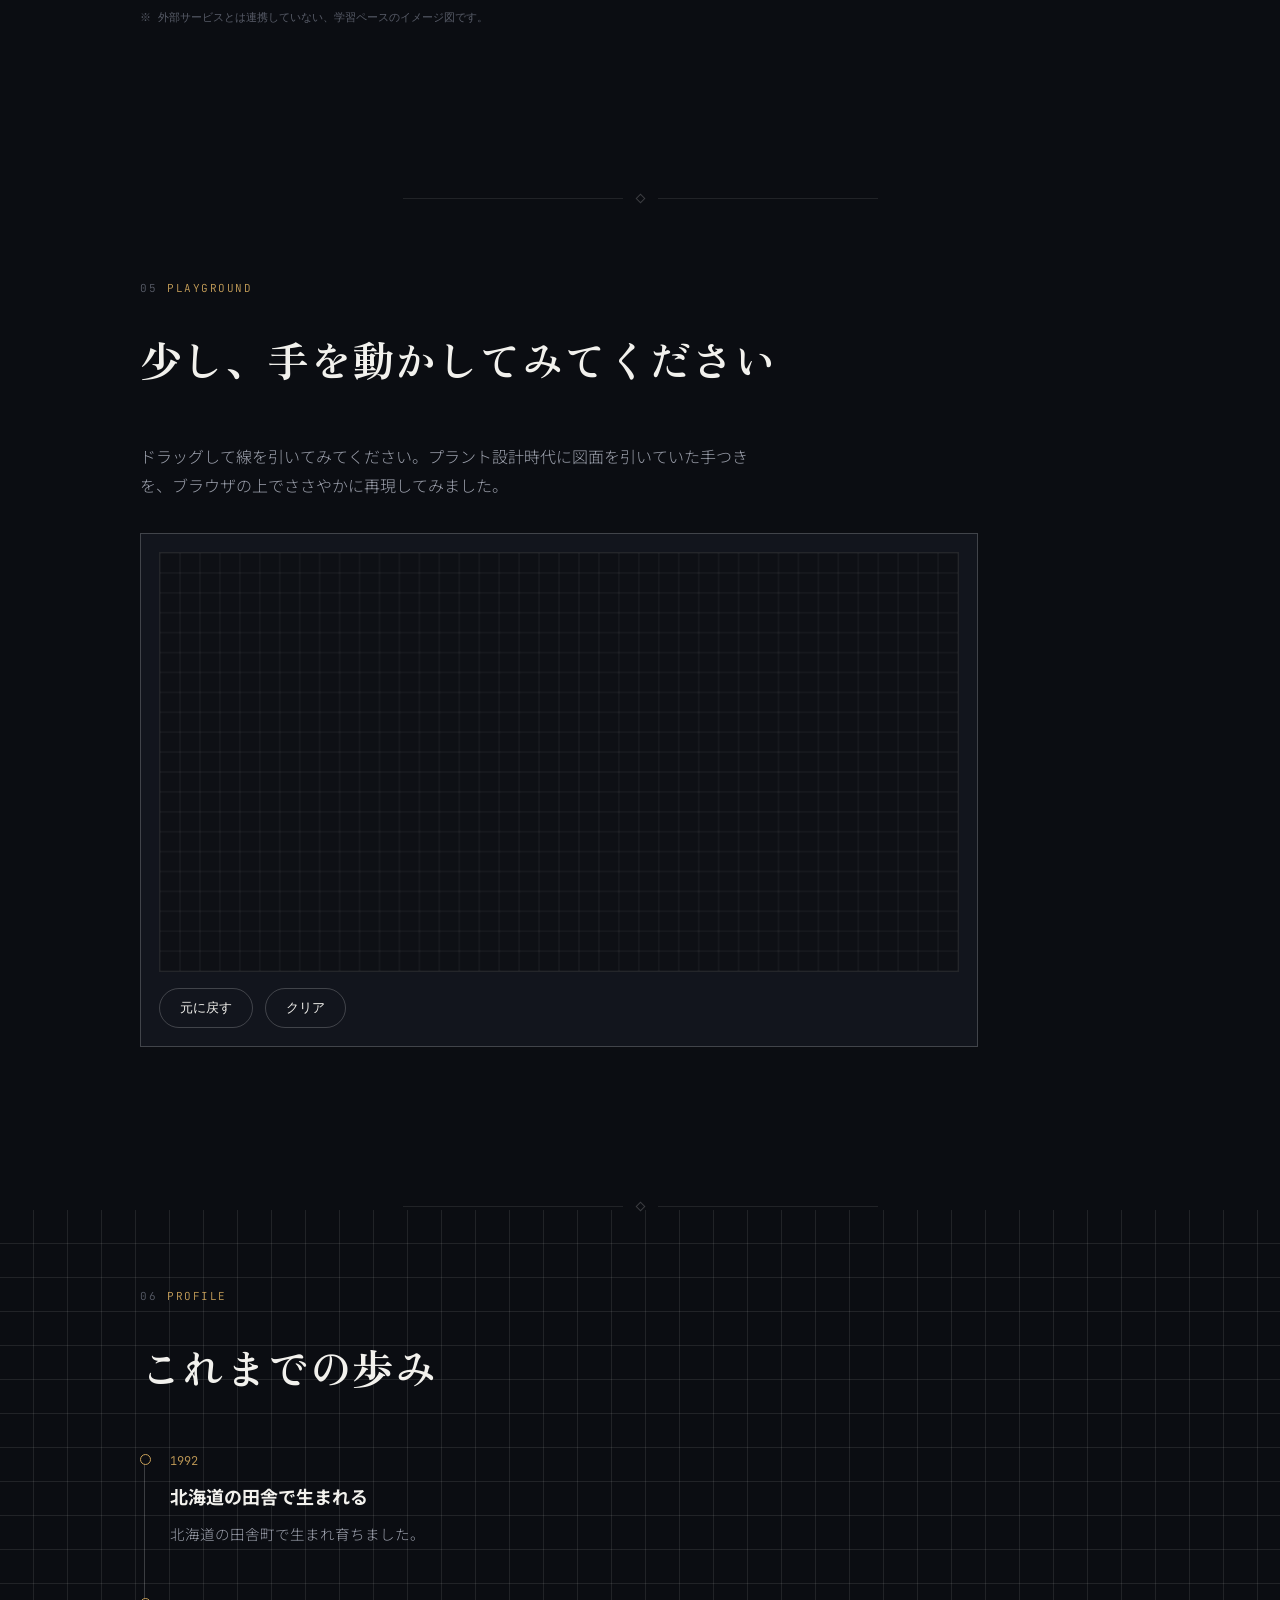
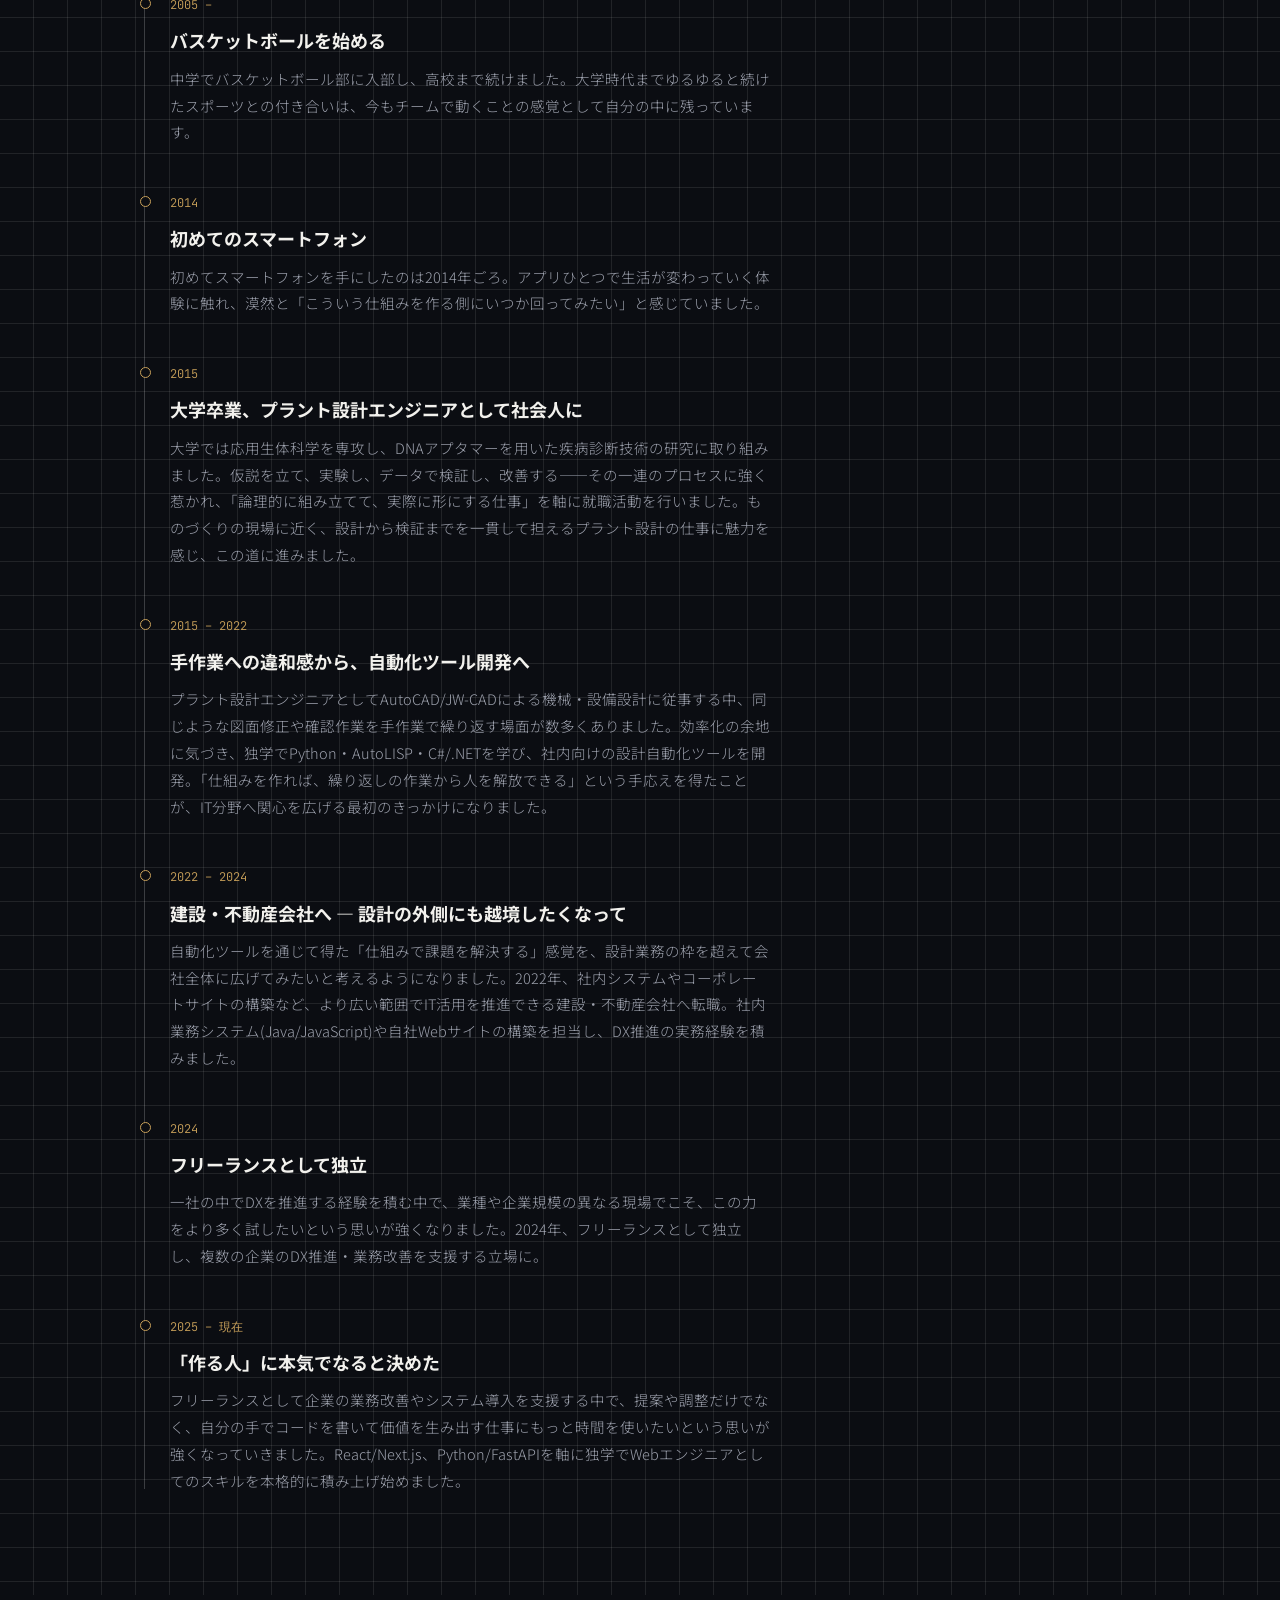
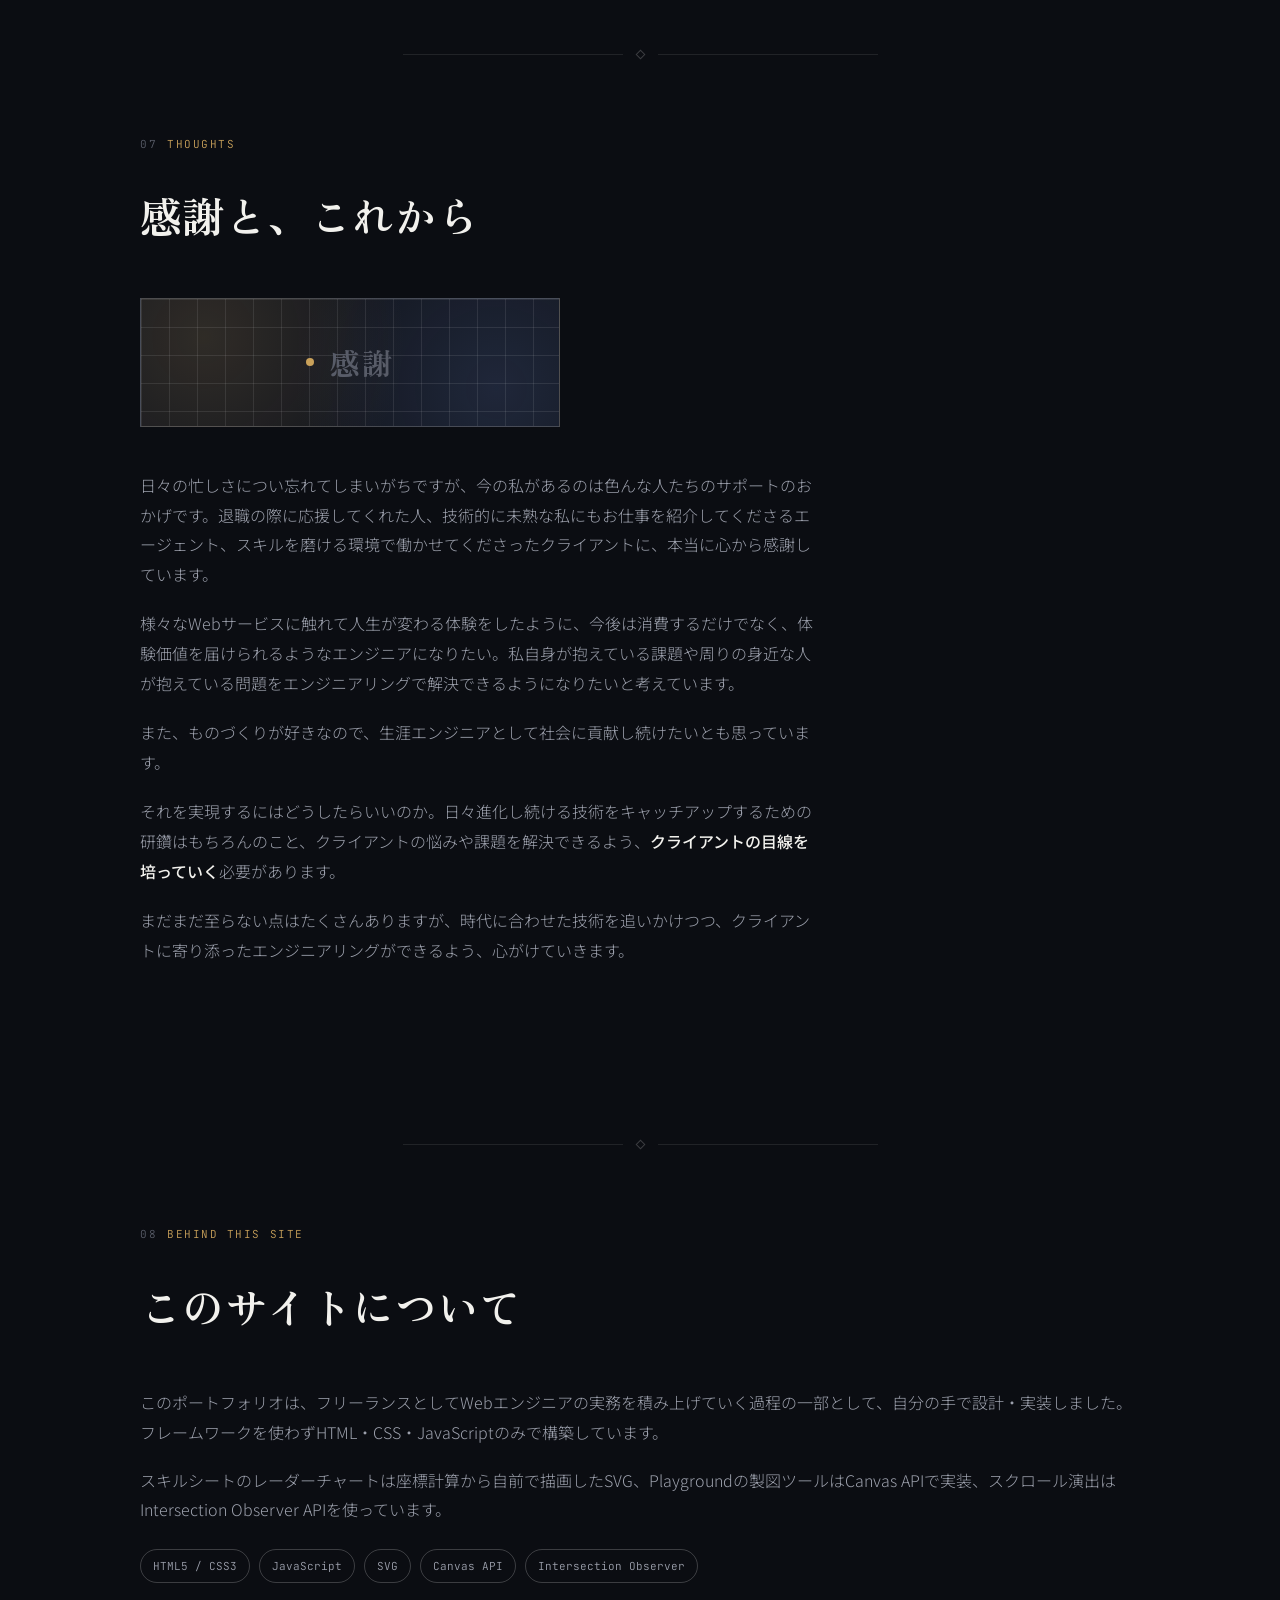
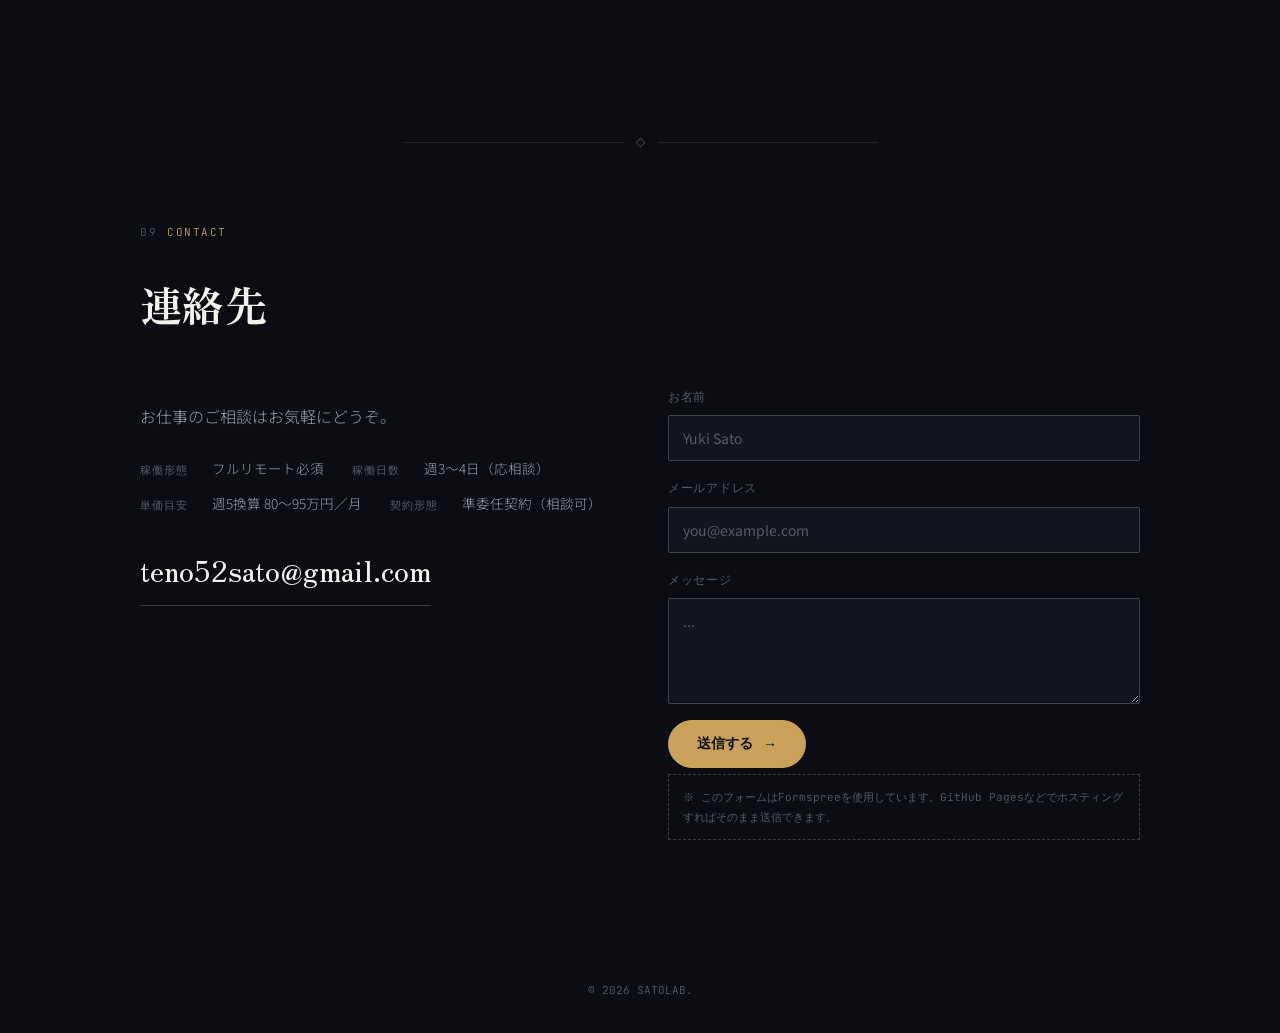
==== commit 4325b059: "Reposition site for freelance client acquisition: add Why Me carousel, WORKS entries, availability i" ====
--- a/index.html
+++ b/index.html
@@ -17,6 +17,7 @@
   <div class="nav-links">
     
     <a href="index.html#about"><span class="ja">About</span><span class="en">About</span></a>
+    <a href="index.html#why"><span class="ja">強み</span><span class="en">Why Me</span></a>
     <a href="index.html#works"><span class="ja">Works</span><span class="en">Works</span></a>
     <a href="index.html#skills"><span class="ja">Skills</span><span class="en">Skills</span></a>
     <a href="index.html#playground"><span class="ja">Playground</span><span class="en">Playground</span></a>
@@ -77,13 +78,12 @@
       <div class="monogram">S</div>
       <div class="about-text">
         <p class="ja"><strong>プラント設計エンジニア</strong>としてキャリアをスタートし、AutoCAD/JW-CADを用いた機械・設備設計に約7年間従事しました。その間、Python・AutoLISP・C#/.NETで社内向けの設計自動化ツールを開発し、「手を動かす設計」から「仕組みで解決する設計」へと関心が移っていきました。</p>
-        <p class="ja">その後、建設・不動産会社にて社内業務システム(Java/JavaScript)や自社Webサイト(既存のNext.js製システム)の保守・機能追加を担当。現在はフリーランスとして企業のDX推進・業務改善支援を行いながら、独学でJavaScript/React、Python/Djangoを学び、Webエンジニアとしての実務経験を積んでいます。</p>
+        <p class="ja">その後、建設・不動産会社にて社内業務システム(Java/JavaScript)や自社Webサイト(既存のNext.js製システム)の保守・機能追加を担当。現在はフリーランスとして企業のDX推進・業務改善支援を行いながら、React/Next.js/TypeScript/Python/FastAPIを使ったWebアプリケーション開発も手がけています。</p>
         <p class="en">Started my career as a <strong>plant design engineer</strong>, working roughly seven years on mechanical and equipment design with AutoCAD/JW-CAD. Along the way I built in-house design-automation tools with Python, AutoLISP, and C#/.NET.</p>
-        <p class="en">I later joined a construction/real-estate company, building internal business systems (Java/JavaScript) and maintaining/extending the company's existing Next.js website. Today I work freelance on DX consulting while teaching myself JavaScript/React and Python/Django.</p>
+        <p class="en">I later joined a construction/real-estate company, building internal business systems (Java/JavaScript) and maintaining/extending the company's existing Next.js website. Today I work freelance on DX consulting while building web applications with React/Next.js/TypeScript/Python/FastAPI.</p>
         <div class="tag-row">
-          <span class="tag">Python</span><span class="tag">Django</span><span class="tag">AutoLISP</span><span class="tag">C# / .NET</span>
-          <span class="tag">Java</span><span class="tag">JavaScript</span><span class="tag">React</span><span class="tag">Next.js</span>
-          <span class="tag">HTML / CSS</span><span class="tag">WordPress</span>
+          <span class="tag">React</span><span class="tag">Next.js</span><span class="tag">TypeScript</span><span class="tag">Python</span><span class="tag">FastAPI</span>
+          <span class="tag">AutoLISP</span><span class="tag">C# / .NET</span><span class="tag">Java</span><span class="tag">WordPress</span>
         </div>
         <h4 class="modal-subhead" style="margin-top:32px;"><span class="ja">取得資格</span><span class="en">Qualifications</span></h4>
         <ul class="quals-list">
@@ -101,7 +101,9 @@
           <li><span class="date mono">2025.7</span><span class="label"><span class="ja">JBA公認コーチ・審判ライセンス 取得</span><span class="en">JBA Certified Coach / Referee License</span></span></li>
           
           <li><span class="date mono">2025.10</span><span class="label"><span class="ja">ITパスポート試験 合格</span><span class="en">IT Passport Exam</span></span></li>
-          
+
+          <li><span class="date mono">2026.3</span><span class="label"><span class="ja">基本情報技術者試験 合格</span><span class="en">Fundamental Information Technology Engineer Exam</span></span></li>
+
           <li><span class="date mono">2026.7</span><span class="label"><span class="ja">Google AI プロフェッショナル認定試験 合格</span><span class="en">Google AI Professional Certification</span></span></li>
           
           <li><span class="date mono">2026.8</span><span class="label"><span class="ja">Googleアナリティクス認定試験 合格</span><span class="en">Google Analytics Certification</span></span></li>
@@ -114,12 +116,73 @@
 </section>
 
 <div class="divider"><span class="seg"></span><span class="diamond"></span><span class="seg"></span></div>
+<section id="why">
+  <div class="sheet">
+    <div class="eyebrow"><span class="n">02</span><span class="ja">WHY ME</span><span class="en">WHY ME</span></div>
+    <h2 class="sec-title reveal"><span class="ja">選ばれる理由</span><span class="en">Why work with me</span></h2>
+    <div class="why-scroll reveal" id="whyScroll">
+
+      <div class="why-card">
+        <div class="idx mono">01</div>
+        <h3><span class="ja">要件定義から保守まで、まるごと1人で任せられます</span><span class="en">Requirements to maintenance, all on me</span></h3>
+        <p class="ja">要件定義・設計・実装で担当者が分かれ、伝言ゲームで意図がずれていく——そんな進め方に心当たりはありませんか？React / Next.js / TypeScript / Python / FastAPI で、要件定義から保守運用まで一人称で完遂します。個人開発でも4プロダクトを企画から公開までやり切っています。</p>
+        <p class="en">Ever had a project's intent drift as it passed between separate owners? I run requirements-to-maintenance myself with React, Next.js, TypeScript, Python, and FastAPI — and have shipped four personal products solo.</p>
+      </div>
+
+      <div class="why-card">
+        <div class="idx mono">02</div>
+        <h3><span class="ja">情報漏洩の不安なく、生成AIを導入できます</span><span class="en">Generative AI, without the data-leak worry</span></h3>
+        <p class="ja">生成AIを使ってみたいけれど、社外秘の情報が心配——そんな現場にこそ応えられます。ローカルLLM（Ollama）で外部に一切データを送らない議事録要約ツール「meeting-notes」を構築・実証済みです。情報漏洩の不安なく使える生成AI活用を具体的に提案できます。</p>
+        <p class="en">Want generative AI without sending confidential data to the cloud? I built and proved out meeting-notes, powered by a local LLM (Ollama) that never leaves the device.</p>
+      </div>
+
+      <div class="why-card">
+        <div class="idx mono">03</div>
+        <h3><span class="ja">その配管計装図・機器配置図の確認作業、1/6の時間で終わらせます</span><span class="en">P&ID and layout checks, in a sixth of the time</span></h3>
+        <p class="ja">P&ID（配管計装図）や機器配置図の修正・確認作業を、毎回手作業で繰り返していませんか？プラント設計会社でAutoLISP・C#/.NETによる自動化システムを構築し、定型図面作成の作業時間を約1/6に短縮、5名規模のチームへ導入した実績があります。同じ発想で「<a href="#works" style="color:var(--accent);">PlantNote</a>」を個人開発・公開しています。</p>
+        <p class="en">Stuck redoing the same P&ID or equipment-layout checks by hand? I built an in-house automation system in AutoLISP and C#/.NET that cut the time for standard drawings to roughly a sixth, and rolled it out to a five-person team. I later applied the same idea to publish <a href="#works" style="color:var(--accent);">PlantNote</a>.</p>
+      </div>
+
+      <div class="why-card">
+        <div class="idx mono">04</div>
+        <h3><span class="ja">重要事項説明・契約書・物件管理まで、業界の実務を理解した上で提案できます</span><span class="en">I know brokerage practice, not just the spec</span></h3>
+        <p class="ja">重要事項説明・契約書管理・物件や案件の進捗管理といった宅建業法特有の実務、開発会社にきちんと伝わっていますか？建設・不動産会社で顧客・物件・案件を一元管理するシステムの要件定義〜保守を推進し、宅地建物取引士も保有。業界の商慣習まで理解した提案ができます。</p>
+        <p class="en">Worried a dev shop won't get real-estate brokerage practice — disclosures, contracts, case management? I drove a customer-management system end to end and hold a licensed real-estate transaction manager qualification.</p>
+      </div>
+
+      <div class="why-card">
+        <div class="idx mono">05</div>
+        <h3><span class="ja">複数の納期・優先順位が重なっても、混乱なく回せます</span><span class="en">Juggling deadlines and priorities, without dropping the ball</span></h3>
+        <p class="ja">複数の案件・窓口が重なり、進捗管理が煩雑になっていませんか？プラント設計・建設不動産の両社で5名規模のチームを係長・課長補佐として牽引し、現在も複数クライアントの案件を並行して自己管理してきた実績があります。</p>
+        <p class="en">Multiple deadlines and stakeholders colliding? I've led five-person teams at two companies, and I currently self-manage several concurrent freelance clients at once.</p>
+      </div>
+
+      <div class="why-card">
+        <div class="idx mono">06</div>
+        <h3><span class="ja">技術の移り変わりにも、実績のペースでついていけます</span><span class="en">Keeping pace with fast-moving tech, provably</span></h3>
+        <p class="ja">技術の移り変わりが早く、エンジニアの学習スピードに不安はありませんか？非IT分野出身から独学でモダンなWeb開発を実務レベルまで引き上げ、この10ヶ月で資格を4つ取得するペースで学び続けています。</p>
+        <p class="en">Worried about keeping pace with fast-moving tech? Self-taught from a non-IT background to a professional web-dev level, and earning roughly one certification every couple of months over the past ten.</p>
+      </div>
+
+    </div>
+    <div class="why-controls reveal">
+      <button id="whyPrev" type="button" aria-label="Previous">←</button>
+      <button id="whyNext" type="button" aria-label="Next">→</button>
+    </div>
+  </div>
+</section>
+
+<div class="divider"><span class="seg"></span><span class="diamond"></span><span class="seg"></span></div>
 <section id="works">
   <div class="sheet">
-    <div class="eyebrow"><span class="n">02</span><span class="ja">WORKS</span><span class="en">WORKS</span></div>
+    <div class="eyebrow"><span class="n">03</span><span class="ja">WORKS</span><span class="en">WORKS</span></div>
     <h2 class="sec-title reveal"><span class="ja">制作物</span><span class="en">Selected Works</span></h2>
+    <p class="reveal" style="max-width:620px; font-size:15px; color:var(--ink-faint); margin-top:-24px; margin-bottom:32px;">
+      <span class="ja">🔒 CSV Quick Viewer・PlantNote・meeting-notesの3つは、データをサーバーに送らずブラウザ／ローカルで処理を完結させる設計で統一しています。</span>
+      <span class="en">🔒 CSV Quick Viewer, PlantNote, and meeting-notes share one design principle: nothing ever leaves the browser or the device.</span>
+    </p>
     <div class="works-grid">
-      
+
       <div class="work-card reveal" data-modal-target="modalWork1" tabindex="0" role="button" aria-haspopup="dialog" aria-label="View details of This Portfolio Site">
         <div class="work-thumb">
           
@@ -161,7 +224,31 @@
         <div class="stack"><span>React</span><span>Vite</span><span>PapaParse</span><span>Recharts</span><span>Vitest</span><span>GitHub Actions</span></div>
         <div class="links"><span class="ja">→ 詳しく見る</span><span class="en">→ View details</span></div>
       </div>
-      
+
+      <div class="work-card reveal" data-modal-target="modalWork4" tabindex="0" role="button" aria-haspopup="dialog" aria-label="View details of PlantNote">
+        <div class="work-thumb">
+          <img src="img/works/plantnote.jpg" alt="">
+        </div>
+        <span class="badge"><span class="ja">個人開発 / 稼働中</span><span class="en">Personal / Live</span></span>
+        <h3><span class="ja">PlantNote（プラント図面注釈ツール）</span><span class="en">PlantNote — Plant Drawing Annotation Tool</span></h3>
+        <p class="ja">プラント図面・配置図に、フリーハンド・直線・矢印・マーカー・テキストの5種の注釈を書き込めるブラウザツール。画像はサーバーに送らずブラウザ内で処理し、PNGで書き出せます。7年間のプラント設計経験から着想しました。</p>
+        <p class="en">A browser tool for annotating plant and layout drawings with five markup types — freehand, lines, arrows, markers, and text. Images are processed entirely in the browser and exported as PNG. Born from seven years of hands-on plant-design experience.</p>
+        <div class="stack"><span>React</span><span>TypeScript</span><span>Vite</span><span>Canvas API</span></div>
+        <div class="links"><span class="ja">→ 詳しく見る</span><span class="en">→ View details</span></div>
+      </div>
+
+      <div class="work-card reveal" data-modal-target="modalWork5" tabindex="0" role="button" aria-haspopup="dialog" aria-label="View details of meeting-notes">
+        <div class="work-thumb placeholder">
+          <span>meeting-notes</span>
+        </div>
+        <span class="badge"><span class="ja">個人開発 / ローカル動作</span><span class="en">Personal / Runs Locally</span></span>
+        <h3><span class="ja">meeting-notes（議事録自動要約ツール）</span><span class="en">meeting-notes — Local Meeting Summarizer</span></h3>
+        <p class="ja">会議の音声をブラウザで録音・文字起こしし、ローカルLLM（Ollama／gemma2）で要約・TODO抽出まで行うツール。外部クラウドAPIには一切データを送らないため、社外秘の会議にも使えます。</p>
+        <p class="en">Records and transcribes meeting audio in the browser, then summarizes it and extracts TODOs using a local LLM (Ollama / gemma2). No data ever leaves the machine — safe for confidential meetings.</p>
+        <div class="stack"><span>Node.js</span><span>Express</span><span>Ollama</span><span>SQLite</span><span>Web Speech API</span></div>
+        <div class="links"><span class="ja">→ 詳しく見る</span><span class="en">→ View details</span></div>
+      </div>
+
     </div>
   </div>
 </section>
@@ -208,15 +295,43 @@
     
     <h4 class="modal-subhead"><span class="ja">リンク</span><span class="en">Link</span></h4>
     <p class="modal-stack"><a href="https://yukisatodev.github.io/csv-quick-viewer/" target="_blank" rel="noopener" style="color:var(--accent);">https://yukisatodev.github.io/csv-quick-viewer/ →</a></p>
-    
+
   </div>
 </div>
 
+<div class="modal-overlay" id="modalWork4" hidden role="dialog" aria-modal="true" aria-labelledby="modalWork4Title">
+  <div class="modal-panel">
+    <button class="modal-close" type="button" aria-label="Close">×</button>
+    <div class="eyebrow" style="margin-bottom:14px;"><span class="ja">制作物 04</span><span class="en">WORK 04</span></div>
+    <h3 class="modal-title" id="modalWork4Title"><span class="ja">PlantNote（プラント図面注釈ツール）</span><span class="en">PlantNote — Plant Drawing Annotation Tool</span></h3>
+    <p class="modal-desc ja">プラント設計エンジニア時代、図面や配置図に手書きで注釈を入れて確認・共有する場面が数多くありました。紙やCADでしかできなかったその作業を、ブラウザだけで手軽にできるようにしたツールです。フリーハンド・直線・矢印・マーカー・テキストラベルの5種類の注釈ツール、色や線の太さの変更、Undo/Redo、PNG書き出しに対応しています。</p><p class="modal-desc ja">画像はアップロードされてもブラウザ内で処理され、サーバーには一切送信されません。社外秘の図面を扱う現場でも安心して使える設計です。</p>
+    <p class="modal-desc en">During my years as a plant design engineer, I often needed to hand-annotate drawings and layouts for review and sharing — work that used to require paper or CAD. This tool brings that same workflow into the browser. It supports five annotation types (freehand, straight lines, arrows, markers, text labels), adjustable color and stroke width, undo/redo, and PNG export.</p><p class="modal-desc en">Uploaded images are processed entirely client-side and never sent to a server — safe to use even with confidential drawings.</p>
+    <h4 class="modal-subhead"><span class="ja">使用言語など</span><span class="en">Stack</span></h4>
+    <p class="modal-stack">React, TypeScript, Vite, Canvas API</p>
+    <h4 class="modal-subhead"><span class="ja">リンク</span><span class="en">Link</span></h4>
+    <p class="modal-stack"><a href="https://yukisatodev.github.io/plant-note/" target="_blank" rel="noopener" style="color:var(--accent);">https://yukisatodev.github.io/plant-note/ →</a></p>
+  </div>
+</div>
+
+<div class="modal-overlay" id="modalWork5" hidden role="dialog" aria-modal="true" aria-labelledby="modalWork5Title">
+  <div class="modal-panel">
+    <button class="modal-close" type="button" aria-label="Close">×</button>
+    <div class="eyebrow" style="margin-bottom:14px;"><span class="ja">制作物 05</span><span class="en">WORK 05</span></div>
+    <h3 class="modal-title" id="modalWork5Title"><span class="ja">meeting-notes（議事録自動要約ツール）</span><span class="en">meeting-notes — Local Meeting Summarizer</span></h3>
+    <p class="modal-desc ja">会議の音声をブラウザ標準のWeb Speech APIでリアルタイムに文字起こしし、Node.js/Express経由でローカルLLM（Ollama／gemma2モデル）を呼び出して要約・TODOリストの自動生成を行うツールです。議事録はSQLiteに保存され、過去の議事録も一覧で振り返れます。</p><p class="modal-desc ja">クラウドの生成AI APIを一切使わず、すべてローカルで完結する設計にしたのは、社外秘の会議でも気兼ねなく使える生成AI活用を提案したかったためです。フロントエンドはプレーンJS版とReact版の2系統で実装しています。</p>
+    <p class="modal-desc en">Transcribes meeting audio in real time via the browser's Web Speech API, then calls a local LLM (Ollama / gemma2) through a Node.js/Express backend to generate a summary and TODO list. Minutes are persisted to SQLite, with a searchable history of past meetings.</p><p class="modal-desc en">Built to run entirely on-device with no cloud AI API involved — so it can be used for confidential meetings without hesitation. The frontend ships in two versions: plain JS and React.</p>
+    <h4 class="modal-subhead"><span class="ja">使用言語など</span><span class="en">Stack</span></h4>
+    <p class="modal-stack">Node.js, Express, Ollama (gemma2), SQLite (better-sqlite3), Web Speech API, React</p>
+    <h4 class="modal-subhead"><span class="ja">リンク</span><span class="en">Link</span></h4>
+    <p class="modal-stack"><a href="https://github.com/yukisatodev/meeting-notes" target="_blank" rel="noopener" style="color:var(--accent);">https://github.com/yukisatodev/meeting-notes →</a></p>
+  </div>
+</div>
+
 
 <div class="divider"><span class="seg"></span><span class="diamond"></span><span class="seg"></span></div>
 <section id="skills">
   <div class="sheet">
-    <div class="eyebrow"><span class="n">03</span><span class="ja">SKILLS</span><span class="en">SKILLS</span></div>
+    <div class="eyebrow"><span class="n">04</span><span class="ja">SKILLS</span><span class="en">SKILLS</span></div>
     <h2 class="sec-title reveal"><span class="ja">スキルシート</span><span class="en">Skill Set</span></h2>
 
     <div class="radar-wrap reveal">
@@ -283,8 +398,8 @@
     </div>
 
     <p class="reveal" style="max-width:600px; font-size:16px; color:var(--ink-muted);">
-      <span class="ja">修練のすえ身につけたスキルをグラフィカルにまとめました。広く浅くではありますが、フロントからバックエンドまで幅広くスキルアップに取り組んできました。オールラウンドに対応できる点が強みですが、全体的に理解が浅く、専門性の低さを認識しています。今後はバックエンド系の開発（クラウド含む）の業務に携わる比率を増やし、少しずつ専門性を高めていきたいと考えています。</span>
-      <span class="en">Here's a graphical summary of the skills I've built up through practice. It's broad rather than deep — I've worked on skill-building all the way from front-end to back-end. Being able to handle a bit of everything is a strength, but I recognize my understanding is shallow across the board and my specialization is still limited. Going forward, I want to spend more of my time on back-end development (including cloud) and gradually build deeper expertise.</span>
+      <span class="ja">フロントエンドからバックエンドまで一気通貫で動かせるのが強みです。React・Next.js・TypeScript・Python・FastAPIは実務で即戦力として使える水準にあり、Go・PHP・AWS/Azure/GCP・Dockerは学習・個人開発レベルで、案件の要件次第でキャッチアップしながら対応します。非IT分野出身でありながら独学でモダンなWeb開発を実務レベルまで引き上げた実績があり、新しい技術のキャッチアップ力には自信があります。今後はクラウドインフラ領域の比重を増やし、専門性をさらに積み上げていく予定です。</span>
+      <span class="en">My strength is being able to move end to end, from front-end to back-end. React, Next.js, TypeScript, Python, and FastAPI are all at a client-ready level, while Go, PHP, AWS/Azure/GCP, and Docker are at a learning/personal-project level — I ramp up on these as a project's requirements call for it. Coming from a non-IT background and teaching myself modern web development to a professional standard is proof of how fast I can pick up new technology. Going forward I plan to put more weight on cloud infrastructure and keep deepening my specialization.</span>
     </p>
 
     <div class="activity-block reveal">
@@ -306,7 +421,7 @@
 <div class="divider"><span class="seg"></span><span class="diamond"></span><span class="seg"></span></div>
 <section id="playground">
   <div class="sheet">
-    <div class="eyebrow"><span class="n">04</span><span class="ja">PLAYGROUND</span><span class="en">PLAYGROUND</span></div>
+    <div class="eyebrow"><span class="n">05</span><span class="ja">PLAYGROUND</span><span class="en">PLAYGROUND</span></div>
     <h2 class="sec-title reveal"><span class="ja">少し、手を動かしてみてください</span><span class="en">Try it yourself</span></h2>
     <p class="reveal" style="max-width:620px; font-size:16px; color:var(--ink-muted); margin-bottom:32px;">
       <span class="ja">ドラッグして線を引いてみてください。プラント設計時代に図面を引いていた手つきを、ブラウザの上でささやかに再現してみました。</span>
@@ -325,7 +440,7 @@
 <div class="divider"><span class="seg"></span><span class="diamond"></span><span class="seg"></span></div>
 <section id="profile" class="texture">
   <div class="sheet">
-    <div class="eyebrow"><span class="n">05</span><span class="ja">PROFILE</span><span class="en">PROFILE</span></div>
+    <div class="eyebrow"><span class="n">06</span><span class="ja">PROFILE</span><span class="en">PROFILE</span></div>
     <h2 class="sec-title reveal"><span class="ja">これまでの歩み</span><span class="en">Timeline</span></h2>
 
     <div class="timeline reveal">
@@ -382,8 +497,8 @@
       <div class="t-item">
         <div class="yr">2025 – 現在</div>
         <h4><span class="ja">「作る人」に本気でなると決めた</span><span class="en">Deciding to Become a Builder, for Real</span></h4>
-        <p class="ja">フリーランスとして企業の業務改善やシステム導入を支援する中で、提案や調整だけでなく、自分の手でコードを書いて価値を生み出す仕事にもっと時間を使いたいという思いが強くなっていきました。JavaScript/React、Python/Djangoを軸に独学でWebエンジニアとしてのスキルを本格的に積み上げ始めました。</p>
-        <p class="en">While supporting business-improvement projects as a freelancer, I found myself wanting to spend more time creating value by writing code myself. I started seriously building web-engineering skills on my own, centered on JavaScript/React and Python/Django.</p>
+        <p class="ja">フリーランスとして企業の業務改善やシステム導入を支援する中で、提案や調整だけでなく、自分の手でコードを書いて価値を生み出す仕事にもっと時間を使いたいという思いが強くなっていきました。React/Next.js、Python/FastAPIを軸に独学でWebエンジニアとしてのスキルを本格的に積み上げ始めました。</p>
+        <p class="en">While supporting business-improvement projects as a freelancer, I found myself wanting to spend more time creating value by writing code myself. I started seriously building web-engineering skills on my own, centered on React/Next.js and Python/FastAPI.</p>
       </div>
       
     </div>
@@ -393,7 +508,7 @@
 <div class="divider"><span class="seg"></span><span class="diamond"></span><span class="seg"></span></div>
 <section id="thoughts">
   <div class="sheet">
-    <div class="eyebrow"><span class="n">06</span><span class="ja">THOUGHTS</span><span class="en">THOUGHTS</span></div>
+    <div class="eyebrow"><span class="n">07</span><span class="ja">THOUGHTS</span><span class="en">THOUGHTS</span></div>
     <h2 class="sec-title reveal"><span class="ja">感謝と、これから</span><span class="en">Gratitude, and What's Next</span></h2>
     <div class="deco-panel small reveal">
       <div class="deco-mark"><span class="dot"></span><span class="ja">感謝</span><span class="en">Gratitude</span></div>
@@ -417,7 +532,7 @@
 <div class="divider"><span class="seg"></span><span class="diamond"></span><span class="seg"></span></div>
 <section id="behind">
   <div class="sheet">
-    <div class="eyebrow"><span class="n">07</span><span class="ja">BEHIND THIS SITE</span><span class="en">BEHIND THIS SITE</span></div>
+    <div class="eyebrow"><span class="n">08</span><span class="ja">BEHIND THIS SITE</span><span class="en">BEHIND THIS SITE</span></div>
     <h2 class="sec-title reveal"><span class="ja">このサイトについて</span><span class="en">How this site was built</span></h2>
     <div class="about-grid reveal" style="grid-template-columns:1fr;">
       <div class="about-text">
@@ -437,7 +552,7 @@
 <div class="divider"><span class="seg"></span><span class="diamond"></span><span class="seg"></span></div>
 <section id="contact">
   <div class="sheet">
-    <div class="eyebrow"><span class="n">08</span><span class="ja">CONTACT</span><span class="en">CONTACT</span></div>
+    <div class="eyebrow"><span class="n">09</span><span class="ja">CONTACT</span><span class="en">CONTACT</span></div>
     <h2 class="sec-title reveal"><span class="ja">連絡先</span><span class="en">Get in touch</span></h2>
     <div class="contact-inner reveal">
       <div class="contact-left">
@@ -445,6 +560,12 @@
           <span class="ja">お仕事のご相談はお気軽にどうぞ。</span>
           <span class="en">Feel free to reach out about work.</span>
         </p>
+        <div class="meta-row" style="margin-top:0; margin-bottom:26px;">
+          <div class="meta-item"><span class="k mono"><span class="ja">稼働形態</span><span class="en">Style</span></span><span><span class="ja">フルリモート必須</span><span class="en">Fully remote only</span></span></div>
+          <div class="meta-item"><span class="k mono"><span class="ja">稼働日数</span><span class="en">Days/wk</span></span><span><span class="ja">週3〜4日（応相談）</span><span class="en">3–4 days (flexible)</span></span></div>
+          <div class="meta-item"><span class="k mono"><span class="ja">単価目安</span><span class="en">Rate</span></span><span><span class="ja">週5換算 80〜95万円／月</span><span class="en">¥800k–950k/mo (full-time equiv.)</span></span></div>
+          <div class="meta-item"><span class="k mono"><span class="ja">契約形態</span><span class="en">Contract</span></span><span><span class="ja">準委任契約（相談可）</span><span class="en">Quasi-mandate (negotiable)</span></span></div>
+        </div>
         <a href="mailto:teno52sato@gmail.com" class="mail">teno52sato@gmail.com</a>
       </div>
       <div class="contact-form">
--- a/css/style.css
+++ b/css/style.css
@@ -241,6 +241,36 @@
 }
 .tag.strong{ color:var(--accent); border-color:rgba(201,161,90,0.4); }
 
+/* why me — horizontal scroll cards */
+.why-scroll{
+  display:flex; gap:20px; overflow-x:auto; padding:4px 4px 16px;
+  scroll-snap-type:x mandatory; -webkit-overflow-scrolling:touch;
+  scrollbar-width:thin; scrollbar-color:var(--line-strong) transparent;
+}
+.why-scroll::-webkit-scrollbar{ height:6px; }
+.why-scroll::-webkit-scrollbar-track{ background:transparent; }
+.why-scroll::-webkit-scrollbar-thumb{ background:var(--line-strong); border-radius:999px; }
+.why-card{
+  flex:0 0 300px; scroll-snap-align:start;
+  background:var(--panel); border:1px solid var(--line); padding:28px 26px;
+  transition:border-color .25s ease;
+}
+.why-card:hover{ border-color:var(--accent); }
+.why-card .idx{
+  width:36px; height:36px; border-radius:50%; background:var(--accent-soft); color:var(--accent);
+  display:flex; align-items:center; justify-content:center; font-size:13px; font-weight:700; margin-bottom:18px;
+}
+.why-card h3{ font-size:17px; margin:0 0 12px; font-weight:700; line-height:1.4; }
+.why-card p{ color:var(--ink-muted); font-size:13.5px; margin:0; }
+.why-controls{ display:flex; gap:10px; justify-content:flex-end; }
+.why-controls button{
+  width:38px; height:38px; border-radius:50%; border:1px solid var(--line-strong); background:transparent;
+  color:var(--ink); cursor:pointer; font-size:15px; display:flex; align-items:center; justify-content:center;
+  transition:border-color .2s ease, color .2s ease;
+}
+.why-controls button:hover{ border-color:var(--accent); color:var(--accent); }
+@media (max-width:600px){ .why-card{ flex-basis:82vw; } }
+
 /* works */
 .works-grid{ display:grid; grid-template-columns:repeat(auto-fit,minmax(280px,1fr)); gap:24px; }
 .work-card{
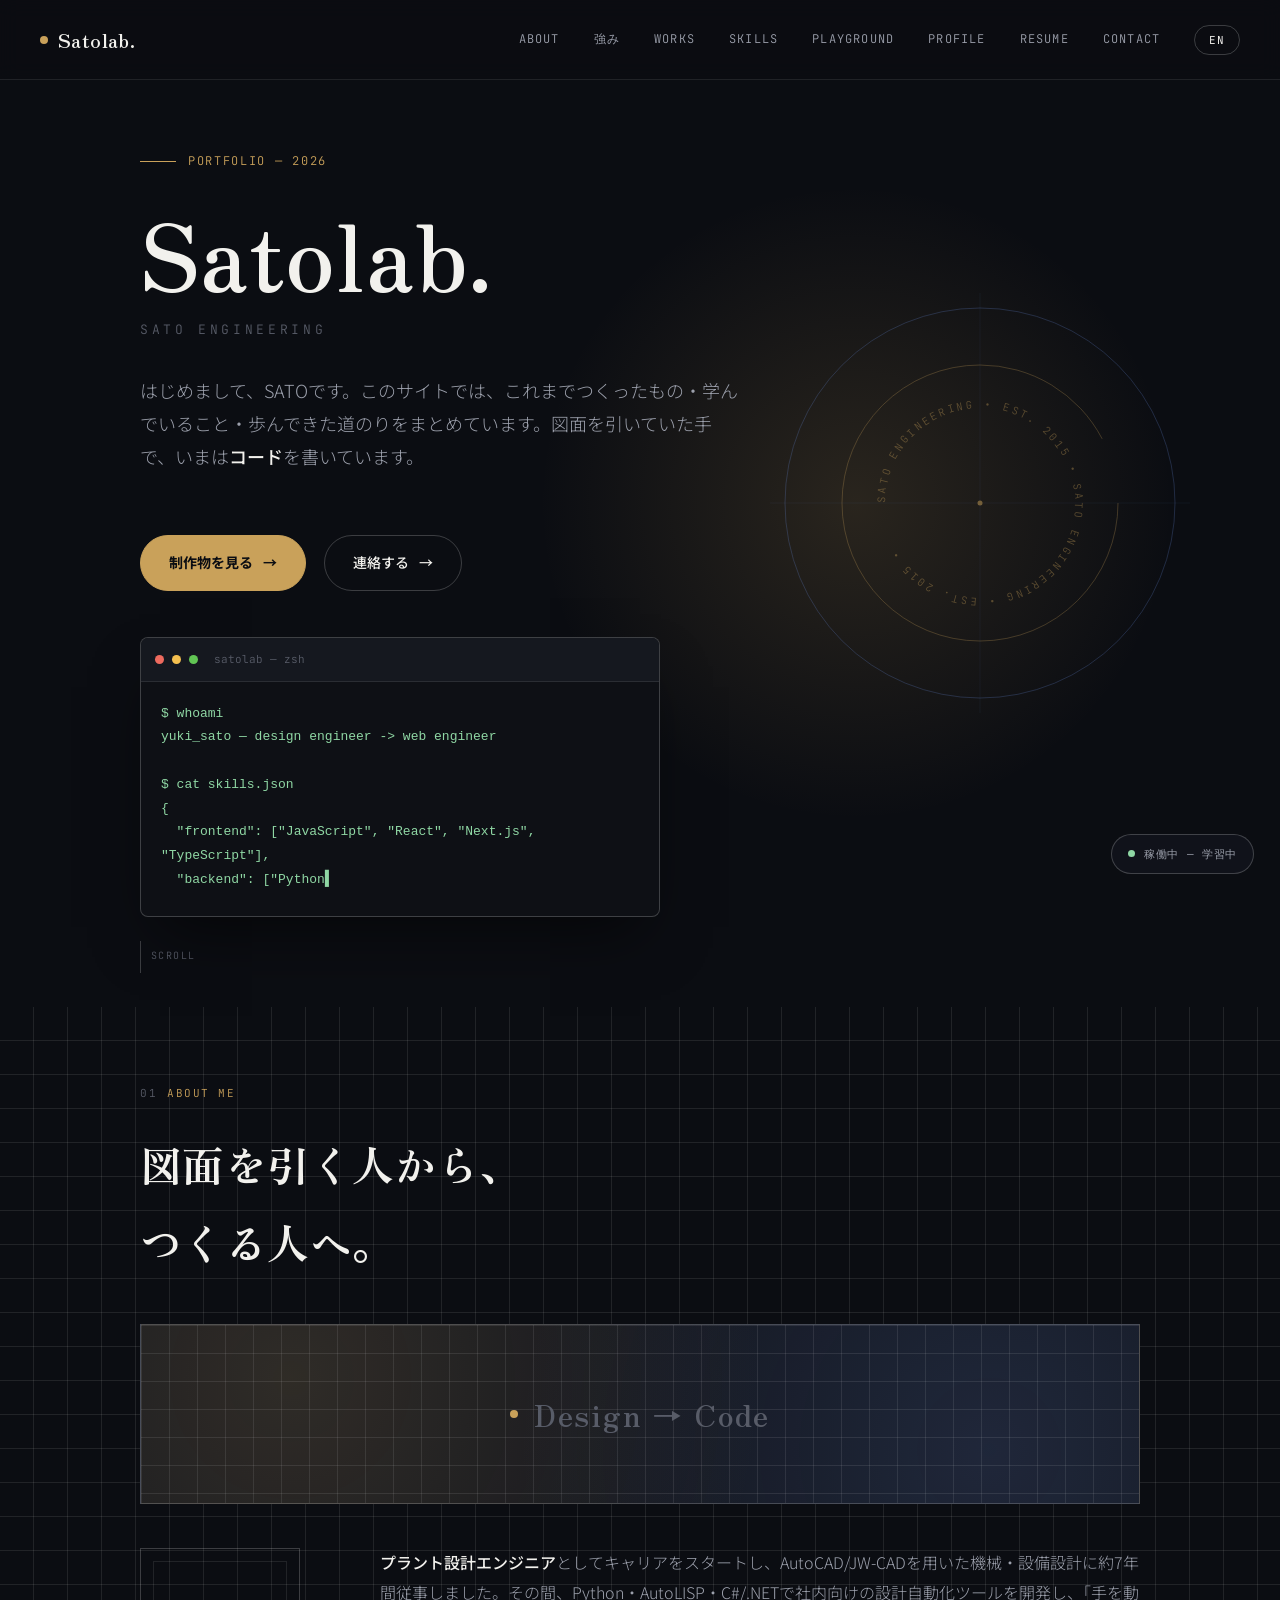
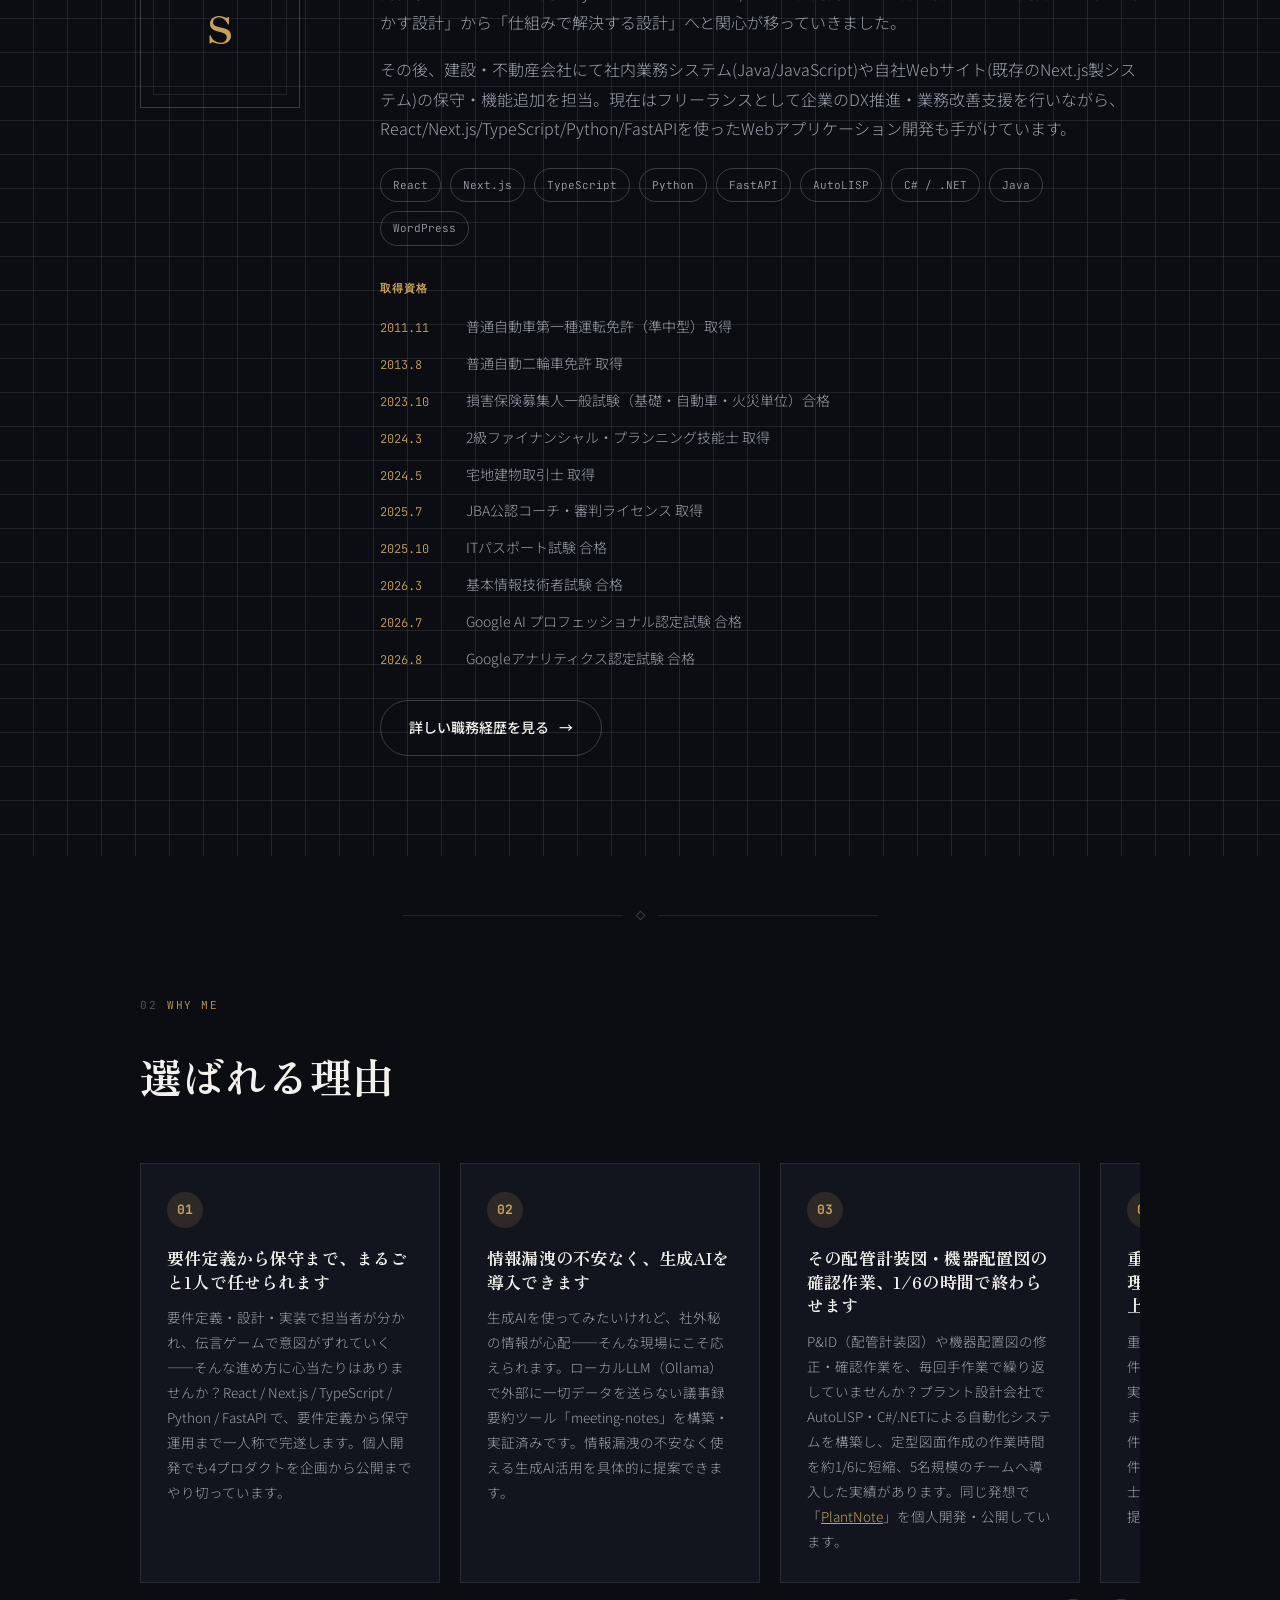
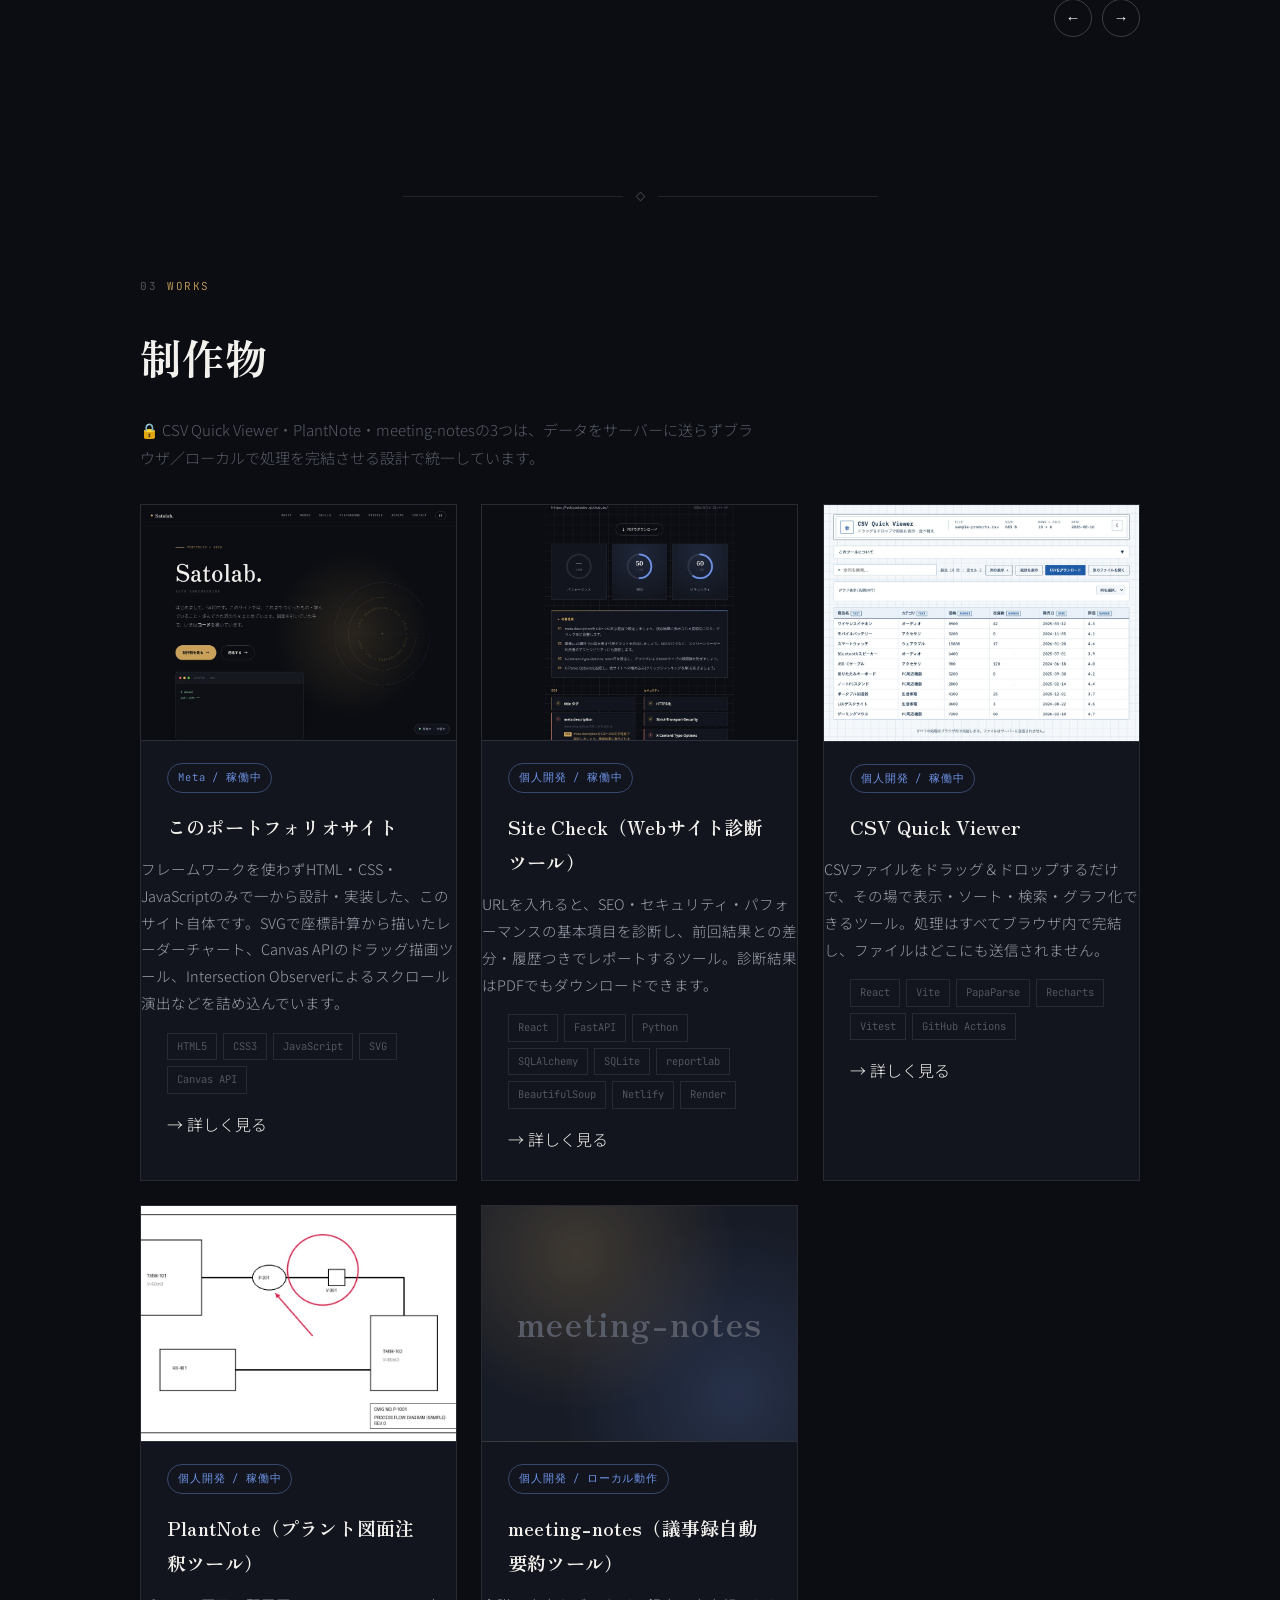
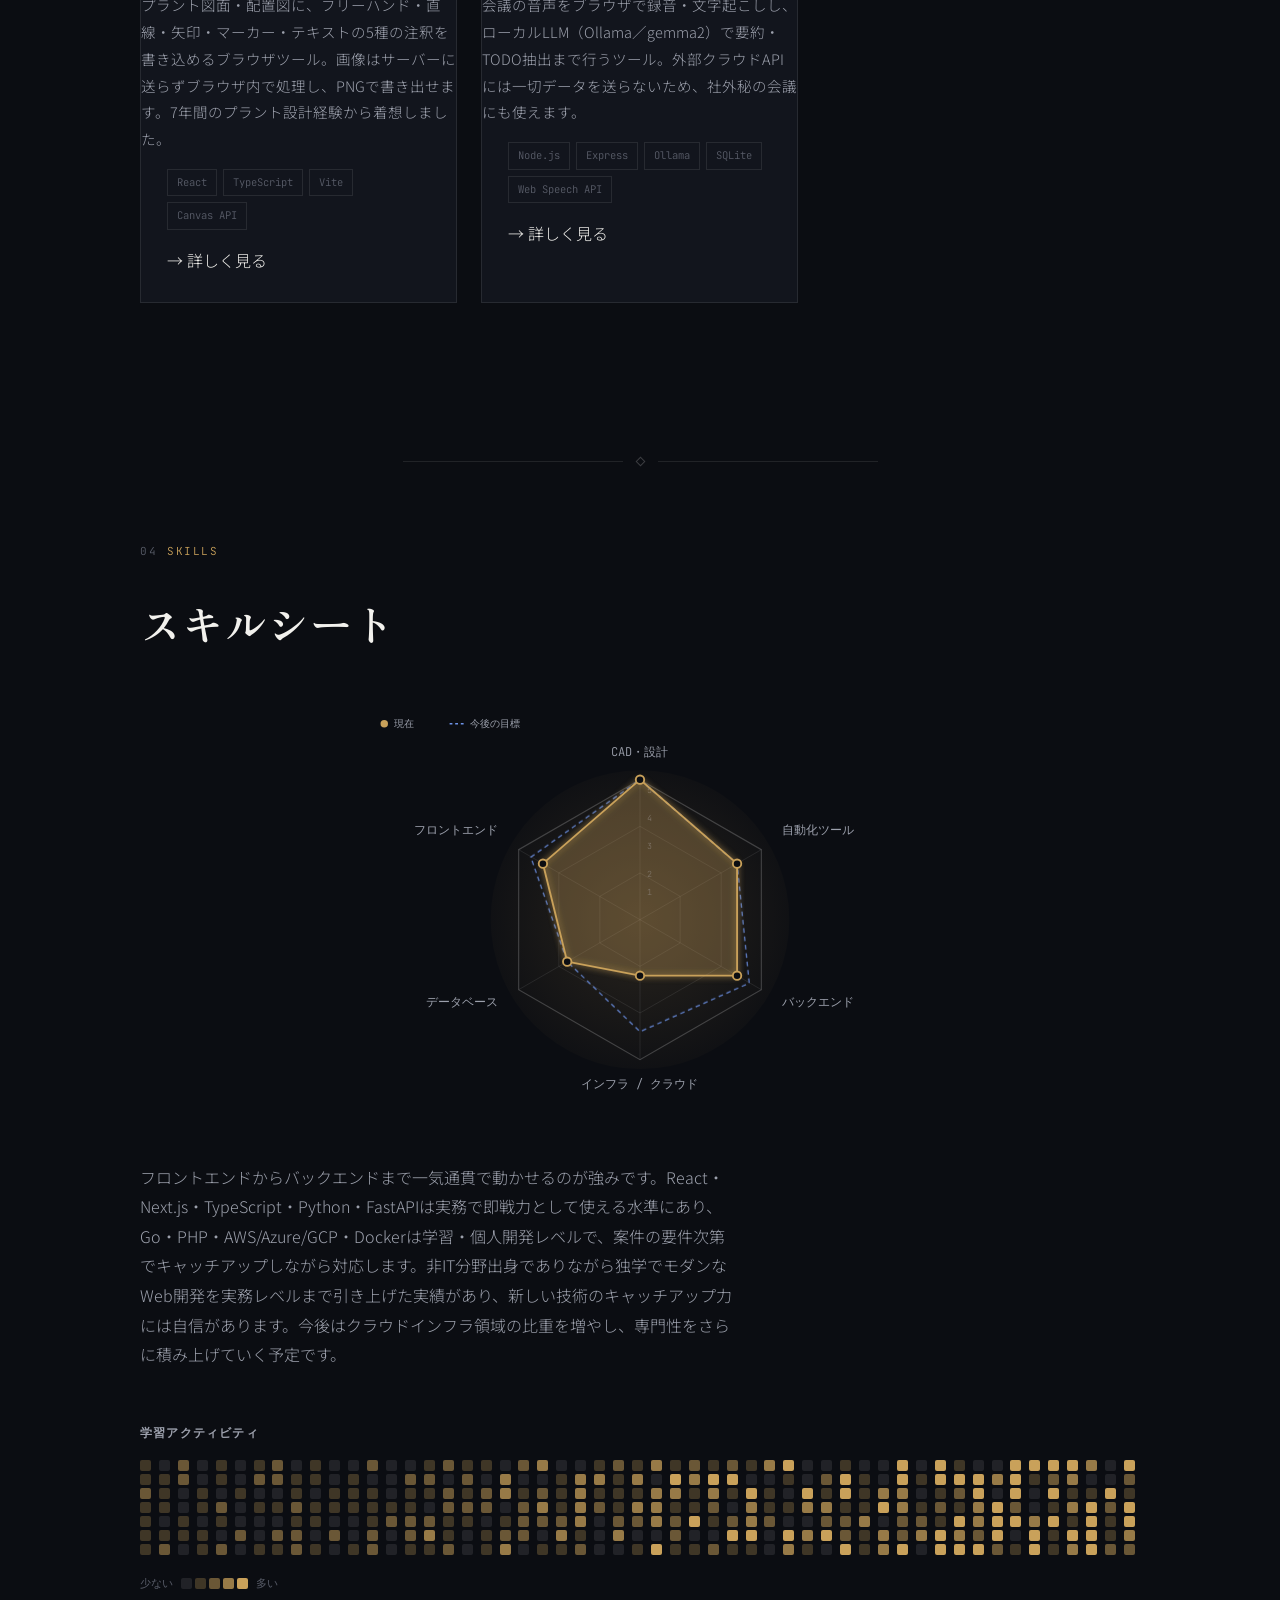
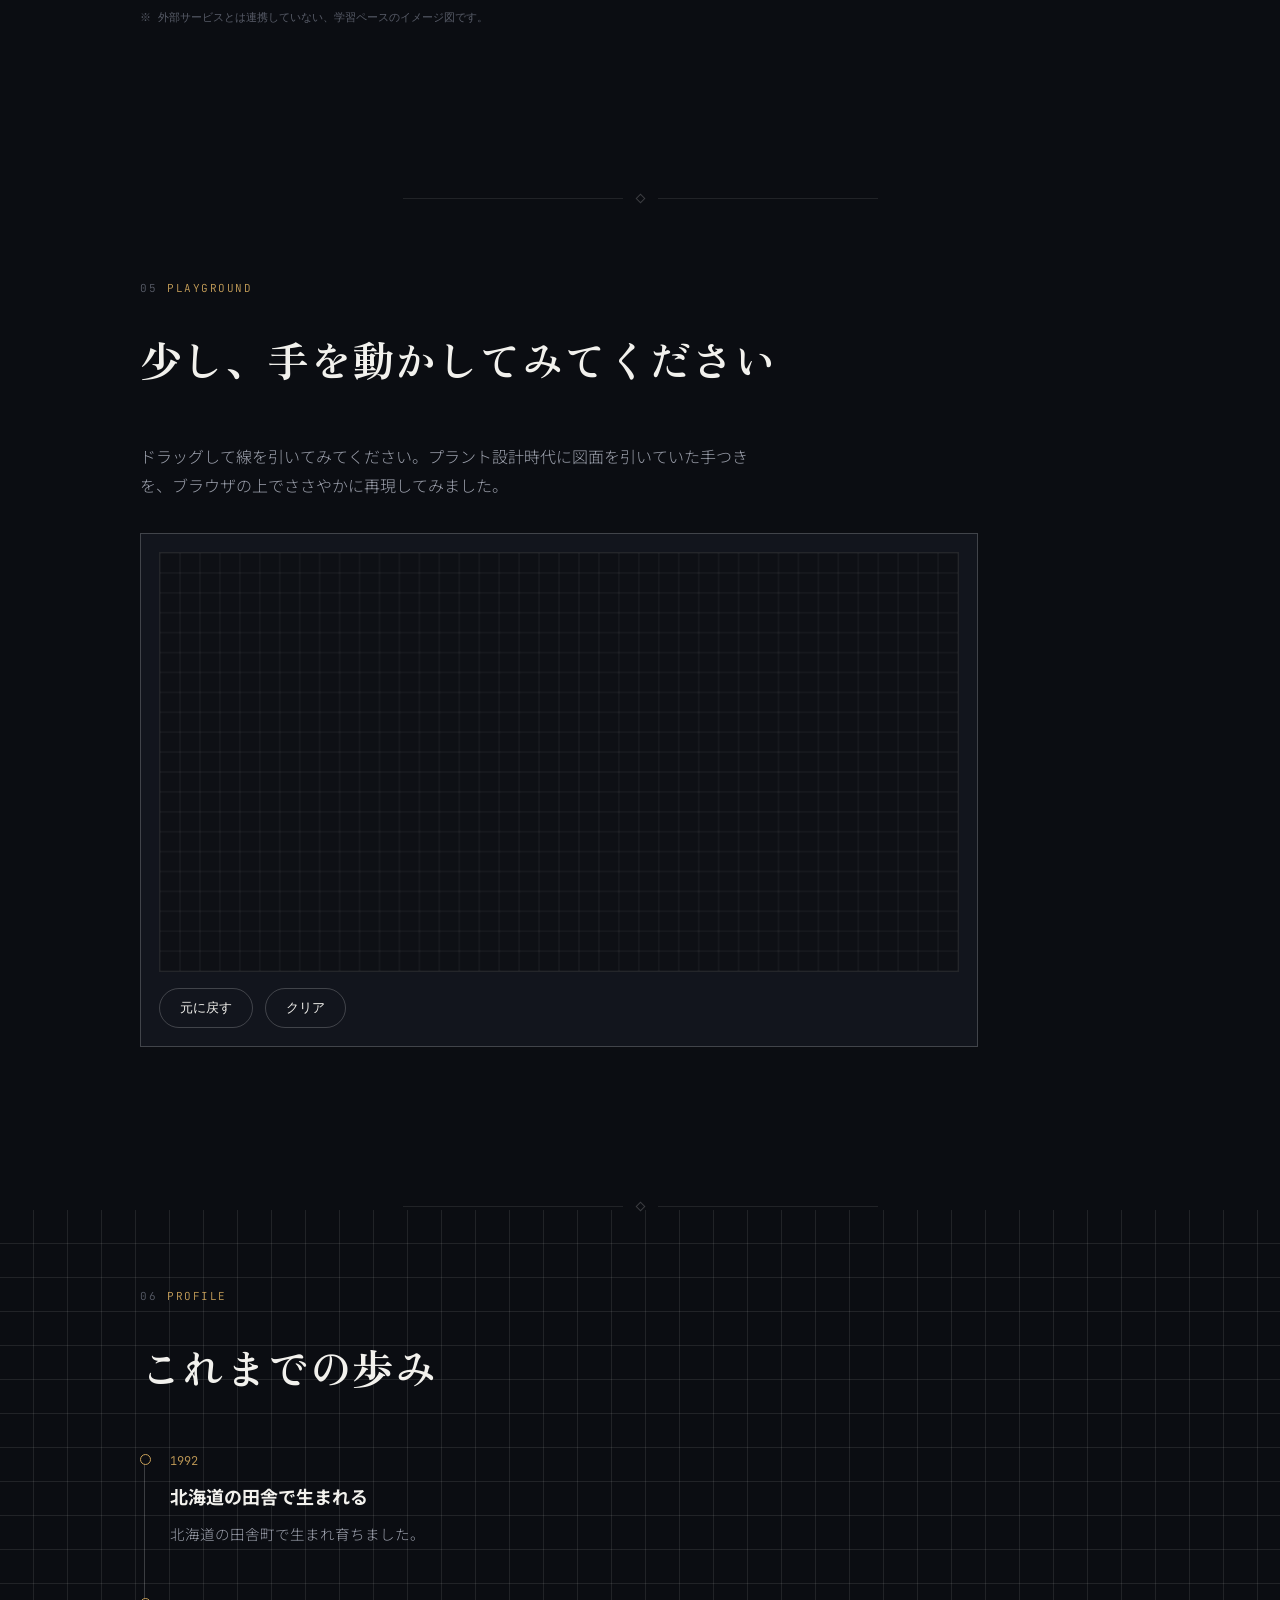
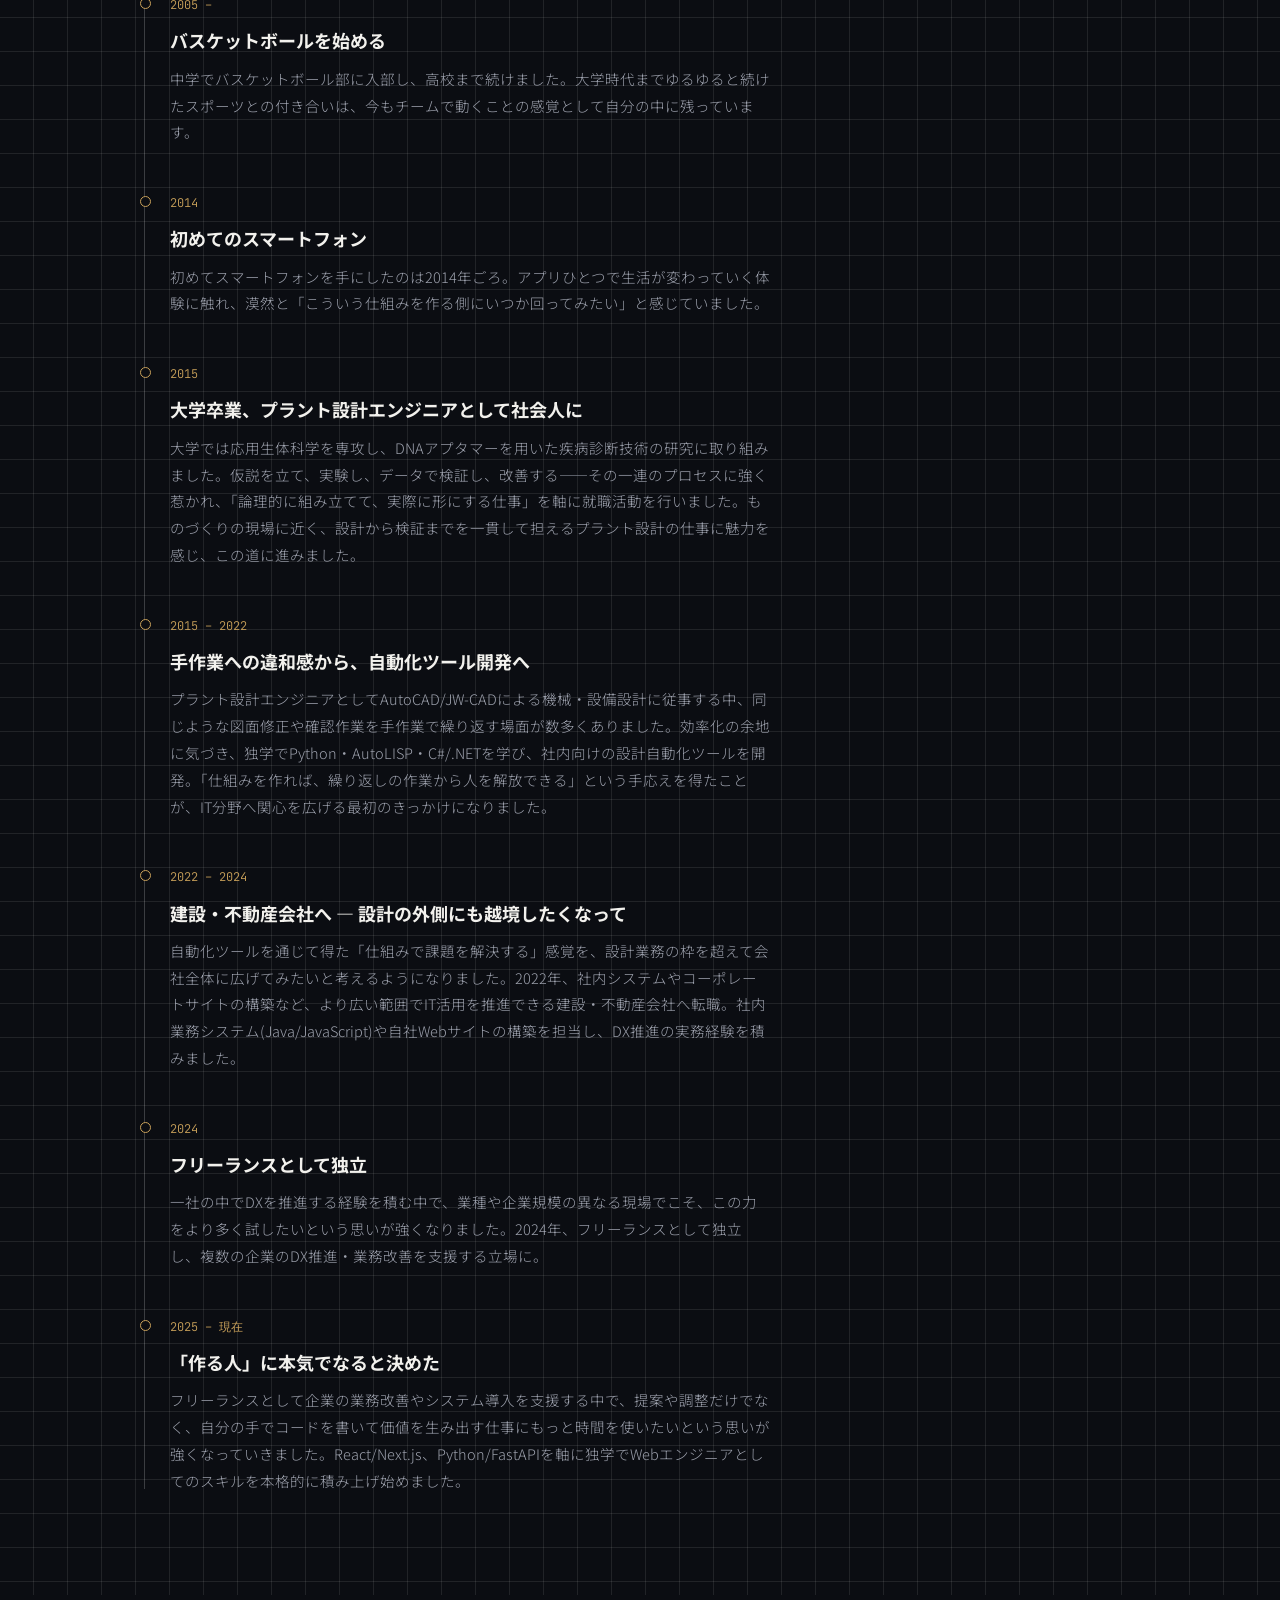
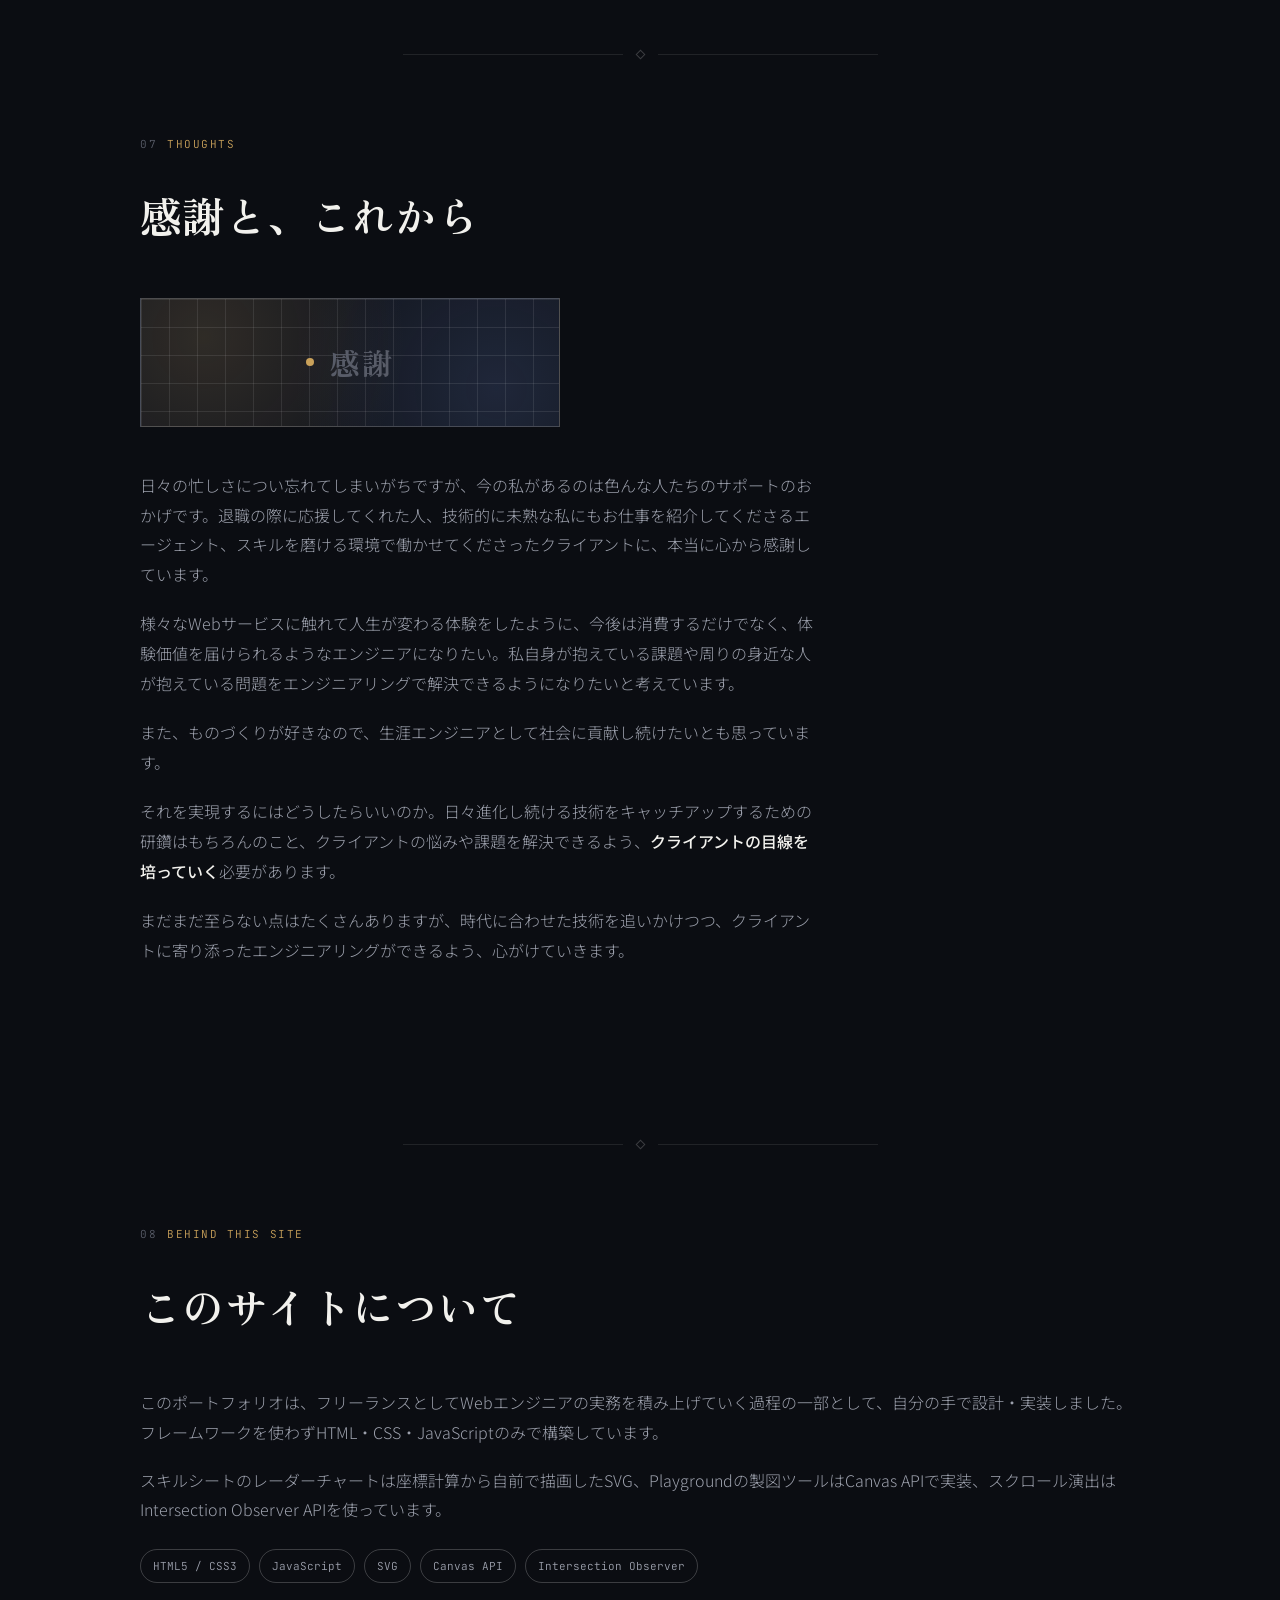
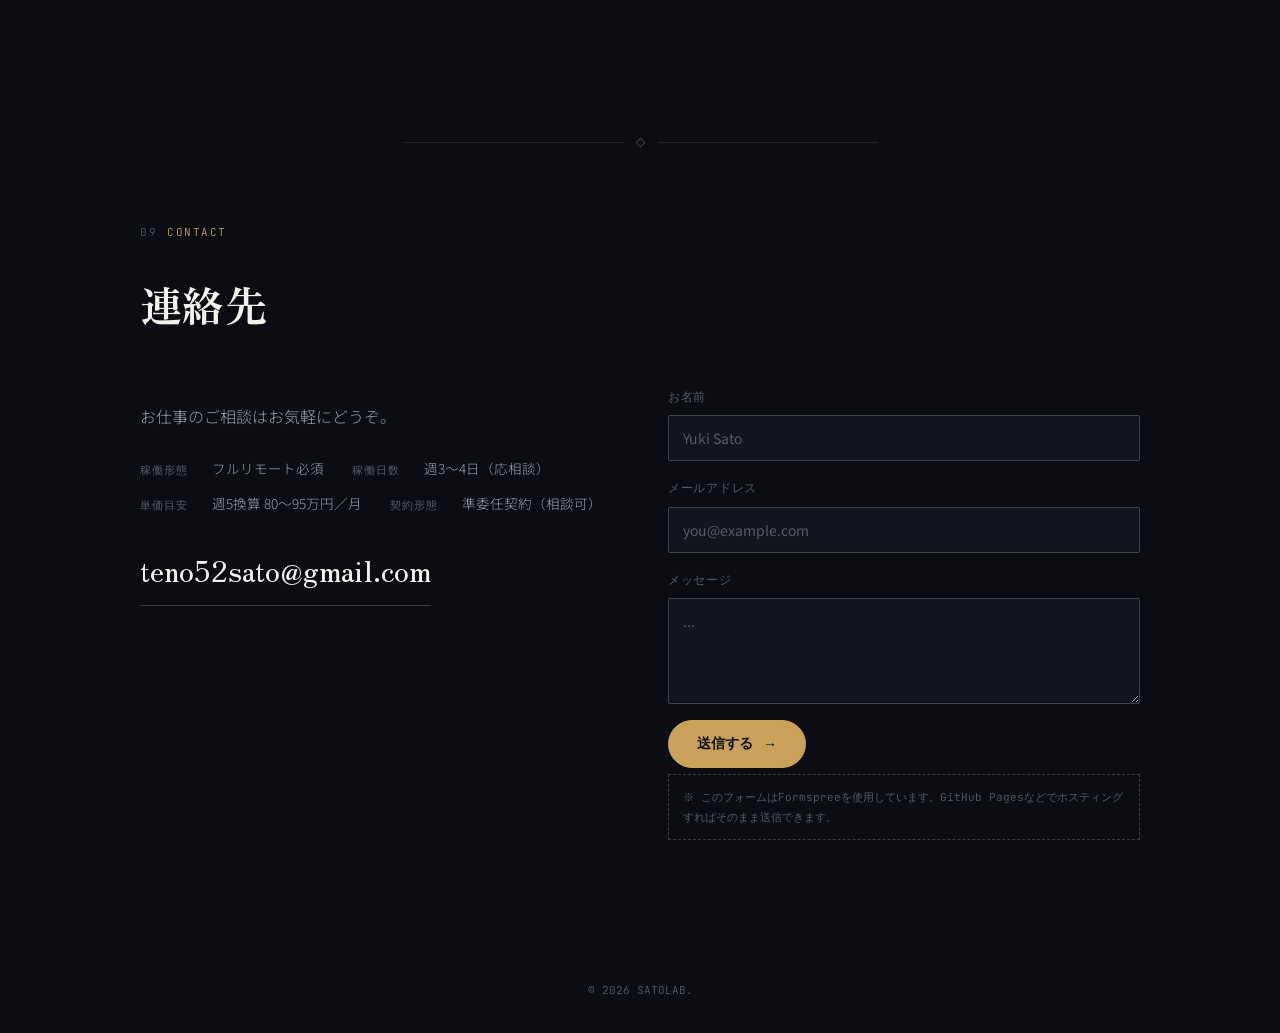
==== commit 45b0a73f: "Raise Backend and Front-end levels on skill radar to match actual experience Data points showed Back" ====
--- a/index.html
+++ b/index.html
@@ -371,15 +371,15 @@
           <text x="308" y="94" class="tick">5</text>
         </g>
 
-        <polygon points="300,80 391,178 404,290 300,350 248,260 222,185" class="radar-target"/>
-
-        <polygon points="300,80 391,178 352,260 300,260 248,260 222,185" class="radar-data" filter="url(#softGlow)"/>
+        <polygon points="300,80 404,170 417,298 300,350 222,275 183,163" class="radar-target"/>
+
+        <polygon points="300,80 404,170 404,290 300,290 222,275 196,170" class="radar-data" filter="url(#softGlow)"/>
         <circle cx="300" cy="80" r="4.5" class="radar-dot"/>
-        <circle cx="391" cy="178" r="4.5" class="radar-dot"/>
-        <circle cx="352" cy="260" r="4.5" class="radar-dot"/>
-        <circle cx="300" cy="260" r="4.5" class="radar-dot"/>
-        <circle cx="248" cy="260" r="4.5" class="radar-dot"/>
-        <circle cx="222" cy="185" r="4.5" class="radar-dot"/>
+        <circle cx="404" cy="170" r="4.5" class="radar-dot"/>
+        <circle cx="404" cy="290" r="4.5" class="radar-dot"/>
+        <circle cx="300" cy="290" r="4.5" class="radar-dot"/>
+        <circle cx="222" cy="275" r="4.5" class="radar-dot"/>
+        <circle cx="196" cy="170" r="4.5" class="radar-dot"/>
 
         <text x="300" y="55" class="radar-label" text-anchor="middle"><tspan class="ja">CAD・設計</tspan><tspan class="en">CAD / Design</tspan></text>
         <text x="452" y="138" class="radar-label" text-anchor="start"><tspan class="ja">自動化ツール</tspan><tspan class="en">Automation</tspan></text>
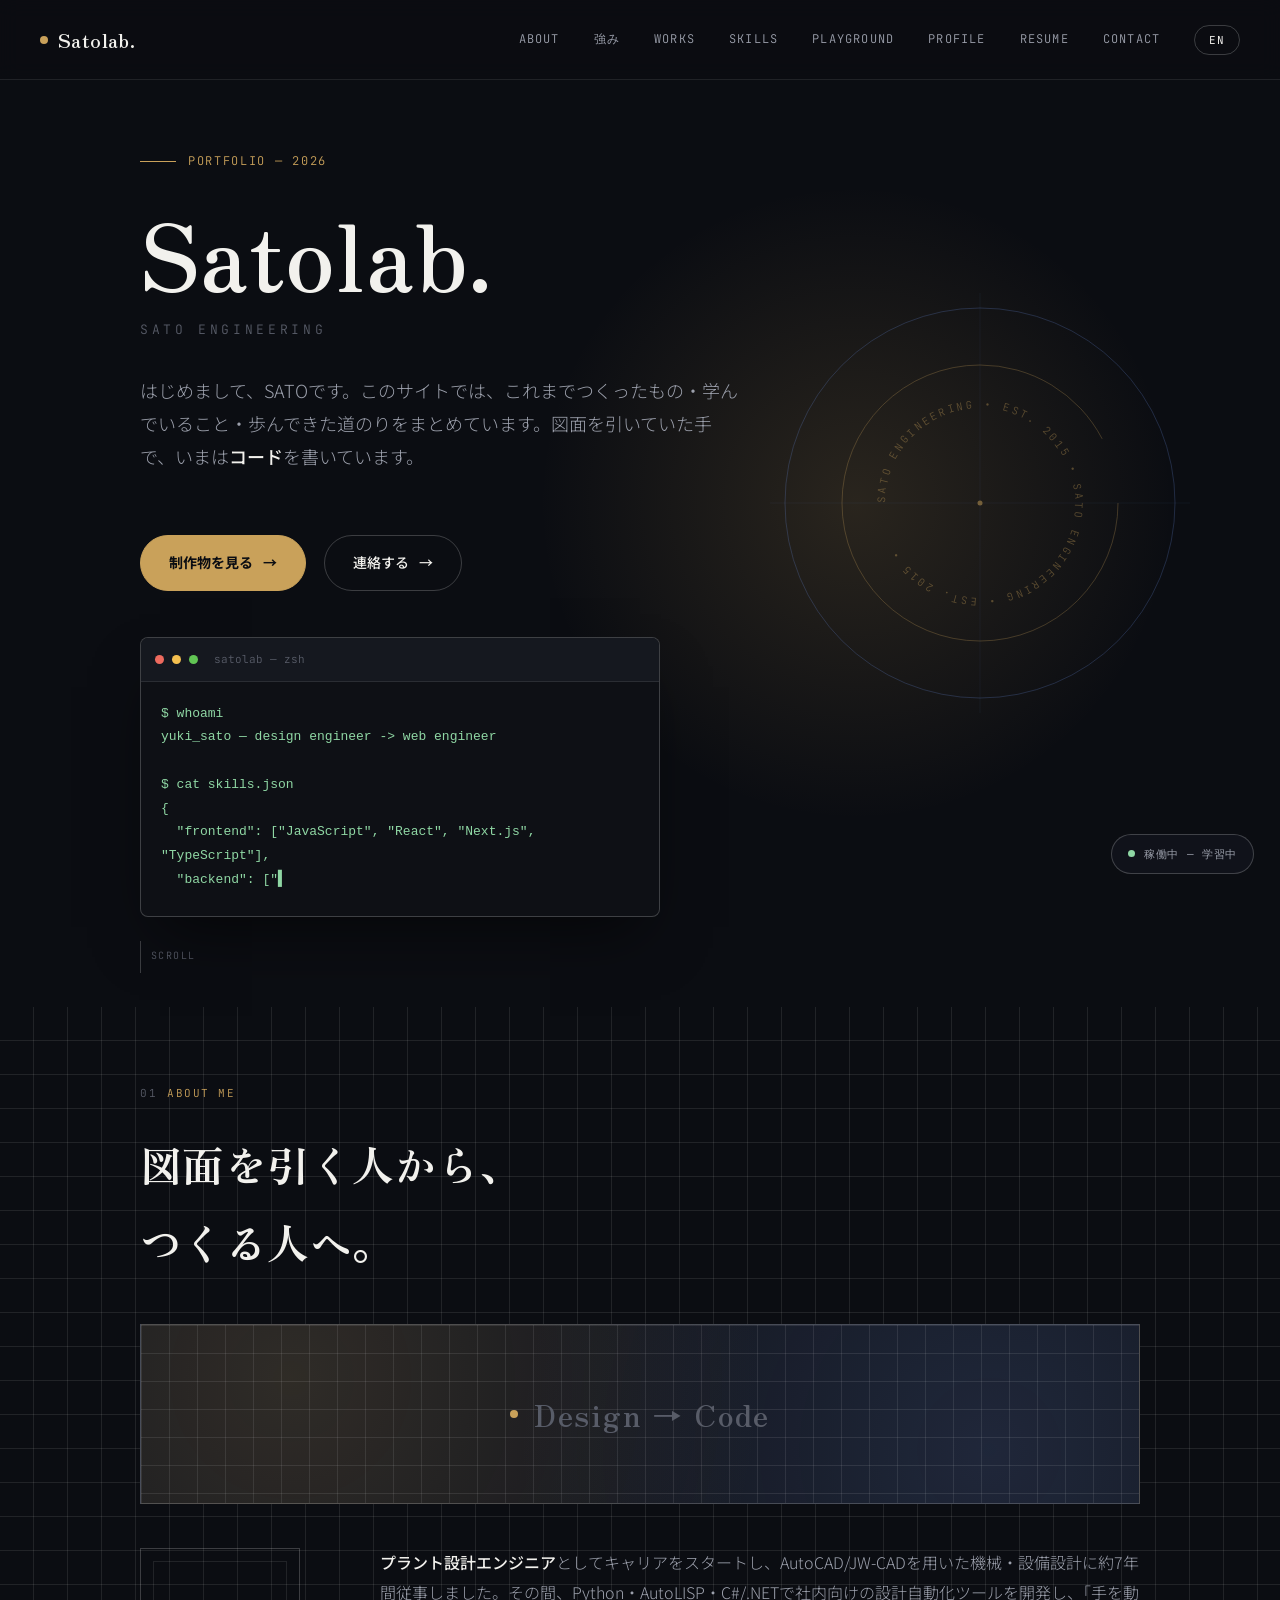
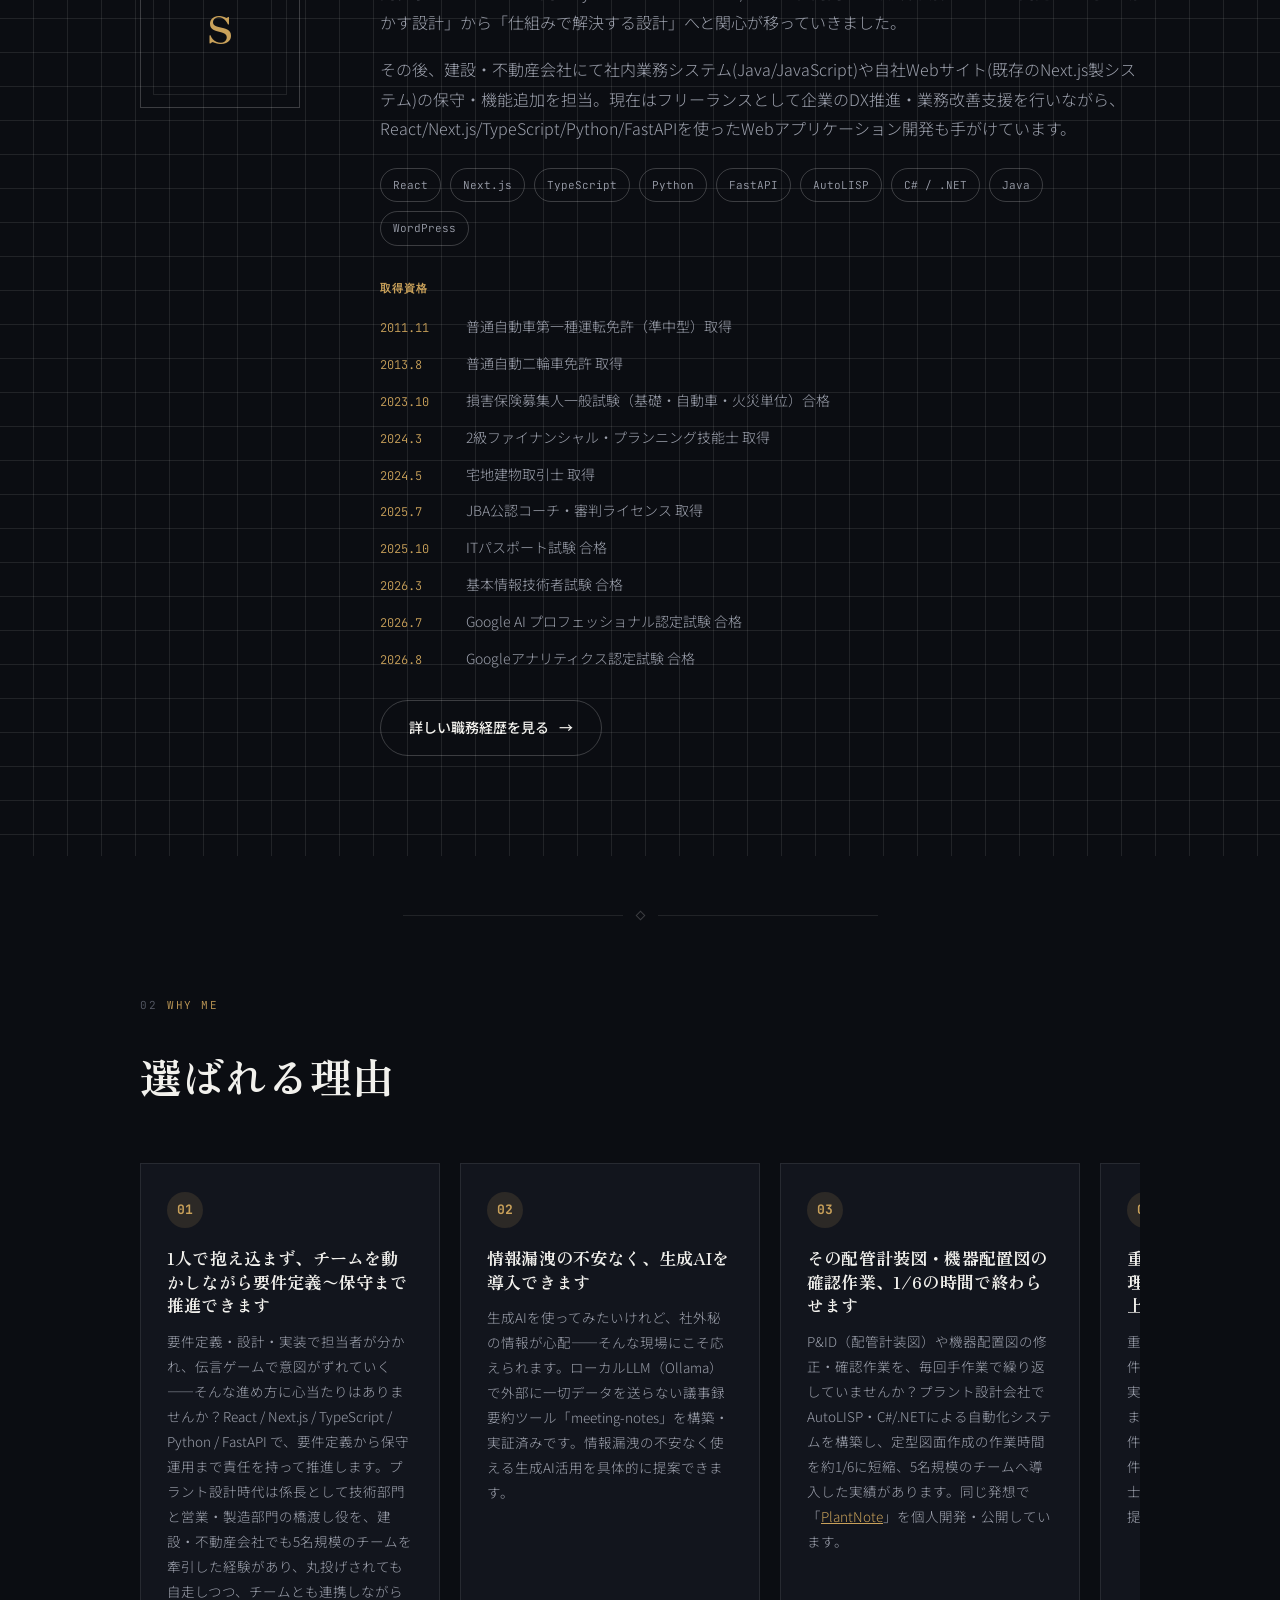
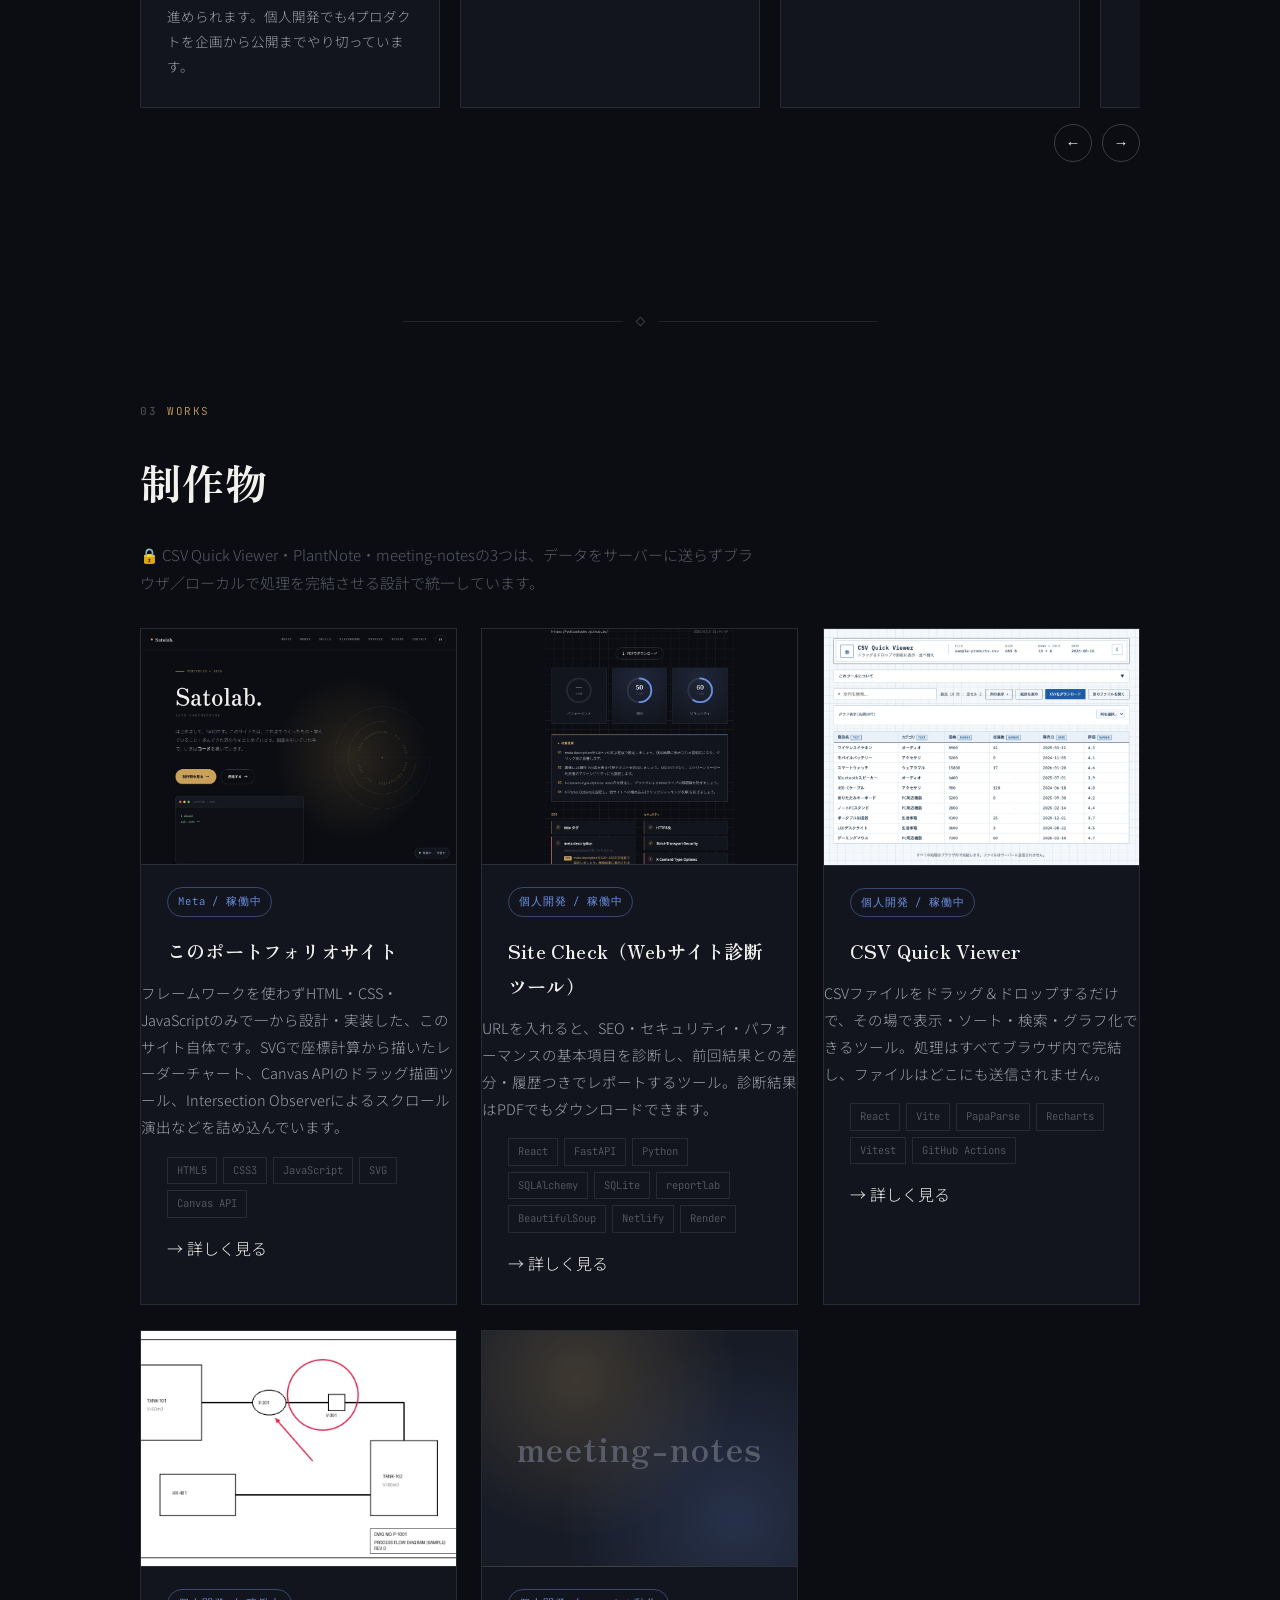
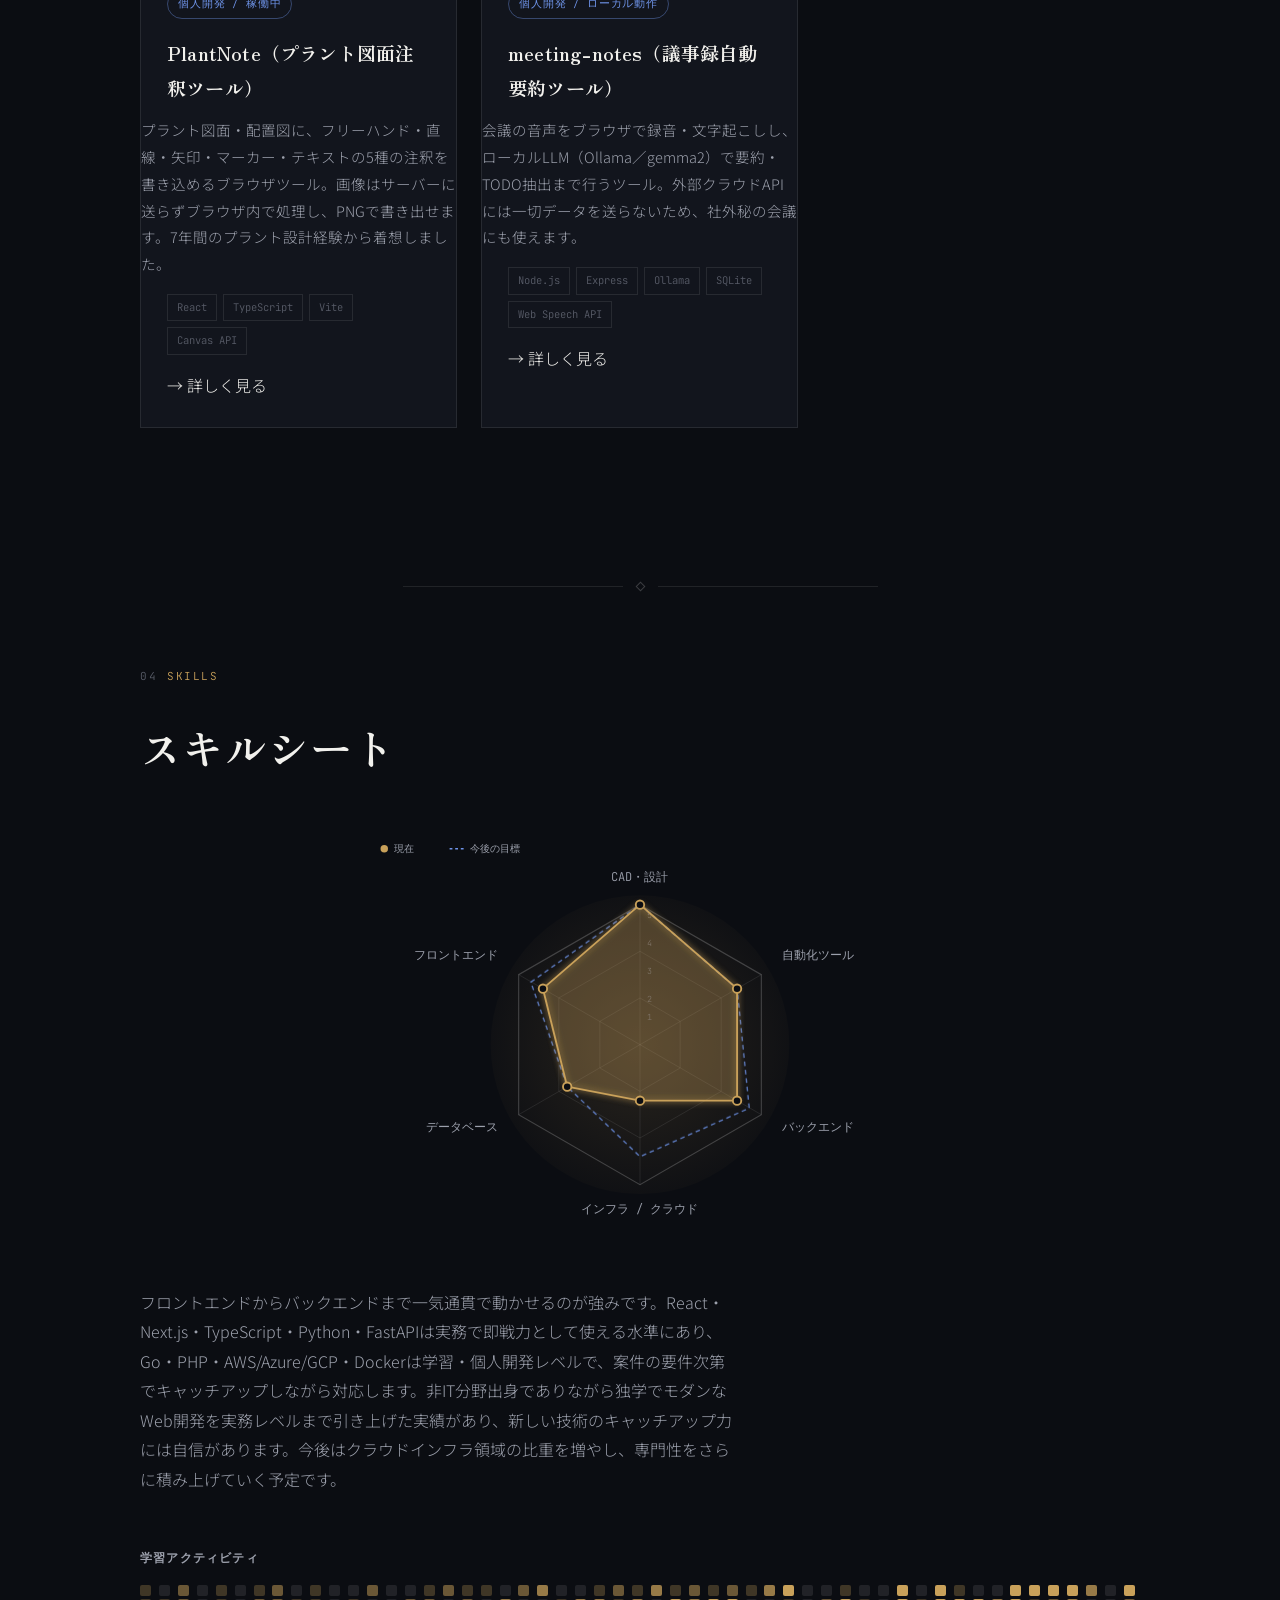
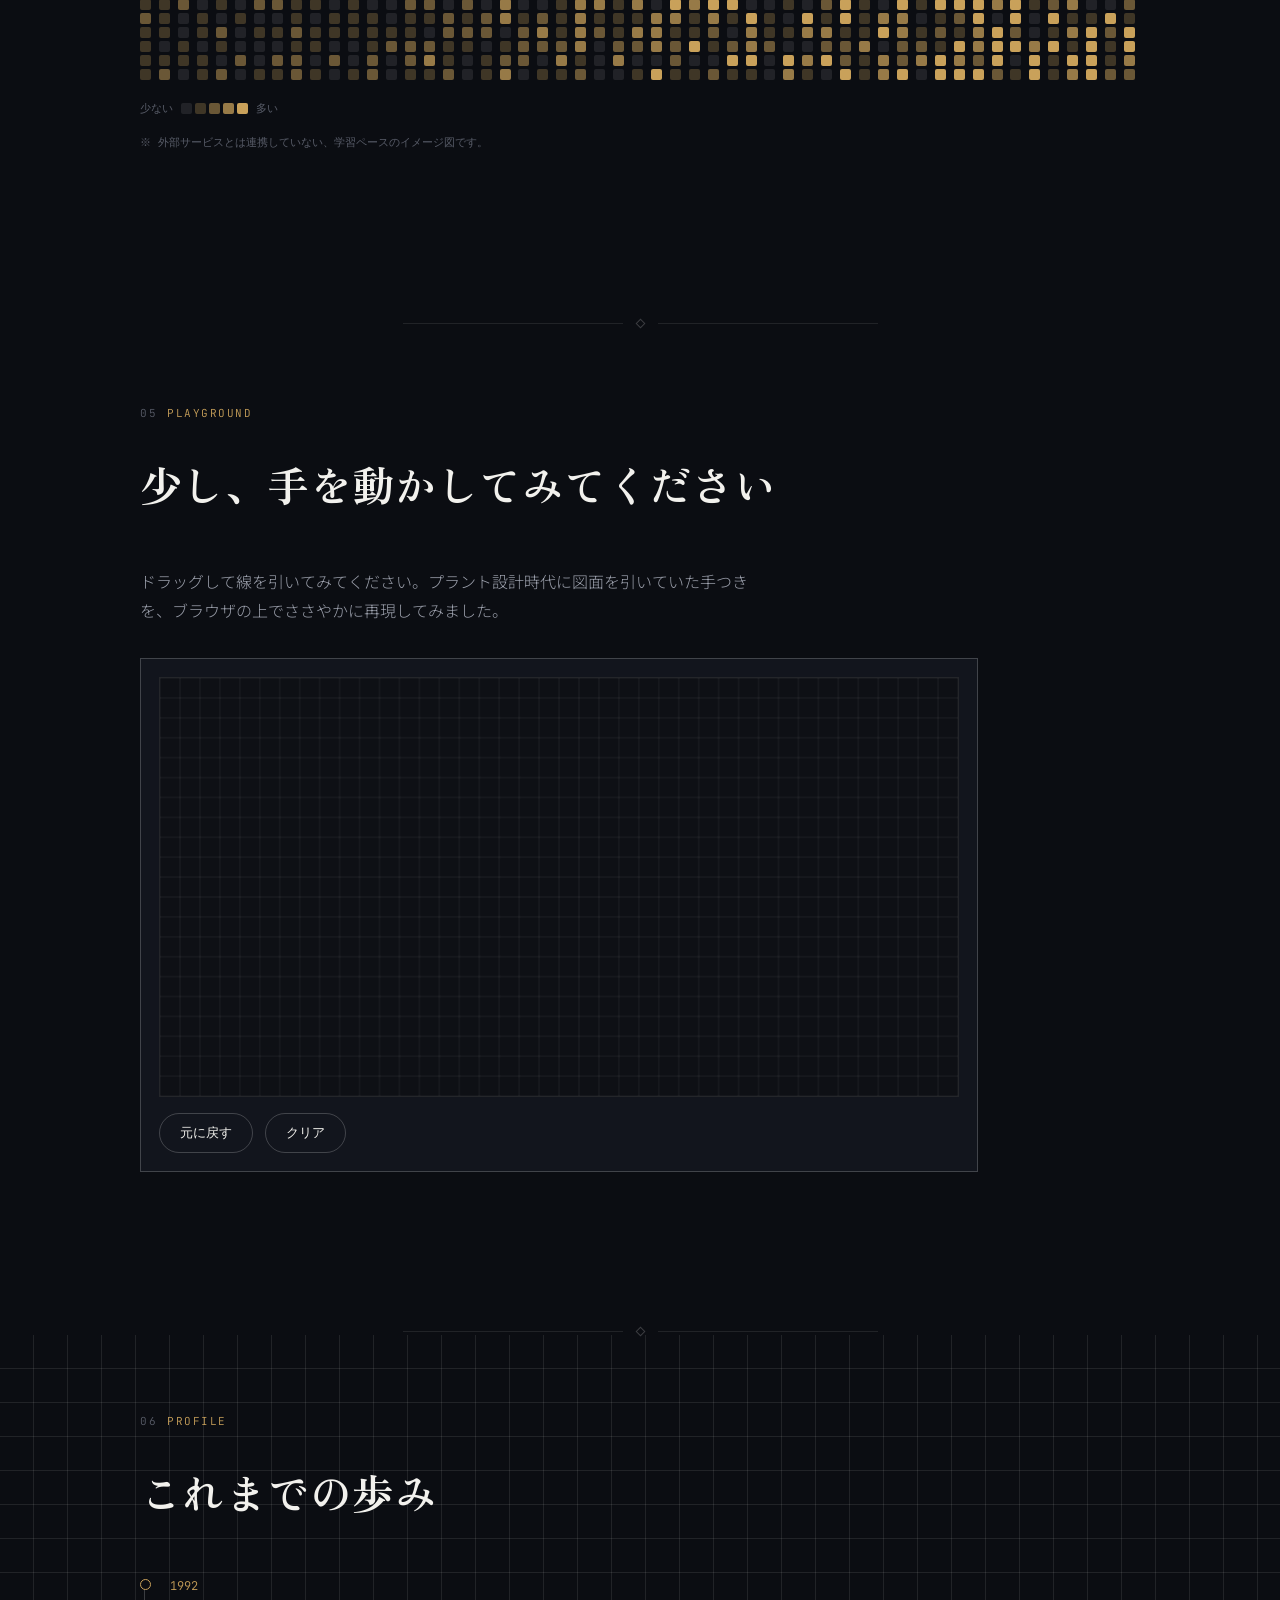
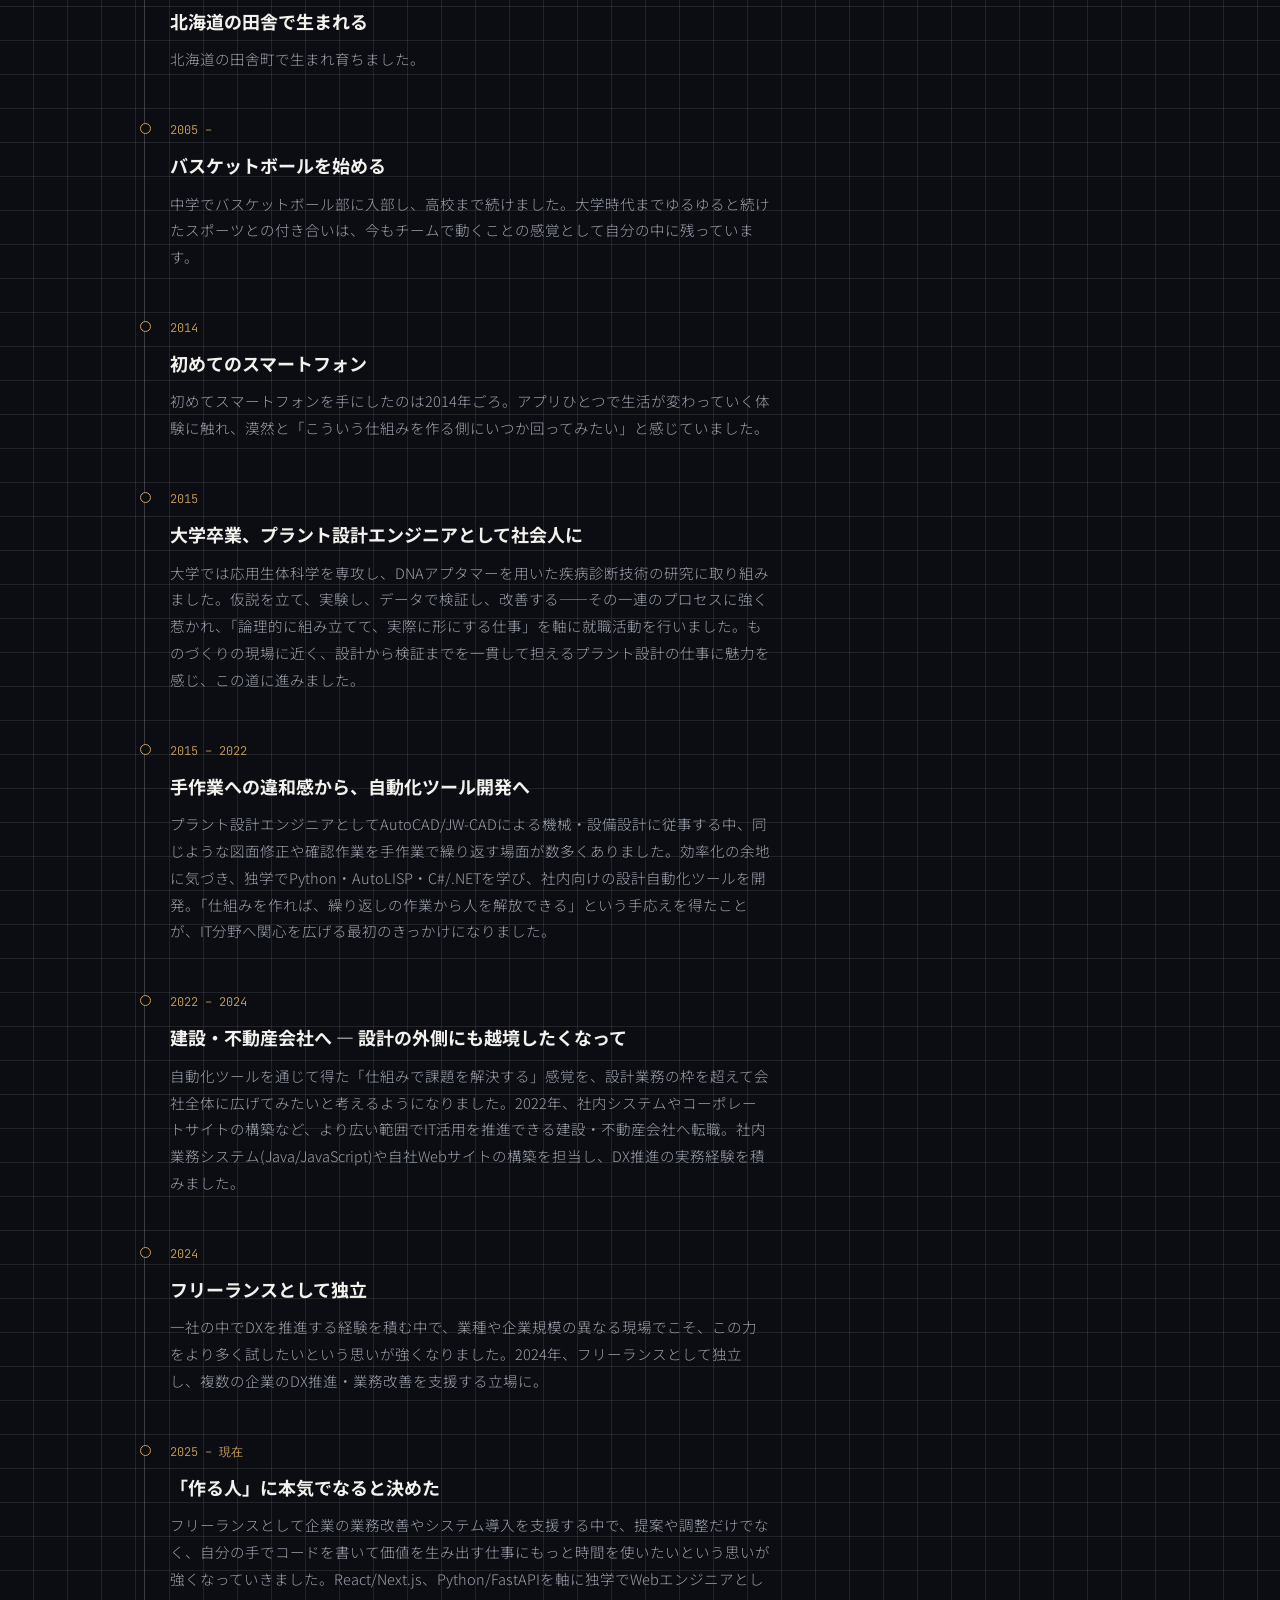
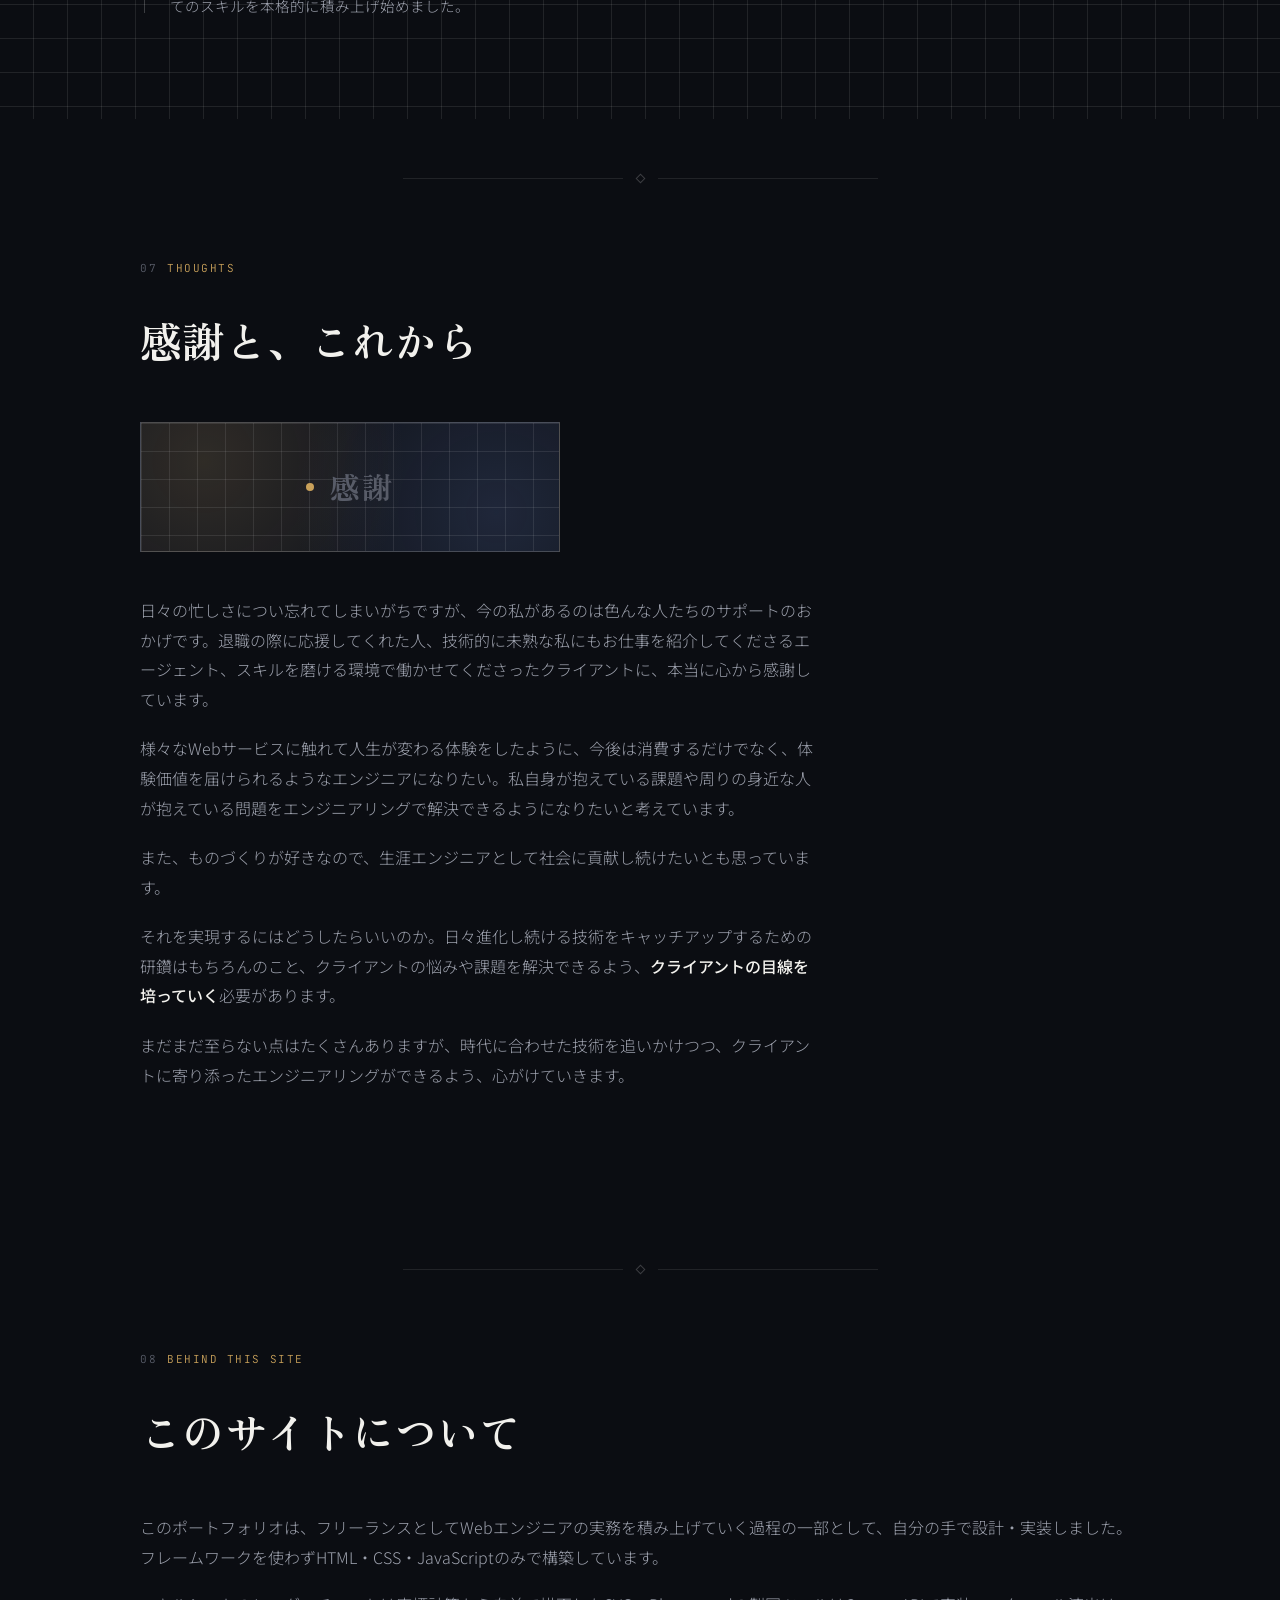
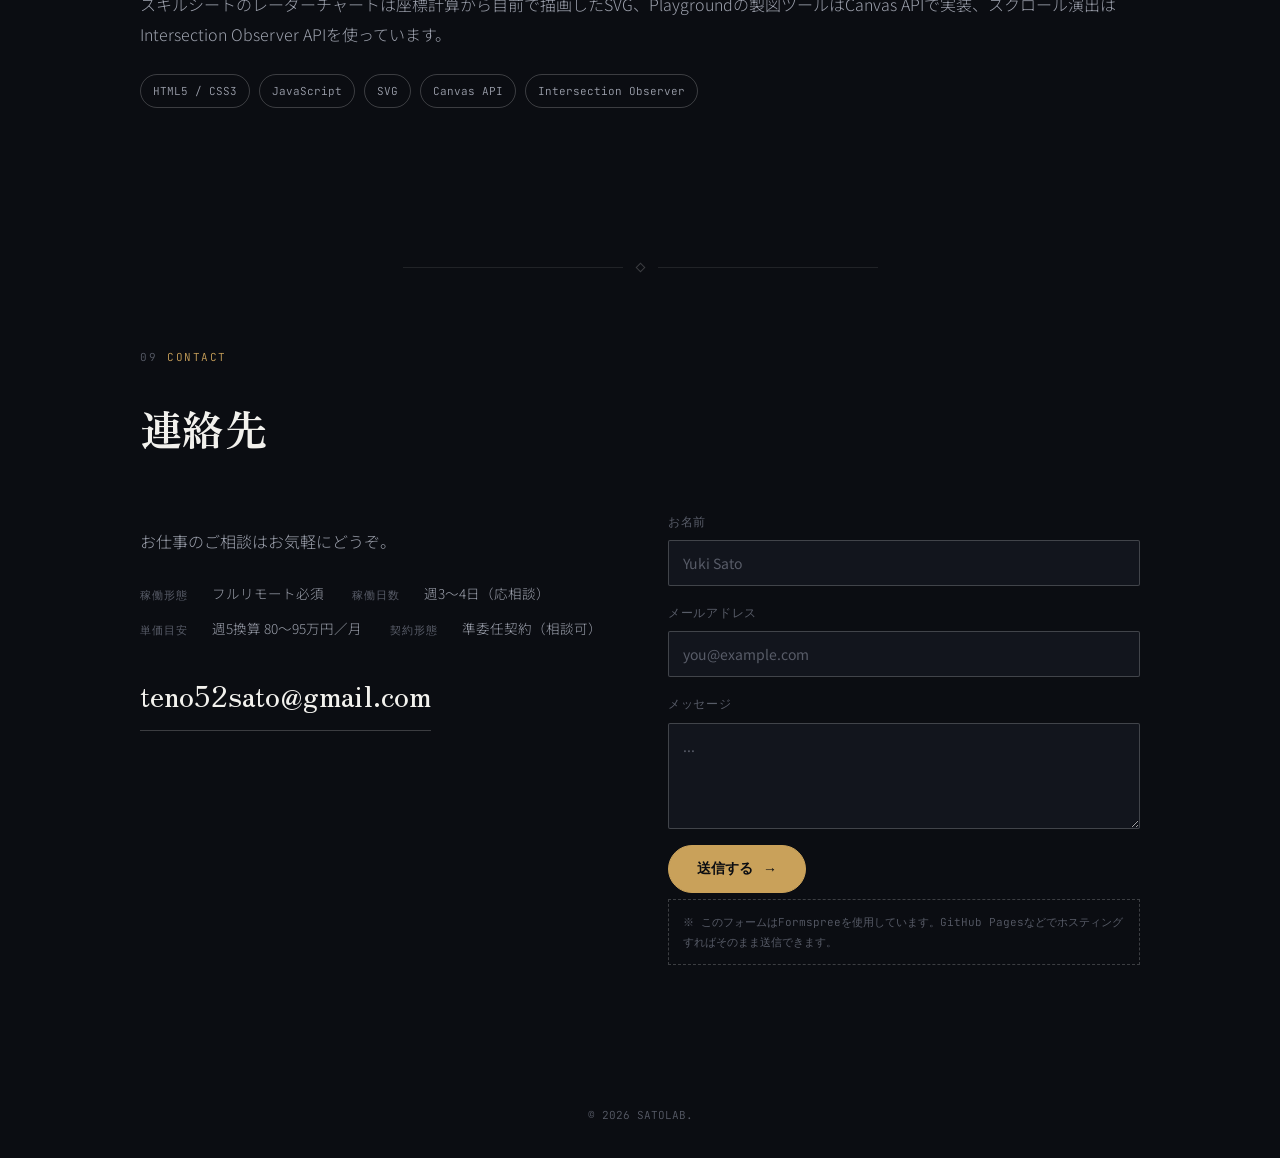
==== commit 266d1276: "Rebalance Why Me card #1: show team leadership, not just solo execution Most freelance engagements m" ====
--- a/index.html
+++ b/index.html
@@ -124,9 +124,9 @@
 
       <div class="why-card">
         <div class="idx mono">01</div>
-        <h3><span class="ja">要件定義から保守まで、まるごと1人で任せられます</span><span class="en">Requirements to maintenance, all on me</span></h3>
-        <p class="ja">要件定義・設計・実装で担当者が分かれ、伝言ゲームで意図がずれていく——そんな進め方に心当たりはありませんか？React / Next.js / TypeScript / Python / FastAPI で、要件定義から保守運用まで一人称で完遂します。個人開発でも4プロダクトを企画から公開までやり切っています。</p>
-        <p class="en">Ever had a project's intent drift as it passed between separate owners? I run requirements-to-maintenance myself with React, Next.js, TypeScript, Python, and FastAPI — and have shipped four personal products solo.</p>
+        <h3><span class="ja">1人で抱え込まず、チームを動かしながら要件定義〜保守まで推進できます</span><span class="en">Driving requirements-to-maintenance, together with the team</span></h3>
+        <p class="ja">要件定義・設計・実装で担当者が分かれ、伝言ゲームで意図がずれていく——そんな進め方に心当たりはありませんか？React / Next.js / TypeScript / Python / FastAPI で、要件定義から保守運用まで責任を持って推進します。プラント設計時代は係長として技術部門と営業・製造部門の橋渡し役を、建設・不動産会社でも5名規模のチームを牽引した経験があり、丸投げされても自走しつつ、チームとも連携しながら進められます。個人開発でも4プロダクトを企画から公開までやり切っています。</p>
+        <p class="en">Ever had a project's intent drift as it passed between separate owners? I drive requirements-to-maintenance with React, Next.js, TypeScript, Python, and FastAPI. As section chief in plant design I bridged engineering with sales and manufacturing, and I've led five-person teams at two companies — I can run independently when needed, and coordinate closely with a team when that's what the work calls for. I've also shipped four personal products solo, start to finish.</p>
       </div>
 
       <div class="why-card">
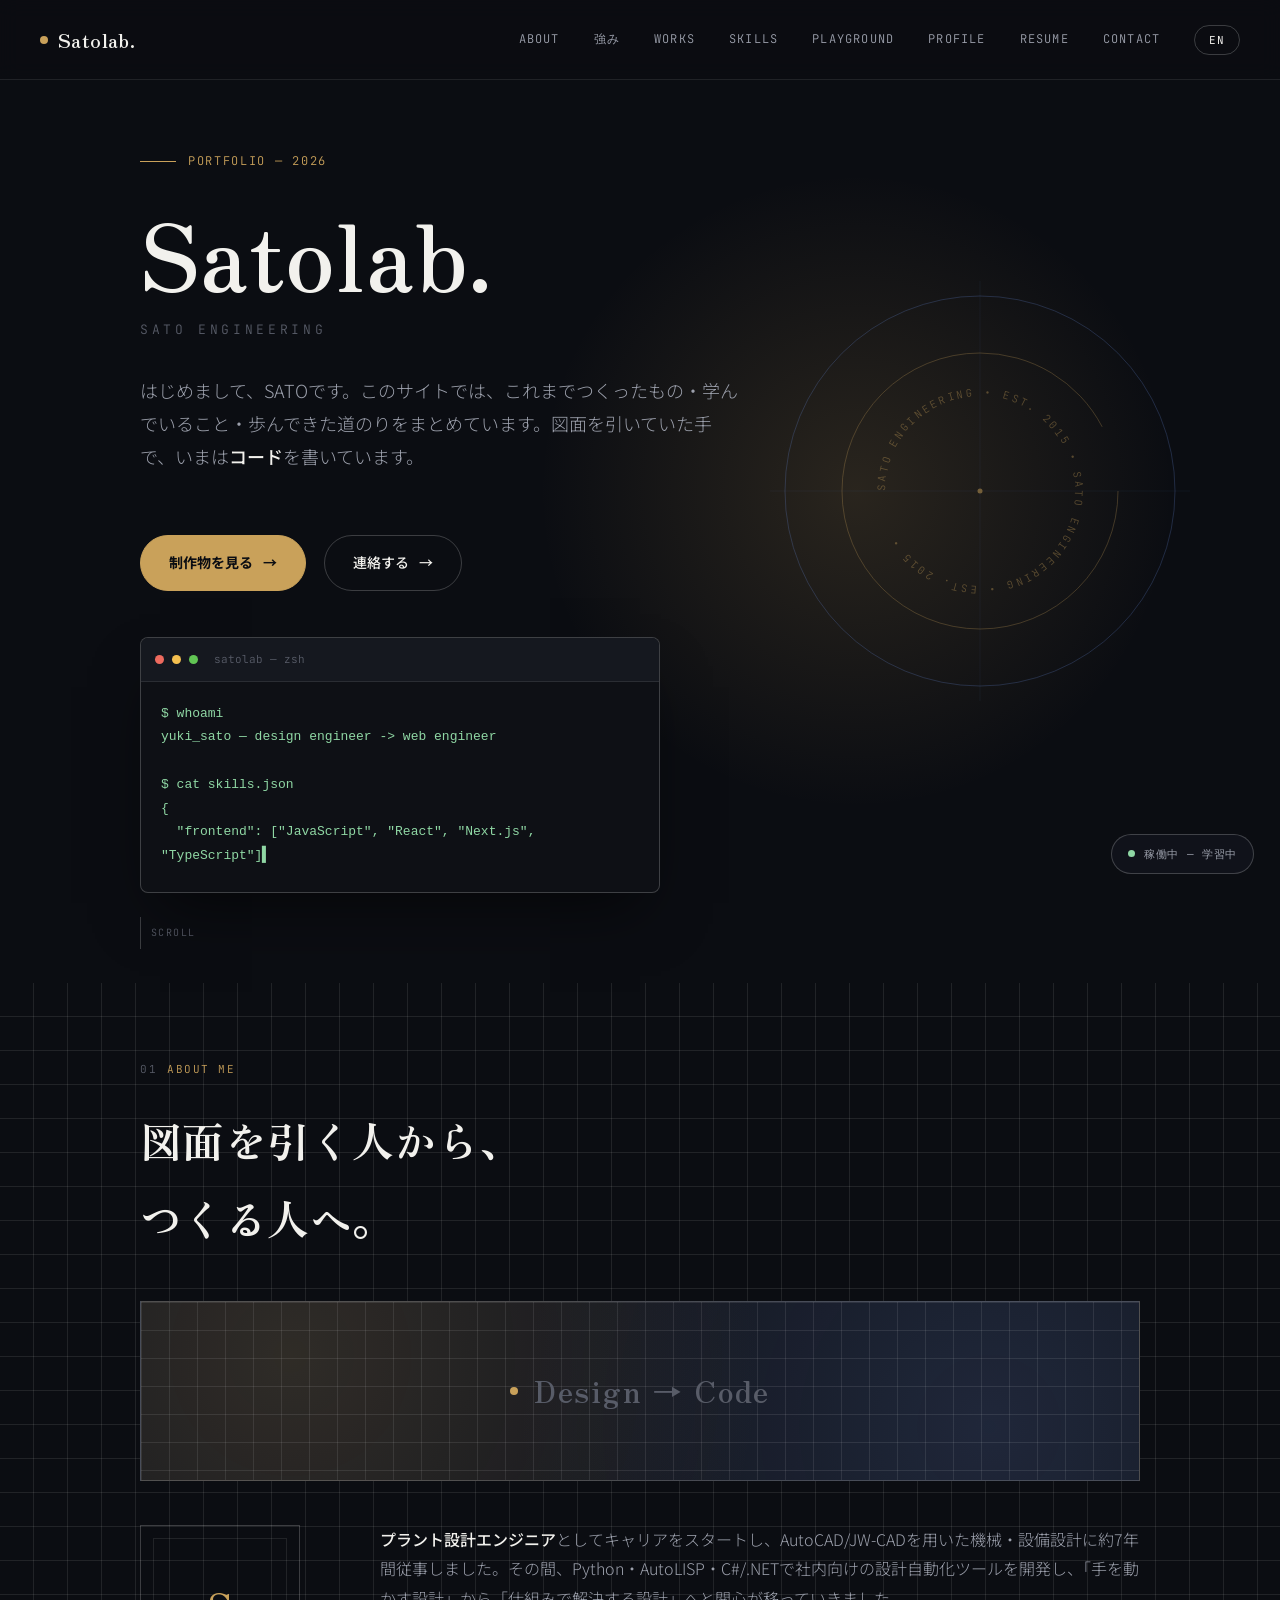
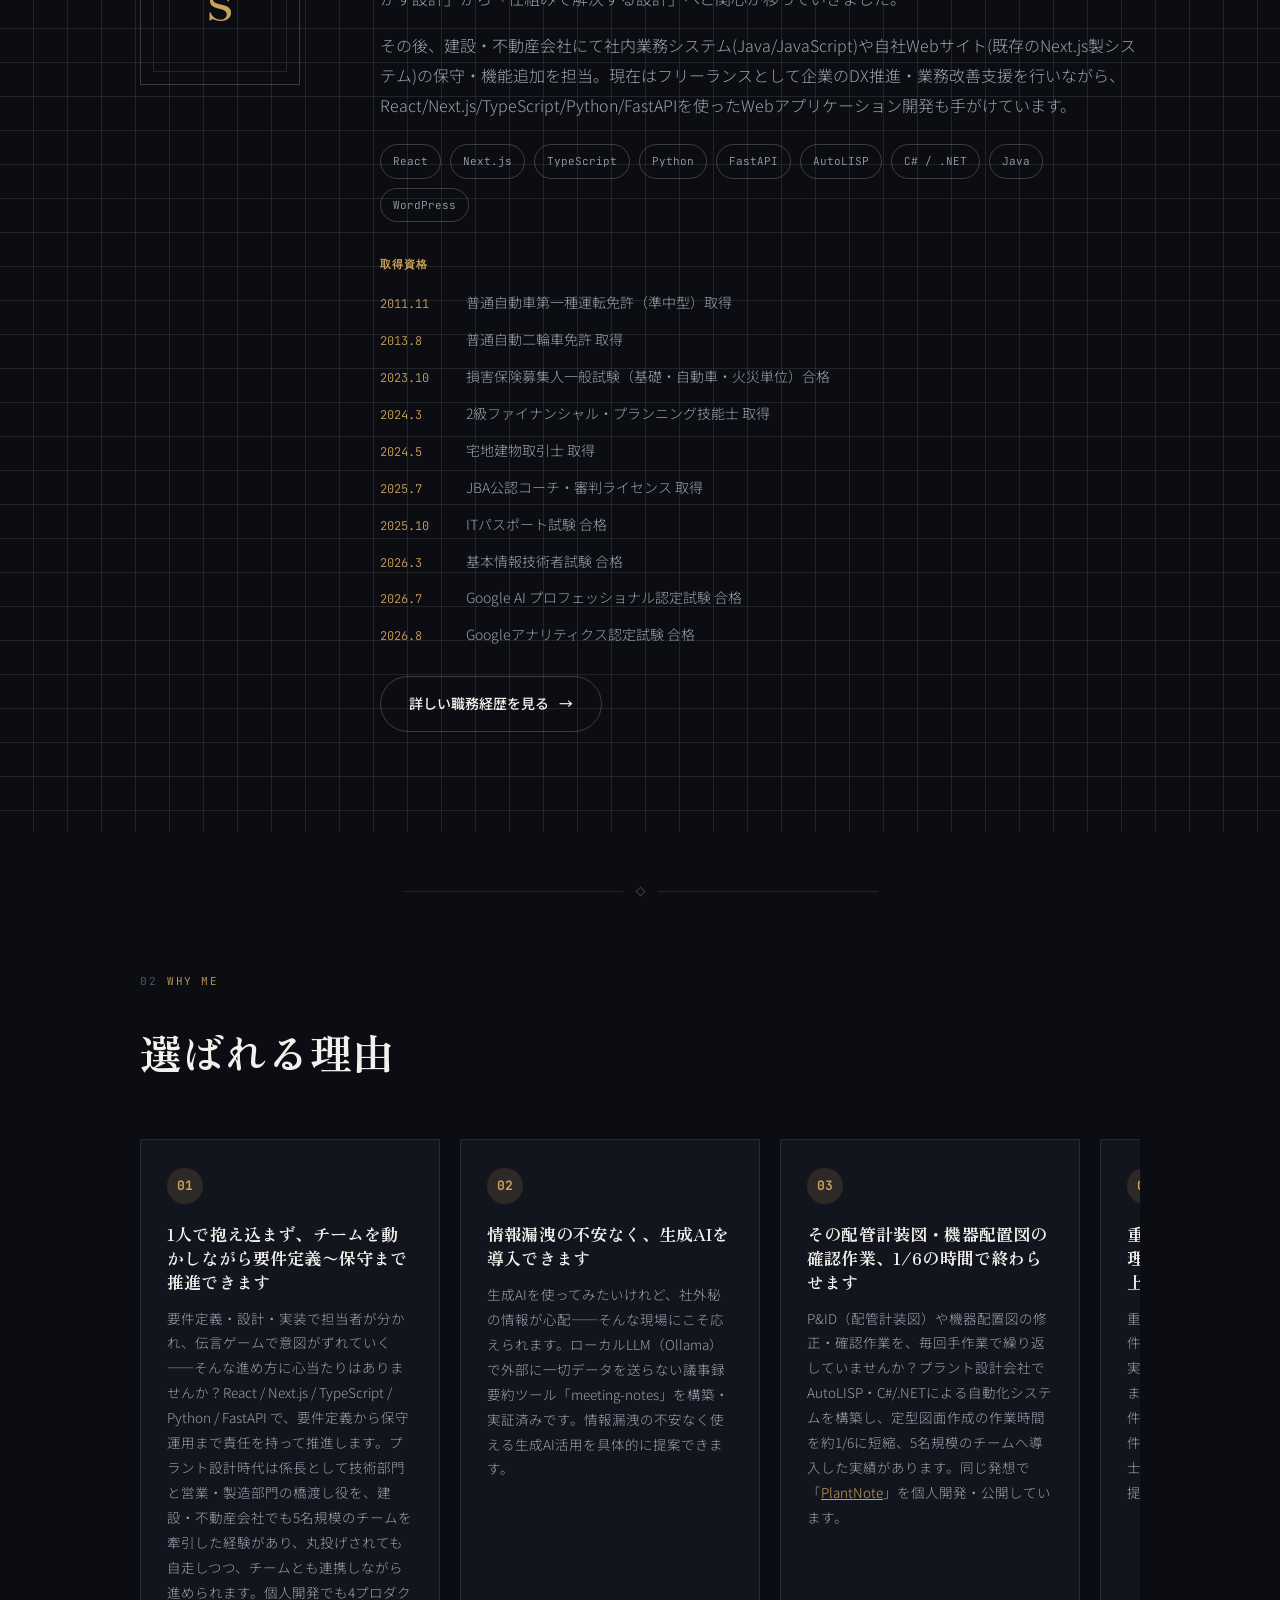
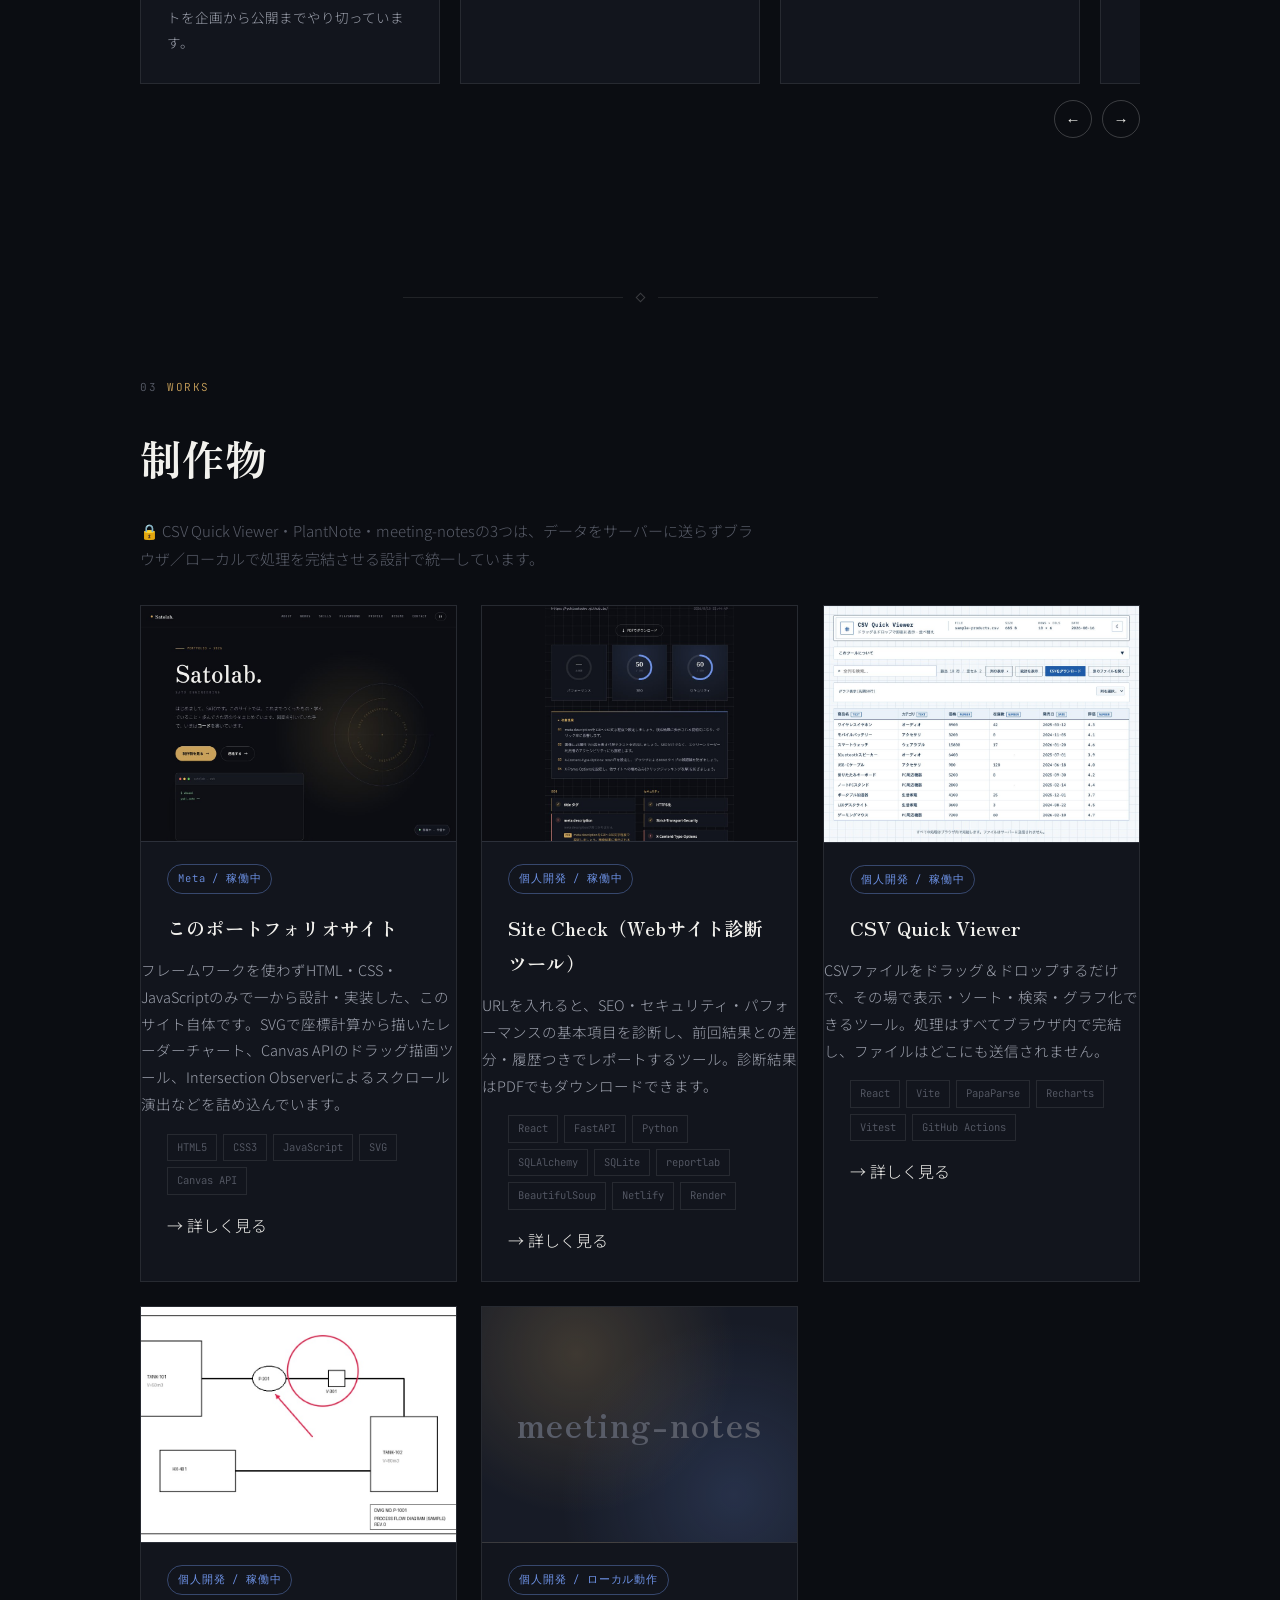
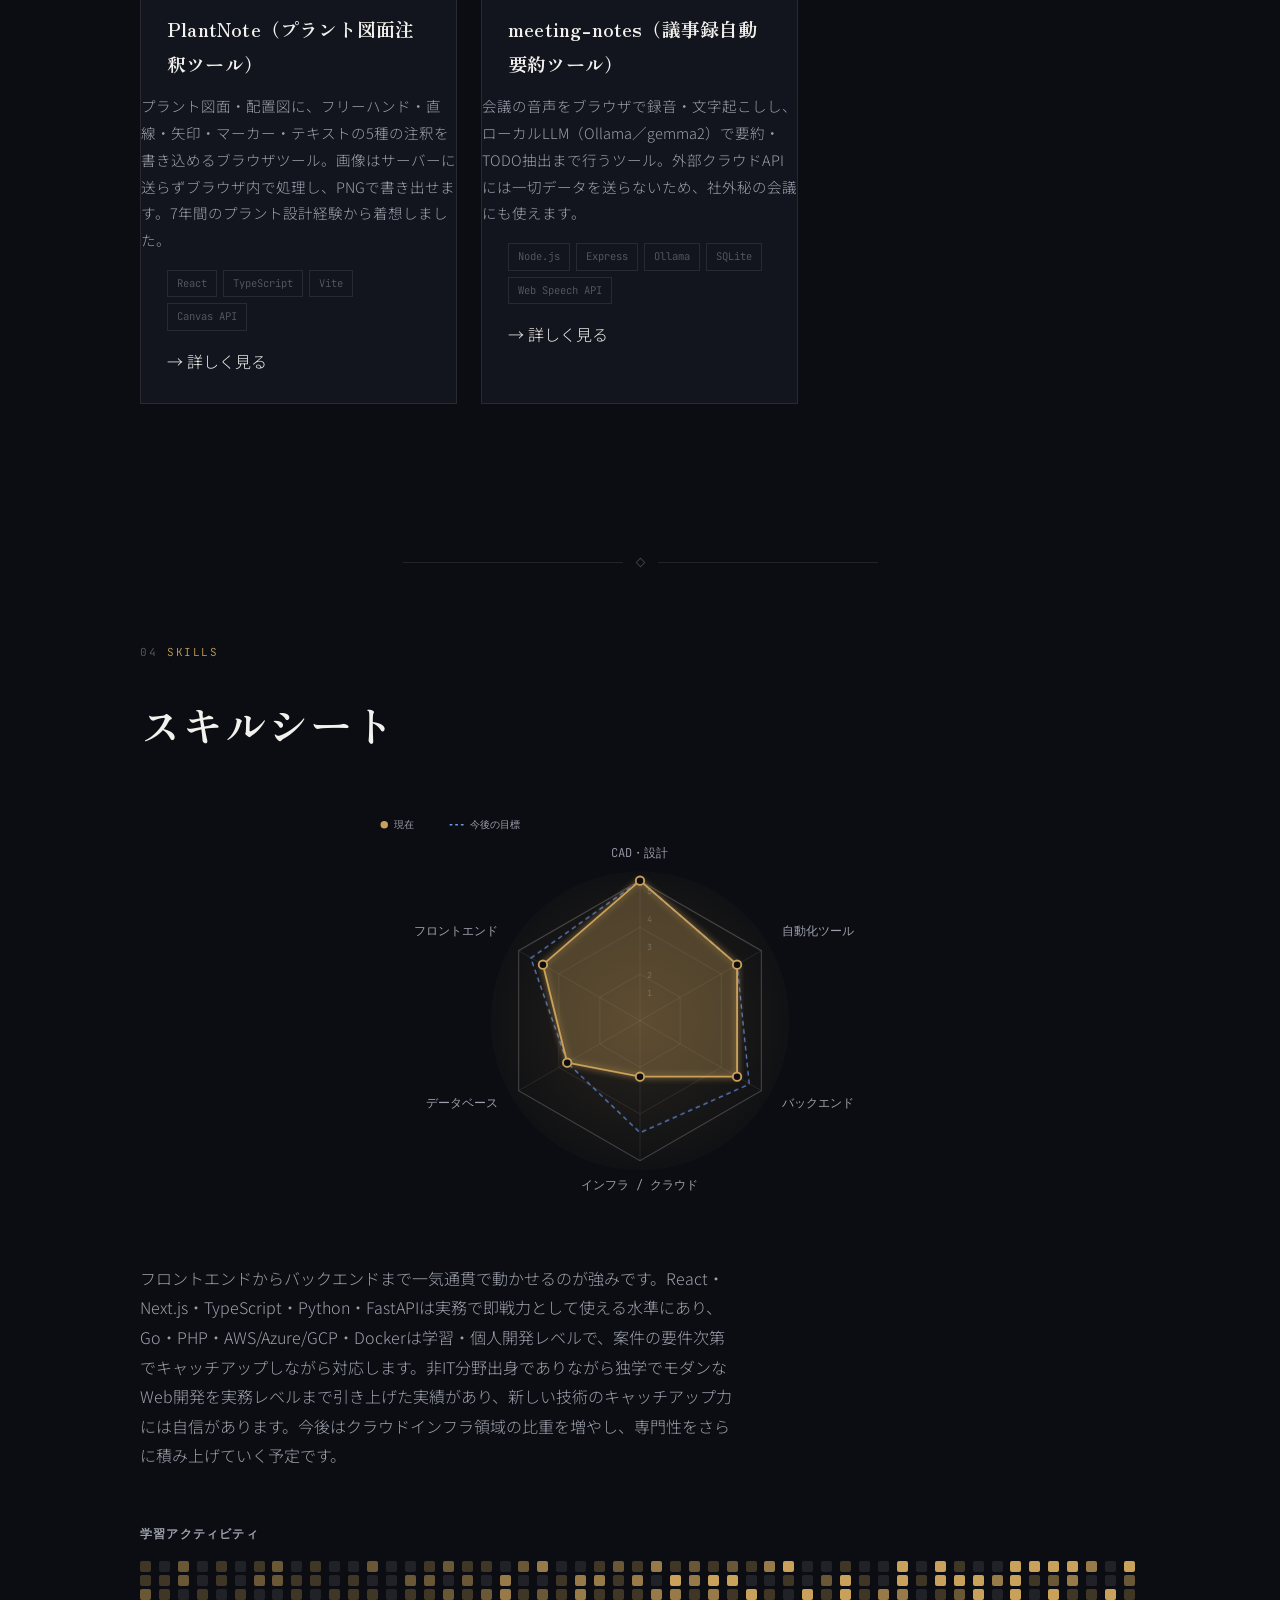
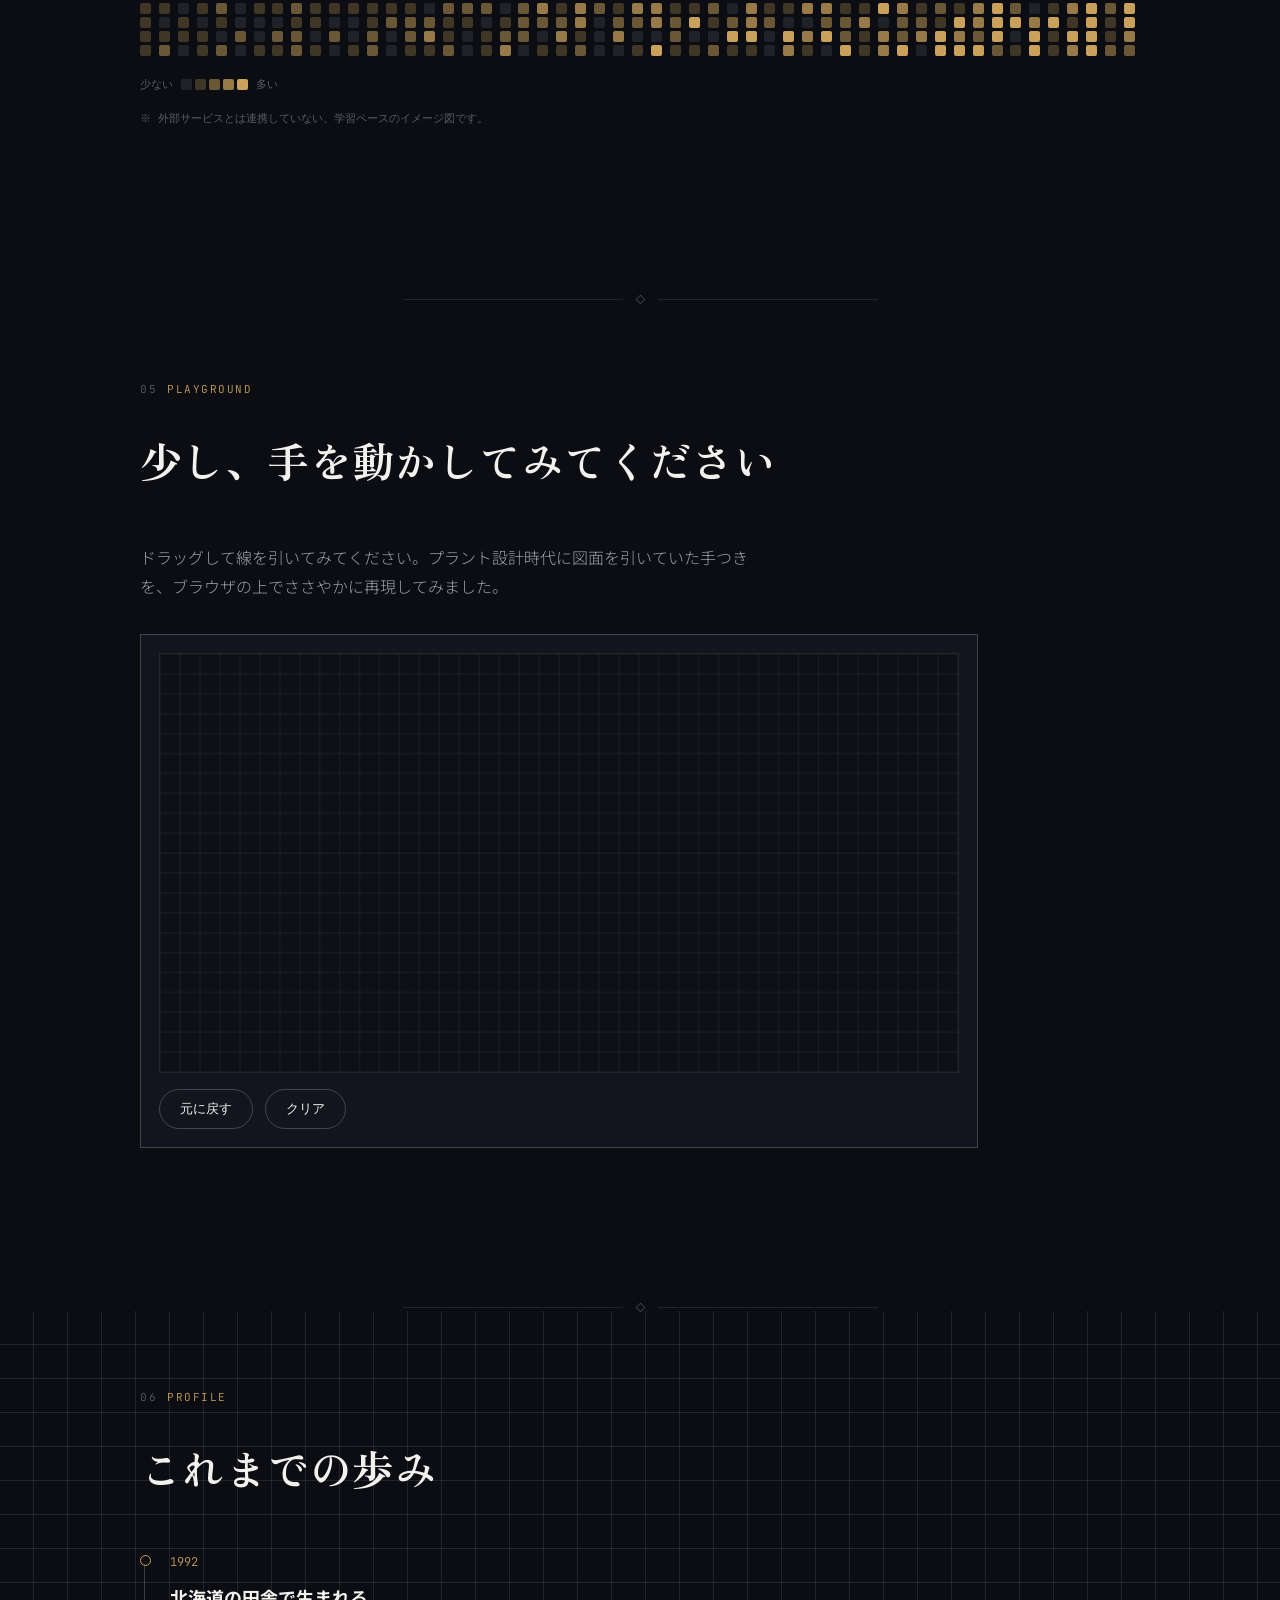
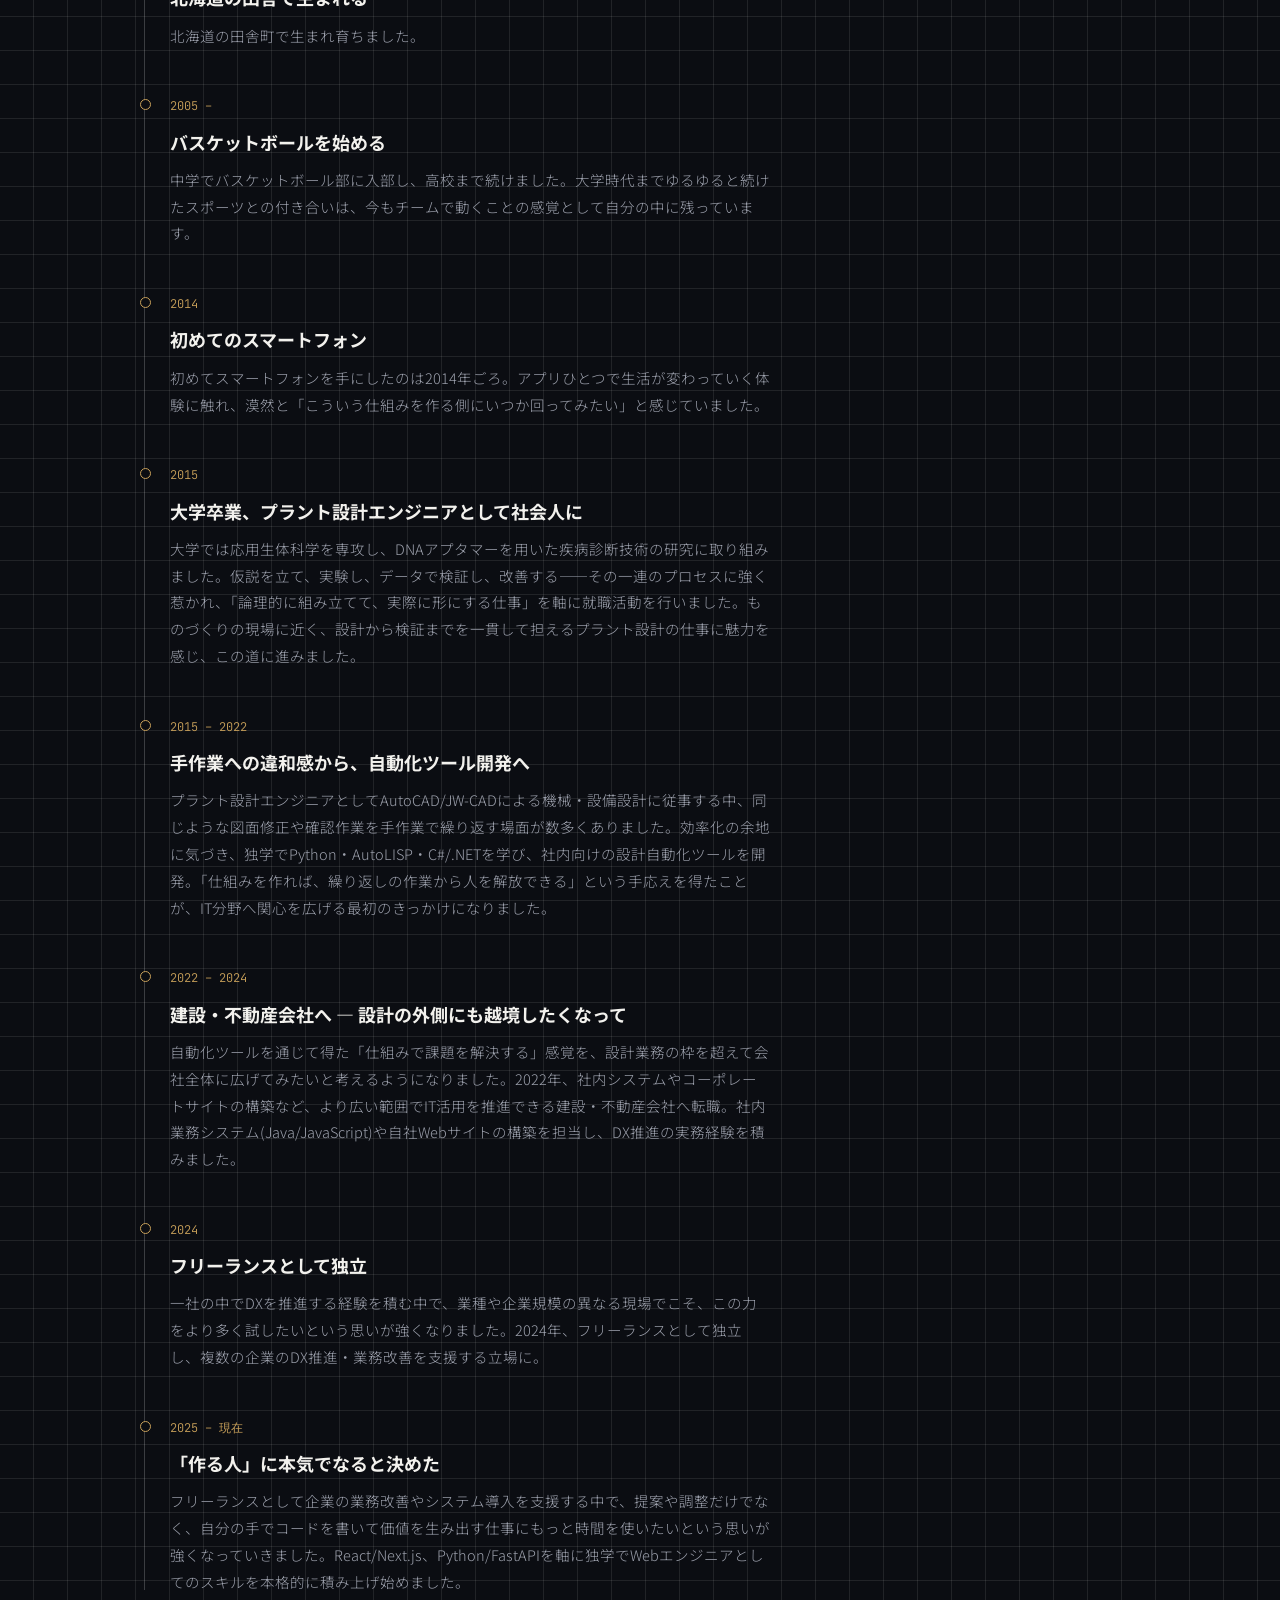
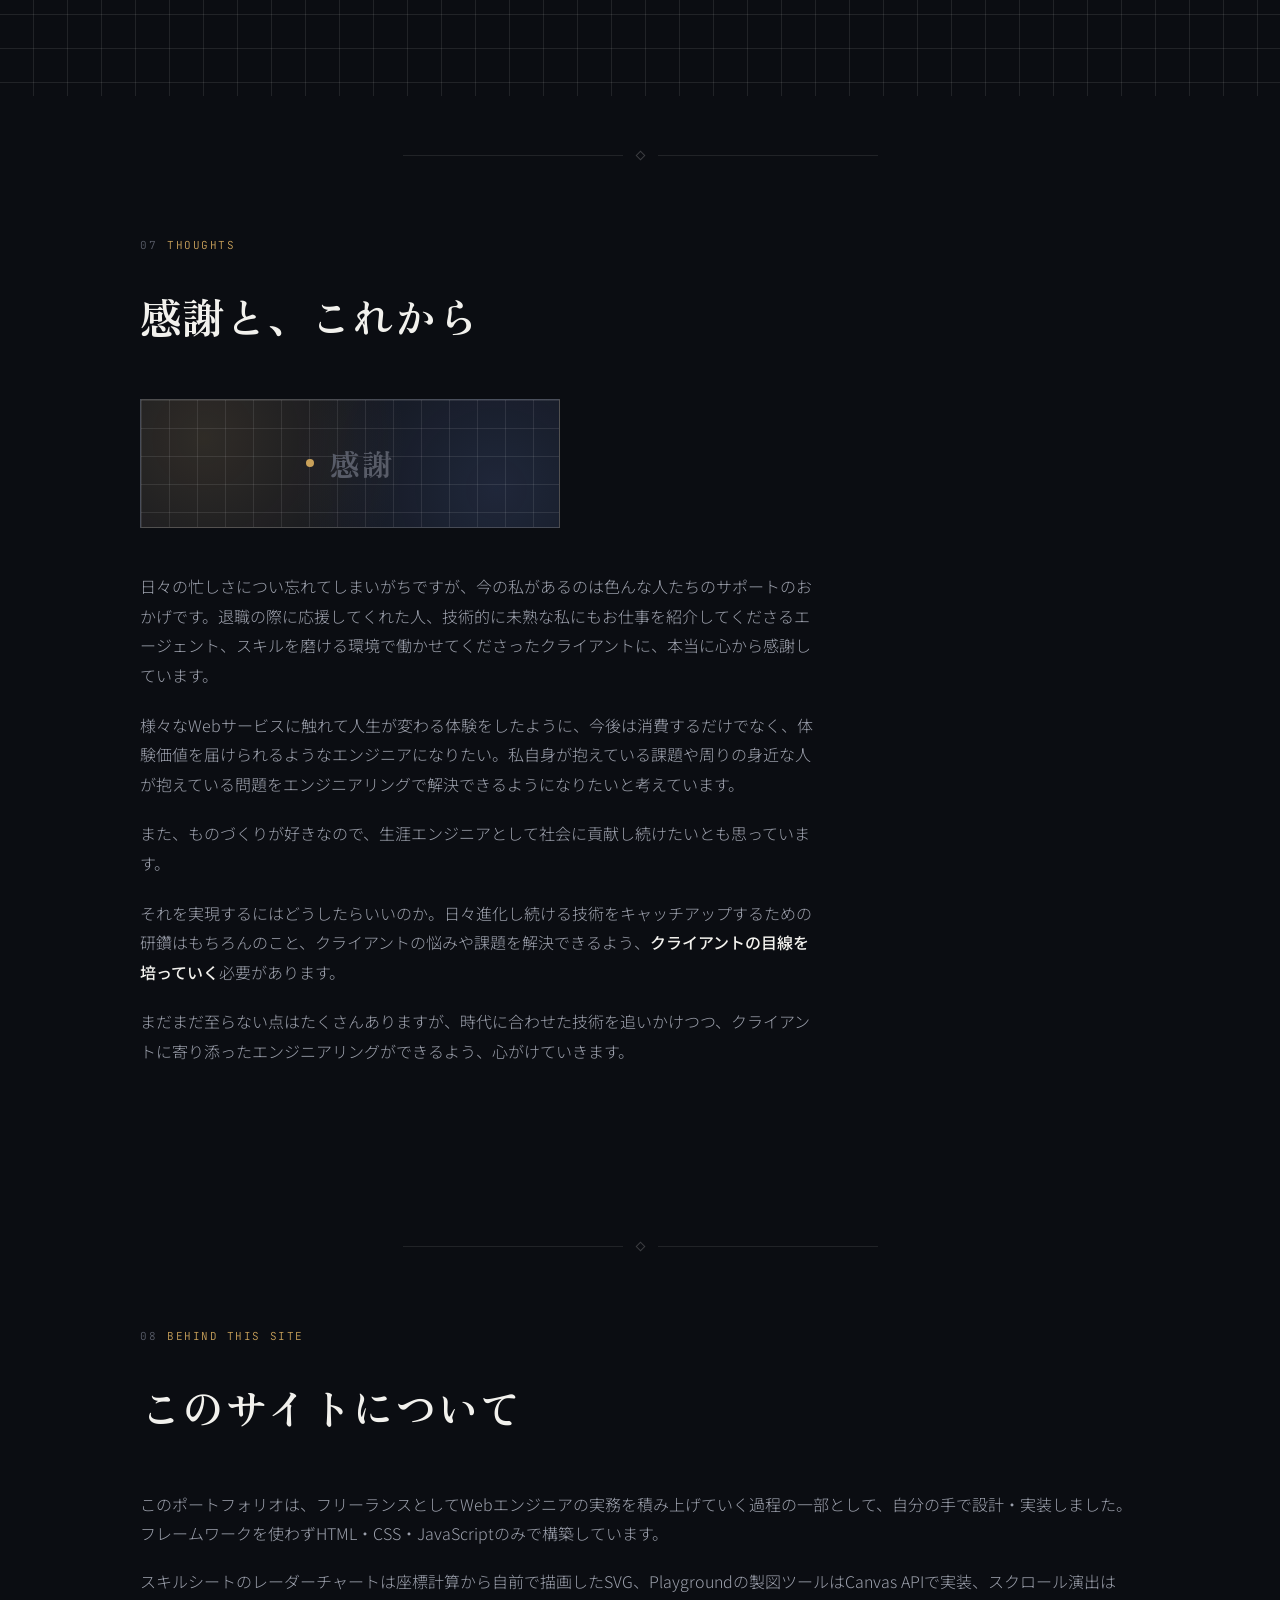
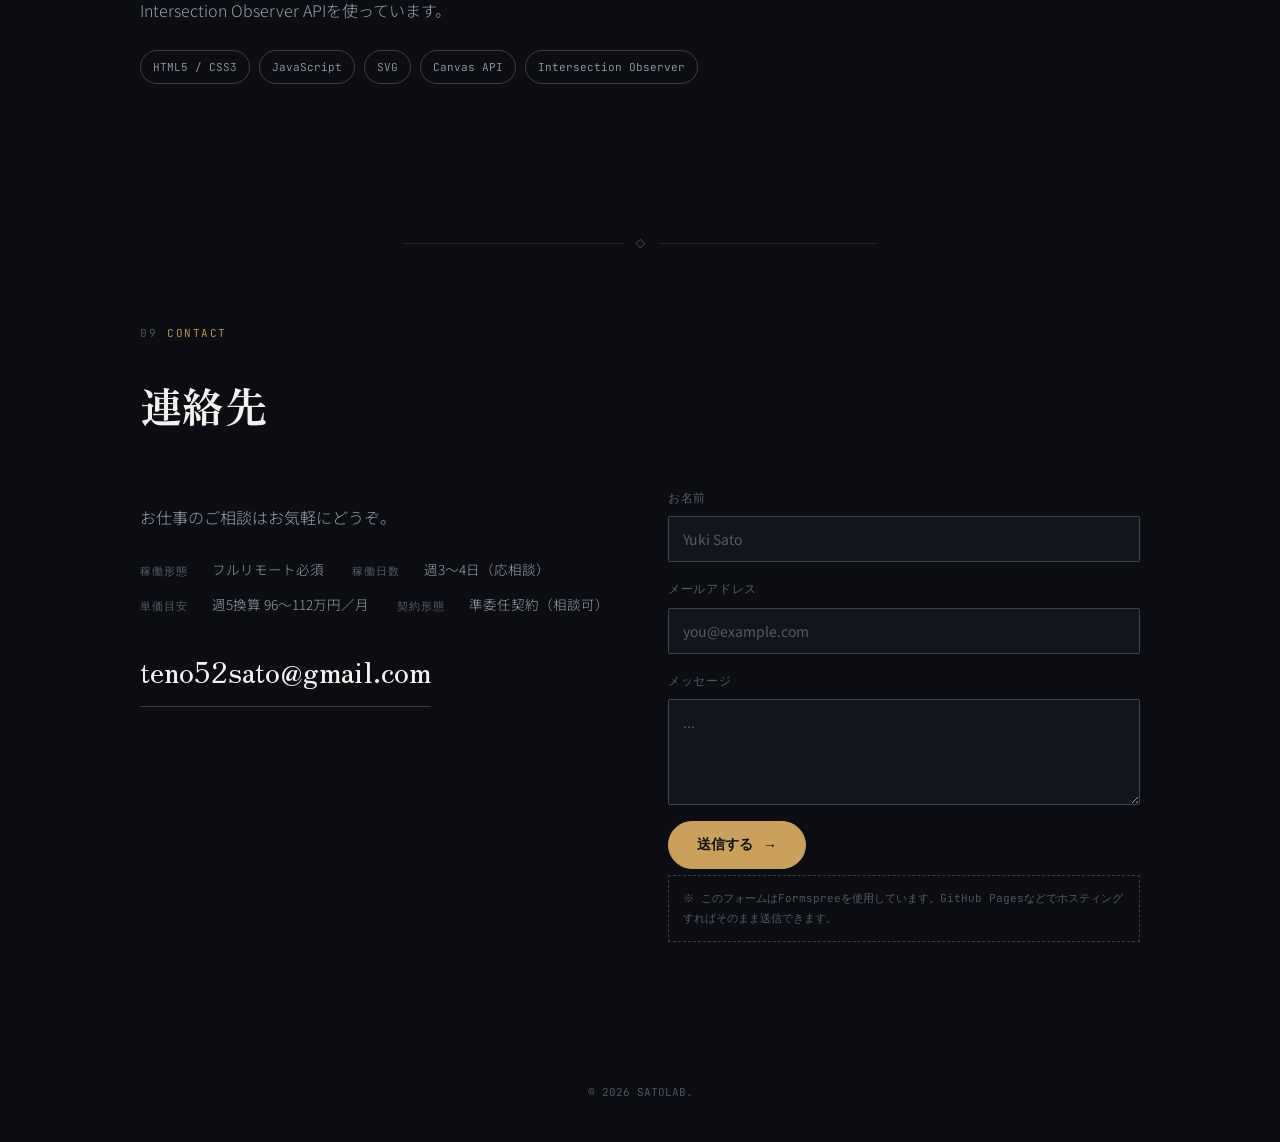
==== commit 58cfe718: "Raise rate target based on real market data (Findy Freelance / Levtech listings) Researched live ful" ====
--- a/index.html
+++ b/index.html
@@ -563,7 +563,7 @@
         <div class="meta-row" style="margin-top:0; margin-bottom:26px;">
           <div class="meta-item"><span class="k mono"><span class="ja">稼働形態</span><span class="en">Style</span></span><span><span class="ja">フルリモート必須</span><span class="en">Fully remote only</span></span></div>
           <div class="meta-item"><span class="k mono"><span class="ja">稼働日数</span><span class="en">Days/wk</span></span><span><span class="ja">週3〜4日（応相談）</span><span class="en">3–4 days (flexible)</span></span></div>
-          <div class="meta-item"><span class="k mono"><span class="ja">単価目安</span><span class="en">Rate</span></span><span><span class="ja">週5換算 80〜95万円／月</span><span class="en">¥800k–950k/mo (full-time equiv.)</span></span></div>
+          <div class="meta-item"><span class="k mono"><span class="ja">単価目安</span><span class="en">Rate</span></span><span><span class="ja">週5換算 96〜112万円／月</span><span class="en">¥960k–1.12M/mo (full-time equiv.)</span></span></div>
           <div class="meta-item"><span class="k mono"><span class="ja">契約形態</span><span class="en">Contract</span></span><span><span class="ja">準委任契約（相談可）</span><span class="en">Quasi-mandate (negotiable)</span></span></div>
         </div>
         <a href="mailto:teno52sato@gmail.com" class="mail">teno52sato@gmail.com</a>
